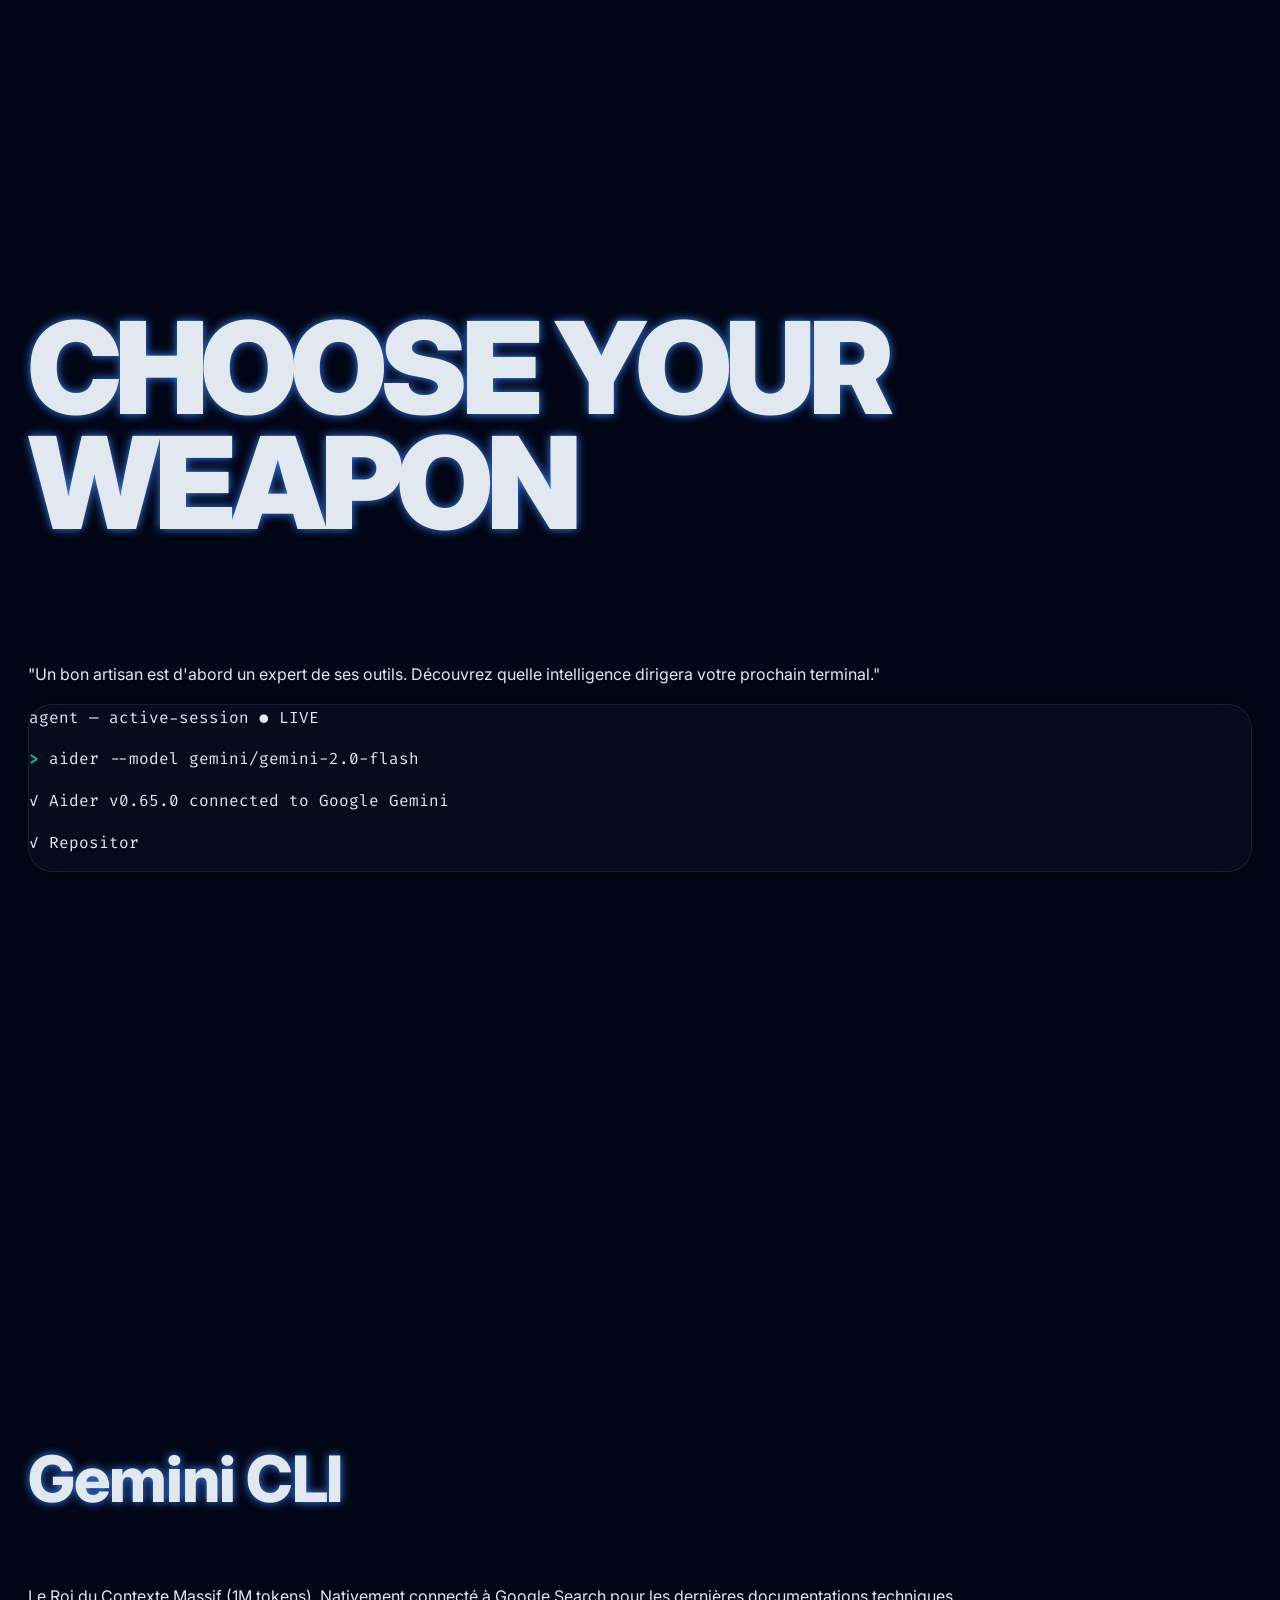
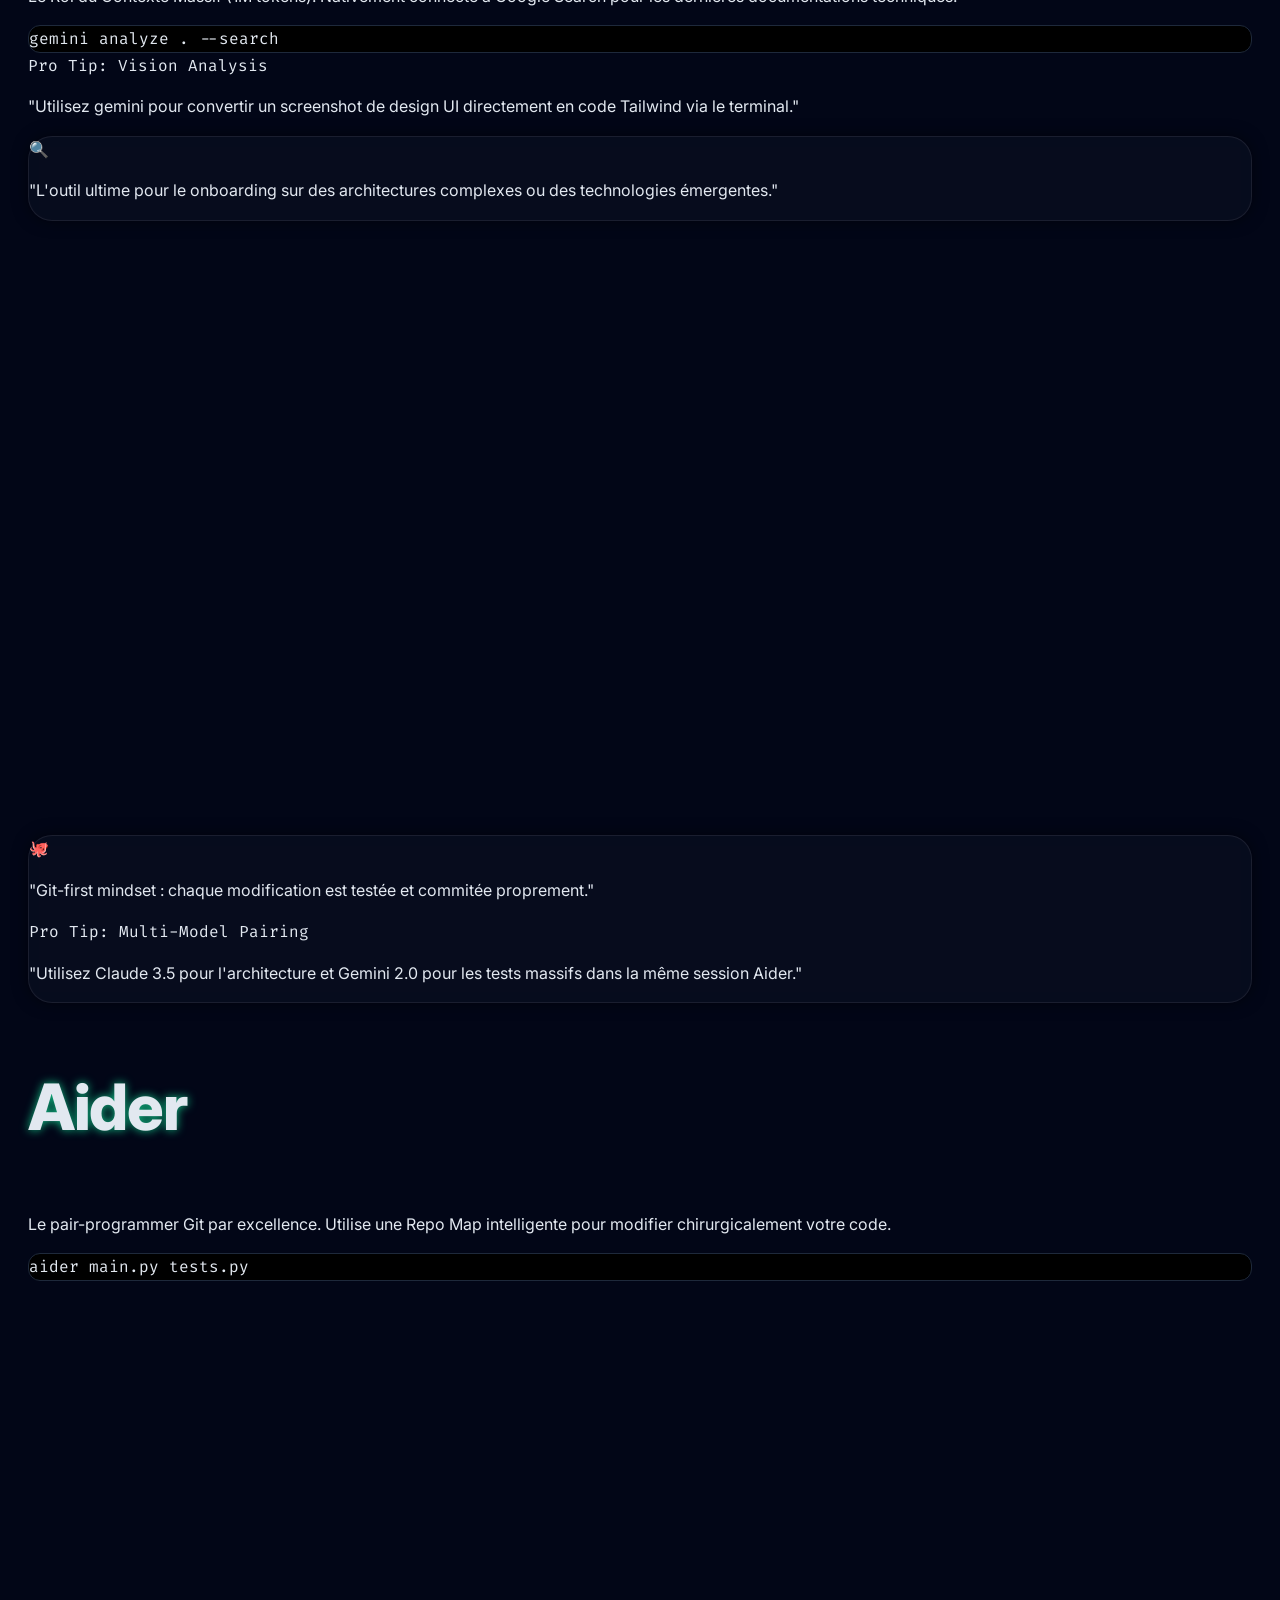
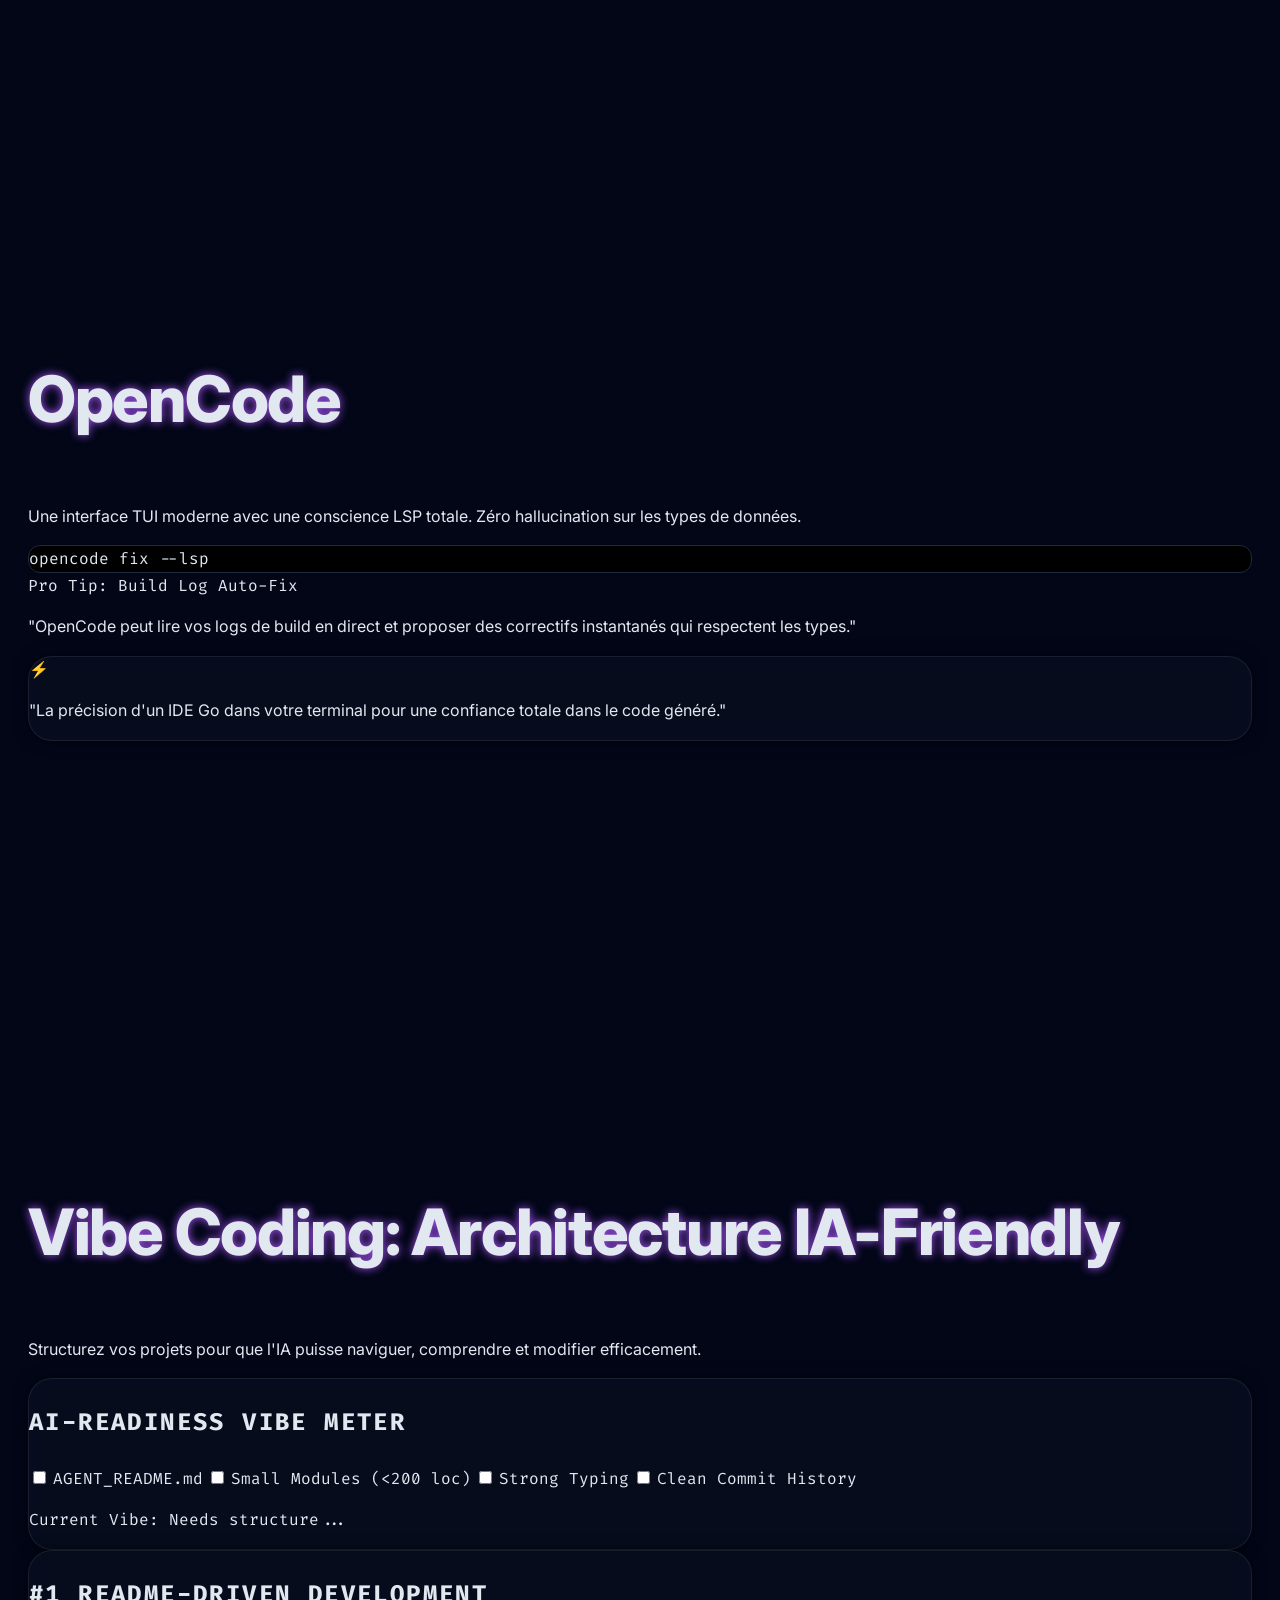
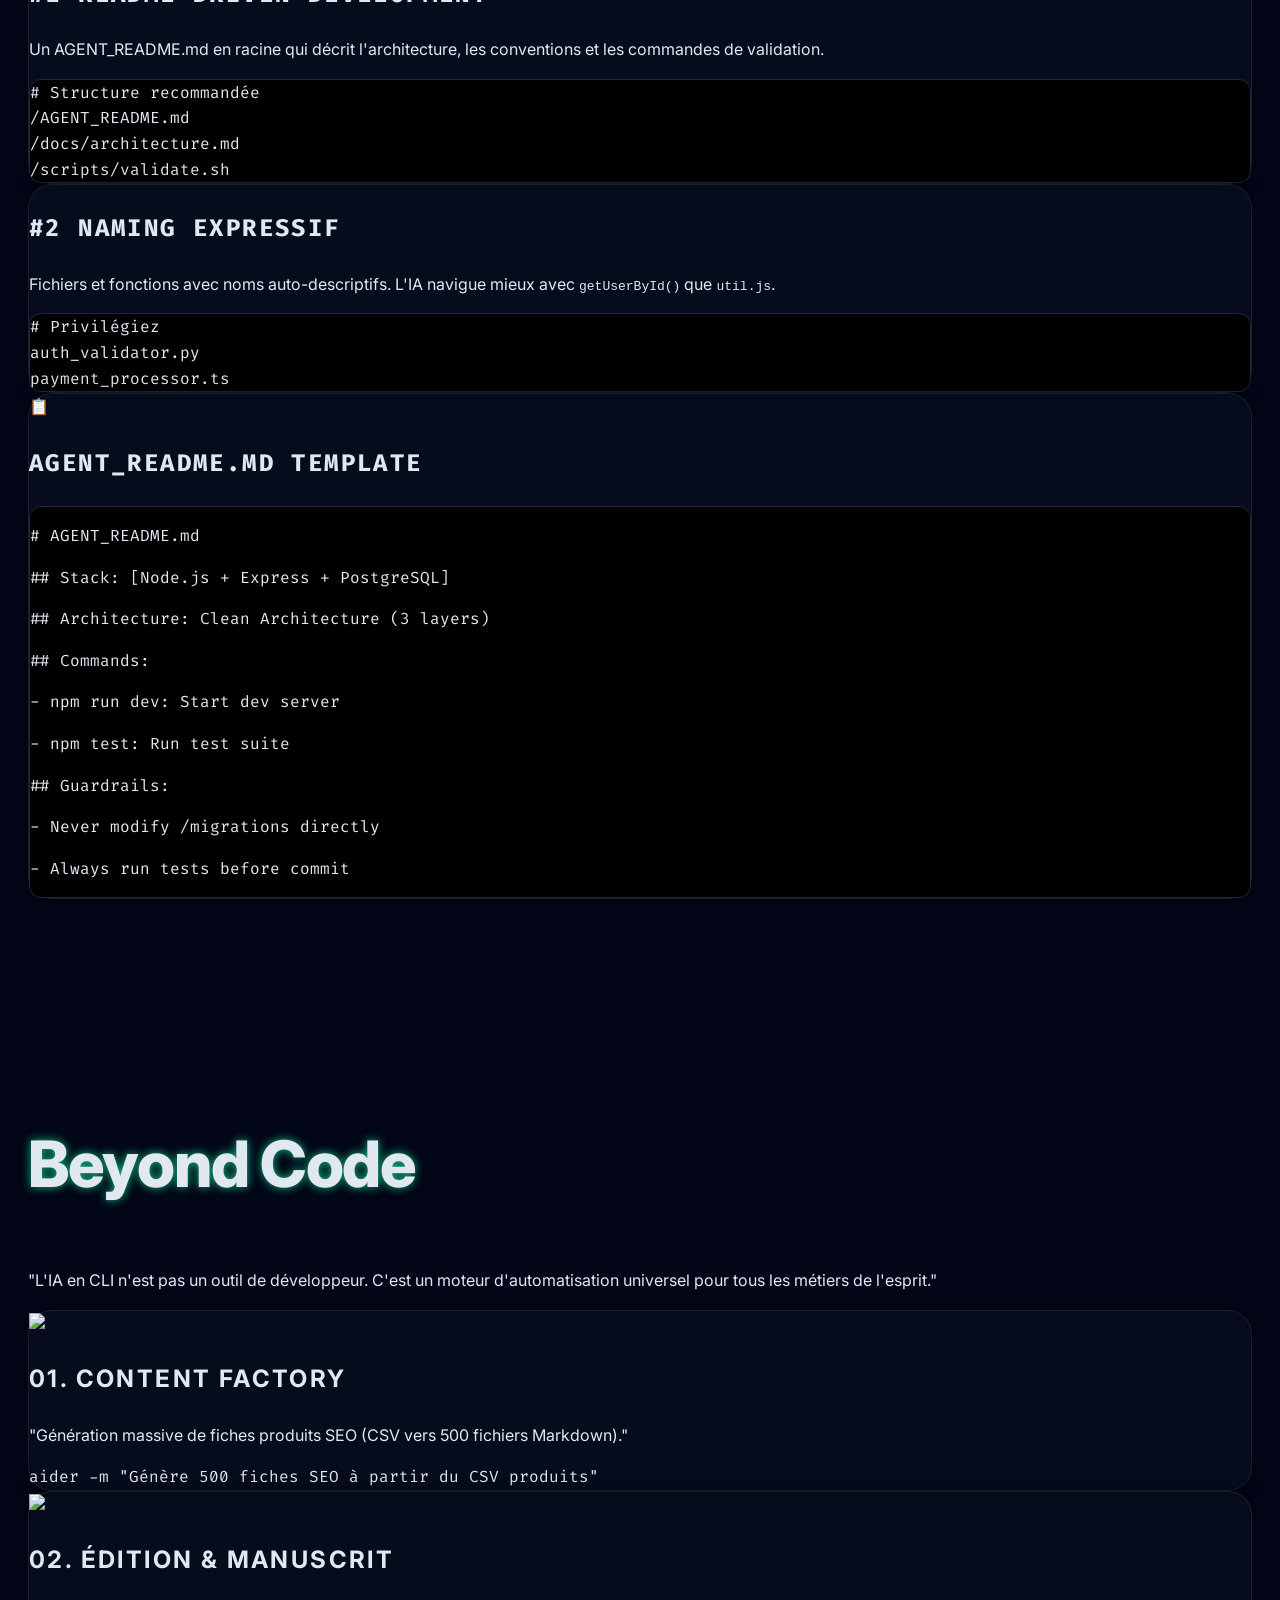
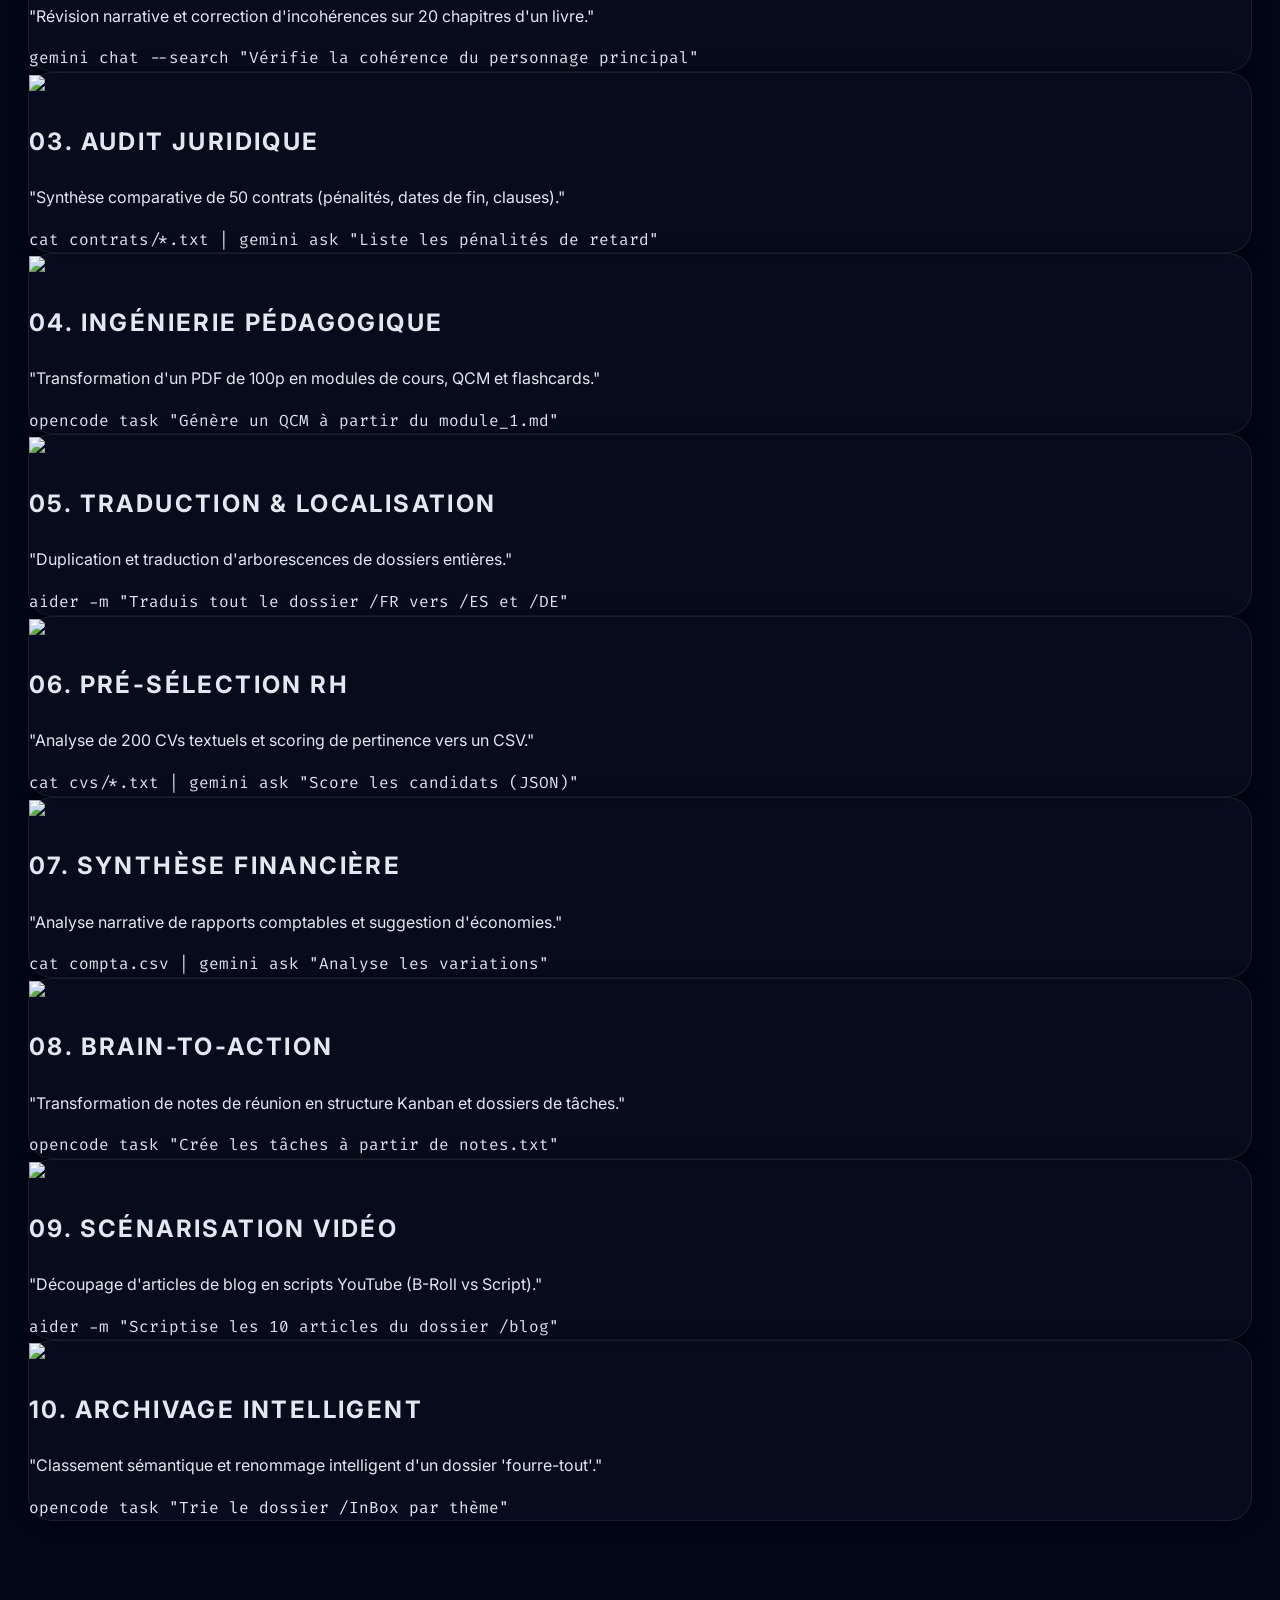
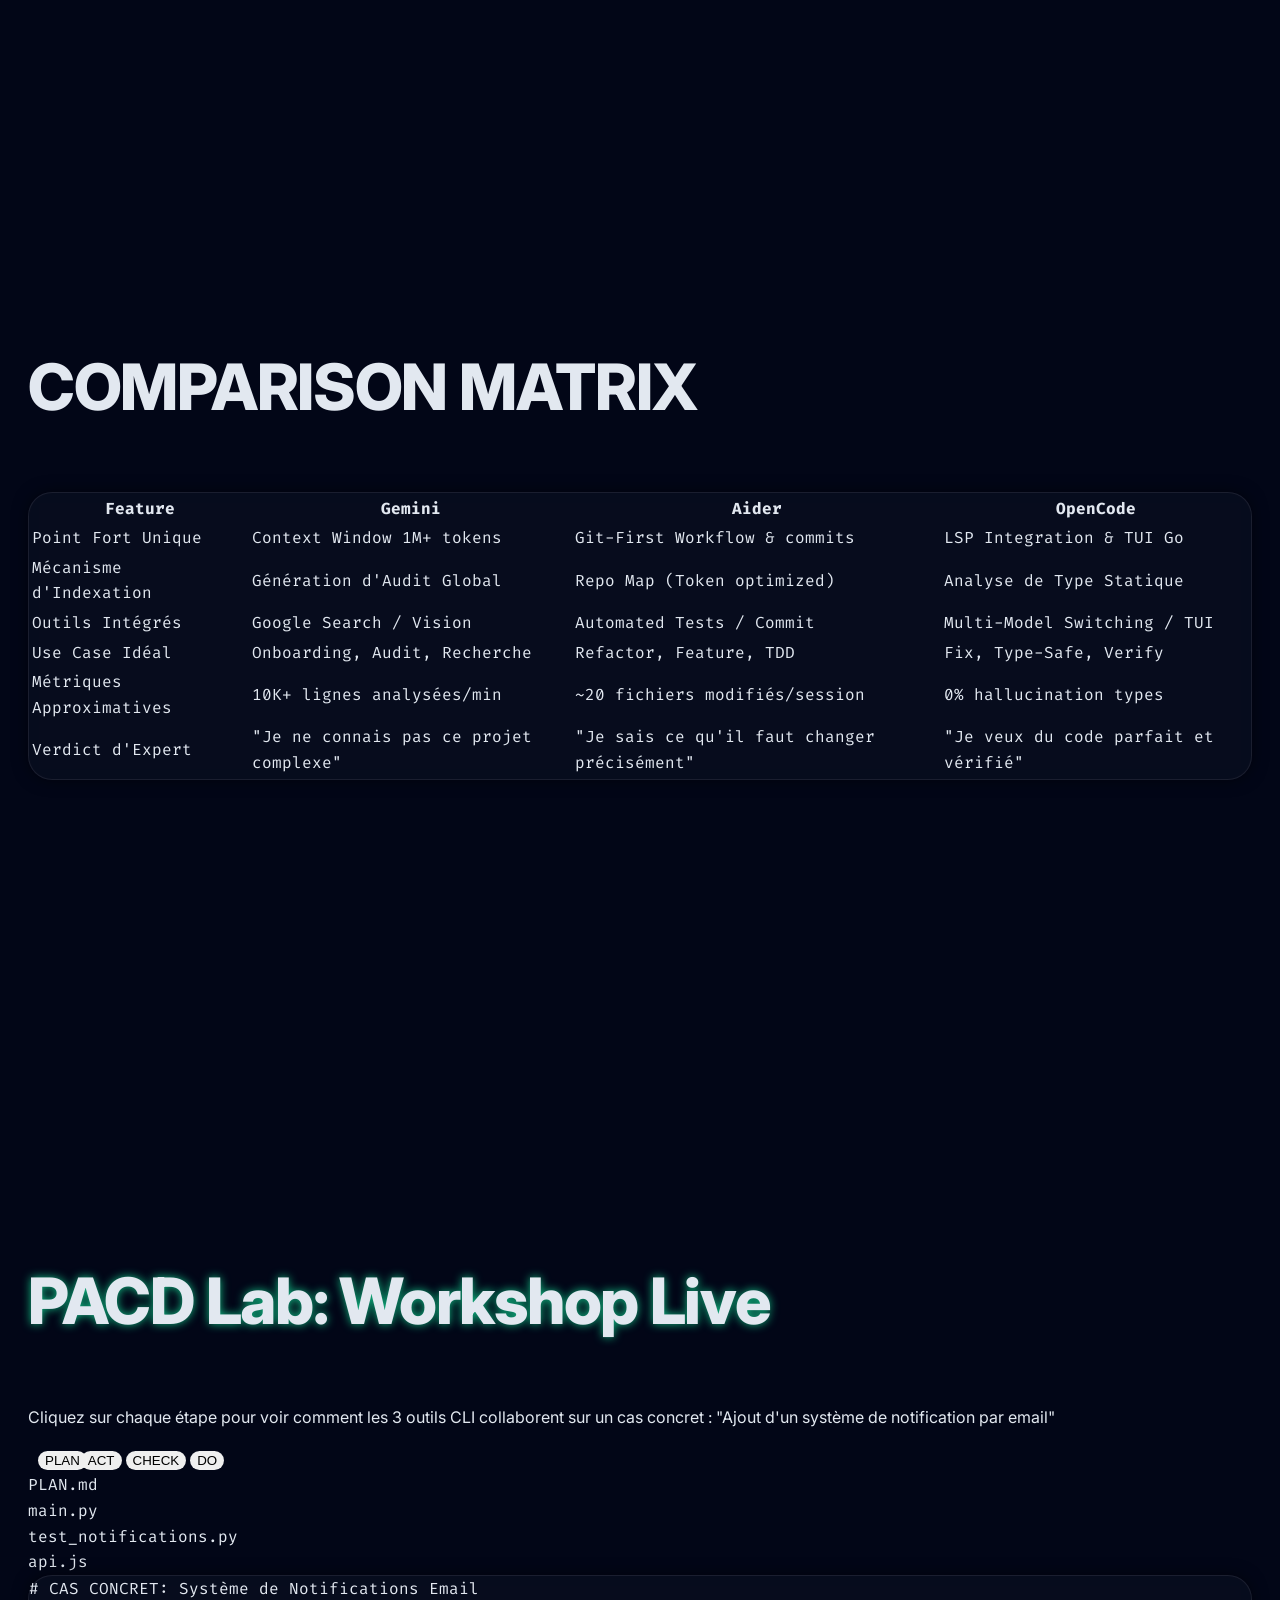
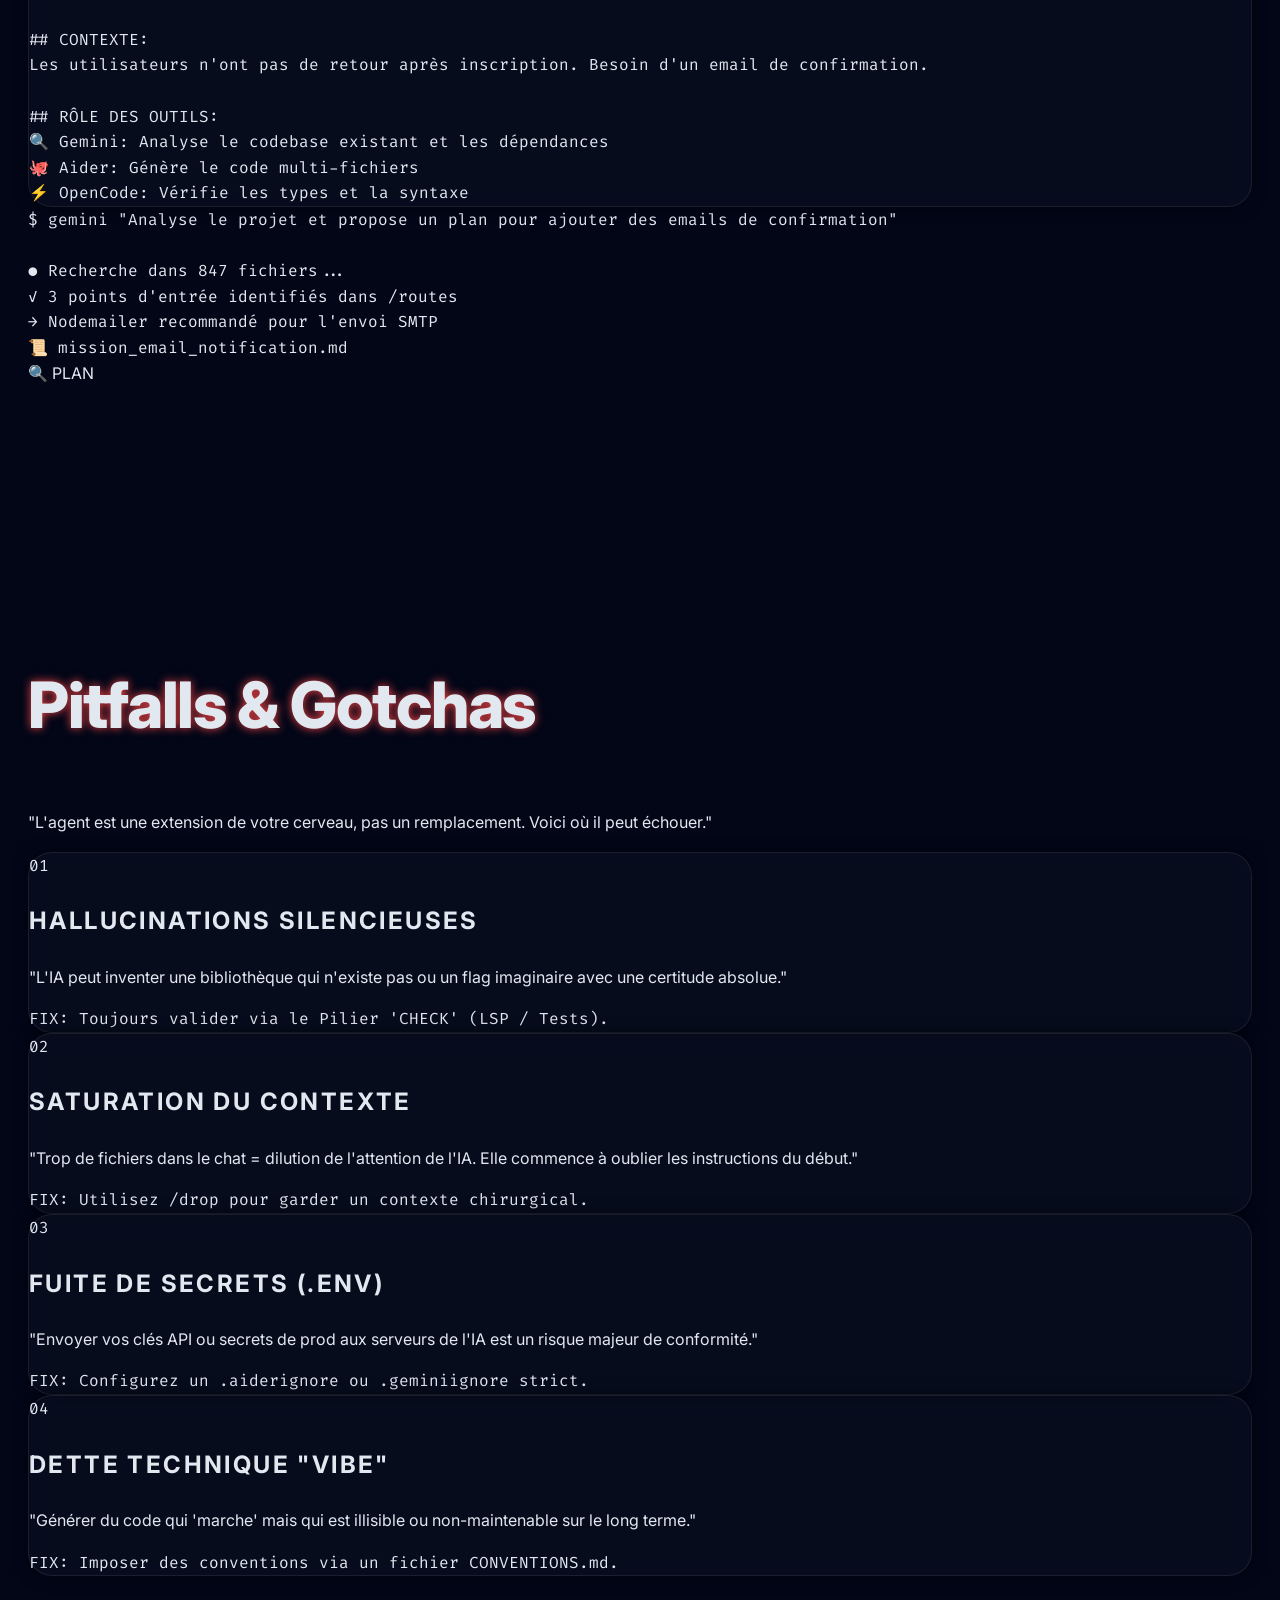
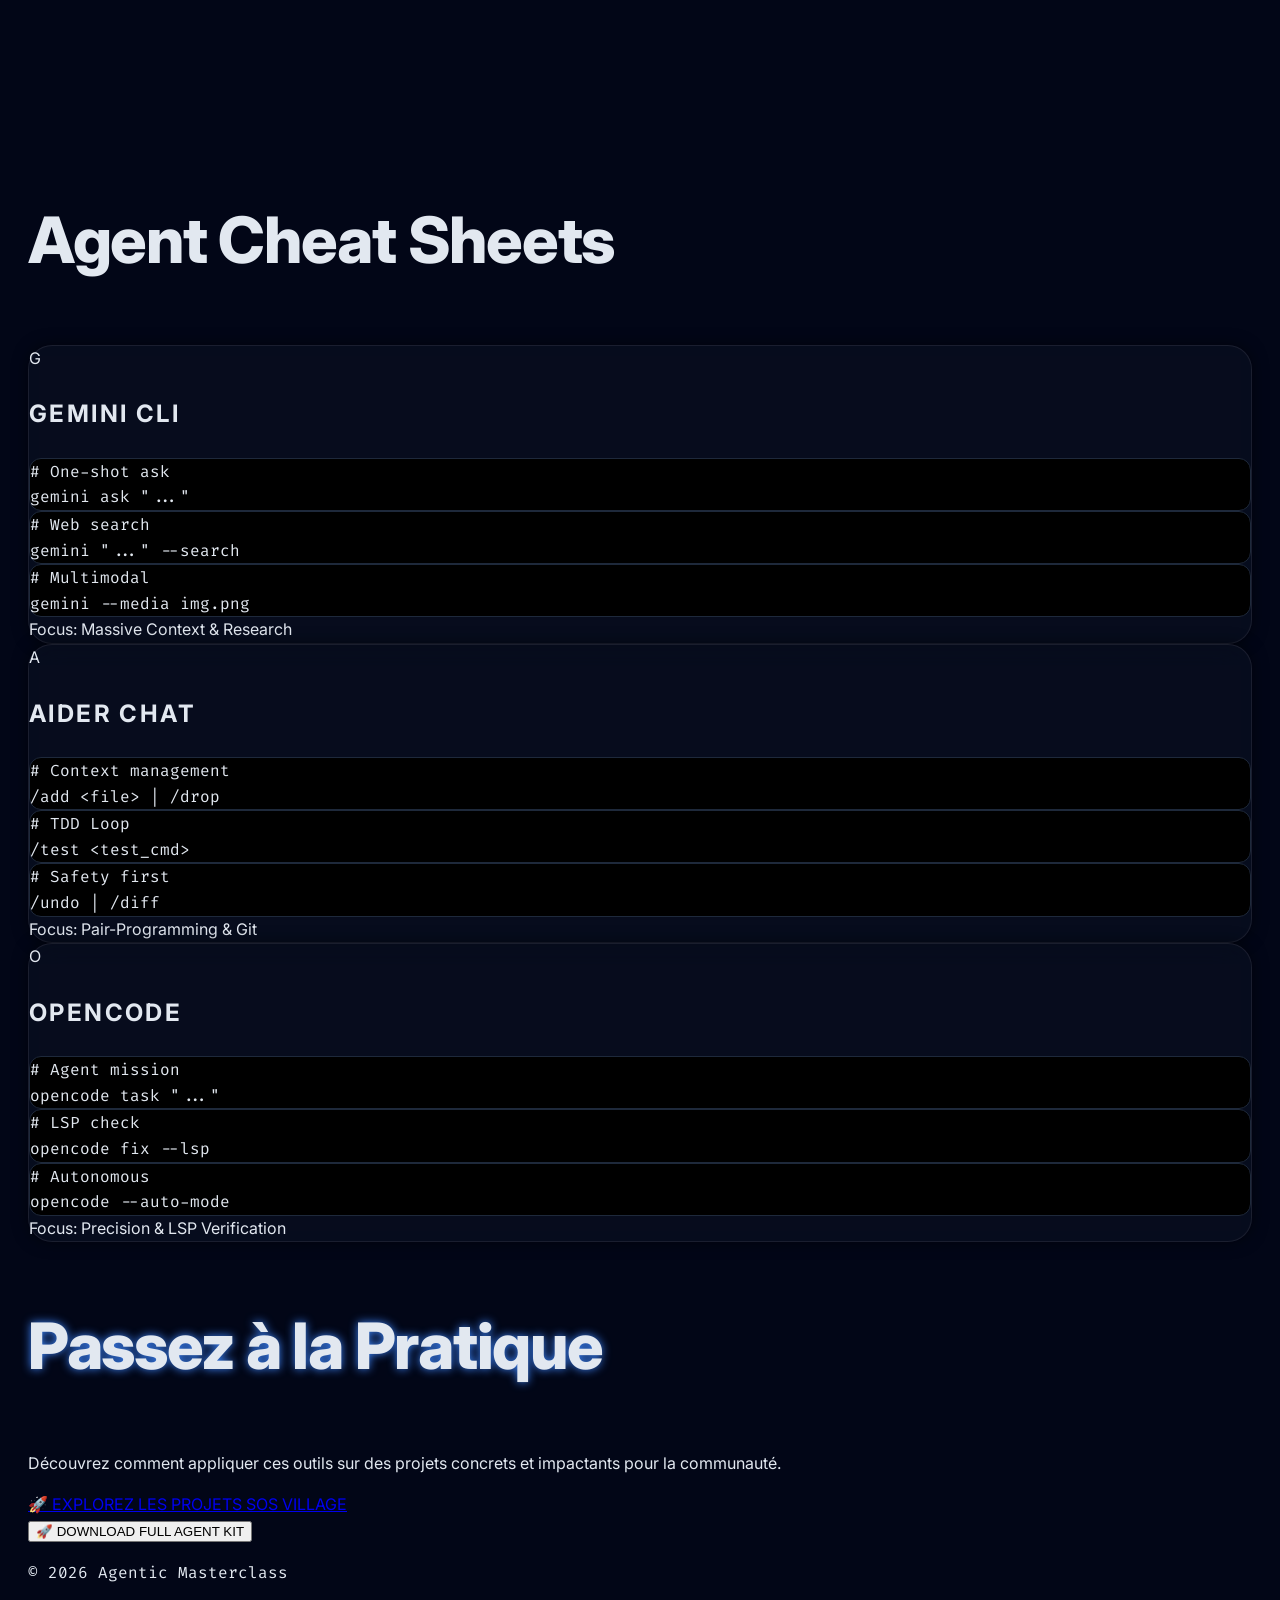
==== index.html @ cb0f8e9f "ai cli training init" ====
<!DOCTYPE html>
<html lang="fr">
<head>
    <meta charset="UTF-8">
    <meta name="viewport" content="width=device-width, initial-scale=1.0">
    <title>AI CLI Tools Masterclass</title>
    
    <!-- CSS Dependencies -->
    <script src="https://cdn.tailwindcss.com"></script>
    <link href="https://fonts.googleapis.com/css2?family=Fira+Code&family=Inter:wght@400;700;900&display=swap" rel="stylesheet">
    <link rel="stylesheet" href="presentation/css/theme.css">
    <link rel="stylesheet" href="presentation/css/layout.css">
    <link rel="stylesheet" href="presentation/css/components.css">
    <link rel="stylesheet" href="presentation/css/animations.css">
</head>
<body class="selection:bg-blue-500/30">

    <div id="progress-bar"></div>

    <!-- Side Navigation -->
    <div class="fixed right-6 top-1/2 -translate-y-1/2 z-50 flex flex-col gap-4">
        <a href="#intro" class="nav-dot active" title="Introduction"></a>
        <a href="#gemini-dive" class="nav-dot" title="Gemini CLI"></a>
        <a href="#aider-dive" class="nav-dot" title="Aider"></a>
        <a href="#opencode-dive" class="nav-dot" title="OpenCode"></a>
        <a href="#vibecoding" class="nav-dot" title="Vibe Coding"></a>
        <a href="#non-it-cases" class="nav-dot" title="Beyond Code"></a>
        <a href="#comparison" class="nav-dot" title="Comparaison"></a>
        <a href="#methodology" class="nav-dot" title="PACD Lab"></a>
        <a href="#pitfalls" class="nav-dot" title="Pitfalls"></a>
        <a href="#cheatsheet" class="nav-dot" title="Cheat Sheets"></a>
        <a href="presentation/pratique.html" class="nav-dot" title="Projets Pratiques"></a>
    </div>

    <!-- Hero Slide -->
    <section id="intro" class="relative items-center text-center">
        <h1 class="text-white text-glow-blue uppercase text-6xl md:text-8xl font-black tracking-tighter">
            CHOOSE YOUR <span class="text-transparent bg-clip-text bg-gradient-to-r from-blue-400 to-emerald-500">WEAPON</span>
        </h1>
        <p class="max-w-3xl text-slate-400 mt-10 mb-16 mx-auto italic font-medium text-lg md:text-2xl leading-relaxed">
            "Un bon artisan est d'abord un expert de ses outils. Découvrez quelle intelligence dirigera votre prochain terminal."
        </p>
        <div class="w-full max-w-3xl glass-card overflow-hidden shadow-2xl mx-auto border-blue-500/20">
            <div class="bg-slate-800/50 px-4 py-3 border-b border-white/5 text-left text-[10px] mono text-slate-500 flex justify-between">
                <span>agent — active-session</span>
                <span class="text-emerald-500 animate-pulse">● LIVE</span>
            </div>
            <div class="p-8 text-left mono text-sm min-h-[220px]" id="hero-terminal"></div>
        </div>
    </section>

    <!-- Gemini Slide -->
    <section id="gemini-dive" class="max-w-6xl mx-auto">
        <div class="grid md:grid-cols-2 gap-12 items-center">
            <div class="space-y-8">
                <h2 class="text-white text-glow-blue uppercase text-4xl md:text-6xl font-black">Gemini CLI</h2>
                <p class="text-slate-300 text-lg md:text-xl leading-relaxed">Le Roi du Contexte Massif (1M tokens). Nativement connecté à Google Search pour les dernières documentations techniques.</p>
                <div class="code-block p-6 mono text-sm md:text-base border-blue-500/30">gemini analyze . --search</div>
                
                <!-- NEW PRO TIP -->
                <div class="bg-blue-500/10 border-l-4 border-blue-500 p-6 mt-10">
                    <span class="text-xs mono text-blue-400 uppercase font-bold tracking-widest">Pro Tip: Vision Analysis</span>
                    <p class="text-sm md:text-base text-slate-300 mt-2 italic">"Utilisez gemini pour convertir un screenshot de design UI directement en code Tailwind via le terminal."</p>
                </div>
            </div>
            <div class="glass-card card-blue p-10 bg-blue-500/5">
                <div class="text-5xl mb-6">🔍</div>
                <p class="text-lg md:text-xl text-blue-300 italic leading-snug">"L'outil ultime pour le onboarding sur des architectures complexes ou des technologies émergentes."</p>
            </div>
        </div>
    </section>

    <!-- Aider Slide -->
    <section id="aider-dive" class="max-w-6xl mx-auto">
        <div class="grid md:grid-cols-2 gap-12 items-center">
            <div class="glass-card card-emerald p-10 bg-emerald-500/5 order-2 md:order-1">
                <div class="text-5xl mb-6">🐙</div>
                <p class="text-lg md:text-xl text-emerald-300 italic leading-snug">"Git-first mindset : chaque modification est testée et commitée proprement."</p>
                
                <!-- NEW PRO TIP -->
                <div class="bg-emerald-500/10 border-l-4 border-emerald-500 p-6 mt-10 text-left">
                    <span class="text-xs mono text-emerald-400 uppercase font-bold tracking-widest">Pro Tip: Multi-Model Pairing</span>
                    <p class="text-sm md:text-base text-slate-300 mt-2 italic">"Utilisez Claude 3.5 pour l'architecture et Gemini 2.0 pour les tests massifs dans la même session Aider."</p>
                </div>
            </div>
            <div class="space-y-8 order-1 md:order-2 text-right">
                <h2 class="text-white text-glow-emerald uppercase text-right text-4xl md:text-6xl font-black">Aider</h2>
                <p class="text-slate-300 text-lg md:text-xl leading-relaxed">Le pair-programmer Git par excellence. Utilise une Repo Map intelligente pour modifier chirurgicalement votre code.</p>
                <div class="code-block p-6 mono text-sm md:text-base border-emerald-500/30">aider main.py tests.py</div>
            </div>
        </div>
    </section>

    <!-- OpenCode Slide -->
    <section id="opencode-dive" class="max-w-6xl mx-auto">
        <div class="grid md:grid-cols-2 gap-12 items-center">
            <div class="space-y-8">
                <h2 class="text-white text-glow-purple uppercase text-4xl md:text-6xl font-black">OpenCode</h2>
                <p class="text-slate-300 text-lg md:text-xl leading-relaxed">Une interface TUI moderne avec une conscience LSP totale. Zéro hallucination sur les types de données.</p>
                <div class="code-block p-6 mono text-sm md:text-base border-purple-500/30">opencode fix --lsp</div>
                
                <!-- NEW PRO TIP -->
                <div class="bg-purple-500/10 border-l-4 border-purple-500 p-6 mt-10">
                    <span class="text-xs mono text-purple-400 uppercase font-bold tracking-widest">Pro Tip: Build Log Auto-Fix</span>
                    <p class="text-sm md:text-base text-slate-300 mt-2 italic">"OpenCode peut lire vos logs de build en direct et proposer des correctifs instantanés qui respectent les types."</p>
                </div>
            </div>
            <div class="glass-card card-purple p-10 bg-purple-500/5">
                <div class="text-5xl mb-6">⚡</div>
                <p class="text-lg md:text-xl text-purple-300 italic leading-snug">"La précision d'un IDE Go dans votre terminal pour une confiance totale dans le code généré."</p>
            </div>
        </div>
    </section>

    <!-- Vibe Coding Section -->
    <section id="vibecoding" class="max-w-6xl mx-auto">
        <div class="text-center mb-12">
            <h2 class="text-white text-glow-purple uppercase">Vibe Coding: <span class="text-transparent bg-clip-text bg-gradient-to-r from-purple-400 to-blue-500">Architecture IA-Friendly</span></h2>
            <p class="text-slate-400 text-sm mt-4 max-w-2xl mx-auto">Structurez vos projets pour que l'IA puisse naviguer, comprendre et modifier efficacement.</p>
        </div>

        <!-- Vibe Meter Interactive -->
        <div class="glass-card p-8 mb-8 border-blue-500/30 bg-blue-500/5 text-center">
            <h3 class="mono text-blue-400 text-sm mb-6 uppercase tracking-widest">AI-Readiness Vibe Meter</h3>
            <div class="flex flex-wrap justify-center gap-4 mb-8">
                <label class="flex items-center gap-2 cursor-pointer bg-slate-800 px-3 py-2 rounded-full border border-white/10 hover:border-blue-500/50 transition-all">
                    <input type="checkbox" class="vibe-check outline-none accent-blue-500" data-weight="25"> <span class="text-[10px] mono">AGENT_README.md</span>
                </label>
                <label class="flex items-center gap-2 cursor-pointer bg-slate-800 px-3 py-2 rounded-full border border-white/10 hover:border-blue-500/50 transition-all">
                    <input type="checkbox" class="vibe-check outline-none accent-blue-500" data-weight="25"> <span class="text-[10px] mono">Small Modules (&lt;200 loc)</span>
                </label>
                <label class="flex items-center gap-2 cursor-pointer bg-slate-800 px-3 py-2 rounded-full border border-white/10 hover:border-blue-500/50 transition-all">
                    <input type="checkbox" class="vibe-check outline-none accent-blue-500" data-weight="25"> <span class="text-[10px] mono">Strong Typing</span>
                </label>
                <label class="flex items-center gap-2 cursor-pointer bg-slate-800 px-3 py-2 rounded-full border border-white/10 hover:border-blue-500/50 transition-all">
                    <input type="checkbox" class="vibe-check outline-none accent-blue-500" data-weight="25"> <span class="text-[10px] mono">Clean Commit History</span>
                </label>
            </div>
            <div class="w-full bg-slate-900 h-2 rounded-full overflow-hidden border border-white/5 relative">
                <div id="vibe-bar" class="h-full bg-gradient-to-r from-blue-600 to-purple-500 transition-all duration-700 shadow-[0_0_15px_rgba(59,130,246,0.5)]" style="width: 0%"></div>
            </div>
            <p id="vibe-status" class="mt-4 mono text-[10px] text-slate-500 uppercase italic">Current Vibe: Needs structure...</p>
        </div>

        <div class="grid md:grid-cols-2 gap-6 mb-8">
            <div class="glass-card p-6 border-l-4 border-purple-500">
                <h3 class="font-bold mb-3 mono text-purple-400 text-sm">#1 README-Driven Development</h3>
                <p class="text-xs text-slate-400 mb-4">Un AGENT_README.md en racine qui décrit l'architecture, les conventions et les commandes de validation.</p>
                <div class="code-block p-3 rounded mono text-[10px]">
                    <span class="text-slate-500"># Structure recommandée</span><br/>
                    /AGENT_README.md<br/>
                    /docs/architecture.md<br/>
                    /scripts/validate.sh
                </div>
            </div>
            <div class="glass-card p-6 border-l-4 border-blue-500">
                <h3 class="font-bold mb-3 mono text-blue-400 text-sm">#2 Naming Expressif</h3>
                <p class="text-xs text-slate-400 mb-4">Fichiers et fonctions avec noms auto-descriptifs. L'IA navigue mieux avec <code>getUserById()</code> que <code>util.js</code>.</p>
                <div class="code-block p-3 rounded mono text-[10px]">
                    <span class="text-slate-500"># Privilégiez</span><br/>
                    auth_validator.py<br/>
                    payment_processor.ts
                </div>
            </div>
        </div>

        <div class="glass-card p-6 border-purple-500/30 bg-purple-500/5">
            <div class="flex items-center gap-3 mb-4">
                <span class="text-xl">📋</span>
                <h3 class="font-bold mono text-purple-400 text-sm">AGENT_README.md Template</h3>
            </div>
            <div class="code-block p-4 rounded mono text-xs max-h-[180px] overflow-y-auto">
                <p class="text-purple-400"># AGENT_README.md</p>
                <p class="text-blue-400">## Stack: [Node.js + Express + PostgreSQL]</p>
                <p class="text-emerald-400">## Architecture: Clean Architecture (3 layers)</p>
                <p class="text-slate-300">## Commands:</p>
                <p class="text-slate-400 ml-4">- npm run dev: Start dev server</p>
                <p class="text-slate-400 ml-4">- npm test: Run test suite</p>
                <p class="text-red-400">## Guardrails:</p>
                <p class="text-slate-400 ml-4">- Never modify /migrations directly</p>
                <p class="text-slate-400 ml-4">- Always run tests before commit</p>
            </div>
        </div>
    </section>

    <!-- Beyond Code: Non-IT Use Cases -->
    <section id="non-it-cases" class="max-w-7xl mx-auto overflow-y-auto py-20">
        <div class="text-center mb-16">
            <h2 class="text-5xl font-black text-white text-glow-emerald uppercase italic">Beyond <span class="text-emerald-500">Code</span></h2>
            <p class="text-slate-400 mt-4 max-w-2xl mx-auto font-mono text-sm">"L'IA en CLI n'est pas un outil de développeur. C'est un moteur d'automatisation universel pour tous les métiers de l'esprit."</p>
        </div>

        <div class="grid md:grid-cols-2 lg:grid-cols-3 gap-8">
            <!-- Case 1 -->
            <div class="glass-card card-emerald group overflow-hidden flex flex-col">
                <div class="h-40 overflow-hidden relative">
                    <img src="https://images.unsplash.com/photo-1478720568477-152d9b164e26?auto=format&fit=crop&w=600&q=80" class="w-full h-full object-cover grayscale brightness-50 contrast-125 group-hover:grayscale-0 group-hover:brightness-100 transition-all duration-700">
                    <div class="absolute inset-0 bg-emerald-500/10 mix-blend-color"></div>
                </div>
                <div class="p-6">
                    <h3 class="text-emerald-400 text-sm mb-2 uppercase font-bold tracking-widest">01. Content Factory</h3>
                    <p class="text-xs text-slate-400 leading-relaxed italic mb-4">"Génération massive de fiches produits SEO (CSV vers 500 fichiers Markdown)."</p>
                    <div class="bg-black/50 p-3 rounded mono text-[10px] text-emerald-500/80 border border-emerald-500/20">
                        aider -m "Génère 500 fiches SEO à partir du CSV produits"
                    </div>
                </div>
            </div>

            <!-- Case 2 -->
            <div class="glass-card card-blue group overflow-hidden flex flex-col">
                <div class="h-40 overflow-hidden relative">
                    <img src="https://images.unsplash.com/photo-1519682337058-a94d519337bc?auto=format&fit=crop&w=600&q=80" class="w-full h-full object-cover grayscale brightness-50 contrast-125 group-hover:grayscale-0 group-hover:brightness-100 transition-all duration-700">
                    <div class="absolute inset-0 bg-blue-500/10 mix-blend-color"></div>
                </div>
                <div class="p-6">
                    <h3 class="text-blue-400 text-sm mb-2 uppercase font-bold tracking-widest">02. Édition &amp; Manuscrit</h3>
                    <p class="text-xs text-slate-400 leading-relaxed italic mb-4">"Révision narrative et correction d'incohérences sur 20 chapitres d'un livre."</p>
                    <div class="bg-black/50 p-3 rounded mono text-[10px] text-blue-500/80 border border-blue-500/20">
                        gemini chat --search "Vérifie la cohérence du personnage principal"
                    </div>
                </div>
            </div>

            <!-- Case 3 -->
            <div class="glass-card card-purple group overflow-hidden flex flex-col">
                <div class="h-40 overflow-hidden relative">
                    <img src="https://images.unsplash.com/photo-1589829545856-d10d557cf95f?auto=format&fit=crop&w=600&q=80" class="w-full h-full object-cover grayscale brightness-50 contrast-125 group-hover:grayscale-0 group-hover:brightness-100 transition-all duration-700">
                    <div class="absolute inset-0 bg-purple-500/10 mix-blend-color"></div>
                </div>
                <div class="p-6">
                    <h3 class="text-purple-400 text-sm mb-2 uppercase font-bold tracking-widest">03. Audit Juridique</h3>
                    <p class="text-xs text-slate-400 leading-relaxed italic mb-4">"Synthèse comparative de 50 contrats (pénalités, dates de fin, clauses)."</p>
                    <div class="bg-black/50 p-3 rounded mono text-[10px] text-purple-500/80 border border-purple-500/20">
                        cat contrats/*.txt | gemini ask "Liste les pénalités de retard"
                    </div>
                </div>
            </div>

            <!-- Case 4 -->
            <div class="glass-card card-blue group overflow-hidden flex flex-col">
                <div class="h-40 overflow-hidden relative">
                    <img src="https://images.unsplash.com/photo-1501504905252-473c47e087f8?auto=format&fit=crop&w=600&q=80" class="w-full h-full object-cover grayscale brightness-50 contrast-125 group-hover:grayscale-0 group-hover:brightness-100 transition-all duration-700">
                    <div class="absolute inset-0 bg-blue-500/10 mix-blend-color"></div>
                </div>
                <div class="p-6">
                    <h3 class="text-blue-400 text-sm mb-2 uppercase font-bold tracking-widest">04. Ingénierie Pédagogique</h3>
                    <p class="text-xs text-slate-400 leading-relaxed italic mb-4">"Transformation d'un PDF de 100p en modules de cours, QCM et flashcards."</p>
                    <div class="bg-black/50 p-3 rounded mono text-[10px] text-blue-500/80 border border-blue-500/20">
                        opencode task "Génère un QCM à partir du module_1.md"
                    </div>
                </div>
            </div>

            <!-- Case 5 -->
            <div class="glass-card card-emerald group overflow-hidden flex flex-col">
                <div class="h-40 overflow-hidden relative">
                    <img src="https://images.unsplash.com/photo-1523726491678-bf852e717f6a?auto=format&fit=crop&w=600&q=80" class="w-full h-full object-cover grayscale brightness-50 contrast-125 group-hover:grayscale-0 group-hover:brightness-100 transition-all duration-700">
                    <div class="absolute inset-0 bg-emerald-500/10 mix-blend-color"></div>
                </div>
                <div class="p-6">
                    <h3 class="text-emerald-400 text-sm mb-2 uppercase font-bold tracking-widest">05. Traduction &amp; Localisation</h3>
                    <p class="text-xs text-slate-400 leading-relaxed italic mb-4">"Duplication et traduction d'arborescences de dossiers entières."</p>
                    <div class="bg-black/50 p-3 rounded mono text-[10px] text-emerald-500/80 border border-emerald-500/20">
                        aider -m "Traduis tout le dossier /FR vers /ES et /DE"
                    </div>
                </div>
            </div>

            <!-- Case 6 -->
            <div class="glass-card card-purple group overflow-hidden flex flex-col">
                <div class="h-40 overflow-hidden relative">
                    <img src="https://www.leguiderh.fr/sites/default/files/styles/page_article_vignette/public/2023-09/trier-cv-candidats.png?itok=SnYNGylx" class="w-full h-full object-cover grayscale brightness-50 contrast-125 group-hover:grayscale-0 group-hover:brightness-100 transition-all duration-700">
                    <div class="absolute inset-0 bg-purple-500/10 mix-blend-color"></div>
                </div>
                <div class="p-6">
                    <h3 class="text-purple-400 text-sm mb-2 uppercase font-bold tracking-widest">06. Pré-sélection RH</h3>
                    <p class="text-xs text-slate-400 leading-relaxed italic mb-4">"Analyse de 200 CVs textuels et scoring de pertinence vers un CSV."</p>
                    <div class="bg-black/50 p-3 rounded mono text-[10px] text-purple-500/80 border border-purple-500/20">
                        cat cvs/*.txt | gemini ask "Score les candidats (JSON)"
                    </div>
                </div>
            </div>

            <!-- Case 7 -->
            <div class="glass-card card-blue group overflow-hidden flex flex-col">
                <div class="h-40 overflow-hidden relative">
                    <img src="https://images.unsplash.com/photo-1460925895917-afdab827c52f?auto=format&fit=crop&w=600&q=80" class="w-full h-full object-cover grayscale brightness-50 contrast-125 group-hover:grayscale-0 group-hover:brightness-100 transition-all duration-700">
                    <div class="absolute inset-0 bg-blue-500/10 mix-blend-color"></div>
                </div>
                <div class="p-6">
                    <h3 class="text-blue-400 text-sm mb-2 uppercase font-bold tracking-widest">07. Synthèse Financière</h3>
                    <p class="text-xs text-slate-400 leading-relaxed italic mb-4">"Analyse narrative de rapports comptables et suggestion d'économies."</p>
                    <div class="bg-black/50 p-3 rounded mono text-[10px] text-blue-500/80 border border-blue-500/20">
                        cat compta.csv | gemini ask "Analyse les variations"
                    </div>
                </div>
            </div>

            <!-- Case 8 -->
            <div class="glass-card card-emerald group overflow-hidden flex flex-col">
                <div class="h-40 overflow-hidden relative">
                    <img src="https://images.unsplash.com/photo-1484480974693-6ca0a78fb36b?auto=format&fit=crop&w=600&q=80" class="w-full h-full object-cover grayscale brightness-50 contrast-125 group-hover:grayscale-0 group-hover:brightness-100 transition-all duration-700">
                    <div class="absolute inset-0 bg-emerald-500/10 mix-blend-color"></div>
                </div>
                <div class="p-6">
                    <h3 class="text-emerald-400 text-sm mb-2 uppercase font-bold tracking-widest">08. Brain-to-Action</h3>
                    <p class="text-xs text-slate-400 leading-relaxed italic mb-4">"Transformation de notes de réunion en structure Kanban et dossiers de tâches."</p>
                    <div class="bg-black/50 p-3 rounded mono text-[10px] text-emerald-500/80 border border-emerald-500/20">
                        opencode task "Crée les tâches à partir de notes.txt"
                    </div>
                </div>
            </div>

            <!-- Case 9 -->
            <div class="glass-card card-purple group overflow-hidden flex flex-col">
                <div class="h-40 overflow-hidden relative">
                    <img src="https://images.unsplash.com/photo-1492724441997-5dc865305da7?auto=format&fit=crop&w=600&q=80" class="w-full h-full object-cover grayscale brightness-50 contrast-125 group-hover:grayscale-0 group-hover:brightness-100 transition-all duration-700">
                    <div class="absolute inset-0 bg-purple-500/10 mix-blend-color"></div>
                </div>
                <div class="p-6">
                    <h3 class="text-purple-400 text-sm mb-2 uppercase font-bold tracking-widest">09. Scénarisation Vidéo</h3>
                    <p class="text-xs text-slate-400 leading-relaxed italic mb-4">"Découpage d'articles de blog en scripts YouTube (B-Roll vs Script)."</p>
                    <div class="bg-black/50 p-3 rounded mono text-[10px] text-purple-500/80 border border-purple-500/20">
                        aider -m "Scriptise les 10 articles du dossier /blog"
                    </div>
                </div>
            </div>

            <!-- Case 10 -->
            <div class="glass-card card-blue group overflow-hidden flex flex-col">
                <div class="h-40 overflow-hidden relative">
                    <img src="https://images.unsplash.com/photo-1516321318423-f06f85e504b3?auto=format&fit=crop&w=600&q=80" class="w-full h-full object-cover grayscale brightness-50 contrast-125 group-hover:grayscale-0 group-hover:brightness-100 transition-all duration-700">
                    <div class="absolute inset-0 bg-blue-500/10 mix-blend-color"></div>
                </div>
                <div class="p-6">
                    <h3 class="text-blue-400 text-sm mb-2 uppercase font-bold tracking-widest">10. Archivage Intelligent</h3>
                    <p class="text-xs text-slate-400 leading-relaxed italic mb-4">"Classement sémantique et renommage intelligent d'un dossier 'fourre-tout'."</p>
                    <div class="bg-black/50 p-3 rounded mono text-[10px] text-blue-500/80 border border-blue-500/20">
                        opencode task "Trie le dossier /InBox par thème"
                    </div>
                </div>
            </div>
        </div>
    </section>
        </div>
    </section>

    <!-- Comparison Table -->
    <section id="comparison" class="max-w-6xl mx-auto">
        <h2 class="text-3xl font-black text-center mb-12">COMPARISON MATRIX</h2>
        <div class="glass-card overflow-hidden">
            <table class="w-full text-left text-sm mono">
                <thead class="bg-white/5">
                    <tr><th class="p-6">Feature</th><th class="p-6">Gemini</th><th class="p-6">Aider</th><th class="p-6">OpenCode</th></tr>
                </thead>
                <tbody class="divide-y divide-white/5">
                    <tr>
                        <td class="p-6 font-bold text-slate-300">Point Fort Unique</td>
                        <td class="p-6 text-blue-400">Context Window 1M+ tokens</td>
                        <td class="p-6 text-emerald-400">Git-First Workflow &amp; commits</td>
                        <td class="p-6 text-purple-400">LSP Integration &amp; TUI Go</td>
                    </tr>
                    <tr>
                        <td class="p-6 font-bold text-slate-300">Mécanisme d'Indexation</td>
                        <td class="p-6 text-slate-400">Génération d'Audit Global</td>
                        <td class="p-6 text-slate-400">Repo Map (Token optimized)</td>
                        <td class="p-6 text-slate-400">Analyse de Type Statique</td>
                    </tr>
                    <tr>
                        <td class="p-6 font-bold text-slate-300">Outils Intégrés</td>
                        <td class="p-6 text-slate-400">Google Search / Vision</td>
                        <td class="p-6 text-slate-400">Automated Tests / Commit</td>
                        <td class="p-6 text-slate-400">Multi-Model Switching / TUI</td>
                    </tr>
                    <tr>
                        <td class="p-6 font-bold text-slate-300">Use Case Idéal</td>
                        <td class="p-6 text-slate-400">Onboarding, Audit, Recherche</td>
                        <td class="p-6 text-slate-400">Refactor, Feature, TDD</td>
                        <td class="p-6 text-slate-400">Fix, Type-Safe, Verify</td>
                    </tr>
                    <tr class="bg-slate-900/50">
                        <td class="p-6 font-bold text-slate-300">Métriques Approximatives</td>
                        <td class="p-6 text-slate-400">10K+ lignes analysées/min</td>
                        <td class="p-6 text-slate-400">~20 fichiers modifiés/session</td>
                        <td class="p-6 text-slate-400">0% hallucination types</td>
                    </tr>
                    <tr class="bg-blue-500/5">
                        <td class="p-6 font-bold text-white uppercase text-xs">Verdict d'Expert</td>
                        <td class="p-6 text-blue-300 italic">"Je ne connais pas ce projet complexe"</td>
                        <td class="p-6 text-emerald-300 italic">"Je sais ce qu'il faut changer précisément"</td>
                        <td class="p-6 text-purple-300 italic">"Je veux du code parfait et vérifié"</td>
                    </tr>
                </tbody>
            </table>
        </div>
    </section>

    <!-- PACD LAB -->
    <section id="methodology" class="max-w-6xl mx-auto">
        <div class="text-center mb-12">
            <h2 class="text-3xl font-black text-white text-glow-emerald uppercase italic">PACD Lab: <span class="text-transparent bg-clip-text bg-gradient-to-r from-blue-400 via-emerald-400 to-purple-500">Workshop Live</span></h2>
            <p class="text-slate-400 mt-4 max-w-2xl mx-auto font-mono text-sm">Cliquez sur chaque étape pour voir comment les 3 outils CLI collaborent sur un cas concret : <span class="text-emerald-400">"Ajout d'un système de notification par email"</span></p>
        </div>
        <div class="grid md:grid-cols-12 gap-6 min-h-[500px]">
            <div class="md:col-span-3 flex flex-col gap-4">
                <button onclick="setPACD('P')" id="btn-P" class="pacd-step-btn p-4 text-left border-l-4 border-blue-500 active bg-blue-500/10">PLAN</button>
                <button onclick="setPACD('A')" id="btn-A" class="pacd-step-btn p-4 text-left border-l-4 border-emerald-500">ACT</button>
                <button onclick="setPACD('C')" id="btn-C" class="pacd-step-btn p-4 text-left border-l-4 border-purple-500">CHECK</button>
                <button onclick="setPACD('D')" id="btn-D" class="pacd-step-btn p-4 text-left border-l-4 border-red-500">DO</button>
            </div>
            <div class="md:col-span-9 flex flex-col gap-4">
                <div id="file-explorer" class="flex gap-2 mb-1 overflow-x-auto pb-2 border-b border-white/5">
                    <!-- Dynamic file tabs generated by JS -->
                </div>
                <div class="glass-card flex-1 p-6 mono text-sm" id="md-content"></div>
                <div class="bg-black rounded-xl p-6 mono text-xs relative overflow-hidden" id="terminal-content">
                    <div id="pacd-animation"></div>
                </div>
                <div id="filename" class="text-[10px] text-slate-500 mono px-2"></div>
                <div id="terminal-status" class="hidden"></div>
            </div>
        </div>
    </section>

    <!-- Pitfalls & Gotchas -->
    <section id="pitfalls" class="max-w-6xl mx-auto py-20">
        <div class="text-center mb-16">
            <h2 class="text-5xl font-black text-red-500 text-glow-red uppercase italic">Pitfalls <span class="text-white">&amp;</span> Gotchas</h2>
            <p class="text-slate-400 mt-4 font-mono text-sm">"L'agent est une extension de votre cerveau, pas un remplacement. Voici où il peut échouer."</p>
        </div>

        <div class="grid md:grid-cols-2 gap-8">
            <!-- Pitfall 1: Hallucinations -->
            <div class="glass-card border-red-500/30 p-8 bg-red-500/5 relative overflow-hidden group">
                <div class="absolute top-0 right-0 p-4 opacity-20 group-hover:opacity-100 transition-opacity">
                    <span class="text-4xl text-red-500 mono">01</span>
                </div>
                <h3 class="text-red-400 mb-4 flex items-center gap-2">
                    <span class="w-2 h-2 bg-red-500 rounded-full animate-pulse"></span>
                    Hallucinations Silencieuses
                </h3>
                <p class="text-sm text-slate-400 leading-relaxed italic">
                    "L'IA peut inventer une bibliothèque qui n'existe pas ou un flag imaginaire avec une certitude absolue."
                </p>
                <div class="mt-6 p-3 bg-black/40 border-l-2 border-red-500 text-[10px] mono text-red-300">
                    FIX: Toujours valider via le Pilier 'CHECK' (LSP / Tests).
                </div>
            </div>

            <!-- Pitfall 2: Context Overflow -->
            <div class="glass-card border-red-500/30 p-8 bg-red-500/5 relative overflow-hidden group">
                <div class="absolute top-0 right-0 p-4 opacity-20 group-hover:opacity-100 transition-opacity">
                    <span class="text-4xl text-red-500 mono">02</span>
                </div>
                <h3 class="text-red-400 mb-4 flex items-center gap-2">
                    <span class="w-2 h-2 bg-red-500 rounded-full animate-pulse"></span>
                    Saturation du Contexte
                </h3>
                <p class="text-sm text-slate-400 leading-relaxed italic">
                    "Trop de fichiers dans le chat = dilution de l'attention de l'IA. Elle commence à oublier les instructions du début."
                </p>
                <div class="mt-6 p-3 bg-black/40 border-l-2 border-red-500 text-[10px] mono text-red-300">
                    FIX: Utilisez /drop pour garder un contexte chirurgical.
                </div>
            </div>

            <!-- Pitfall 3: Security & Secrets -->
            <div class="glass-card border-red-500/30 p-8 bg-red-500/5 relative overflow-hidden group">
                <div class="absolute top-0 right-0 p-4 opacity-20 group-hover:opacity-100 transition-opacity">
                    <span class="text-4xl text-red-500 mono">03</span>
                </div>
                <h3 class="text-red-400 mb-4 flex items-center gap-2">
                    <span class="w-2 h-2 bg-red-500 rounded-full animate-pulse"></span>
                    Fuite de Secrets (.env)
                </h3>
                <p class="text-sm text-slate-400 leading-relaxed italic">
                    "Envoyer vos clés API ou secrets de prod aux serveurs de l'IA est un risque majeur de conformité."
                </p>
                <div class="mt-6 p-3 bg-black/40 border-l-2 border-red-500 text-[10px] mono text-red-300">
                    FIX: Configurez un .aiderignore ou .geminiignore strict.
                </div>
            </div>

            <!-- Pitfall 4: Lazy Coding -->
            <div class="glass-card border-red-500/30 p-8 bg-red-500/5 relative overflow-hidden group">
                <div class="absolute top-0 right-0 p-4 opacity-20 group-hover:opacity-100 transition-opacity">
                    <span class="text-4xl text-red-500 mono">04</span>
                </div>
                <h3 class="text-red-400 mb-4 flex items-center gap-2">
                    <span class="w-2 h-2 bg-red-500 rounded-full animate-pulse"></span>
                    Dette Technique "Vibe"
                </h3>
                <p class="text-sm text-slate-400 leading-relaxed italic">
                    "Générer du code qui 'marche' mais qui est illisible ou non-maintenable sur le long terme."
                </p>
                <div class="mt-6 p-3 bg-black/40 border-l-2 border-red-500 text-[10px] mono text-red-300">
                    FIX: Imposer des conventions via un fichier CONVENTIONS.md.
                </div>
            </div>
        </div>
    </section>

    <!-- Cheat Sheets Section -->
    <section id="cheatsheet" class="max-w-7xl mx-auto overflow-y-auto">
        <h2 class="text-4xl font-black text-center mb-12 uppercase italic text-white">Agent <span class="text-blue-500">Cheat Sheets</span></h2>
        
        <div class="grid md:grid-cols-3 gap-6">
            <!-- Gemini Cheat -->
            <div class="glass-card p-6 border-blue-500/20 flex flex-col">
                <div class="flex items-center gap-3 mb-6">
                    <div class="w-8 h-8 bg-blue-600 rounded flex items-center justify-center font-bold text-xs">G</div>
                    <h3 class="text-sm font-bold text-blue-400">Gemini CLI</h3>
                </div>
                <div class="space-y-4 flex-1">
                    <div class="code-block p-3 text-[10px] mono">
                        <span class="text-slate-500"># One-shot ask</span><br/>
                        gemini ask "..."
                    </div>
                    <div class="code-block p-3 text-[10px] mono">
                        <span class="text-slate-500"># Web search</span><br/>
                        gemini "..." --search
                    </div>
                    <div class="code-block p-3 text-[10px] mono">
                        <span class="text-slate-500"># Multimodal</span><br/>
                        gemini --media img.png
                    </div>
                </div>
                <div class="mt-6 pt-4 border-t border-white/5 text-[9px] text-slate-500 italic">
                    Focus: Massive Context &amp; Research
                </div>
            </div>

            <!-- Aider Cheat -->
            <div class="glass-card p-6 border-emerald-500/20 flex flex-col">
                <div class="flex items-center gap-3 mb-6">
                    <div class="w-8 h-8 bg-emerald-600 rounded flex items-center justify-center font-bold text-xs">A</div>
                    <h3 class="text-sm font-bold text-emerald-400">Aider Chat</h3>
                </div>
                <div class="space-y-4 flex-1">
                    <div class="code-block p-3 text-[10px] mono">
                        <span class="text-slate-500"># Context management</span><br/>
                        /add &lt;file&gt; | /drop
                    </div>
                    <div class="code-block p-3 text-[10px] mono">
                        <span class="text-slate-500"># TDD Loop</span><br/>
                        /test &lt;test_cmd&gt;
                    </div>
                    <div class="code-block p-3 text-[10px] mono">
                        <span class="text-slate-500"># Safety first</span><br/>
                        /undo | /diff
                    </div>
                </div>
                <div class="mt-6 pt-4 border-t border-white/5 text-[9px] text-slate-500 italic">
                    Focus: Pair-Programming &amp; Git
                </div>
            </div>

            <!-- OpenCode Cheat -->
            <div class="glass-card p-6 border-purple-500/20 flex flex-col">
                <div class="flex items-center gap-3 mb-6">
                    <div class="w-8 h-8 bg-purple-600 rounded flex items-center justify-center font-bold text-xs">O</div>
                    <h3 class="text-sm font-bold text-purple-400">OpenCode</h3>
                </div>
                <div class="space-y-4 flex-1">
                    <div class="code-block p-3 text-[10px] mono">
                        <span class="text-slate-500"># Agent mission</span><br/>
                        opencode task "..."
                    </div>
                    <div class="code-block p-3 text-[10px] mono">
                        <span class="text-slate-500"># LSP check</span><br/>
                        opencode fix --lsp
                    </div>
                    <div class="code-block p-3 text-[10px] mono">
                        <span class="text-slate-500"># Autonomous</span><br/>
                        opencode --auto-mode
                    </div>
                </div>
                <div class="mt-6 pt-4 border-t border-white/5 text-[9px] text-slate-500 italic">
                    Focus: Precision &amp; LSP Verification
                </div>
            </div>
        </div>

        <!-- Call to Action for Pratique.html -->
        <div id="pratique-link" class="mt-20 text-center">
            <h2 class="text-3xl font-black text-white text-glow-blue uppercase">Passez à la <span class="text-transparent bg-clip-text bg-gradient-to-r from-blue-400 to-emerald-500">Pratique</span></h2>
            <p class="text-slate-400 mt-4 mb-8 max-w-2xl mx-auto font-mono text-sm">
                Découvrez comment appliquer ces outils sur des projets concrets et impactants pour la communauté.
            </p>
            <a href="pratique.html" class="bg-gradient-to-r from-emerald-600 to-blue-600 px-10 py-4 rounded-xl font-bold text-lg hover:scale-105 transition-all shadow-[0_0_40px_rgba(59,130,246,0.2)]">
                🚀 EXPLOREZ LES PROJETS SOS VILLAGE
            </a>
        </div>

        <div class="mt-16 text-center">
            <button class="bg-gradient-to-r from-blue-600 to-emerald-600 px-10 py-4 rounded-xl font-bold text-lg hover:scale-105 transition-all shadow-[0_0_40px_rgba(59,130,246,0.2)]">
                🚀 DOWNLOAD FULL AGENT KIT
            </button>
            <p class="mt-6 text-slate-600 text-[10px] mono uppercase tracking-widest">© 2026 Agentic Masterclass</p>
        </div>
    </section>

    <!-- JS Logic -->
    <script src="presentation/js/constants.js"></script>
    <script src="presentation/js/utils.js"></script>
    <script src="presentation/js/navigation.js"></script>
    <script src="presentation/js/terminal.js"></script>
    <script src="presentation/js/pacd-lab.js"></script>
</body>
</html>
---- presentation/css/theme.css ----
/* -------------------------------------------------------------------------- */
/* THEME & VARIABLES: Neon High-Fidelity System                              */
/* -------------------------------------------------------------------------- */
:root {
    --neon-blue: #3b82f6;
    --neon-emerald: #10b981;
    --neon-purple: #a855f7;
    --neon-red: #ef4444;
    --terminal-black: #0a0a0c;
    --bg-dark: #020617;
    
    /* Glow Strengths */
    --glow-soft: 0 0 15px rgba(0, 0, 0, 0.5);
    --glow-blue: 0 0 20px rgba(59, 130, 246, 0.4);
    --glow-emerald: 0 0 20px rgba(16, 185, 129, 0.4);
    --glow-purple: 0 0 20px rgba(168, 85, 247, 0.4);
    --glow-red: 0 0 20px rgba(239, 68, 68, 0.4);
}

body {
    background-color: var(--bg-dark);
    color: #e2e8f0;
    font-family: 'Inter', sans-serif;
    line-height: 1.6;
}

/* Typographic Scale */
h1 { font-size: clamp(3rem, 10vw, 8rem); font-weight: 900; letter-spacing: -0.05em; line-height: 0.9; }
h2 { font-size: clamp(2rem, 5vw, 4rem); font-weight: 800; letter-spacing: -0.02em; }
h3 { font-size: 1.5rem; font-weight: 700; text-transform: uppercase; letter-spacing: 0.1em; }

.mono { font-family: 'Fira Code', monospace; }

/* Utility Glows */
.text-glow-blue { text-shadow: 0 0 10px var(--neon-blue); }
.text-glow-emerald { text-shadow: 0 0 10px var(--neon-emerald); }
.text-glow-purple { text-shadow: 0 0 10px var(--neon-purple); }
.text-glow-red { text-shadow: 0 0 10px var(--neon-red); }
---- presentation/css/layout.css ----
/* -------------------------------------------------------------------------- */
/* LAYOUT: Scroll-Snap & Barre de Navigation                                 */
/* -------------------------------------------------------------------------- */
html { 
    scroll-behavior: smooth; 
    scroll-snap-type: y mandatory; 
}

section { 
    scroll-snap-align: start; 
    min-height: 100vh; 
    display: flex; 
    flex-direction: column; 
    justify-content: center;
    padding: 80px 20px;
}

#progress-bar {
    position: fixed;
    top: 0; left: 0; height: 4px;
    background: linear-gradient(90deg, var(--neon-blue), var(--neon-emerald), var(--neon-purple));
    z-index: 100; transition: width 0.2s;
}

.nav-dot {
    width: 12px; height: 12px;
    border-radius: 50%;
    background: rgba(255,255,255,0.2);
    transition: all 0.3s;
}
.nav-dot.active { 
    background: var(--neon-blue); 
    box-shadow: 0 0 10px var(--neon-blue); 
    transform: scale(1.3); 
}
---- presentation/css/components.css ----
/* -------------------------------------------------------------------------- */
/* COMPONENTS: High-Fidelity Glassmorphism & UI                              */
/* -------------------------------------------------------------------------- */
.glass-card {
    background: rgba(15, 23, 42, 0.4);
    backdrop-filter: blur(16px);
    border: 1px solid rgba(255, 255, 255, 0.08);
    border-radius: 1.5rem;
    transition: all 0.4s cubic-bezier(0.16, 1, 0.3, 1);
    box-shadow: var(--glow-soft);
}

.glass-card:hover {
    background: rgba(15, 23, 42, 0.6);
    border-color: rgba(255, 255, 255, 0.2);
    transform: translateY(-5px) scale(1.01);
}

/* Card Glow Variants */
.card-blue:hover { box-shadow: var(--glow-blue); border-color: var(--neon-blue); }
.card-emerald:hover { box-shadow: var(--glow-emerald); border-color: var(--neon-emerald); }
.card-purple:hover { box-shadow: var(--glow-purple); border-color: var(--neon-purple); }

/* Code Blocks & Terminal */
.code-block { 
    background: #000; 
    border: 1px solid #1e293b; 
    position: relative; 
    border-radius: 0.75rem;
    box-shadow: inset 0 0 20px rgba(0,0,0,0.8);
}

.copy-btn {
    position: absolute; top: 12px; right: 12px;
    background: rgba(30, 41, 59, 0.8); color: #94a3b8;
    padding: 6px 12px; border-radius: 6px; font-size: 10px;
    opacity: 0; transition: all 0.3s;
    backdrop-filter: blur(4px);
    border: 1px solid rgba(255,255,255,0.1);
}
.code-block:hover .copy-btn { opacity: 1; }
.copy-btn:hover { background: var(--neon-emerald); color: white; border-color: transparent; }

.command-line::before { content: "> "; color: var(--neon-emerald); font-weight: bold; }

.pacd-step-btn {
    border-radius: 0.75rem;
    border: 1px solid transparent;
}
.pacd-step-btn.active { 
    transform: translateX(10px); 
    border-color: rgba(255,255,255,0.15);
}
---- presentation/css/animations.css ----
/* -------------------------------------------------------------------------- */
/* ANIMATIONS: Reveal Effects & Custom Cursor                                */
/* -------------------------------------------------------------------------- */

/* Section Reveal Effect */
section {
    opacity: 0;
    transform: translateY(30px) scale(0.98);
    transition: all 0.8s cubic-bezier(0.16, 1, 0.3, 1);
}

section.is-visible {
    opacity: 1;
    transform: translateY(0) scale(1);
}

/* Custom Cursor */
#custom-cursor {
    position: fixed;
    width: 15px;
    height: 15px;
    background: var(--neon-emerald);
    pointer-events: none;
    z-index: 9999;
    mix-blend-mode: difference;
    display: none;
}

#custom-cursor.active {
    display: block;
    box-shadow: 0 0 15px var(--neon-emerald);
}

/* Particles & Flux */
.pipe-flow { 
    height: 4px; background: rgba(59, 130, 246, 0.1); 
    overflow: hidden; position: relative; border-radius: 2px; 
}

.pipe-particle {
    position: absolute; width: 60px; height: 100%;
    background: linear-gradient(90deg, transparent, var(--neon-blue), transparent);
    animation: move 2s infinite linear;
}

@keyframes move { 0% { left: -60px; } 100% { left: 100%; } }
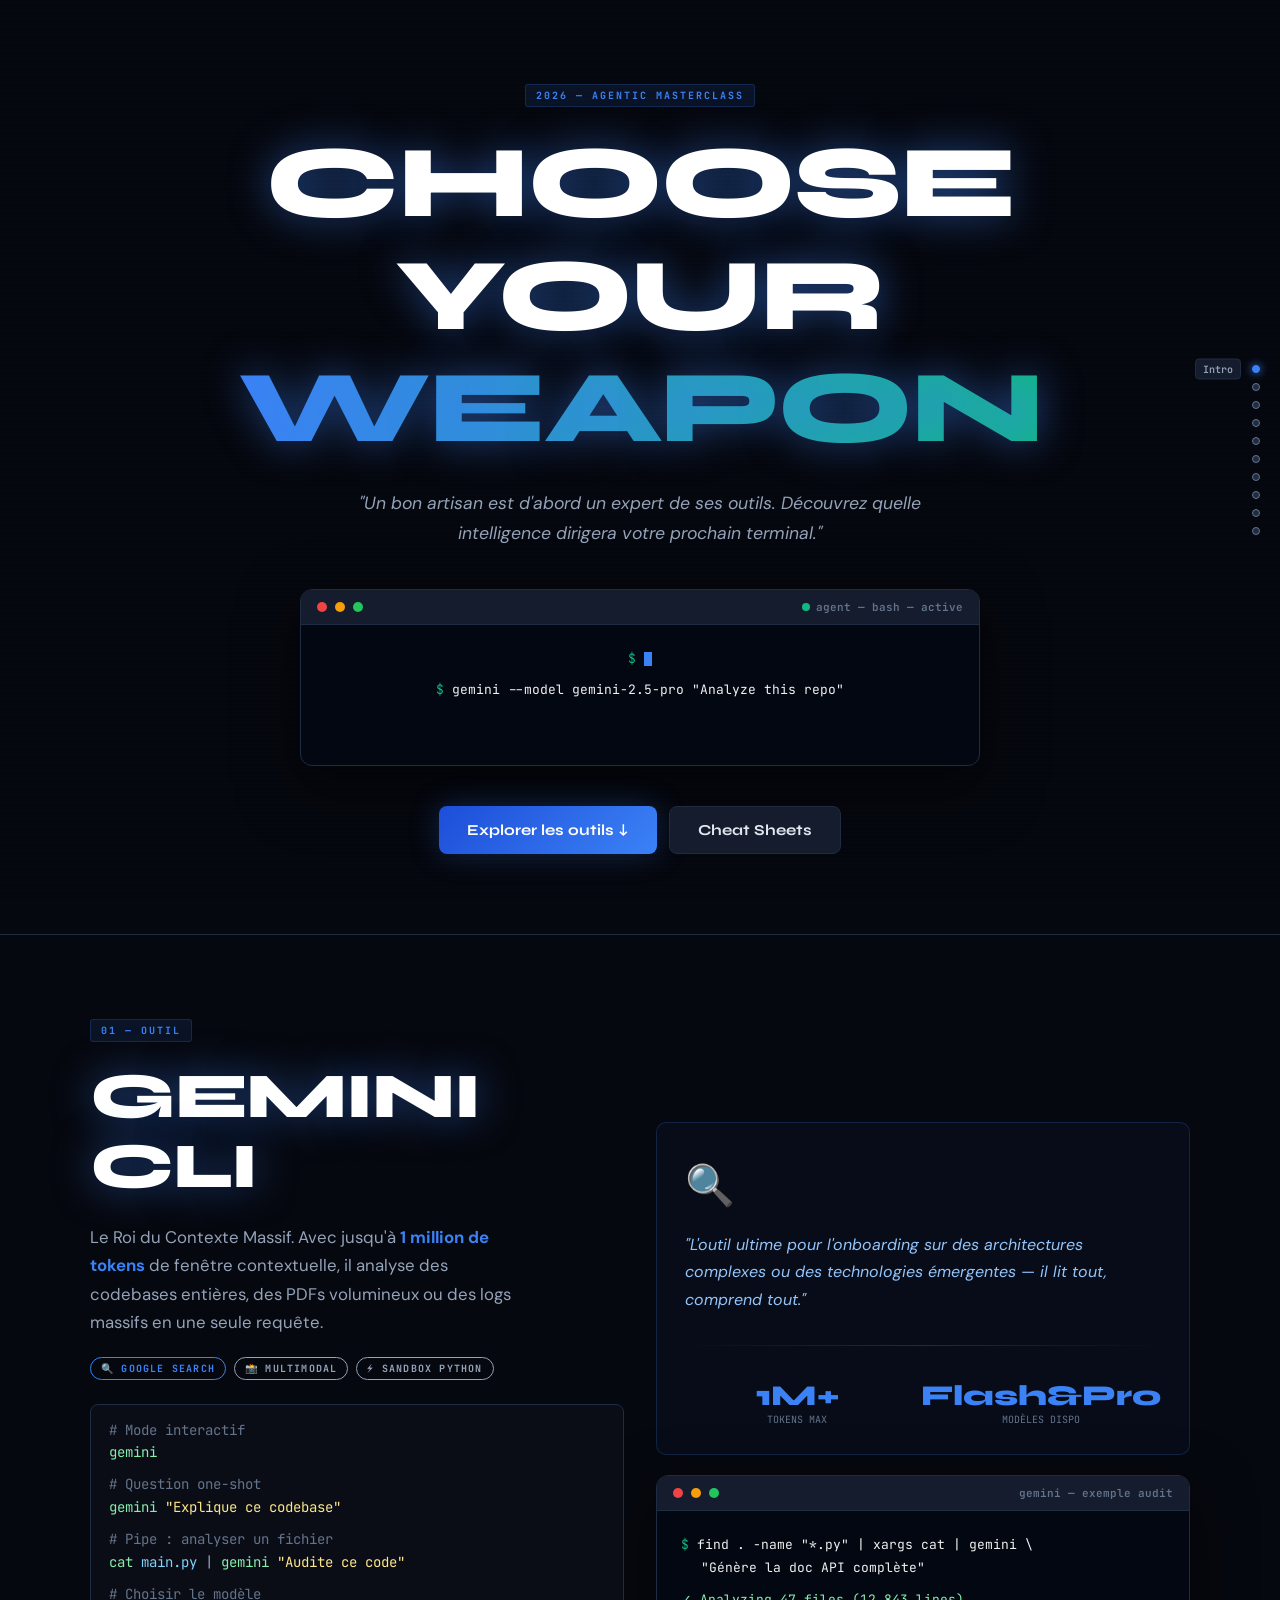
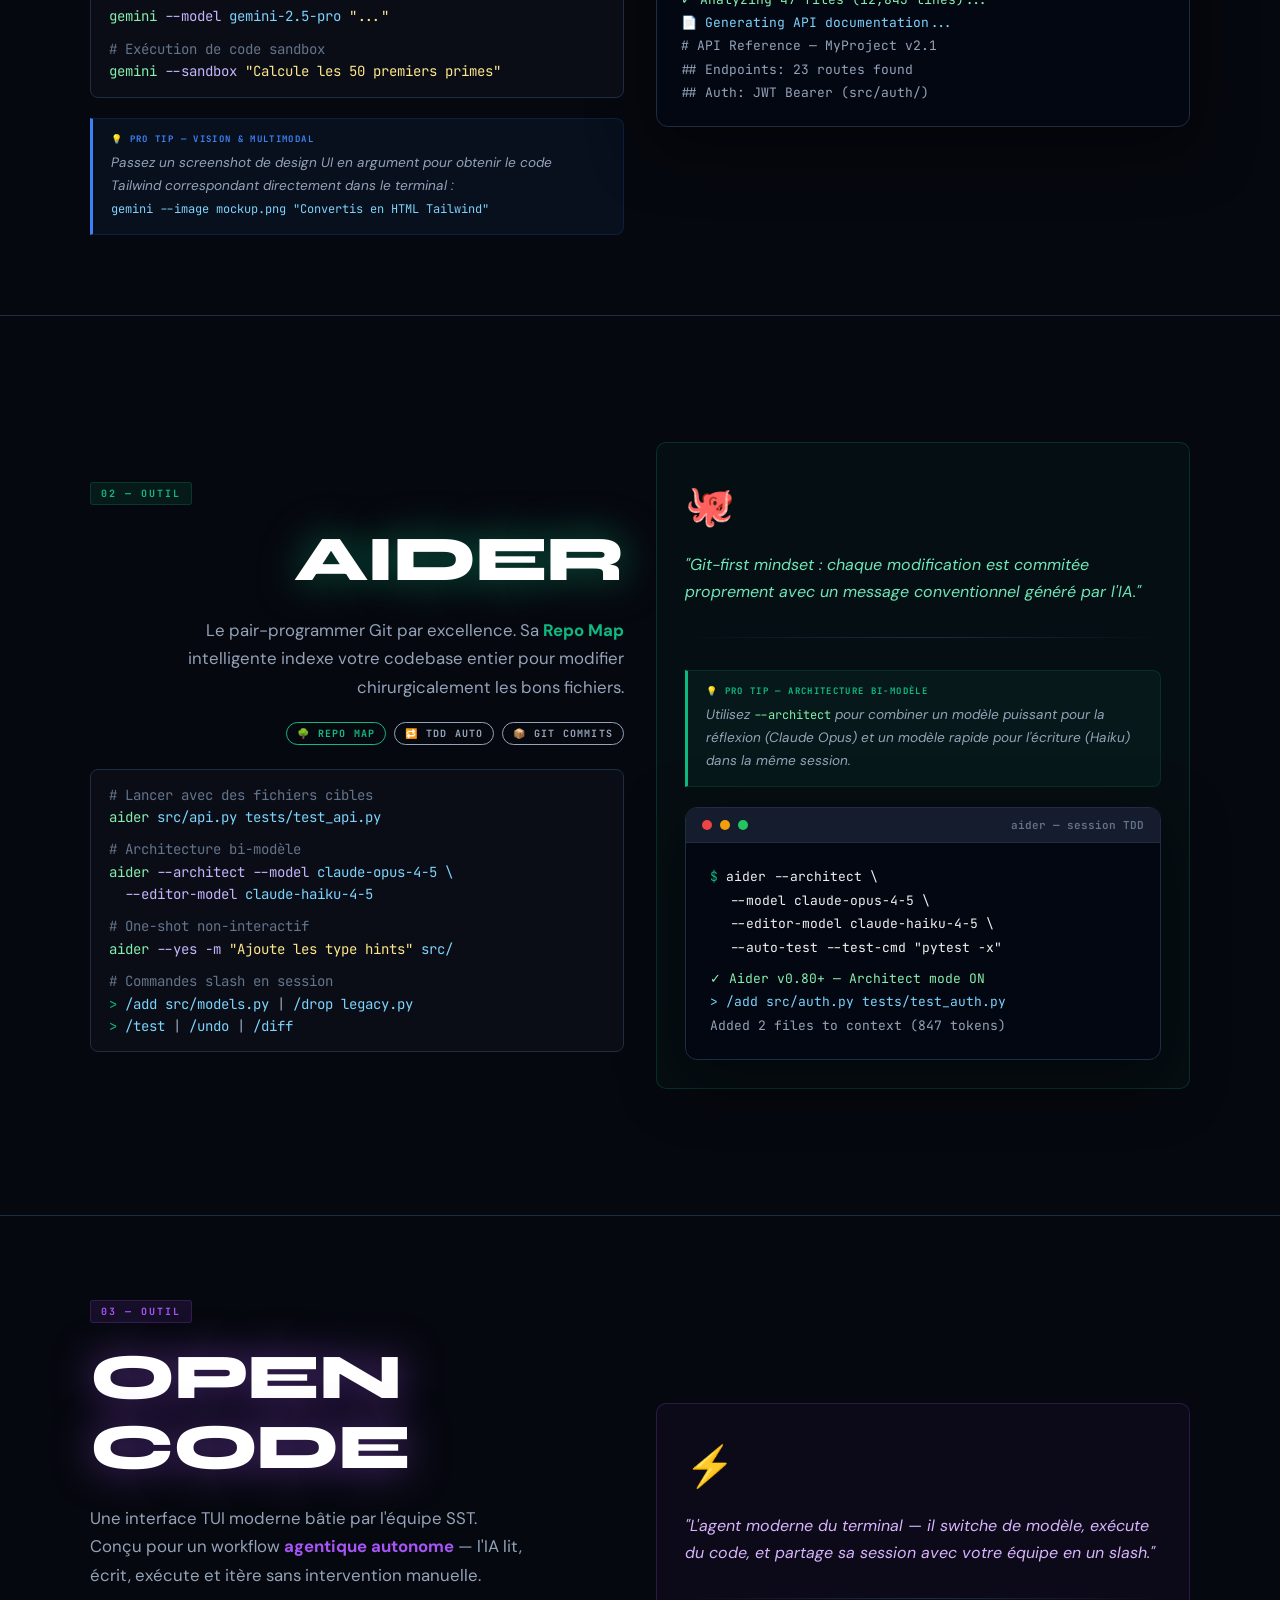
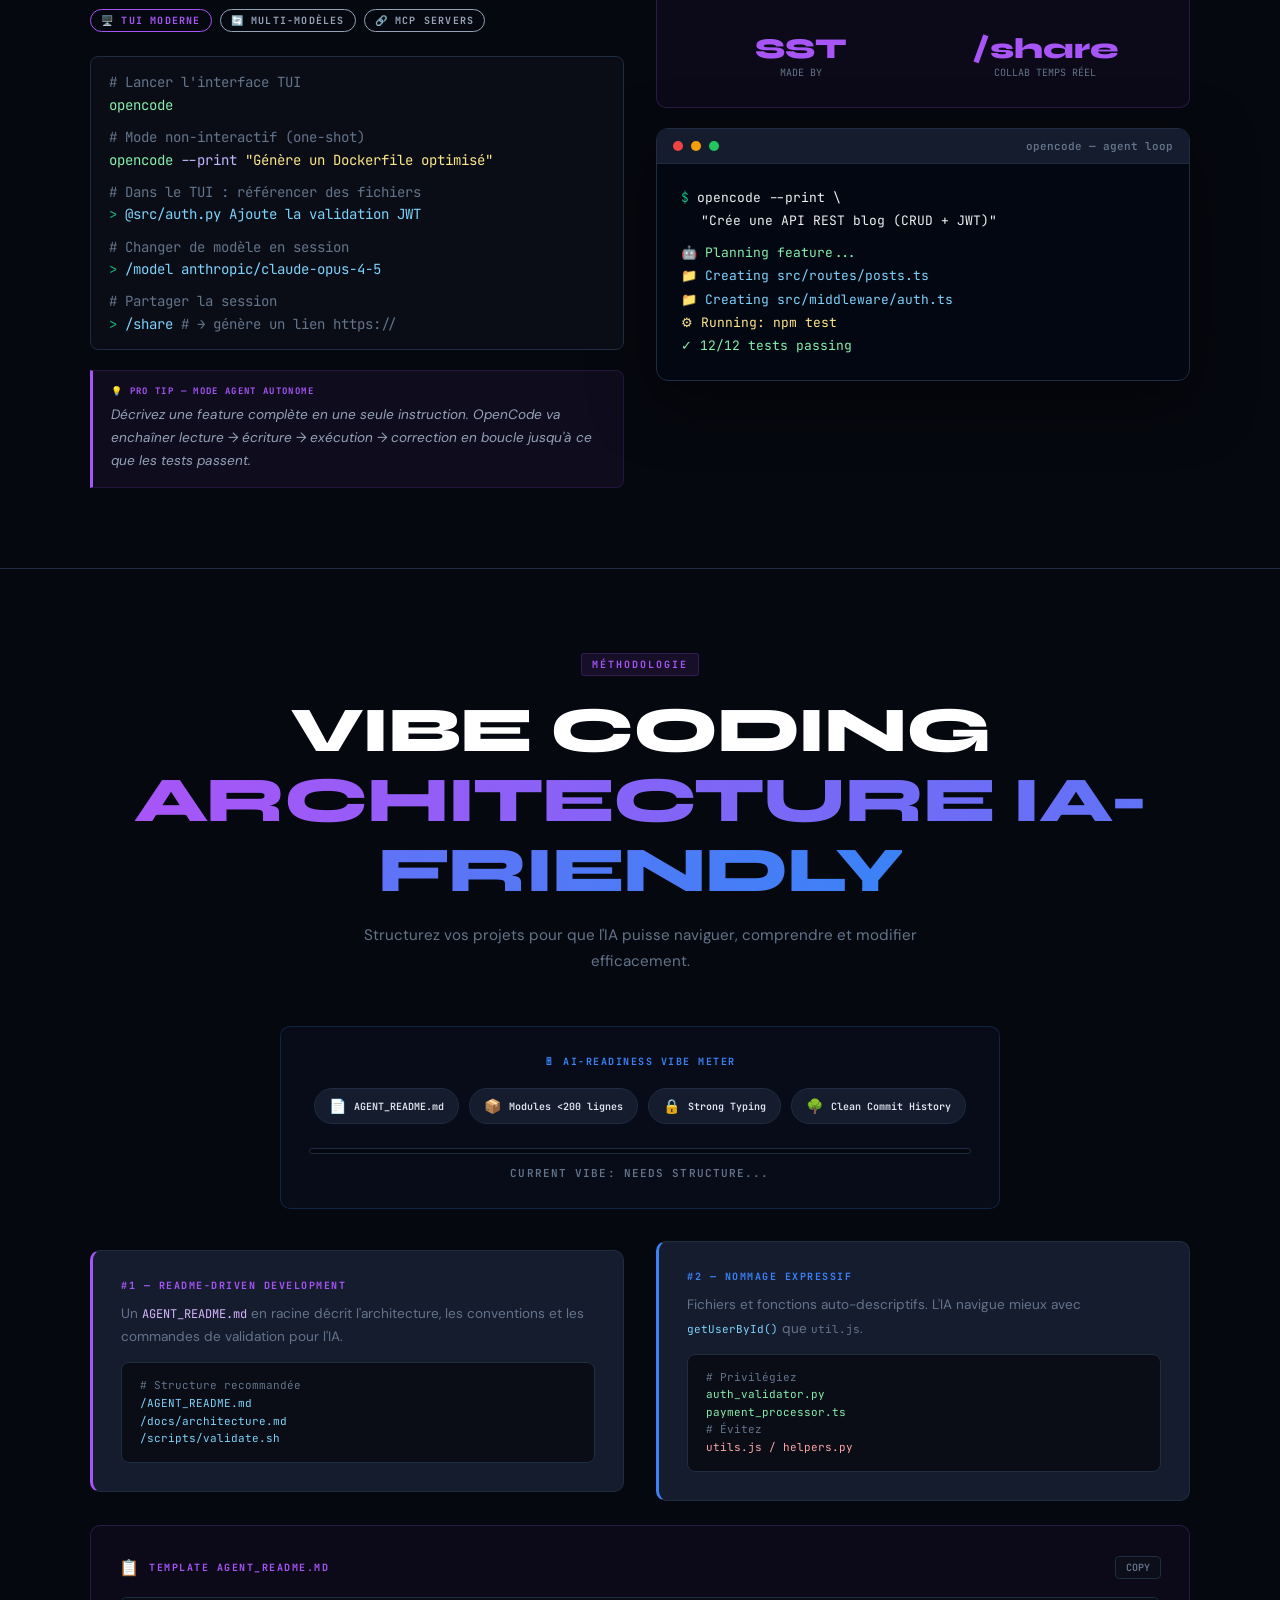
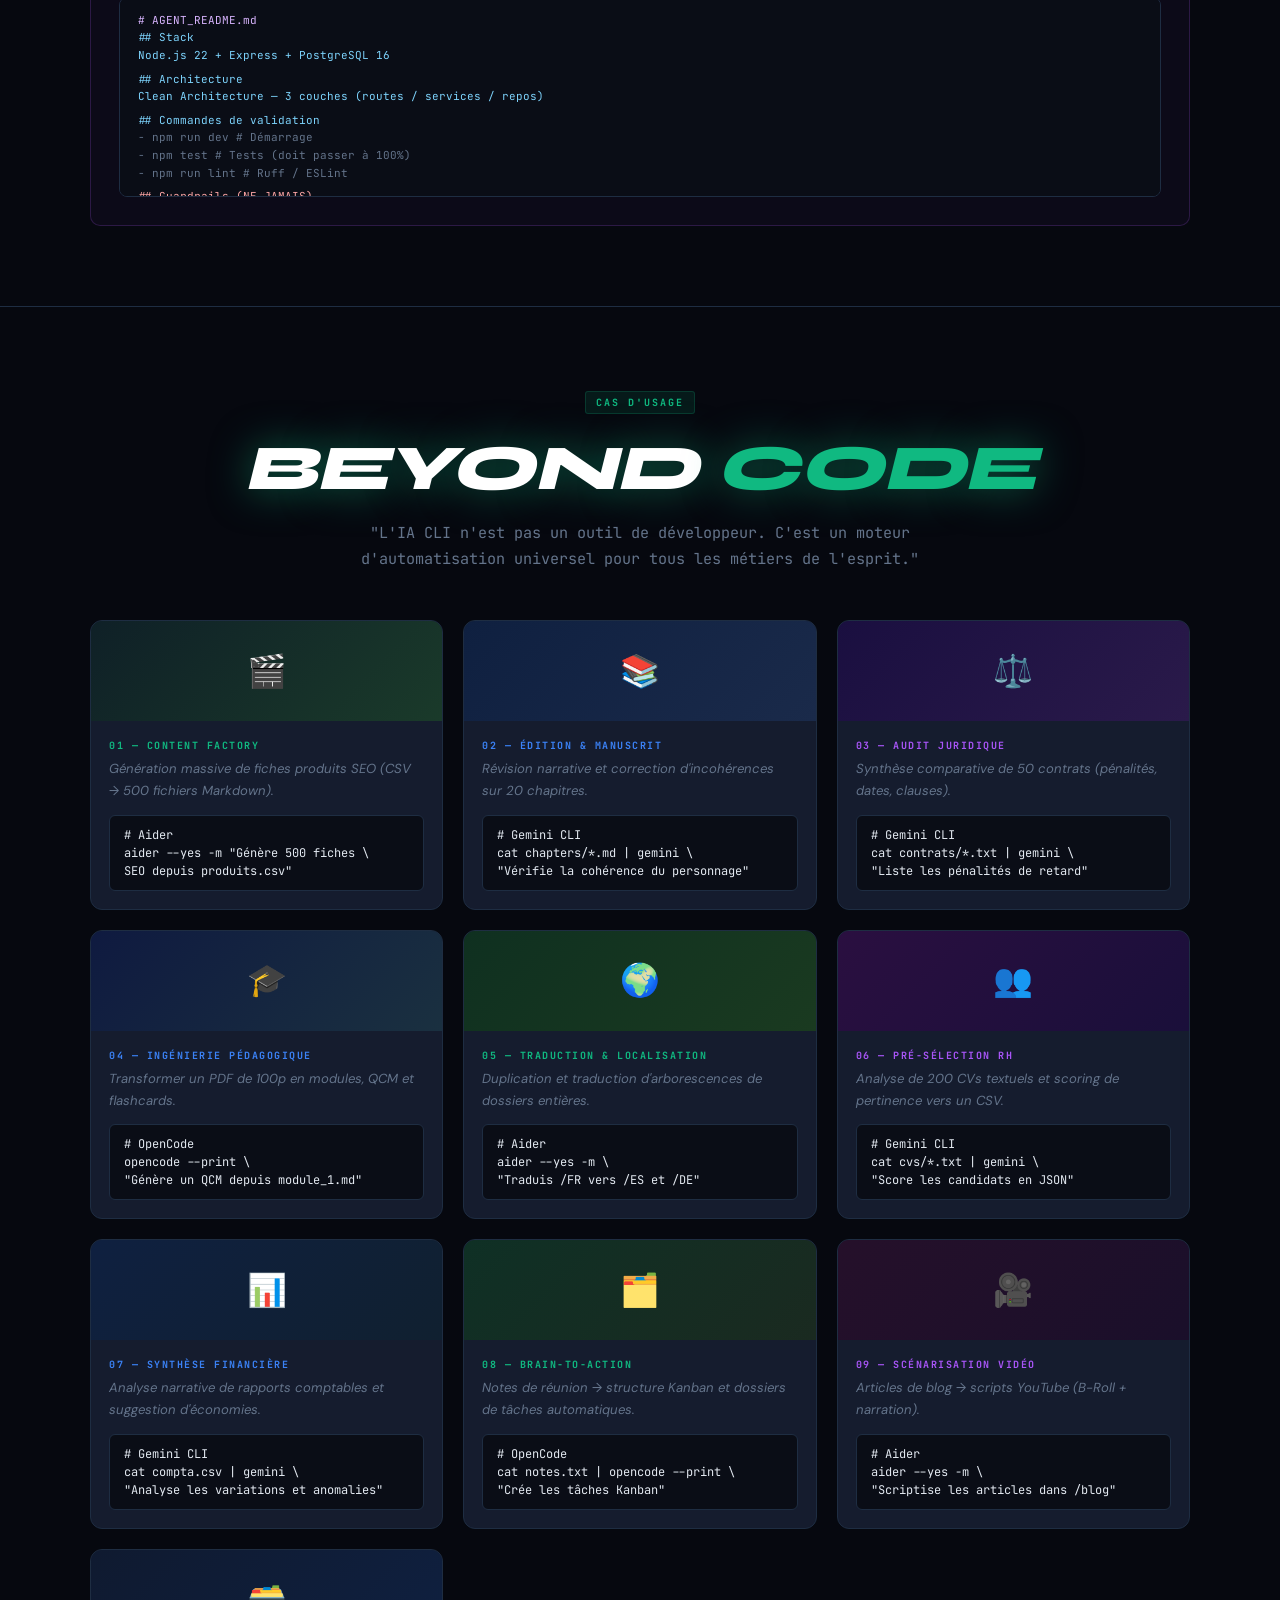
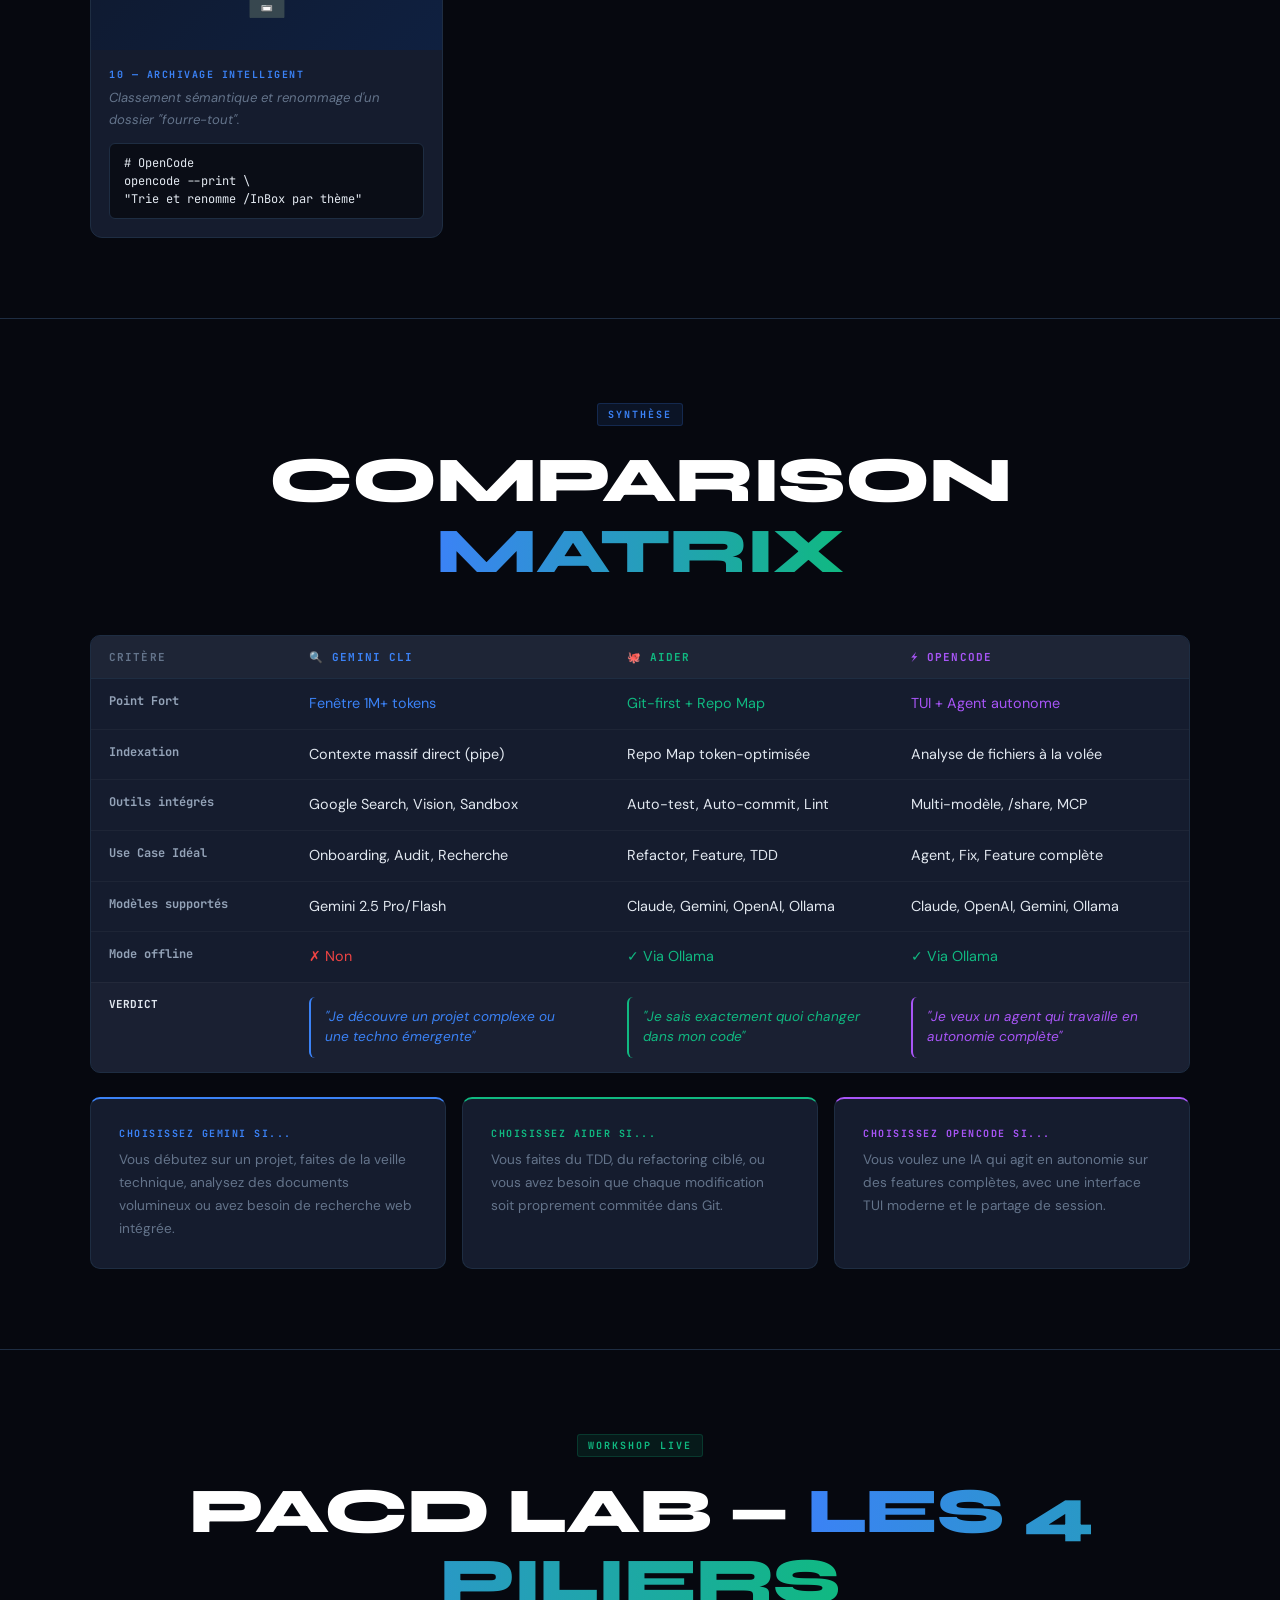
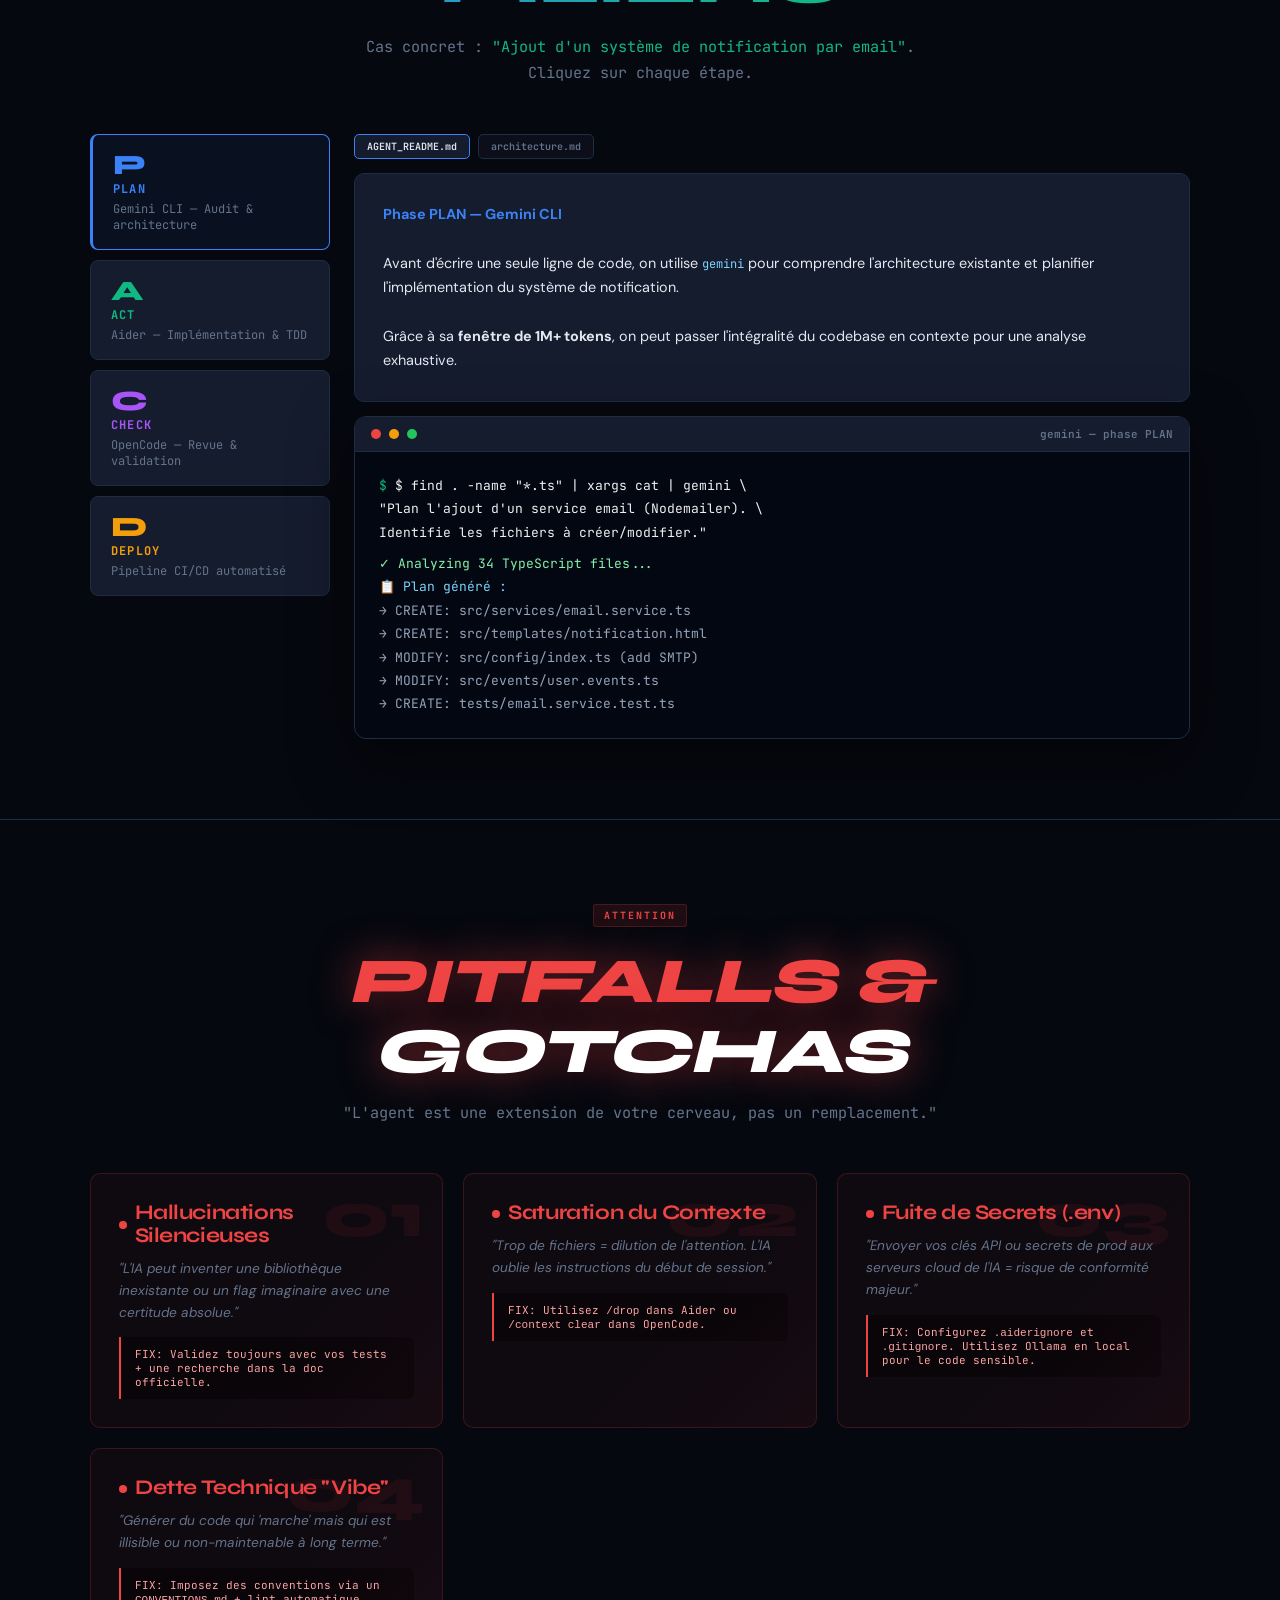
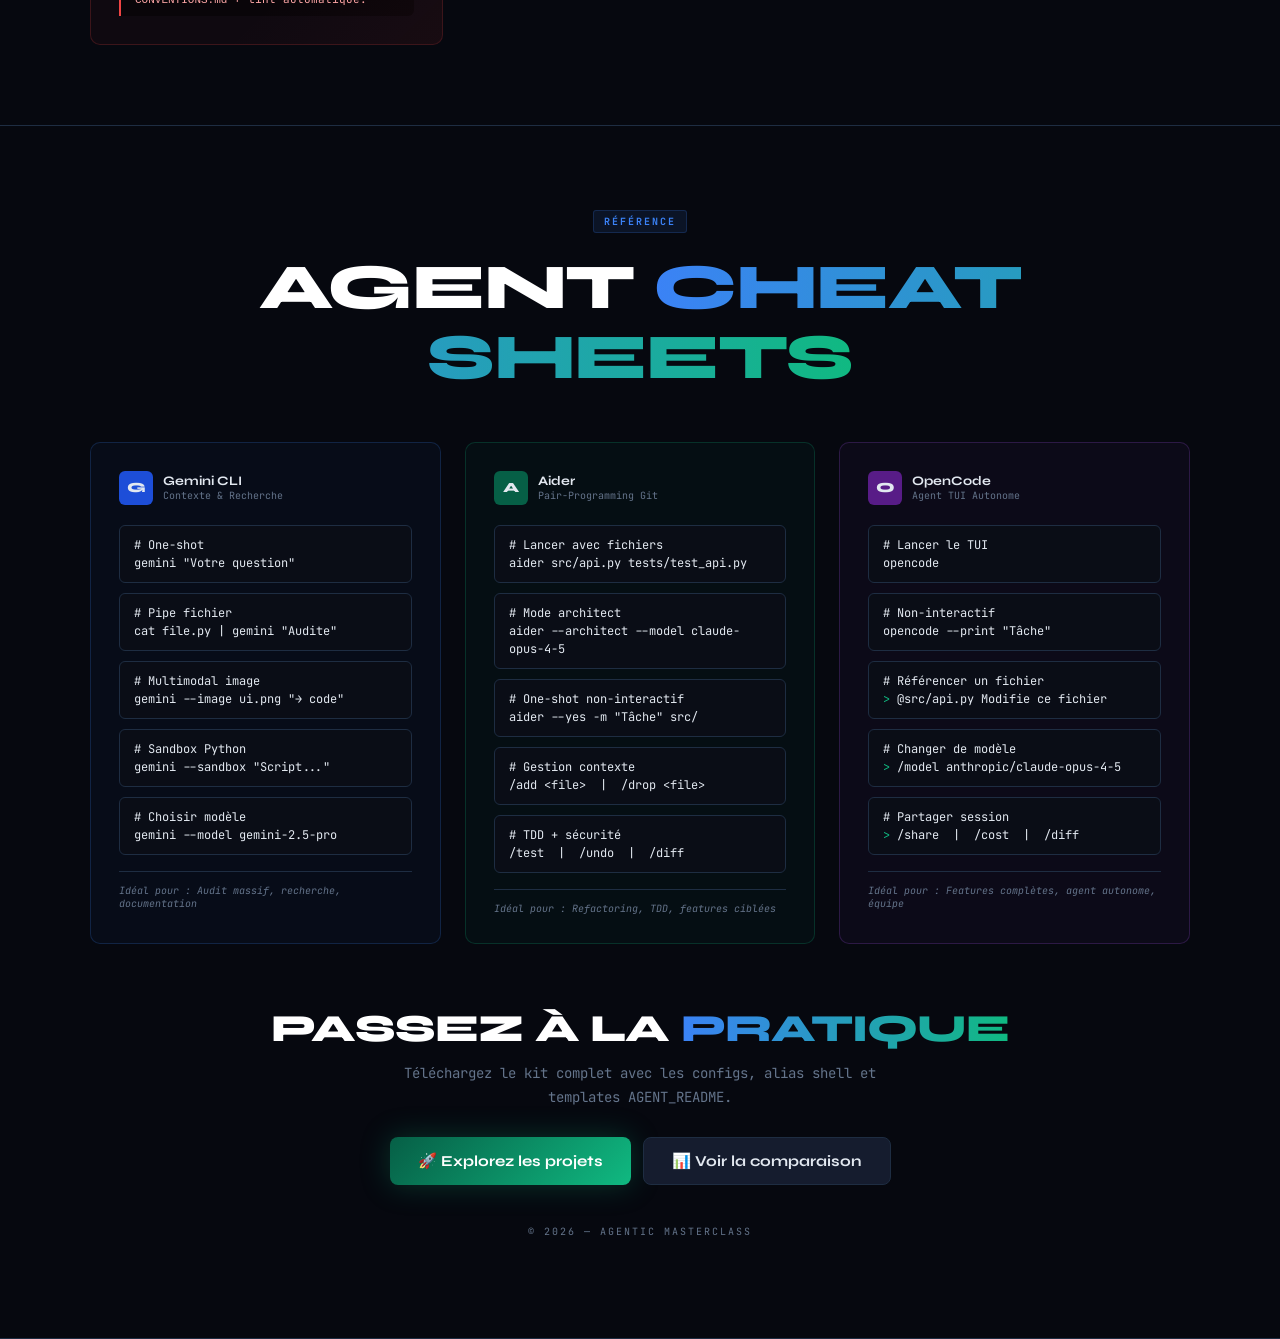
==== commit 394cd01b: "refactor: Revamp masterclass presentation UI and content" ====
--- a/index.html
+++ b/index.html
@@ -1,610 +1,1384 @@
 <!DOCTYPE html>
 <html lang="fr">
 <head>
-    <meta charset="UTF-8">
-    <meta name="viewport" content="width=device-width, initial-scale=1.0">
-    <title>AI CLI Tools Masterclass</title>
-    
-    <!-- CSS Dependencies -->
-    <script src="https://cdn.tailwindcss.com"></script>
-    <link href="https://fonts.googleapis.com/css2?family=Fira+Code&family=Inter:wght@400;700;900&display=swap" rel="stylesheet">
-    <link rel="stylesheet" href="presentation/css/theme.css">
-    <link rel="stylesheet" href="presentation/css/layout.css">
-    <link rel="stylesheet" href="presentation/css/components.css">
-    <link rel="stylesheet" href="presentation/css/animations.css">
+<meta charset="UTF-8">
+<meta name="viewport" content="width=device-width, initial-scale=1.0">
+<title>AI CLI Tools Masterclass — Choose Your Weapon</title>
+<link href="https://fonts.googleapis.com/css2?family=JetBrains+Mono:wght@400;700&family=Syne:wght@700;800;900&family=DM+Sans:ital,wght@0,400;0,500;1,400&display=swap" rel="stylesheet">
+<style>
+/* ========== RESET & BASE ========== */
+*,*::before,*::after{box-sizing:border-box;margin:0;padding:0}
+:root{
+  --bg:#06080f;
+  --bg2:#0c0f1a;
+  --bg3:#111827;
+  --surface:#151c2e;
+  --border:#1e2d42;
+  --blue:#3b82f6;
+  --blue-dim:#1d4ed8;
+  --emerald:#10b981;
+  --emerald-dim:#065f46;
+  --purple:#a855f7;
+  --purple-dim:#581c87;
+  --red:#ef4444;
+  --amber:#f59e0b;
+  --text:#e2e8f0;
+  --muted:#64748b;
+  --muted2:#94a3b8;
+  --code-bg:#0a0d16;
+  --radius:10px;
+  --font-head:'Syne',sans-serif;
+  --font-body:'DM Sans',sans-serif;
+  --font-mono:'JetBrains Mono',monospace;
+}
+html{scroll-behavior:smooth;scroll-snap-type:y proximity}
+body{
+  background:var(--bg);
+  color:var(--text);
+  font-family:var(--font-body);
+  font-size:16px;
+  line-height:1.7;
+  overflow-x:hidden;
+}
+::selection{background:rgba(59,130,246,0.35);color:#fff}
+
+/* ========== SCROLLBAR ========== */
+::-webkit-scrollbar{width:4px}
+::-webkit-scrollbar-track{background:var(--bg)}
+::-webkit-scrollbar-thumb{background:var(--border);border-radius:4px}
+
+/* ========== PROGRESS BAR ========== */
+#progress{position:fixed;top:0;left:0;height:2px;background:linear-gradient(90deg,var(--blue),var(--emerald));z-index:1000;transition:width .1s linear;box-shadow:0 0 8px var(--blue)}
+
+/* ========== SIDE NAV ========== */
+#sidenav{
+  position:fixed;right:20px;top:50%;transform:translateY(-50%);
+  z-index:200;display:flex;flex-direction:column;gap:10px;
+}
+.nav-dot{
+  width:8px;height:8px;border-radius:50%;
+  background:var(--border);border:1px solid var(--muted);
+  cursor:pointer;transition:all .3s;display:block;
+  position:relative;
+}
+.nav-dot::before{
+  content:attr(data-label);
+  position:absolute;right:18px;top:50%;transform:translateY(-50%);
+  font:600 10px var(--font-mono);color:var(--muted2);
+  white-space:nowrap;opacity:0;transition:opacity .2s;
+  background:var(--surface);padding:3px 7px;border-radius:4px;
+  border:1px solid var(--border);
+}
+.nav-dot:hover::before,.nav-dot.active::before{opacity:1}
+.nav-dot.active,.nav-dot:hover{background:var(--blue);border-color:var(--blue);box-shadow:0 0 8px var(--blue)}
+.nav-dot.emerald.active,.nav-dot.emerald:hover{background:var(--emerald);border-color:var(--emerald);box-shadow:0 0 8px var(--emerald)}
+.nav-dot.purple.active,.nav-dot.purple:hover{background:var(--purple);border-color:var(--purple);box-shadow:0 0 8px var(--purple)}
+
+/* ========== SECTIONS ========== */
+section{
+  min-height:100vh;padding:80px 40px;
+  display:flex;flex-direction:column;justify-content:center;
+  position:relative;border-bottom:1px solid var(--border);
+}
+.container{max-width:1100px;margin:0 auto;width:100%}
+
+/* ========== TYPOGRAPHY ========== */
+h1,h2,h3{font-family:var(--font-head);line-height:1.1;letter-spacing:-0.02em}
+h1{font-size:clamp(3rem,8vw,7rem);font-weight:900}
+h2{font-size:clamp(2rem,5vw,4rem);font-weight:800}
+h3{font-size:clamp(1rem,2vw,1.3rem);font-weight:700}
+.mono{font-family:var(--font-mono)}
+.label{font:700 10px var(--font-mono);letter-spacing:.15em;text-transform:uppercase}
+
+/* ========== GLOW ========== */
+.glow-blue{text-shadow:0 0 40px rgba(59,130,246,.5)}
+.glow-emerald{text-shadow:0 0 40px rgba(16,185,129,.5)}
+.glow-purple{text-shadow:0 0 40px rgba(168,85,247,.5)}
+.glow-red{text-shadow:0 0 40px rgba(239,68,68,.5)}
+
+/* ========== CARDS ========== */
+.card{
+  background:var(--surface);border:1px solid var(--border);
+  border-radius:var(--radius);padding:28px;
+  transition:border-color .3s,transform .3s,box-shadow .3s;
+}
+.card:hover{transform:translateY(-2px)}
+.card-blue{border-color:rgba(59,130,246,.2);background:rgba(59,130,246,.04)}
+.card-blue:hover{border-color:rgba(59,130,246,.5);box-shadow:0 0 30px rgba(59,130,246,.1)}
+.card-emerald{border-color:rgba(16,185,129,.2);background:rgba(16,185,129,.04)}
+.card-emerald:hover{border-color:rgba(16,185,129,.5);box-shadow:0 0 30px rgba(16,185,129,.1)}
+.card-purple{border-color:rgba(168,85,247,.2);background:rgba(168,85,247,.04)}
+.card-purple:hover{border-color:rgba(168,85,247,.5);box-shadow:0 0 30px rgba(168,85,247,.1)}
+.card-red{border-color:rgba(239,68,68,.2);background:rgba(239,68,68,.04)}
+
+/* ========== CODE BLOCKS ========== */
+.code{
+  background:var(--code-bg);border:1px solid var(--border);
+  border-radius:8px;padding:14px 18px;
+  font:14px/1.6 var(--font-mono);color:#7dd3fc;
+  position:relative;overflow:hidden;
+}
+.code .comment{color:var(--muted)}
+.code .cmd{color:#86efac}
+.code .flag{color:#c4b5fd}
+.code .str{color:#fde68a}
+.code .pipe{color:var(--muted2)}
+
+/* Terminal window */
+.terminal{
+  background:#030712;border:1px solid var(--border);border-radius:12px;
+  overflow:hidden;box-shadow:0 20px 60px rgba(0,0,0,.5);
+}
+.terminal-bar{
+  background:var(--surface);padding:10px 16px;
+  display:flex;align-items:center;gap:8px;border-bottom:1px solid var(--border);
+}
+.dot{width:10px;height:10px;border-radius:50%}
+.dot-r{background:#ef4444}.dot-y{background:#f59e0b}.dot-g{background:#22c55e}
+.terminal-title{font:600 11px var(--font-mono);color:var(--muted);margin-left:auto}
+.terminal-body{padding:22px 24px;font:13px/1.8 var(--font-mono);min-height:140px}
+.t-prompt{color:var(--emerald)}
+.t-cmd{color:#f0f0f0}
+.t-out{color:var(--muted2)}
+.t-blue{color:#7dd3fc}
+.t-yellow{color:#fde68a}
+.t-green{color:#86efac}
+.t-red{color:#fca5a5}
+.t-cursor{display:inline-block;width:8px;height:14px;background:var(--blue);vertical-align:middle;animation:blink 1s step-end infinite}
+@keyframes blink{0%,100%{opacity:1}50%{opacity:0}}
+
+/* ========== BADGE ========== */
+.badge{
+  display:inline-flex;align-items:center;gap:6px;
+  font:700 10px var(--font-mono);letter-spacing:.12em;text-transform:uppercase;
+  padding:4px 10px;border-radius:20px;border:1px solid currentColor;
+}
+
+/* ========== PRO TIP ========== */
+.pro-tip{
+  border-left:3px solid currentColor;padding:14px 18px;
+  border-radius:0 8px 8px 0;margin-top:16px;
+}
+.pro-tip .pt-label{font:700 9px var(--font-mono);letter-spacing:.15em;text-transform:uppercase;margin-bottom:6px}
+.pro-tip p{font-size:.85rem;color:var(--muted2);font-style:italic}
+
+/* ========== TABLE ========== */
+table{width:100%;border-collapse:collapse;font-size:.9rem}
+thead tr{background:rgba(255,255,255,.04)}
+th{padding:14px 18px;font:700 11px var(--font-mono);text-transform:uppercase;letter-spacing:.1em;color:var(--muted);text-align:left;border-bottom:1px solid var(--border)}
+td{padding:14px 18px;border-bottom:1px solid rgba(255,255,255,.04);vertical-align:top;line-height:1.5}
+tr:last-child td{border-bottom:none}
+tr:hover td{background:rgba(255,255,255,.02)}
+
+/* ========== VIBE METER ========== */
+.vibe-bar-track{background:var(--bg);height:6px;border-radius:3px;overflow:hidden;border:1px solid var(--border)}
+.vibe-bar-fill{height:100%;border-radius:3px;transition:width .6s cubic-bezier(.34,1.56,.64,1);box-shadow:0 0 12px rgba(59,130,246,.6)}
+.check-pill{
+  display:flex;align-items:center;gap:8px;cursor:pointer;
+  background:var(--surface);padding:8px 14px;border-radius:20px;
+  border:1px solid var(--border);transition:all .2s;font:600 10px var(--font-mono);
+  user-select:none;
+}
+.check-pill:hover{border-color:var(--blue);background:rgba(59,130,246,.06)}
+.check-pill.checked{border-color:var(--blue);background:rgba(59,130,246,.1);color:var(--blue)}
+.check-pill input{display:none}
+.check-pill .pill-icon{font-size:14px}
+
+/* ========== PACD LAB ========== */
+.pacd-btn{
+  padding:16px 20px;text-align:left;background:var(--surface);
+  border:1px solid var(--border);border-radius:8px;cursor:pointer;
+  transition:all .25s;font-family:var(--font-mono);width:100%;
+}
+.pacd-btn:hover{border-color:var(--blue);background:rgba(59,130,246,.06)}
+.pacd-btn.active-P{border-left:3px solid var(--blue);background:rgba(59,130,246,.08);border-color:var(--blue)}
+.pacd-btn.active-A{border-left:3px solid var(--emerald);background:rgba(16,185,129,.08);border-color:var(--emerald)}
+.pacd-btn.active-C{border-left:3px solid var(--purple);background:rgba(168,85,247,.08);border-color:var(--purple)}
+.pacd-btn.active-D{border-left:3px solid var(--amber);background:rgba(245,158,11,.08);border-color:var(--amber)}
+.pacd-letter{font:900 28px var(--font-head);line-height:1}
+.pacd-title{font:700 12px var(--font-mono);text-transform:uppercase;letter-spacing:.1em;margin-top:2px}
+.pacd-desc{font-size:.75rem;color:var(--muted);margin-top:4px}
+.file-tab{
+  font:600 10px var(--font-mono);padding:5px 12px;border-radius:5px;
+  background:var(--bg2);border:1px solid var(--border);cursor:pointer;
+  transition:all .2s;color:var(--muted);white-space:nowrap;
+}
+.file-tab.active{background:var(--surface);border-color:var(--blue);color:var(--text)}
+
+/* ========== PITFALLS ========== */
+.pitfall{position:relative;overflow:hidden}
+.pitfall::before{
+  content:'';position:absolute;inset:0;
+  background:linear-gradient(135deg,transparent 60%,rgba(239,68,68,.04));
+  pointer-events:none;
+}
+.pitfall-num{
+  font:900 64px var(--font-head);
+  position:absolute;right:18px;top:10px;
+  color:rgba(239,68,68,.07);line-height:1;
+  transition:color .3s;
+}
+.pitfall:hover .pitfall-num{color:rgba(239,68,68,.15)}
+
+/* ========== BEYOND CODE CARDS ========== */
+.case-card{
+  background:var(--surface);border:1px solid var(--border);
+  border-radius:12px;overflow:hidden;transition:all .3s;
+}
+.case-card:hover{transform:translateY(-4px);box-shadow:0 20px 40px rgba(0,0,0,.3)}
+.case-img{height:120px;object-fit:cover;width:100%;filter:grayscale(1) brightness(.4) contrast(1.2);transition:all .5s}
+.case-card:hover .case-img{filter:grayscale(0) brightness(.8) contrast(1.1)}
+
+/* ========== CHEAT SHEET ========== */
+.cheat-cmd{
+  background:var(--code-bg);border:1px solid var(--border);
+  border-radius:6px;padding:10px 14px;
+  font:12px/1.5 var(--font-mono);
+  transition:border-color .2s;
+}
+.cheat-cmd:hover{border-color:var(--blue)}
+
+/* ========== ANIMATIONS ========== */
+@keyframes fadeUp{from{opacity:0;transform:translateY(24px)}to{opacity:1;transform:translateY(0)}}
+@keyframes scanline{from{transform:translateY(-100%)}to{transform:translateY(100vh)}}
+@keyframes pulse-dot{0%,100%{box-shadow:0 0 0 0 rgba(16,185,129,.4)}50%{box-shadow:0 0 0 6px rgba(16,185,129,0)}}
+.fade-up{animation:fadeUp .7s ease both}
+.fade-up-2{animation:fadeUp .7s .15s ease both}
+.fade-up-3{animation:fadeUp .7s .3s ease both}
+
+.live-dot{
+  width:8px;height:8px;border-radius:50%;background:var(--emerald);
+  display:inline-block;margin-right:6px;
+  animation:pulse-dot 2s infinite;
+}
+
+/* Scanline overlay */
+.scanline{
+  position:fixed;inset:0;pointer-events:none;z-index:0;
+  background:repeating-linear-gradient(0deg,transparent,transparent 2px,rgba(0,0,0,.03) 2px,rgba(0,0,0,.03) 4px);
+}
+
+/* Gradient text */
+.grad-blue-emerald{background:linear-gradient(90deg,var(--blue),var(--emerald));-webkit-background-clip:text;-webkit-text-fill-color:transparent;background-clip:text}
+.grad-purple-blue{background:linear-gradient(90deg,var(--purple),var(--blue));-webkit-background-clip:text;-webkit-text-fill-color:transparent;background-clip:text}
+
+/* ========== GRID LAYOUTS ========== */
+.grid-2{display:grid;grid-template-columns:1fr 1fr;gap:32px;align-items:center}
+.grid-3{display:grid;grid-template-columns:1fr 1fr 1fr;gap:24px}
+@media(max-width:900px){
+  .grid-2,.grid-3{grid-template-columns:1fr}
+  section{padding:60px 20px}
+  h1{font-size:3rem}
+  #sidenav{display:none}
+  .pitfall-num{font-size:40px}
+}
+
+/* ========== SECTION LABEL ========== */
+.section-label{
+  font:700 10px var(--font-mono);letter-spacing:.2em;text-transform:uppercase;
+  padding:4px 10px;border-radius:3px;display:inline-block;margin-bottom:20px;
+}
+
+/* ========== CTA BUTTON ========== */
+.btn{
+  display:inline-flex;align-items:center;gap:8px;
+  padding:14px 28px;border-radius:8px;font:700 .95rem var(--font-head);
+  cursor:pointer;border:none;transition:all .25s;text-decoration:none;
+}
+.btn-primary{
+  background:linear-gradient(135deg,var(--blue-dim),var(--blue));
+  color:#fff;box-shadow:0 0 30px rgba(59,130,246,.25);
+}
+.btn-primary:hover{box-shadow:0 0 50px rgba(59,130,246,.45);transform:translateY(-2px)}
+.btn-emerald{
+  background:linear-gradient(135deg,var(--emerald-dim),var(--emerald));
+  color:#fff;box-shadow:0 0 30px rgba(16,185,129,.25);
+}
+.btn-emerald:hover{box-shadow:0 0 50px rgba(16,185,129,.45);transform:translateY(-2px)}
+
+/* ========== DIVIDER ========== */
+.divider{height:1px;background:linear-gradient(90deg,transparent,var(--border),transparent);margin:32px 0}
+
+/* ========== TOOL INDICATOR ========== */
+.tool-badge{
+  display:inline-flex;align-items:center;gap:6px;
+  font:700 11px var(--font-mono);padding:4px 10px;
+  border-radius:4px;margin-bottom:8px;
+}
+
+/* ========== COMPARISON VERDICT ========== */
+.verdict{
+  font-style:italic;font-size:.85rem;line-height:1.5;
+  padding:10px 14px;border-radius:6px;border-left:2px solid currentColor;
+}
+
+</style>
 </head>
-<body class="selection:bg-blue-500/30">
-
-    <div id="progress-bar"></div>
-
-    <!-- Side Navigation -->
-    <div class="fixed right-6 top-1/2 -translate-y-1/2 z-50 flex flex-col gap-4">
-        <a href="#intro" class="nav-dot active" title="Introduction"></a>
-        <a href="#gemini-dive" class="nav-dot" title="Gemini CLI"></a>
-        <a href="#aider-dive" class="nav-dot" title="Aider"></a>
-        <a href="#opencode-dive" class="nav-dot" title="OpenCode"></a>
-        <a href="#vibecoding" class="nav-dot" title="Vibe Coding"></a>
-        <a href="#non-it-cases" class="nav-dot" title="Beyond Code"></a>
-        <a href="#comparison" class="nav-dot" title="Comparaison"></a>
-        <a href="#methodology" class="nav-dot" title="PACD Lab"></a>
-        <a href="#pitfalls" class="nav-dot" title="Pitfalls"></a>
-        <a href="#cheatsheet" class="nav-dot" title="Cheat Sheets"></a>
-        <a href="presentation/pratique.html" class="nav-dot" title="Projets Pratiques"></a>
-    </div>
-
-    <!-- Hero Slide -->
-    <section id="intro" class="relative items-center text-center">
-        <h1 class="text-white text-glow-blue uppercase text-6xl md:text-8xl font-black tracking-tighter">
-            CHOOSE YOUR <span class="text-transparent bg-clip-text bg-gradient-to-r from-blue-400 to-emerald-500">WEAPON</span>
-        </h1>
-        <p class="max-w-3xl text-slate-400 mt-10 mb-16 mx-auto italic font-medium text-lg md:text-2xl leading-relaxed">
-            "Un bon artisan est d'abord un expert de ses outils. Découvrez quelle intelligence dirigera votre prochain terminal."
+<body>
+<div class="scanline"></div>
+<div id="progress"></div>
+
+<!-- SIDE NAV -->
+<nav id="sidenav">
+  <a class="nav-dot active" data-target="intro" data-label="Intro" href="#intro"></a>
+  <a class="nav-dot" data-target="gemini-dive" data-label="Gemini CLI" href="#gemini-dive"></a>
+  <a class="nav-dot emerald" data-target="aider-dive" data-label="Aider" href="#aider-dive"></a>
+  <a class="nav-dot purple" data-target="opencode-dive" data-label="OpenCode" href="#opencode-dive"></a>
+  <a class="nav-dot" data-target="vibecoding" data-label="Vibe Coding" href="#vibecoding"></a>
+  <a class="nav-dot emerald" data-target="non-it-cases" data-label="Beyond Code" href="#non-it-cases"></a>
+  <a class="nav-dot purple" data-target="comparison" data-label="Comparaison" href="#comparison"></a>
+  <a class="nav-dot" data-target="methodology" data-label="PACD Lab" href="#methodology"></a>
+  <a class="nav-dot" data-target="pitfalls" data-label="Pitfalls" href="#pitfalls"></a>
+  <a class="nav-dot emerald" data-target="cheatsheet" data-label="Cheat Sheets" href="#cheatsheet"></a>
+</nav>
+
+<!-- ======================================================== -->
+<!-- HERO -->
+<!-- ======================================================== -->
+<section id="intro" style="text-align:center;justify-content:center;align-items:center">
+  <div class="container" style="max-width:900px">
+    <div class="section-label fade-up" style="background:rgba(59,130,246,.1);color:var(--blue);border:1px solid rgba(59,130,246,.2)">
+      2026 — Agentic Masterclass
+    </div>
+    <h1 class="glow-blue fade-up-2" style="color:#fff;text-transform:uppercase">
+      CHOOSE YOUR<br><span class="grad-blue-emerald">WEAPON</span>
+    </h1>
+    <p class="fade-up-3" style="color:var(--muted2);font-style:italic;font-size:1.1rem;max-width:600px;margin:24px auto 40px">
+      "Un bon artisan est d'abord un expert de ses outils. Découvrez quelle intelligence dirigera votre prochain terminal."
+    </p>
+
+    <div class="terminal fade-up-3" style="max-width:680px;margin:0 auto">
+      <div class="terminal-bar">
+        <span class="dot dot-r"></span><span class="dot dot-y"></span><span class="dot dot-g"></span>
+        <span class="terminal-title"><span class="live-dot"></span>agent — bash — active</span>
+      </div>
+      <div class="terminal-body" id="hero-term">
+        <span class="t-prompt">$ </span><span class="t-cmd" id="hero-typing"></span><span class="t-cursor" id="hero-cursor"></span>
+        <div id="hero-output" style="margin-top:8px"></div>
+      </div>
+    </div>
+
+    <div style="display:flex;gap:12px;justify-content:center;margin-top:40px;flex-wrap:wrap" class="fade-up-3">
+      <a href="#gemini-dive" class="btn btn-primary">Explorer les outils ↓</a>
+      <a href="#cheatsheet" class="btn" style="background:var(--surface);color:var(--text);border:1px solid var(--border)">Cheat Sheets</a>
+    </div>
+  </div>
+</section>
+
+<!-- ======================================================== -->
+<!-- GEMINI CLI -->
+<!-- ======================================================== -->
+<section id="gemini-dive">
+  <div class="container">
+    <div class="grid-2">
+      <div>
+        <div class="section-label" style="background:rgba(59,130,246,.1);color:var(--blue);border:1px solid rgba(59,130,246,.2)">01 — Outil</div>
+        <h2 class="glow-blue" style="color:#fff;text-transform:uppercase">Gemini<br>CLI</h2>
+        <p style="color:var(--muted2);font-size:1.05rem;margin:20px 0;max-width:440px">
+          Le Roi du Contexte Massif. Avec jusqu'à <strong style="color:var(--blue)">1 million de tokens</strong> de fenêtre contextuelle, il analyse des codebases entières, des PDFs volumineux ou des logs massifs en une seule requête.
         </p>
-        <div class="w-full max-w-3xl glass-card overflow-hidden shadow-2xl mx-auto border-blue-500/20">
-            <div class="bg-slate-800/50 px-4 py-3 border-b border-white/5 text-left text-[10px] mono text-slate-500 flex justify-between">
-                <span>agent — active-session</span>
-                <span class="text-emerald-500 animate-pulse">● LIVE</span>
+
+        <div style="display:flex;gap:8px;flex-wrap:wrap;margin-bottom:24px">
+          <span class="badge" style="color:var(--blue)">🔍 Google Search</span>
+          <span class="badge" style="color:var(--muted2)">📸 Multimodal</span>
+          <span class="badge" style="color:var(--muted2)">⚡ Sandbox Python</span>
+        </div>
+
+        <div class="code">
+          <div><span class="comment"># Mode interactif</span></div>
+          <div><span class="cmd">gemini</span></div>
+          <div style="margin-top:10px"><span class="comment"># Question one-shot</span></div>
+          <div><span class="cmd">gemini</span> <span class="str">"Explique ce codebase"</span></div>
+          <div style="margin-top:10px"><span class="comment"># Pipe : analyser un fichier</span></div>
+          <div><span class="cmd">cat</span> main.py <span class="pipe">|</span> <span class="cmd">gemini</span> <span class="str">"Audite ce code"</span></div>
+          <div style="margin-top:10px"><span class="comment"># Choisir le modèle</span></div>
+          <div><span class="cmd">gemini</span> <span class="flag">--model</span> gemini-2.5-pro <span class="str">"..."</span></div>
+          <div style="margin-top:10px"><span class="comment"># Exécution de code sandbox</span></div>
+          <div><span class="cmd">gemini</span> <span class="flag">--sandbox</span> <span class="str">"Calcule les 50 premiers primes"</span></div>
+        </div>
+
+        <div class="pro-tip" style="color:var(--blue);background:rgba(59,130,246,.06);border:1px solid rgba(59,130,246,.15);border-left:3px solid var(--blue);margin-top:20px">
+          <div class="pt-label" style="color:var(--blue)">💡 Pro Tip — Vision & Multimodal</div>
+          <p>Passez un screenshot de design UI en argument pour obtenir le code Tailwind correspondant directement dans le terminal :<br>
+          <code style="font:12px var(--font-mono);color:#7dd3fc">gemini --image mockup.png "Convertis en HTML Tailwind"</code></p>
+        </div>
+      </div>
+
+      <div>
+        <div class="card card-blue" style="margin-bottom:20px">
+          <div style="font-size:2.5rem;margin-bottom:12px">🔍</div>
+          <p style="color:#93c5fd;font-style:italic;font-size:1rem;line-height:1.7">
+            "L'outil ultime pour l'onboarding sur des architectures complexes ou des technologies émergentes — il lit tout, comprend tout."
+          </p>
+          <div class="divider"></div>
+          <div style="display:grid;grid-template-columns:1fr 1fr;gap:12px">
+            <div style="text-align:center">
+              <div style="font:900 1.8rem var(--font-head);color:var(--blue)">1M+</div>
+              <div style="font:10px var(--font-mono);color:var(--muted);text-transform:uppercase">tokens max</div>
             </div>
-            <div class="p-8 text-left mono text-sm min-h-[220px]" id="hero-terminal"></div>
-        </div>
-    </section>
-
-    <!-- Gemini Slide -->
-    <section id="gemini-dive" class="max-w-6xl mx-auto">
-        <div class="grid md:grid-cols-2 gap-12 items-center">
-            <div class="space-y-8">
-                <h2 class="text-white text-glow-blue uppercase text-4xl md:text-6xl font-black">Gemini CLI</h2>
-                <p class="text-slate-300 text-lg md:text-xl leading-relaxed">Le Roi du Contexte Massif (1M tokens). Nativement connecté à Google Search pour les dernières documentations techniques.</p>
-                <div class="code-block p-6 mono text-sm md:text-base border-blue-500/30">gemini analyze . --search</div>
-                
-                <!-- NEW PRO TIP -->
-                <div class="bg-blue-500/10 border-l-4 border-blue-500 p-6 mt-10">
-                    <span class="text-xs mono text-blue-400 uppercase font-bold tracking-widest">Pro Tip: Vision Analysis</span>
-                    <p class="text-sm md:text-base text-slate-300 mt-2 italic">"Utilisez gemini pour convertir un screenshot de design UI directement en code Tailwind via le terminal."</p>
-                </div>
+            <div style="text-align:center">
+              <div style="font:900 1.8rem var(--font-head);color:var(--blue)">Flash&Pro</div>
+              <div style="font:10px var(--font-mono);color:var(--muted);text-transform:uppercase">modèles dispo</div>
             </div>
-            <div class="glass-card card-blue p-10 bg-blue-500/5">
-                <div class="text-5xl mb-6">🔍</div>
-                <p class="text-lg md:text-xl text-blue-300 italic leading-snug">"L'outil ultime pour le onboarding sur des architectures complexes ou des technologies émergentes."</p>
+          </div>
+        </div>
+
+        <div class="terminal">
+          <div class="terminal-bar">
+            <span class="dot dot-r"></span><span class="dot dot-y"></span><span class="dot dot-g"></span>
+            <span class="terminal-title">gemini — exemple audit</span>
+          </div>
+          <div class="terminal-body">
+            <div><span class="t-prompt">$ </span><span class="t-cmd">find . -name "*.py" | xargs cat | gemini \</span></div>
+            <div style="padding-left:20px"><span class="t-cmd">"Génère la doc API complète"</span></div>
+            <div style="margin-top:8px"><span class="t-green">✓ Analyzing 47 files (12,843 lines)...</span></div>
+            <div><span class="t-blue">📄 Generating API documentation...</span></div>
+            <div><span class="t-out"># API Reference — MyProject v2.1</span></div>
+            <div><span class="t-out">## Endpoints: 23 routes found</span></div>
+            <div><span class="t-out">## Auth: JWT Bearer (src/auth/)</span></div>
+          </div>
+        </div>
+      </div>
+    </div>
+  </div>
+</section>
+
+<!-- ======================================================== -->
+<!-- AIDER -->
+<!-- ======================================================== -->
+<section id="aider-dive">
+  <div class="container">
+    <div class="grid-2">
+      <div class="card card-emerald" style="order:2">
+        <div style="font-size:2.5rem;margin-bottom:12px">🐙</div>
+        <p style="color:#6ee7b7;font-style:italic;font-size:1rem;line-height:1.7">
+          "Git-first mindset : chaque modification est commitée proprement avec un message conventionnel généré par l'IA."
+        </p>
+        <div class="divider"></div>
+
+        <div class="pro-tip" style="color:var(--emerald);background:rgba(16,185,129,.06);border:1px solid rgba(16,185,129,.15);border-left:3px solid var(--emerald)">
+          <div class="pt-label" style="color:var(--emerald)">💡 Pro Tip — Architecture bi-modèle</div>
+          <p>Utilisez <code style="font:12px var(--font-mono);color:#86efac">--architect</code> pour combiner un modèle puissant pour la réflexion (Claude Opus) et un modèle rapide pour l'écriture (Haiku) dans la même session.</p>
+        </div>
+
+        <div class="terminal" style="margin-top:20px">
+          <div class="terminal-bar">
+            <span class="dot dot-r"></span><span class="dot dot-y"></span><span class="dot dot-g"></span>
+            <span class="terminal-title">aider — session TDD</span>
+          </div>
+          <div class="terminal-body">
+            <div><span class="t-prompt">$ </span><span class="t-cmd">aider --architect \</span></div>
+            <div style="padding-left:20px"><span class="t-cmd">--model claude-opus-4-5 \</span></div>
+            <div style="padding-left:20px"><span class="t-cmd">--editor-model claude-haiku-4-5 \</span></div>
+            <div style="padding-left:20px"><span class="t-cmd">--auto-test --test-cmd "pytest -x"</span></div>
+            <div style="margin-top:8px"><span class="t-green">✓ Aider v0.80+ — Architect mode ON</span></div>
+            <div><span class="t-blue">&gt; /add src/auth.py tests/test_auth.py</span></div>
+            <div><span class="t-out">Added 2 files to context (847 tokens)</span></div>
+          </div>
+        </div>
+      </div>
+
+      <div style="order:1">
+        <div class="section-label" style="background:rgba(16,185,129,.1);color:var(--emerald);border:1px solid rgba(16,185,129,.2)">02 — Outil</div>
+        <h2 class="glow-emerald" style="color:#fff;text-transform:uppercase;text-align:right">Aider</h2>
+        <p style="color:var(--muted2);font-size:1.05rem;margin:20px 0;max-width:440px;margin-left:auto;text-align:right">
+          Le pair-programmer Git par excellence. Sa <strong style="color:var(--emerald)">Repo Map</strong> intelligente indexe votre codebase entier pour modifier chirurgicalement les bons fichiers.
+        </p>
+
+        <div style="display:flex;gap:8px;flex-wrap:wrap;margin-bottom:24px;justify-content:flex-end">
+          <span class="badge" style="color:var(--emerald)">🌳 Repo Map</span>
+          <span class="badge" style="color:var(--muted2)">🔁 TDD Auto</span>
+          <span class="badge" style="color:var(--muted2)">📦 Git Commits</span>
+        </div>
+
+        <div class="code">
+          <div><span class="comment"># Lancer avec des fichiers cibles</span></div>
+          <div><span class="cmd">aider</span> src/api.py tests/test_api.py</div>
+          <div style="margin-top:10px"><span class="comment"># Architecture bi-modèle</span></div>
+          <div><span class="cmd">aider</span> <span class="flag">--architect</span> <span class="flag">--model</span> claude-opus-4-5 \</div>
+          <div style="padding-left:16px"><span class="flag">--editor-model</span> claude-haiku-4-5</div>
+          <div style="margin-top:10px"><span class="comment"># One-shot non-interactif</span></div>
+          <div><span class="cmd">aider</span> <span class="flag">--yes</span> <span class="flag">-m</span> <span class="str">"Ajoute les type hints"</span> src/</div>
+          <div style="margin-top:10px"><span class="comment"># Commandes slash en session</span></div>
+          <div><span class="t-prompt">&gt; </span>/add src/models.py <span class="pipe">|</span> /drop legacy.py</div>
+          <div><span class="t-prompt">&gt; </span>/test <span class="pipe">|</span> /undo <span class="pipe">|</span> /diff</div>
+        </div>
+      </div>
+    </div>
+  </div>
+</section>
+
+<!-- ======================================================== -->
+<!-- OPENCODE -->
+<!-- ======================================================== -->
+<section id="opencode-dive">
+  <div class="container">
+    <div class="grid-2">
+      <div>
+        <div class="section-label" style="background:rgba(168,85,247,.1);color:var(--purple);border:1px solid rgba(168,85,247,.2)">03 — Outil</div>
+        <h2 class="glow-purple" style="color:#fff;text-transform:uppercase">Open<br>Code</h2>
+        <p style="color:var(--muted2);font-size:1.05rem;margin:20px 0;max-width:440px">
+          Une interface TUI moderne bâtie par l'équipe SST. Conçu pour un workflow <strong style="color:var(--purple)">agentique autonome</strong> — l'IA lit, écrit, exécute et itère sans intervention manuelle.
+        </p>
+
+        <div style="display:flex;gap:8px;flex-wrap:wrap;margin-bottom:24px">
+          <span class="badge" style="color:var(--purple)">🖥️ TUI Moderne</span>
+          <span class="badge" style="color:var(--muted2)">🔄 Multi-modèles</span>
+          <span class="badge" style="color:var(--muted2)">🔗 MCP Servers</span>
+        </div>
+
+        <div class="code">
+          <div><span class="comment"># Lancer l'interface TUI</span></div>
+          <div><span class="cmd">opencode</span></div>
+          <div style="margin-top:10px"><span class="comment"># Mode non-interactif (one-shot)</span></div>
+          <div><span class="cmd">opencode</span> <span class="flag">--print</span> <span class="str">"Génère un Dockerfile optimisé"</span></div>
+          <div style="margin-top:10px"><span class="comment"># Dans le TUI : référencer des fichiers</span></div>
+          <div><span class="t-prompt">&gt; </span>@src/auth.py Ajoute la validation JWT</div>
+          <div style="margin-top:10px"><span class="comment"># Changer de modèle en session</span></div>
+          <div><span class="t-prompt">&gt; </span>/model anthropic/claude-opus-4-5</div>
+          <div style="margin-top:10px"><span class="comment"># Partager la session</span></div>
+          <div><span class="t-prompt">&gt; </span>/share <span class="comment"># → génère un lien https://</span></div>
+        </div>
+
+        <div class="pro-tip" style="color:var(--purple);background:rgba(168,85,247,.06);border:1px solid rgba(168,85,247,.15);border-left:3px solid var(--purple);margin-top:20px">
+          <div class="pt-label" style="color:var(--purple)">💡 Pro Tip — Mode Agent Autonome</div>
+          <p>Décrivez une feature complète en une seule instruction. OpenCode va enchaîner lecture → écriture → exécution → correction en boucle jusqu'à ce que les tests passent.</p>
+        </div>
+      </div>
+
+      <div>
+        <div class="card card-purple" style="margin-bottom:20px">
+          <div style="font-size:2.5rem;margin-bottom:12px">⚡</div>
+          <p style="color:#d8b4fe;font-style:italic;font-size:1rem;line-height:1.7">
+            "L'agent moderne du terminal — il switche de modèle, exécute du code, et partage sa session avec votre équipe en un slash."
+          </p>
+          <div class="divider"></div>
+          <div style="display:grid;grid-template-columns:1fr 1fr;gap:12px">
+            <div style="text-align:center">
+              <div style="font:900 1.8rem var(--font-head);color:var(--purple)">SST</div>
+              <div style="font:10px var(--font-mono);color:var(--muted);text-transform:uppercase">made by</div>
             </div>
-        </div>
-    </section>
-
-    <!-- Aider Slide -->
-    <section id="aider-dive" class="max-w-6xl mx-auto">
-        <div class="grid md:grid-cols-2 gap-12 items-center">
-            <div class="glass-card card-emerald p-10 bg-emerald-500/5 order-2 md:order-1">
-                <div class="text-5xl mb-6">🐙</div>
-                <p class="text-lg md:text-xl text-emerald-300 italic leading-snug">"Git-first mindset : chaque modification est testée et commitée proprement."</p>
-                
-                <!-- NEW PRO TIP -->
-                <div class="bg-emerald-500/10 border-l-4 border-emerald-500 p-6 mt-10 text-left">
-                    <span class="text-xs mono text-emerald-400 uppercase font-bold tracking-widest">Pro Tip: Multi-Model Pairing</span>
-                    <p class="text-sm md:text-base text-slate-300 mt-2 italic">"Utilisez Claude 3.5 pour l'architecture et Gemini 2.0 pour les tests massifs dans la même session Aider."</p>
-                </div>
+            <div style="text-align:center">
+              <div style="font:900 1.8rem var(--font-head);color:var(--purple)">/share</div>
+              <div style="font:10px var(--font-mono);color:var(--muted);text-transform:uppercase">collab temps réel</div>
             </div>
-            <div class="space-y-8 order-1 md:order-2 text-right">
-                <h2 class="text-white text-glow-emerald uppercase text-right text-4xl md:text-6xl font-black">Aider</h2>
-                <p class="text-slate-300 text-lg md:text-xl leading-relaxed">Le pair-programmer Git par excellence. Utilise une Repo Map intelligente pour modifier chirurgicalement votre code.</p>
-                <div class="code-block p-6 mono text-sm md:text-base border-emerald-500/30">aider main.py tests.py</div>
-            </div>
-        </div>
-    </section>
-
-    <!-- OpenCode Slide -->
-    <section id="opencode-dive" class="max-w-6xl mx-auto">
-        <div class="grid md:grid-cols-2 gap-12 items-center">
-            <div class="space-y-8">
-                <h2 class="text-white text-glow-purple uppercase text-4xl md:text-6xl font-black">OpenCode</h2>
-                <p class="text-slate-300 text-lg md:text-xl leading-relaxed">Une interface TUI moderne avec une conscience LSP totale. Zéro hallucination sur les types de données.</p>
-                <div class="code-block p-6 mono text-sm md:text-base border-purple-500/30">opencode fix --lsp</div>
-                
-                <!-- NEW PRO TIP -->
-                <div class="bg-purple-500/10 border-l-4 border-purple-500 p-6 mt-10">
-                    <span class="text-xs mono text-purple-400 uppercase font-bold tracking-widest">Pro Tip: Build Log Auto-Fix</span>
-                    <p class="text-sm md:text-base text-slate-300 mt-2 italic">"OpenCode peut lire vos logs de build en direct et proposer des correctifs instantanés qui respectent les types."</p>
-                </div>
-            </div>
-            <div class="glass-card card-purple p-10 bg-purple-500/5">
-                <div class="text-5xl mb-6">⚡</div>
-                <p class="text-lg md:text-xl text-purple-300 italic leading-snug">"La précision d'un IDE Go dans votre terminal pour une confiance totale dans le code généré."</p>
-            </div>
-        </div>
-    </section>
-
-    <!-- Vibe Coding Section -->
-    <section id="vibecoding" class="max-w-6xl mx-auto">
-        <div class="text-center mb-12">
-            <h2 class="text-white text-glow-purple uppercase">Vibe Coding: <span class="text-transparent bg-clip-text bg-gradient-to-r from-purple-400 to-blue-500">Architecture IA-Friendly</span></h2>
-            <p class="text-slate-400 text-sm mt-4 max-w-2xl mx-auto">Structurez vos projets pour que l'IA puisse naviguer, comprendre et modifier efficacement.</p>
-        </div>
-
-        <!-- Vibe Meter Interactive -->
-        <div class="glass-card p-8 mb-8 border-blue-500/30 bg-blue-500/5 text-center">
-            <h3 class="mono text-blue-400 text-sm mb-6 uppercase tracking-widest">AI-Readiness Vibe Meter</h3>
-            <div class="flex flex-wrap justify-center gap-4 mb-8">
-                <label class="flex items-center gap-2 cursor-pointer bg-slate-800 px-3 py-2 rounded-full border border-white/10 hover:border-blue-500/50 transition-all">
-                    <input type="checkbox" class="vibe-check outline-none accent-blue-500" data-weight="25"> <span class="text-[10px] mono">AGENT_README.md</span>
-                </label>
-                <label class="flex items-center gap-2 cursor-pointer bg-slate-800 px-3 py-2 rounded-full border border-white/10 hover:border-blue-500/50 transition-all">
-                    <input type="checkbox" class="vibe-check outline-none accent-blue-500" data-weight="25"> <span class="text-[10px] mono">Small Modules (&lt;200 loc)</span>
-                </label>
-                <label class="flex items-center gap-2 cursor-pointer bg-slate-800 px-3 py-2 rounded-full border border-white/10 hover:border-blue-500/50 transition-all">
-                    <input type="checkbox" class="vibe-check outline-none accent-blue-500" data-weight="25"> <span class="text-[10px] mono">Strong Typing</span>
-                </label>
-                <label class="flex items-center gap-2 cursor-pointer bg-slate-800 px-3 py-2 rounded-full border border-white/10 hover:border-blue-500/50 transition-all">
-                    <input type="checkbox" class="vibe-check outline-none accent-blue-500" data-weight="25"> <span class="text-[10px] mono">Clean Commit History</span>
-                </label>
-            </div>
-            <div class="w-full bg-slate-900 h-2 rounded-full overflow-hidden border border-white/5 relative">
-                <div id="vibe-bar" class="h-full bg-gradient-to-r from-blue-600 to-purple-500 transition-all duration-700 shadow-[0_0_15px_rgba(59,130,246,0.5)]" style="width: 0%"></div>
-            </div>
-            <p id="vibe-status" class="mt-4 mono text-[10px] text-slate-500 uppercase italic">Current Vibe: Needs structure...</p>
-        </div>
-
-        <div class="grid md:grid-cols-2 gap-6 mb-8">
-            <div class="glass-card p-6 border-l-4 border-purple-500">
-                <h3 class="font-bold mb-3 mono text-purple-400 text-sm">#1 README-Driven Development</h3>
-                <p class="text-xs text-slate-400 mb-4">Un AGENT_README.md en racine qui décrit l'architecture, les conventions et les commandes de validation.</p>
-                <div class="code-block p-3 rounded mono text-[10px]">
-                    <span class="text-slate-500"># Structure recommandée</span><br/>
-                    /AGENT_README.md<br/>
-                    /docs/architecture.md<br/>
-                    /scripts/validate.sh
-                </div>
-            </div>
-            <div class="glass-card p-6 border-l-4 border-blue-500">
-                <h3 class="font-bold mb-3 mono text-blue-400 text-sm">#2 Naming Expressif</h3>
-                <p class="text-xs text-slate-400 mb-4">Fichiers et fonctions avec noms auto-descriptifs. L'IA navigue mieux avec <code>getUserById()</code> que <code>util.js</code>.</p>
-                <div class="code-block p-3 rounded mono text-[10px]">
-                    <span class="text-slate-500"># Privilégiez</span><br/>
-                    auth_validator.py<br/>
-                    payment_processor.ts
-                </div>
-            </div>
-        </div>
-
-        <div class="glass-card p-6 border-purple-500/30 bg-purple-500/5">
-            <div class="flex items-center gap-3 mb-4">
-                <span class="text-xl">📋</span>
-                <h3 class="font-bold mono text-purple-400 text-sm">AGENT_README.md Template</h3>
-            </div>
-            <div class="code-block p-4 rounded mono text-xs max-h-[180px] overflow-y-auto">
-                <p class="text-purple-400"># AGENT_README.md</p>
-                <p class="text-blue-400">## Stack: [Node.js + Express + PostgreSQL]</p>
-                <p class="text-emerald-400">## Architecture: Clean Architecture (3 layers)</p>
-                <p class="text-slate-300">## Commands:</p>
-                <p class="text-slate-400 ml-4">- npm run dev: Start dev server</p>
-                <p class="text-slate-400 ml-4">- npm test: Run test suite</p>
-                <p class="text-red-400">## Guardrails:</p>
-                <p class="text-slate-400 ml-4">- Never modify /migrations directly</p>
-                <p class="text-slate-400 ml-4">- Always run tests before commit</p>
-            </div>
-        </div>
-    </section>
-
-    <!-- Beyond Code: Non-IT Use Cases -->
-    <section id="non-it-cases" class="max-w-7xl mx-auto overflow-y-auto py-20">
-        <div class="text-center mb-16">
-            <h2 class="text-5xl font-black text-white text-glow-emerald uppercase italic">Beyond <span class="text-emerald-500">Code</span></h2>
-            <p class="text-slate-400 mt-4 max-w-2xl mx-auto font-mono text-sm">"L'IA en CLI n'est pas un outil de développeur. C'est un moteur d'automatisation universel pour tous les métiers de l'esprit."</p>
-        </div>
-
-        <div class="grid md:grid-cols-2 lg:grid-cols-3 gap-8">
-            <!-- Case 1 -->
-            <div class="glass-card card-emerald group overflow-hidden flex flex-col">
-                <div class="h-40 overflow-hidden relative">
-                    <img src="https://images.unsplash.com/photo-1478720568477-152d9b164e26?auto=format&fit=crop&w=600&q=80" class="w-full h-full object-cover grayscale brightness-50 contrast-125 group-hover:grayscale-0 group-hover:brightness-100 transition-all duration-700">
-                    <div class="absolute inset-0 bg-emerald-500/10 mix-blend-color"></div>
-                </div>
-                <div class="p-6">
-                    <h3 class="text-emerald-400 text-sm mb-2 uppercase font-bold tracking-widest">01. Content Factory</h3>
-                    <p class="text-xs text-slate-400 leading-relaxed italic mb-4">"Génération massive de fiches produits SEO (CSV vers 500 fichiers Markdown)."</p>
-                    <div class="bg-black/50 p-3 rounded mono text-[10px] text-emerald-500/80 border border-emerald-500/20">
-                        aider -m "Génère 500 fiches SEO à partir du CSV produits"
-                    </div>
-                </div>
-            </div>
-
-            <!-- Case 2 -->
-            <div class="glass-card card-blue group overflow-hidden flex flex-col">
-                <div class="h-40 overflow-hidden relative">
-                    <img src="https://images.unsplash.com/photo-1519682337058-a94d519337bc?auto=format&fit=crop&w=600&q=80" class="w-full h-full object-cover grayscale brightness-50 contrast-125 group-hover:grayscale-0 group-hover:brightness-100 transition-all duration-700">
-                    <div class="absolute inset-0 bg-blue-500/10 mix-blend-color"></div>
-                </div>
-                <div class="p-6">
-                    <h3 class="text-blue-400 text-sm mb-2 uppercase font-bold tracking-widest">02. Édition &amp; Manuscrit</h3>
-                    <p class="text-xs text-slate-400 leading-relaxed italic mb-4">"Révision narrative et correction d'incohérences sur 20 chapitres d'un livre."</p>
-                    <div class="bg-black/50 p-3 rounded mono text-[10px] text-blue-500/80 border border-blue-500/20">
-                        gemini chat --search "Vérifie la cohérence du personnage principal"
-                    </div>
-                </div>
-            </div>
-
-            <!-- Case 3 -->
-            <div class="glass-card card-purple group overflow-hidden flex flex-col">
-                <div class="h-40 overflow-hidden relative">
-                    <img src="https://images.unsplash.com/photo-1589829545856-d10d557cf95f?auto=format&fit=crop&w=600&q=80" class="w-full h-full object-cover grayscale brightness-50 contrast-125 group-hover:grayscale-0 group-hover:brightness-100 transition-all duration-700">
-                    <div class="absolute inset-0 bg-purple-500/10 mix-blend-color"></div>
-                </div>
-                <div class="p-6">
-                    <h3 class="text-purple-400 text-sm mb-2 uppercase font-bold tracking-widest">03. Audit Juridique</h3>
-                    <p class="text-xs text-slate-400 leading-relaxed italic mb-4">"Synthèse comparative de 50 contrats (pénalités, dates de fin, clauses)."</p>
-                    <div class="bg-black/50 p-3 rounded mono text-[10px] text-purple-500/80 border border-purple-500/20">
-                        cat contrats/*.txt | gemini ask "Liste les pénalités de retard"
-                    </div>
-                </div>
-            </div>
-
-            <!-- Case 4 -->
-            <div class="glass-card card-blue group overflow-hidden flex flex-col">
-                <div class="h-40 overflow-hidden relative">
-                    <img src="https://images.unsplash.com/photo-1501504905252-473c47e087f8?auto=format&fit=crop&w=600&q=80" class="w-full h-full object-cover grayscale brightness-50 contrast-125 group-hover:grayscale-0 group-hover:brightness-100 transition-all duration-700">
-                    <div class="absolute inset-0 bg-blue-500/10 mix-blend-color"></div>
-                </div>
-                <div class="p-6">
-                    <h3 class="text-blue-400 text-sm mb-2 uppercase font-bold tracking-widest">04. Ingénierie Pédagogique</h3>
-                    <p class="text-xs text-slate-400 leading-relaxed italic mb-4">"Transformation d'un PDF de 100p en modules de cours, QCM et flashcards."</p>
-                    <div class="bg-black/50 p-3 rounded mono text-[10px] text-blue-500/80 border border-blue-500/20">
-                        opencode task "Génère un QCM à partir du module_1.md"
-                    </div>
-                </div>
-            </div>
-
-            <!-- Case 5 -->
-            <div class="glass-card card-emerald group overflow-hidden flex flex-col">
-                <div class="h-40 overflow-hidden relative">
-                    <img src="https://images.unsplash.com/photo-1523726491678-bf852e717f6a?auto=format&fit=crop&w=600&q=80" class="w-full h-full object-cover grayscale brightness-50 contrast-125 group-hover:grayscale-0 group-hover:brightness-100 transition-all duration-700">
-                    <div class="absolute inset-0 bg-emerald-500/10 mix-blend-color"></div>
-                </div>
-                <div class="p-6">
-                    <h3 class="text-emerald-400 text-sm mb-2 uppercase font-bold tracking-widest">05. Traduction &amp; Localisation</h3>
-                    <p class="text-xs text-slate-400 leading-relaxed italic mb-4">"Duplication et traduction d'arborescences de dossiers entières."</p>
-                    <div class="bg-black/50 p-3 rounded mono text-[10px] text-emerald-500/80 border border-emerald-500/20">
-                        aider -m "Traduis tout le dossier /FR vers /ES et /DE"
-                    </div>
-                </div>
-            </div>
-
-            <!-- Case 6 -->
-            <div class="glass-card card-purple group overflow-hidden flex flex-col">
-                <div class="h-40 overflow-hidden relative">
-                    <img src="https://www.leguiderh.fr/sites/default/files/styles/page_article_vignette/public/2023-09/trier-cv-candidats.png?itok=SnYNGylx" class="w-full h-full object-cover grayscale brightness-50 contrast-125 group-hover:grayscale-0 group-hover:brightness-100 transition-all duration-700">
-                    <div class="absolute inset-0 bg-purple-500/10 mix-blend-color"></div>
-                </div>
-                <div class="p-6">
-                    <h3 class="text-purple-400 text-sm mb-2 uppercase font-bold tracking-widest">06. Pré-sélection RH</h3>
-                    <p class="text-xs text-slate-400 leading-relaxed italic mb-4">"Analyse de 200 CVs textuels et scoring de pertinence vers un CSV."</p>
-                    <div class="bg-black/50 p-3 rounded mono text-[10px] text-purple-500/80 border border-purple-500/20">
-                        cat cvs/*.txt | gemini ask "Score les candidats (JSON)"
-                    </div>
-                </div>
-            </div>
-
-            <!-- Case 7 -->
-            <div class="glass-card card-blue group overflow-hidden flex flex-col">
-                <div class="h-40 overflow-hidden relative">
-                    <img src="https://images.unsplash.com/photo-1460925895917-afdab827c52f?auto=format&fit=crop&w=600&q=80" class="w-full h-full object-cover grayscale brightness-50 contrast-125 group-hover:grayscale-0 group-hover:brightness-100 transition-all duration-700">
-                    <div class="absolute inset-0 bg-blue-500/10 mix-blend-color"></div>
-                </div>
-                <div class="p-6">
-                    <h3 class="text-blue-400 text-sm mb-2 uppercase font-bold tracking-widest">07. Synthèse Financière</h3>
-                    <p class="text-xs text-slate-400 leading-relaxed italic mb-4">"Analyse narrative de rapports comptables et suggestion d'économies."</p>
-                    <div class="bg-black/50 p-3 rounded mono text-[10px] text-blue-500/80 border border-blue-500/20">
-                        cat compta.csv | gemini ask "Analyse les variations"
-                    </div>
-                </div>
-            </div>
-
-            <!-- Case 8 -->
-            <div class="glass-card card-emerald group overflow-hidden flex flex-col">
-                <div class="h-40 overflow-hidden relative">
-                    <img src="https://images.unsplash.com/photo-1484480974693-6ca0a78fb36b?auto=format&fit=crop&w=600&q=80" class="w-full h-full object-cover grayscale brightness-50 contrast-125 group-hover:grayscale-0 group-hover:brightness-100 transition-all duration-700">
-                    <div class="absolute inset-0 bg-emerald-500/10 mix-blend-color"></div>
-                </div>
-                <div class="p-6">
-                    <h3 class="text-emerald-400 text-sm mb-2 uppercase font-bold tracking-widest">08. Brain-to-Action</h3>
-                    <p class="text-xs text-slate-400 leading-relaxed italic mb-4">"Transformation de notes de réunion en structure Kanban et dossiers de tâches."</p>
-                    <div class="bg-black/50 p-3 rounded mono text-[10px] text-emerald-500/80 border border-emerald-500/20">
-                        opencode task "Crée les tâches à partir de notes.txt"
-                    </div>
-                </div>
-            </div>
-
-            <!-- Case 9 -->
-            <div class="glass-card card-purple group overflow-hidden flex flex-col">
-                <div class="h-40 overflow-hidden relative">
-                    <img src="https://images.unsplash.com/photo-1492724441997-5dc865305da7?auto=format&fit=crop&w=600&q=80" class="w-full h-full object-cover grayscale brightness-50 contrast-125 group-hover:grayscale-0 group-hover:brightness-100 transition-all duration-700">
-                    <div class="absolute inset-0 bg-purple-500/10 mix-blend-color"></div>
-                </div>
-                <div class="p-6">
-                    <h3 class="text-purple-400 text-sm mb-2 uppercase font-bold tracking-widest">09. Scénarisation Vidéo</h3>
-                    <p class="text-xs text-slate-400 leading-relaxed italic mb-4">"Découpage d'articles de blog en scripts YouTube (B-Roll vs Script)."</p>
-                    <div class="bg-black/50 p-3 rounded mono text-[10px] text-purple-500/80 border border-purple-500/20">
-                        aider -m "Scriptise les 10 articles du dossier /blog"
-                    </div>
-                </div>
-            </div>
-
-            <!-- Case 10 -->
-            <div class="glass-card card-blue group overflow-hidden flex flex-col">
-                <div class="h-40 overflow-hidden relative">
-                    <img src="https://images.unsplash.com/photo-1516321318423-f06f85e504b3?auto=format&fit=crop&w=600&q=80" class="w-full h-full object-cover grayscale brightness-50 contrast-125 group-hover:grayscale-0 group-hover:brightness-100 transition-all duration-700">
-                    <div class="absolute inset-0 bg-blue-500/10 mix-blend-color"></div>
-                </div>
-                <div class="p-6">
-                    <h3 class="text-blue-400 text-sm mb-2 uppercase font-bold tracking-widest">10. Archivage Intelligent</h3>
-                    <p class="text-xs text-slate-400 leading-relaxed italic mb-4">"Classement sémantique et renommage intelligent d'un dossier 'fourre-tout'."</p>
-                    <div class="bg-black/50 p-3 rounded mono text-[10px] text-blue-500/80 border border-blue-500/20">
-                        opencode task "Trie le dossier /InBox par thème"
-                    </div>
-                </div>
-            </div>
-        </div>
-    </section>
-        </div>
-    </section>
-
-    <!-- Comparison Table -->
-    <section id="comparison" class="max-w-6xl mx-auto">
-        <h2 class="text-3xl font-black text-center mb-12">COMPARISON MATRIX</h2>
-        <div class="glass-card overflow-hidden">
-            <table class="w-full text-left text-sm mono">
-                <thead class="bg-white/5">
-                    <tr><th class="p-6">Feature</th><th class="p-6">Gemini</th><th class="p-6">Aider</th><th class="p-6">OpenCode</th></tr>
-                </thead>
-                <tbody class="divide-y divide-white/5">
-                    <tr>
-                        <td class="p-6 font-bold text-slate-300">Point Fort Unique</td>
-                        <td class="p-6 text-blue-400">Context Window 1M+ tokens</td>
-                        <td class="p-6 text-emerald-400">Git-First Workflow &amp; commits</td>
-                        <td class="p-6 text-purple-400">LSP Integration &amp; TUI Go</td>
-                    </tr>
-                    <tr>
-                        <td class="p-6 font-bold text-slate-300">Mécanisme d'Indexation</td>
-                        <td class="p-6 text-slate-400">Génération d'Audit Global</td>
-                        <td class="p-6 text-slate-400">Repo Map (Token optimized)</td>
-                        <td class="p-6 text-slate-400">Analyse de Type Statique</td>
-                    </tr>
-                    <tr>
-                        <td class="p-6 font-bold text-slate-300">Outils Intégrés</td>
-                        <td class="p-6 text-slate-400">Google Search / Vision</td>
-                        <td class="p-6 text-slate-400">Automated Tests / Commit</td>
-                        <td class="p-6 text-slate-400">Multi-Model Switching / TUI</td>
-                    </tr>
-                    <tr>
-                        <td class="p-6 font-bold text-slate-300">Use Case Idéal</td>
-                        <td class="p-6 text-slate-400">Onboarding, Audit, Recherche</td>
-                        <td class="p-6 text-slate-400">Refactor, Feature, TDD</td>
-                        <td class="p-6 text-slate-400">Fix, Type-Safe, Verify</td>
-                    </tr>
-                    <tr class="bg-slate-900/50">
-                        <td class="p-6 font-bold text-slate-300">Métriques Approximatives</td>
-                        <td class="p-6 text-slate-400">10K+ lignes analysées/min</td>
-                        <td class="p-6 text-slate-400">~20 fichiers modifiés/session</td>
-                        <td class="p-6 text-slate-400">0% hallucination types</td>
-                    </tr>
-                    <tr class="bg-blue-500/5">
-                        <td class="p-6 font-bold text-white uppercase text-xs">Verdict d'Expert</td>
-                        <td class="p-6 text-blue-300 italic">"Je ne connais pas ce projet complexe"</td>
-                        <td class="p-6 text-emerald-300 italic">"Je sais ce qu'il faut changer précisément"</td>
-                        <td class="p-6 text-purple-300 italic">"Je veux du code parfait et vérifié"</td>
-                    </tr>
-                </tbody>
-            </table>
-        </div>
-    </section>
-
-    <!-- PACD LAB -->
-    <section id="methodology" class="max-w-6xl mx-auto">
-        <div class="text-center mb-12">
-            <h2 class="text-3xl font-black text-white text-glow-emerald uppercase italic">PACD Lab: <span class="text-transparent bg-clip-text bg-gradient-to-r from-blue-400 via-emerald-400 to-purple-500">Workshop Live</span></h2>
-            <p class="text-slate-400 mt-4 max-w-2xl mx-auto font-mono text-sm">Cliquez sur chaque étape pour voir comment les 3 outils CLI collaborent sur un cas concret : <span class="text-emerald-400">"Ajout d'un système de notification par email"</span></p>
-        </div>
-        <div class="grid md:grid-cols-12 gap-6 min-h-[500px]">
-            <div class="md:col-span-3 flex flex-col gap-4">
-                <button onclick="setPACD('P')" id="btn-P" class="pacd-step-btn p-4 text-left border-l-4 border-blue-500 active bg-blue-500/10">PLAN</button>
-                <button onclick="setPACD('A')" id="btn-A" class="pacd-step-btn p-4 text-left border-l-4 border-emerald-500">ACT</button>
-                <button onclick="setPACD('C')" id="btn-C" class="pacd-step-btn p-4 text-left border-l-4 border-purple-500">CHECK</button>
-                <button onclick="setPACD('D')" id="btn-D" class="pacd-step-btn p-4 text-left border-l-4 border-red-500">DO</button>
-            </div>
-            <div class="md:col-span-9 flex flex-col gap-4">
-                <div id="file-explorer" class="flex gap-2 mb-1 overflow-x-auto pb-2 border-b border-white/5">
-                    <!-- Dynamic file tabs generated by JS -->
-                </div>
-                <div class="glass-card flex-1 p-6 mono text-sm" id="md-content"></div>
-                <div class="bg-black rounded-xl p-6 mono text-xs relative overflow-hidden" id="terminal-content">
-                    <div id="pacd-animation"></div>
-                </div>
-                <div id="filename" class="text-[10px] text-slate-500 mono px-2"></div>
-                <div id="terminal-status" class="hidden"></div>
-            </div>
-        </div>
-    </section>
-
-    <!-- Pitfalls & Gotchas -->
-    <section id="pitfalls" class="max-w-6xl mx-auto py-20">
-        <div class="text-center mb-16">
-            <h2 class="text-5xl font-black text-red-500 text-glow-red uppercase italic">Pitfalls <span class="text-white">&amp;</span> Gotchas</h2>
-            <p class="text-slate-400 mt-4 font-mono text-sm">"L'agent est une extension de votre cerveau, pas un remplacement. Voici où il peut échouer."</p>
-        </div>
-
-        <div class="grid md:grid-cols-2 gap-8">
-            <!-- Pitfall 1: Hallucinations -->
-            <div class="glass-card border-red-500/30 p-8 bg-red-500/5 relative overflow-hidden group">
-                <div class="absolute top-0 right-0 p-4 opacity-20 group-hover:opacity-100 transition-opacity">
-                    <span class="text-4xl text-red-500 mono">01</span>
-                </div>
-                <h3 class="text-red-400 mb-4 flex items-center gap-2">
-                    <span class="w-2 h-2 bg-red-500 rounded-full animate-pulse"></span>
-                    Hallucinations Silencieuses
-                </h3>
-                <p class="text-sm text-slate-400 leading-relaxed italic">
-                    "L'IA peut inventer une bibliothèque qui n'existe pas ou un flag imaginaire avec une certitude absolue."
-                </p>
-                <div class="mt-6 p-3 bg-black/40 border-l-2 border-red-500 text-[10px] mono text-red-300">
-                    FIX: Toujours valider via le Pilier 'CHECK' (LSP / Tests).
-                </div>
-            </div>
-
-            <!-- Pitfall 2: Context Overflow -->
-            <div class="glass-card border-red-500/30 p-8 bg-red-500/5 relative overflow-hidden group">
-                <div class="absolute top-0 right-0 p-4 opacity-20 group-hover:opacity-100 transition-opacity">
-                    <span class="text-4xl text-red-500 mono">02</span>
-                </div>
-                <h3 class="text-red-400 mb-4 flex items-center gap-2">
-                    <span class="w-2 h-2 bg-red-500 rounded-full animate-pulse"></span>
-                    Saturation du Contexte
-                </h3>
-                <p class="text-sm text-slate-400 leading-relaxed italic">
-                    "Trop de fichiers dans le chat = dilution de l'attention de l'IA. Elle commence à oublier les instructions du début."
-                </p>
-                <div class="mt-6 p-3 bg-black/40 border-l-2 border-red-500 text-[10px] mono text-red-300">
-                    FIX: Utilisez /drop pour garder un contexte chirurgical.
-                </div>
-            </div>
-
-            <!-- Pitfall 3: Security & Secrets -->
-            <div class="glass-card border-red-500/30 p-8 bg-red-500/5 relative overflow-hidden group">
-                <div class="absolute top-0 right-0 p-4 opacity-20 group-hover:opacity-100 transition-opacity">
-                    <span class="text-4xl text-red-500 mono">03</span>
-                </div>
-                <h3 class="text-red-400 mb-4 flex items-center gap-2">
-                    <span class="w-2 h-2 bg-red-500 rounded-full animate-pulse"></span>
-                    Fuite de Secrets (.env)
-                </h3>
-                <p class="text-sm text-slate-400 leading-relaxed italic">
-                    "Envoyer vos clés API ou secrets de prod aux serveurs de l'IA est un risque majeur de conformité."
-                </p>
-                <div class="mt-6 p-3 bg-black/40 border-l-2 border-red-500 text-[10px] mono text-red-300">
-                    FIX: Configurez un .aiderignore ou .geminiignore strict.
-                </div>
-            </div>
-
-            <!-- Pitfall 4: Lazy Coding -->
-            <div class="glass-card border-red-500/30 p-8 bg-red-500/5 relative overflow-hidden group">
-                <div class="absolute top-0 right-0 p-4 opacity-20 group-hover:opacity-100 transition-opacity">
-                    <span class="text-4xl text-red-500 mono">04</span>
-                </div>
-                <h3 class="text-red-400 mb-4 flex items-center gap-2">
-                    <span class="w-2 h-2 bg-red-500 rounded-full animate-pulse"></span>
-                    Dette Technique "Vibe"
-                </h3>
-                <p class="text-sm text-slate-400 leading-relaxed italic">
-                    "Générer du code qui 'marche' mais qui est illisible ou non-maintenable sur le long terme."
-                </p>
-                <div class="mt-6 p-3 bg-black/40 border-l-2 border-red-500 text-[10px] mono text-red-300">
-                    FIX: Imposer des conventions via un fichier CONVENTIONS.md.
-                </div>
-            </div>
-        </div>
-    </section>
-
-    <!-- Cheat Sheets Section -->
-    <section id="cheatsheet" class="max-w-7xl mx-auto overflow-y-auto">
-        <h2 class="text-4xl font-black text-center mb-12 uppercase italic text-white">Agent <span class="text-blue-500">Cheat Sheets</span></h2>
-        
-        <div class="grid md:grid-cols-3 gap-6">
-            <!-- Gemini Cheat -->
-            <div class="glass-card p-6 border-blue-500/20 flex flex-col">
-                <div class="flex items-center gap-3 mb-6">
-                    <div class="w-8 h-8 bg-blue-600 rounded flex items-center justify-center font-bold text-xs">G</div>
-                    <h3 class="text-sm font-bold text-blue-400">Gemini CLI</h3>
-                </div>
-                <div class="space-y-4 flex-1">
-                    <div class="code-block p-3 text-[10px] mono">
-                        <span class="text-slate-500"># One-shot ask</span><br/>
-                        gemini ask "..."
-                    </div>
-                    <div class="code-block p-3 text-[10px] mono">
-                        <span class="text-slate-500"># Web search</span><br/>
-                        gemini "..." --search
-                    </div>
-                    <div class="code-block p-3 text-[10px] mono">
-                        <span class="text-slate-500"># Multimodal</span><br/>
-                        gemini --media img.png
-                    </div>
-                </div>
-                <div class="mt-6 pt-4 border-t border-white/5 text-[9px] text-slate-500 italic">
-                    Focus: Massive Context &amp; Research
-                </div>
-            </div>
-
-            <!-- Aider Cheat -->
-            <div class="glass-card p-6 border-emerald-500/20 flex flex-col">
-                <div class="flex items-center gap-3 mb-6">
-                    <div class="w-8 h-8 bg-emerald-600 rounded flex items-center justify-center font-bold text-xs">A</div>
-                    <h3 class="text-sm font-bold text-emerald-400">Aider Chat</h3>
-                </div>
-                <div class="space-y-4 flex-1">
-                    <div class="code-block p-3 text-[10px] mono">
-                        <span class="text-slate-500"># Context management</span><br/>
-                        /add &lt;file&gt; | /drop
-                    </div>
-                    <div class="code-block p-3 text-[10px] mono">
-                        <span class="text-slate-500"># TDD Loop</span><br/>
-                        /test &lt;test_cmd&gt;
-                    </div>
-                    <div class="code-block p-3 text-[10px] mono">
-                        <span class="text-slate-500"># Safety first</span><br/>
-                        /undo | /diff
-                    </div>
-                </div>
-                <div class="mt-6 pt-4 border-t border-white/5 text-[9px] text-slate-500 italic">
-                    Focus: Pair-Programming &amp; Git
-                </div>
-            </div>
-
-            <!-- OpenCode Cheat -->
-            <div class="glass-card p-6 border-purple-500/20 flex flex-col">
-                <div class="flex items-center gap-3 mb-6">
-                    <div class="w-8 h-8 bg-purple-600 rounded flex items-center justify-center font-bold text-xs">O</div>
-                    <h3 class="text-sm font-bold text-purple-400">OpenCode</h3>
-                </div>
-                <div class="space-y-4 flex-1">
-                    <div class="code-block p-3 text-[10px] mono">
-                        <span class="text-slate-500"># Agent mission</span><br/>
-                        opencode task "..."
-                    </div>
-                    <div class="code-block p-3 text-[10px] mono">
-                        <span class="text-slate-500"># LSP check</span><br/>
-                        opencode fix --lsp
-                    </div>
-                    <div class="code-block p-3 text-[10px] mono">
-                        <span class="text-slate-500"># Autonomous</span><br/>
-                        opencode --auto-mode
-                    </div>
-                </div>
-                <div class="mt-6 pt-4 border-t border-white/5 text-[9px] text-slate-500 italic">
-                    Focus: Precision &amp; LSP Verification
-                </div>
-            </div>
-        </div>
-
-        <!-- Call to Action for Pratique.html -->
-        <div id="pratique-link" class="mt-20 text-center">
-            <h2 class="text-3xl font-black text-white text-glow-blue uppercase">Passez à la <span class="text-transparent bg-clip-text bg-gradient-to-r from-blue-400 to-emerald-500">Pratique</span></h2>
-            <p class="text-slate-400 mt-4 mb-8 max-w-2xl mx-auto font-mono text-sm">
-                Découvrez comment appliquer ces outils sur des projets concrets et impactants pour la communauté.
-            </p>
-            <a href="pratique.html" class="bg-gradient-to-r from-emerald-600 to-blue-600 px-10 py-4 rounded-xl font-bold text-lg hover:scale-105 transition-all shadow-[0_0_40px_rgba(59,130,246,0.2)]">
-                🚀 EXPLOREZ LES PROJETS SOS VILLAGE
-            </a>
-        </div>
-
-        <div class="mt-16 text-center">
-            <button class="bg-gradient-to-r from-blue-600 to-emerald-600 px-10 py-4 rounded-xl font-bold text-lg hover:scale-105 transition-all shadow-[0_0_40px_rgba(59,130,246,0.2)]">
-                🚀 DOWNLOAD FULL AGENT KIT
-            </button>
-            <p class="mt-6 text-slate-600 text-[10px] mono uppercase tracking-widest">© 2026 Agentic Masterclass</p>
-        </div>
-    </section>
-
-    <!-- JS Logic -->
-    <script src="presentation/js/constants.js"></script>
-    <script src="presentation/js/utils.js"></script>
-    <script src="presentation/js/navigation.js"></script>
-    <script src="presentation/js/terminal.js"></script>
-    <script src="presentation/js/pacd-lab.js"></script>
+          </div>
+        </div>
+
+        <div class="terminal">
+          <div class="terminal-bar">
+            <span class="dot dot-r"></span><span class="dot dot-y"></span><span class="dot dot-g"></span>
+            <span class="terminal-title">opencode — agent loop</span>
+          </div>
+          <div class="terminal-body">
+            <div><span class="t-prompt">$ </span><span class="t-cmd">opencode --print \</span></div>
+            <div style="padding-left:20px"><span class="t-cmd">"Crée une API REST blog (CRUD + JWT)"</span></div>
+            <div style="margin-top:8px"><span class="t-green">🤖 Planning feature...</span></div>
+            <div><span class="t-blue">📁 Creating src/routes/posts.ts</span></div>
+            <div><span class="t-blue">📁 Creating src/middleware/auth.ts</span></div>
+            <div><span class="t-yellow">⚙ Running: npm test</span></div>
+            <div><span class="t-green">✓ 12/12 tests passing</span></div>
+          </div>
+        </div>
+      </div>
+    </div>
+  </div>
+</section>
+
+<!-- ======================================================== -->
+<!-- VIBE CODING -->
+<!-- ======================================================== -->
+<section id="vibecoding">
+  <div class="container">
+    <div style="text-align:center;margin-bottom:52px">
+      <div class="section-label" style="background:rgba(168,85,247,.1);color:var(--purple);border:1px solid rgba(168,85,247,.2)">Méthodologie</div>
+      <h2 style="color:#fff;text-transform:uppercase">Vibe Coding<br><span class="grad-purple-blue">Architecture IA-Friendly</span></h2>
+      <p style="color:var(--muted);font-size:.95rem;max-width:560px;margin:16px auto 0">
+        Structurez vos projets pour que l'IA puisse naviguer, comprendre et modifier efficacement.
+      </p>
+    </div>
+
+    <!-- Vibe Meter -->
+    <div class="card card-blue" style="text-align:center;margin-bottom:32px;max-width:720px;margin-left:auto;margin-right:auto">
+      <div class="label" style="color:var(--blue);margin-bottom:20px">🎚 AI-Readiness Vibe Meter</div>
+      <div style="display:flex;flex-wrap:wrap;justify-content:center;gap:10px;margin-bottom:24px" id="vibe-pills">
+        <label class="check-pill" data-weight="25"><input type="checkbox" class="vibe-check" data-weight="25"><span class="pill-icon">📄</span>AGENT_README.md</label>
+        <label class="check-pill" data-weight="25"><input type="checkbox" class="vibe-check" data-weight="25"><span class="pill-icon">📦</span>Modules &lt;200 lignes</label>
+        <label class="check-pill" data-weight="25"><input type="checkbox" class="vibe-check" data-weight="25"><span class="pill-icon">🔒</span>Strong Typing</label>
+        <label class="check-pill" data-weight="25"><input type="checkbox" class="vibe-check" data-weight="25"><span class="pill-icon">🌳</span>Clean Commit History</label>
+      </div>
+      <div class="vibe-bar-track">
+        <div id="vibe-bar" class="vibe-bar-fill" style="width:0%;background:linear-gradient(90deg,var(--blue),var(--purple))"></div>
+      </div>
+      <div id="vibe-status" style="font:600 11px var(--font-mono);color:var(--muted);text-transform:uppercase;margin-top:12px;letter-spacing:.1em">
+        Current Vibe: Needs structure...
+      </div>
+    </div>
+
+    <div class="grid-2" style="margin-bottom:24px">
+      <div class="card" style="border-left:3px solid var(--purple)">
+        <div class="label" style="color:var(--purple);margin-bottom:10px">#1 — README-Driven Development</div>
+        <p style="font-size:.85rem;color:var(--muted);margin-bottom:14px">Un <code style="font:12px var(--font-mono);color:#d8b4fe">AGENT_README.md</code> en racine décrit l'architecture, les conventions et les commandes de validation pour l'IA.</p>
+        <div class="code" style="font-size:11px">
+          <div><span class="comment"># Structure recommandée</span></div>
+          <div>/AGENT_README.md</div>
+          <div>/docs/architecture.md</div>
+          <div>/scripts/validate.sh</div>
+        </div>
+      </div>
+      <div class="card" style="border-left:3px solid var(--blue)">
+        <div class="label" style="color:var(--blue);margin-bottom:10px">#2 — Nommage Expressif</div>
+        <p style="font-size:.85rem;color:var(--muted);margin-bottom:14px">Fichiers et fonctions auto-descriptifs. L'IA navigue mieux avec <code style="font:11px var(--font-mono);color:#7dd3fc">getUserById()</code> que <code style="font:11px var(--font-mono)">util.js</code>.</p>
+        <div class="code" style="font-size:11px">
+          <div><span class="comment"># Privilégiez</span></div>
+          <div><span class="t-green">auth_validator.py</span></div>
+          <div><span class="t-green">payment_processor.ts</span></div>
+          <div><span class="comment"># Évitez</span></div>
+          <div><span class="t-red">utils.js / helpers.py</span></div>
+        </div>
+      </div>
+    </div>
+
+    <div class="card" style="border-color:rgba(168,85,247,.2);background:rgba(168,85,247,.04)">
+      <div style="display:flex;align-items:center;gap:10px;margin-bottom:16px">
+        <span>📋</span>
+        <div class="label" style="color:var(--purple)">Template AGENT_README.md</div>
+        <button onclick="copyAgentReadme()" style="margin-left:auto;font:600 10px var(--font-mono);padding:4px 10px;background:var(--bg2);border:1px solid var(--border);border-radius:4px;color:var(--muted);cursor:pointer" id="copy-btn">COPY</button>
+      </div>
+      <div class="code" style="font-size:11px;max-height:200px;overflow-y:auto" id="agent-readme-code">
+        <div style="color:#d8b4fe"># AGENT_README.md</div>
+        <div style="color:#7dd3fc">## Stack</div>
+        <div>Node.js 22 + Express + PostgreSQL 16</div>
+        <div style="color:#7dd3fc;margin-top:6px">## Architecture</div>
+        <div>Clean Architecture — 3 couches (routes / services / repos)</div>
+        <div style="color:#7dd3fc;margin-top:6px">## Commandes de validation</div>
+        <div><span class="comment">- npm run dev   # Démarrage</span></div>
+        <div><span class="comment">- npm test      # Tests (doit passer à 100%)</span></div>
+        <div><span class="comment">- npm run lint  # Ruff / ESLint</span></div>
+        <div style="color:#fca5a5;margin-top:6px">## Guardrails (NE JAMAIS)</div>
+        <div><span class="t-red">- Modifier /migrations directement</span></div>
+        <div><span class="t-red">- Commit sans tests au vert</span></div>
+        <div><span class="t-red">- Hardcoder des secrets</span></div>
+      </div>
+    </div>
+  </div>
+</section>
+
+<!-- ======================================================== -->
+<!-- BEYOND CODE -->
+<!-- ======================================================== -->
+<section id="non-it-cases" style="min-height:auto;padding-top:80px;padding-bottom:80px">
+  <div class="container">
+    <div style="text-align:center;margin-bottom:48px">
+      <div class="section-label" style="background:rgba(16,185,129,.1);color:var(--emerald);border:1px solid rgba(16,185,129,.2)">Cas d'usage</div>
+      <h2 class="glow-emerald" style="color:#fff;text-transform:uppercase;font-style:italic">Beyond <span style="color:var(--emerald)">Code</span></h2>
+      <p style="color:var(--muted);font-size:.95rem;max-width:560px;margin:16px auto 0;font-family:var(--font-mono)">
+        "L'IA CLI n'est pas un outil de développeur. C'est un moteur d'automatisation universel pour tous les métiers de l'esprit."
+      </p>
+    </div>
+
+    <div style="display:grid;grid-template-columns:repeat(auto-fill,minmax(280px,1fr));gap:20px">
+
+      <!-- Cases -->
+      <div class="case-card">
+        <div style="height:100px;background:linear-gradient(135deg,#0f2027,#1a3a2a);display:flex;align-items:center;justify-content:center;font-size:2rem">🎬</div>
+        <div style="padding:18px">
+          <div class="label" style="color:var(--emerald);margin-bottom:6px">01 — Content Factory</div>
+          <p style="font-size:.82rem;color:var(--muted);font-style:italic;margin-bottom:12px">Génération massive de fiches produits SEO (CSV → 500 fichiers Markdown).</p>
+          <div class="cheat-cmd"><span class="comment"># Aider</span><br>aider --yes -m <span class="str">"Génère 500 fiches \<br>  SEO depuis produits.csv"</span></div>
+        </div>
+      </div>
+
+      <div class="case-card">
+        <div style="height:100px;background:linear-gradient(135deg,#0f2040,#1a2a4a);display:flex;align-items:center;justify-content:center;font-size:2rem">📚</div>
+        <div style="padding:18px">
+          <div class="label" style="color:var(--blue);margin-bottom:6px">02 — Édition & Manuscrit</div>
+          <p style="font-size:.82rem;color:var(--muted);font-style:italic;margin-bottom:12px">Révision narrative et correction d'incohérences sur 20 chapitres.</p>
+          <div class="cheat-cmd"><span class="comment"># Gemini CLI</span><br>cat chapters/*.md <span class="pipe">|</span> gemini \<br><span class="str">"Vérifie la cohérence du personnage"</span></div>
+        </div>
+      </div>
+
+      <div class="case-card">
+        <div style="height:100px;background:linear-gradient(135deg,#1a0f40,#2a1a4a);display:flex;align-items:center;justify-content:center;font-size:2rem">⚖️</div>
+        <div style="padding:18px">
+          <div class="label" style="color:var(--purple);margin-bottom:6px">03 — Audit Juridique</div>
+          <p style="font-size:.82rem;color:var(--muted);font-style:italic;margin-bottom:12px">Synthèse comparative de 50 contrats (pénalités, dates, clauses).</p>
+          <div class="cheat-cmd"><span class="comment"># Gemini CLI</span><br>cat contrats/*.txt <span class="pipe">|</span> gemini \<br><span class="str">"Liste les pénalités de retard"</span></div>
+        </div>
+      </div>
+
+      <div class="case-card">
+        <div style="height:100px;background:linear-gradient(135deg,#0f1a40,#1a3040);display:flex;align-items:center;justify-content:center;font-size:2rem">🎓</div>
+        <div style="padding:18px">
+          <div class="label" style="color:var(--blue);margin-bottom:6px">04 — Ingénierie Pédagogique</div>
+          <p style="font-size:.82rem;color:var(--muted);font-style:italic;margin-bottom:12px">Transformer un PDF de 100p en modules, QCM et flashcards.</p>
+          <div class="cheat-cmd"><span class="comment"># OpenCode</span><br>opencode --print \<br><span class="str">"Génère un QCM depuis module_1.md"</span></div>
+        </div>
+      </div>
+
+      <div class="case-card">
+        <div style="height:100px;background:linear-gradient(135deg,#0f3020,#1a3a20);display:flex;align-items:center;justify-content:center;font-size:2rem">🌍</div>
+        <div style="padding:18px">
+          <div class="label" style="color:var(--emerald);margin-bottom:6px">05 — Traduction & Localisation</div>
+          <p style="font-size:.82rem;color:var(--muted);font-style:italic;margin-bottom:12px">Duplication et traduction d'arborescences de dossiers entières.</p>
+          <div class="cheat-cmd"><span class="comment"># Aider</span><br>aider --yes -m \<br><span class="str">"Traduis /FR vers /ES et /DE"</span></div>
+        </div>
+      </div>
+
+      <div class="case-card">
+        <div style="height:100px;background:linear-gradient(135deg,#2a0f40,#1a0f3a);display:flex;align-items:center;justify-content:center;font-size:2rem">👥</div>
+        <div style="padding:18px">
+          <div class="label" style="color:var(--purple);margin-bottom:6px">06 — Pré-sélection RH</div>
+          <p style="font-size:.82rem;color:var(--muted);font-style:italic;margin-bottom:12px">Analyse de 200 CVs textuels et scoring de pertinence vers un CSV.</p>
+          <div class="cheat-cmd"><span class="comment"># Gemini CLI</span><br>cat cvs/*.txt <span class="pipe">|</span> gemini \<br><span class="str">"Score les candidats en JSON"</span></div>
+        </div>
+      </div>
+
+      <div class="case-card">
+        <div style="height:100px;background:linear-gradient(135deg,#0f2040,#102030);display:flex;align-items:center;justify-content:center;font-size:2rem">📊</div>
+        <div style="padding:18px">
+          <div class="label" style="color:var(--blue);margin-bottom:6px">07 — Synthèse Financière</div>
+          <p style="font-size:.82rem;color:var(--muted);font-style:italic;margin-bottom:12px">Analyse narrative de rapports comptables et suggestion d'économies.</p>
+          <div class="cheat-cmd"><span class="comment"># Gemini CLI</span><br>cat compta.csv <span class="pipe">|</span> gemini \<br><span class="str">"Analyse les variations et anomalies"</span></div>
+        </div>
+      </div>
+
+      <div class="case-card">
+        <div style="height:100px;background:linear-gradient(135deg,#0f3025,#1a2a20);display:flex;align-items:center;justify-content:center;font-size:2rem">🗂️</div>
+        <div style="padding:18px">
+          <div class="label" style="color:var(--emerald);margin-bottom:6px">08 — Brain-to-Action</div>
+          <p style="font-size:.82rem;color:var(--muted);font-style:italic;margin-bottom:12px">Notes de réunion → structure Kanban et dossiers de tâches automatiques.</p>
+          <div class="cheat-cmd"><span class="comment"># OpenCode</span><br>cat notes.txt <span class="pipe">|</span> opencode --print \<br><span class="str">"Crée les tâches Kanban"</span></div>
+        </div>
+      </div>
+
+      <div class="case-card">
+        <div style="height:100px;background:linear-gradient(135deg,#25102a,#1a0f2a);display:flex;align-items:center;justify-content:center;font-size:2rem">🎥</div>
+        <div style="padding:18px">
+          <div class="label" style="color:var(--purple);margin-bottom:6px">09 — Scénarisation Vidéo</div>
+          <p style="font-size:.82rem;color:var(--muted);font-style:italic;margin-bottom:12px">Articles de blog → scripts YouTube (B-Roll + narration).</p>
+          <div class="cheat-cmd"><span class="comment"># Aider</span><br>aider --yes -m \<br><span class="str">"Scriptise les articles dans /blog"</span></div>
+        </div>
+      </div>
+
+      <div class="case-card">
+        <div style="height:100px;background:linear-gradient(135deg,#0f1a30,#0f2040);display:flex;align-items:center;justify-content:center;font-size:2rem">🗃️</div>
+        <div style="padding:18px">
+          <div class="label" style="color:var(--blue);margin-bottom:6px">10 — Archivage Intelligent</div>
+          <p style="font-size:.82rem;color:var(--muted);font-style:italic;margin-bottom:12px">Classement sémantique et renommage d'un dossier "fourre-tout".</p>
+          <div class="cheat-cmd"><span class="comment"># OpenCode</span><br>opencode --print \<br><span class="str">"Trie et renomme /InBox par thème"</span></div>
+        </div>
+      </div>
+
+    </div>
+  </div>
+</section>
+
+<!-- ======================================================== -->
+<!-- COMPARISON -->
+<!-- ======================================================== -->
+<section id="comparison">
+  <div class="container">
+    <div style="text-align:center;margin-bottom:48px">
+      <div class="section-label" style="background:rgba(59,130,246,.1);color:var(--blue);border:1px solid rgba(59,130,246,.2)">Synthèse</div>
+      <h2 style="color:#fff;text-transform:uppercase">Comparison<br><span class="grad-blue-emerald">Matrix</span></h2>
+    </div>
+
+    <div class="card" style="overflow:hidden;padding:0">
+      <div style="overflow-x:auto">
+        <table>
+          <thead>
+            <tr>
+              <th style="width:200px">Critère</th>
+              <th style="color:var(--blue)">🔍 Gemini CLI</th>
+              <th style="color:var(--emerald)">🐙 Aider</th>
+              <th style="color:var(--purple)">⚡ OpenCode</th>
+            </tr>
+          </thead>
+          <tbody>
+            <tr>
+              <td style="color:var(--muted2);font:700 12px var(--font-mono)">Point Fort</td>
+              <td><span style="color:var(--blue)">Fenêtre 1M+ tokens</span></td>
+              <td><span style="color:var(--emerald)">Git-first + Repo Map</span></td>
+              <td><span style="color:var(--purple)">TUI + Agent autonome</span></td>
+            </tr>
+            <tr>
+              <td style="color:var(--muted2);font:700 12px var(--font-mono)">Indexation</td>
+              <td>Contexte massif direct (pipe)</td>
+              <td>Repo Map token-optimisée</td>
+              <td>Analyse de fichiers à la volée</td>
+            </tr>
+            <tr>
+              <td style="color:var(--muted2);font:700 12px var(--font-mono)">Outils intégrés</td>
+              <td>Google Search, Vision, Sandbox</td>
+              <td>Auto-test, Auto-commit, Lint</td>
+              <td>Multi-modèle, /share, MCP</td>
+            </tr>
+            <tr>
+              <td style="color:var(--muted2);font:700 12px var(--font-mono)">Use Case Idéal</td>
+              <td>Onboarding, Audit, Recherche</td>
+              <td>Refactor, Feature, TDD</td>
+              <td>Agent, Fix, Feature complète</td>
+            </tr>
+            <tr>
+              <td style="color:var(--muted2);font:700 12px var(--font-mono)">Modèles supportés</td>
+              <td>Gemini 2.5 Pro/Flash</td>
+              <td>Claude, Gemini, OpenAI, Ollama</td>
+              <td>Claude, OpenAI, Gemini, Ollama</td>
+            </tr>
+            <tr>
+              <td style="color:var(--muted2);font:700 12px var(--font-mono)">Mode offline</td>
+              <td><span style="color:var(--red)">✗ Non</span></td>
+              <td><span style="color:var(--emerald)">✓ Via Ollama</span></td>
+              <td><span style="color:var(--emerald)">✓ Via Ollama</span></td>
+            </tr>
+            <tr style="background:rgba(255,255,255,.02)">
+              <td style="font:700 11px var(--font-mono);text-transform:uppercase;color:var(--text)">Verdict</td>
+              <td><div class="verdict" style="color:var(--blue);border-color:var(--blue)">"Je découvre un projet complexe ou une techno émergente"</div></td>
+              <td><div class="verdict" style="color:var(--emerald);border-color:var(--emerald)">"Je sais exactement quoi changer dans mon code"</div></td>
+              <td><div class="verdict" style="color:var(--purple);border-color:var(--purple)">"Je veux un agent qui travaille en autonomie complète"</div></td>
+            </tr>
+          </tbody>
+        </table>
+      </div>
+    </div>
+
+    <div style="display:flex;gap:16px;margin-top:24px;flex-wrap:wrap">
+      <div class="card" style="flex:1;min-width:200px;border-top:2px solid var(--blue)">
+        <div class="label" style="color:var(--blue);margin-bottom:8px">Choisissez Gemini si...</div>
+        <p style="font-size:.85rem;color:var(--muted)">Vous débutez sur un projet, faites de la veille technique, analysez des documents volumineux ou avez besoin de recherche web intégrée.</p>
+      </div>
+      <div class="card" style="flex:1;min-width:200px;border-top:2px solid var(--emerald)">
+        <div class="label" style="color:var(--emerald);margin-bottom:8px">Choisissez Aider si...</div>
+        <p style="font-size:.85rem;color:var(--muted)">Vous faites du TDD, du refactoring ciblé, ou vous avez besoin que chaque modification soit proprement commitée dans Git.</p>
+      </div>
+      <div class="card" style="flex:1;min-width:200px;border-top:2px solid var(--purple)">
+        <div class="label" style="color:var(--purple);margin-bottom:8px">Choisissez OpenCode si...</div>
+        <p style="font-size:.85rem;color:var(--muted)">Vous voulez une IA qui agit en autonomie sur des features complètes, avec une interface TUI moderne et le partage de session.</p>
+      </div>
+    </div>
+  </div>
+</section>
+
+<!-- ======================================================== -->
+<!-- PACD LAB -->
+<!-- ======================================================== -->
+<section id="methodology">
+  <div class="container">
+    <div style="text-align:center;margin-bottom:48px">
+      <div class="section-label" style="background:rgba(16,185,129,.1);color:var(--emerald);border:1px solid rgba(16,185,129,.2)">Workshop Live</div>
+      <h2 style="color:#fff;text-transform:uppercase">PACD Lab — <span class="grad-blue-emerald">Les 4 Piliers</span></h2>
+      <p style="color:var(--muted);font-size:.95rem;max-width:600px;margin:16px auto 0;font-family:var(--font-mono)">
+        Cas concret : <span style="color:var(--emerald)">"Ajout d'un système de notification par email"</span>.<br>Cliquez sur chaque étape.
+      </p>
+    </div>
+
+    <div style="display:grid;grid-template-columns:240px 1fr;gap:24px;align-items:start">
+
+      <!-- Buttons -->
+      <div style="display:flex;flex-direction:column;gap:10px">
+        <button class="pacd-btn active-P" id="btn-P" onclick="setPACD('P')">
+          <div class="pacd-letter" style="color:var(--blue)">P</div>
+          <div class="pacd-title" style="color:var(--blue)">Plan</div>
+          <div class="pacd-desc">Gemini CLI — Audit & architecture</div>
+        </button>
+        <button class="pacd-btn" id="btn-A" onclick="setPACD('A')">
+          <div class="pacd-letter" style="color:var(--emerald)">A</div>
+          <div class="pacd-title" style="color:var(--emerald)">Act</div>
+          <div class="pacd-desc">Aider — Implémentation & TDD</div>
+        </button>
+        <button class="pacd-btn" id="btn-C" onclick="setPACD('C')">
+          <div class="pacd-letter" style="color:var(--purple)">C</div>
+          <div class="pacd-title" style="color:var(--purple)">Check</div>
+          <div class="pacd-desc">OpenCode — Revue & validation</div>
+        </button>
+        <button class="pacd-btn" id="btn-D" onclick="setPACD('D')">
+          <div class="pacd-letter" style="color:var(--amber)">D</div>
+          <div class="pacd-title" style="color:var(--amber)">Deploy</div>
+          <div class="pacd-desc">Pipeline CI/CD automatisé</div>
+        </button>
+      </div>
+
+      <!-- Content -->
+      <div style="display:flex;flex-direction:column;gap:14px">
+        <div style="display:flex;gap:8px;flex-wrap:wrap" id="pacd-tabs"></div>
+        <div class="card" id="pacd-content" style="min-height:160px;font-size:.9rem;line-height:1.7"></div>
+        <div class="terminal" id="pacd-terminal">
+          <div class="terminal-bar">
+            <span class="dot dot-r"></span><span class="dot dot-y"></span><span class="dot dot-g"></span>
+            <span class="terminal-title" id="pacd-term-title">gemini — plan phase</span>
+          </div>
+          <div class="terminal-body" id="pacd-term-body"></div>
+        </div>
+      </div>
+    </div>
+  </div>
+</section>
+
+<!-- ======================================================== -->
+<!-- PITFALLS -->
+<!-- ======================================================== -->
+<section id="pitfalls">
+  <div class="container">
+    <div style="text-align:center;margin-bottom:48px">
+      <div class="section-label" style="background:rgba(239,68,68,.1);color:var(--red);border:1px solid rgba(239,68,68,.2)">Attention</div>
+      <h2 class="glow-red" style="color:var(--red);text-transform:uppercase;font-style:italic">Pitfalls &amp;<br><span style="color:#fff">Gotchas</span></h2>
+      <p style="color:var(--muted);font-size:.95rem;font-family:var(--font-mono);margin-top:12px">
+        "L'agent est une extension de votre cerveau, pas un remplacement."
+      </p>
+    </div>
+
+    <div style="display:grid;grid-template-columns:repeat(auto-fill,minmax(280px,1fr));gap:20px">
+
+      <div class="card card-red pitfall">
+        <div class="pitfall-num">01</div>
+        <h3 style="color:var(--red);margin-bottom:10px;display:flex;align-items:center;gap:8px">
+          <span style="width:8px;height:8px;border-radius:50%;background:var(--red);display:inline-block;animation:pulse-dot 2s infinite"></span>
+          Hallucinations Silencieuses
+        </h3>
+        <p style="font-size:.85rem;color:var(--muted);font-style:italic;line-height:1.6">
+          "L'IA peut inventer une bibliothèque inexistante ou un flag imaginaire avec une certitude absolue."
+        </p>
+        <div style="margin-top:14px;padding:10px 14px;background:rgba(0,0,0,.4);border-left:2px solid var(--red);font:11px var(--font-mono);color:#fca5a5;border-radius:0 6px 6px 0">
+          FIX: Validez toujours avec vos tests + une recherche dans la doc officielle.
+        </div>
+      </div>
+
+      <div class="card card-red pitfall">
+        <div class="pitfall-num">02</div>
+        <h3 style="color:var(--red);margin-bottom:10px;display:flex;align-items:center;gap:8px">
+          <span style="width:8px;height:8px;border-radius:50%;background:var(--red);display:inline-block;animation:pulse-dot 2s infinite;animation-delay:.3s"></span>
+          Saturation du Contexte
+        </h3>
+        <p style="font-size:.85rem;color:var(--muted);font-style:italic;line-height:1.6">
+          "Trop de fichiers = dilution de l'attention. L'IA oublie les instructions du début de session."
+        </p>
+        <div style="margin-top:14px;padding:10px 14px;background:rgba(0,0,0,.4);border-left:2px solid var(--red);font:11px var(--font-mono);color:#fca5a5;border-radius:0 6px 6px 0">
+          FIX: Utilisez <code>/drop</code> dans Aider ou <code>/context clear</code> dans OpenCode.
+        </div>
+      </div>
+
+      <div class="card card-red pitfall">
+        <div class="pitfall-num">03</div>
+        <h3 style="color:var(--red);margin-bottom:10px;display:flex;align-items:center;gap:8px">
+          <span style="width:8px;height:8px;border-radius:50%;background:var(--red);display:inline-block;animation:pulse-dot 2s infinite;animation-delay:.6s"></span>
+          Fuite de Secrets (.env)
+        </h3>
+        <p style="font-size:.85rem;color:var(--muted);font-style:italic;line-height:1.6">
+          "Envoyer vos clés API ou secrets de prod aux serveurs cloud de l'IA = risque de conformité majeur."
+        </p>
+        <div style="margin-top:14px;padding:10px 14px;background:rgba(0,0,0,.4);border-left:2px solid var(--red);font:11px var(--font-mono);color:#fca5a5;border-radius:0 6px 6px 0">
+          FIX: Configurez <code>.aiderignore</code> et <code>.gitignore</code>. Utilisez Ollama en local pour le code sensible.
+        </div>
+      </div>
+
+      <div class="card card-red pitfall">
+        <div class="pitfall-num">04</div>
+        <h3 style="color:var(--red);margin-bottom:10px;display:flex;align-items:center;gap:8px">
+          <span style="width:8px;height:8px;border-radius:50%;background:var(--red);display:inline-block;animation:pulse-dot 2s infinite;animation-delay:.9s"></span>
+          Dette Technique "Vibe"
+        </h3>
+        <p style="font-size:.85rem;color:var(--muted);font-style:italic;line-height:1.6">
+          "Générer du code qui 'marche' mais qui est illisible ou non-maintenable à long terme."
+        </p>
+        <div style="margin-top:14px;padding:10px 14px;background:rgba(0,0,0,.4);border-left:2px solid var(--red);font:11px var(--font-mono);color:#fca5a5;border-radius:0 6px 6px 0">
+          FIX: Imposez des conventions via un <code>CONVENTIONS.md</code> + lint automatique.
+        </div>
+      </div>
+
+    </div>
+  </div>
+</section>
+
+<!-- ======================================================== -->
+<!-- CHEAT SHEETS -->
+<!-- ======================================================== -->
+<section id="cheatsheet" style="min-height:auto;padding-bottom:100px">
+  <div class="container">
+    <div style="text-align:center;margin-bottom:48px">
+      <div class="section-label" style="background:rgba(59,130,246,.1);color:var(--blue);border:1px solid rgba(59,130,246,.2)">Référence</div>
+      <h2 style="color:#fff;text-transform:uppercase">Agent <span class="grad-blue-emerald">Cheat Sheets</span></h2>
+    </div>
+
+    <div class="grid-3">
+      <!-- Gemini -->
+      <div class="card card-blue">
+        <div style="display:flex;align-items:center;gap:10px;margin-bottom:20px">
+          <div style="width:34px;height:34px;background:var(--blue-dim);border-radius:6px;display:flex;align-items:center;justify-content:center;font:900 14px var(--font-head)">G</div>
+          <div>
+            <div style="font:700 13px var(--font-head)">Gemini CLI</div>
+            <div style="font:10px var(--font-mono);color:var(--muted)">Contexte & Recherche</div>
+          </div>
+        </div>
+        <div style="display:flex;flex-direction:column;gap:10px">
+          <div class="cheat-cmd">
+            <span class="comment"># One-shot</span><br>
+            <span class="cmd">gemini</span> <span class="str">"Votre question"</span>
+          </div>
+          <div class="cheat-cmd">
+            <span class="comment"># Pipe fichier</span><br>
+            cat file.py <span class="pipe">|</span> <span class="cmd">gemini</span> <span class="str">"Audite"</span>
+          </div>
+          <div class="cheat-cmd">
+            <span class="comment"># Multimodal image</span><br>
+            <span class="cmd">gemini</span> <span class="flag">--image</span> ui.png <span class="str">"→ code"</span>
+          </div>
+          <div class="cheat-cmd">
+            <span class="comment"># Sandbox Python</span><br>
+            <span class="cmd">gemini</span> <span class="flag">--sandbox</span> <span class="str">"Script..."</span>
+          </div>
+          <div class="cheat-cmd">
+            <span class="comment"># Choisir modèle</span><br>
+            <span class="cmd">gemini</span> <span class="flag">--model</span> gemini-2.5-pro
+          </div>
+        </div>
+        <div style="margin-top:16px;padding-top:12px;border-top:1px solid var(--border);font:10px var(--font-mono);color:var(--muted);font-style:italic">
+          Idéal pour : Audit massif, recherche, documentation
+        </div>
+      </div>
+
+      <!-- Aider -->
+      <div class="card card-emerald">
+        <div style="display:flex;align-items:center;gap:10px;margin-bottom:20px">
+          <div style="width:34px;height:34px;background:var(--emerald-dim);border-radius:6px;display:flex;align-items:center;justify-content:center;font:900 14px var(--font-head)">A</div>
+          <div>
+            <div style="font:700 13px var(--font-head)">Aider</div>
+            <div style="font:10px var(--font-mono);color:var(--muted)">Pair-Programming Git</div>
+          </div>
+        </div>
+        <div style="display:flex;flex-direction:column;gap:10px">
+          <div class="cheat-cmd">
+            <span class="comment"># Lancer avec fichiers</span><br>
+            <span class="cmd">aider</span> src/api.py tests/test_api.py
+          </div>
+          <div class="cheat-cmd">
+            <span class="comment"># Mode architect</span><br>
+            <span class="cmd">aider</span> <span class="flag">--architect</span> <span class="flag">--model</span> claude-opus-4-5
+          </div>
+          <div class="cheat-cmd">
+            <span class="comment"># One-shot non-interactif</span><br>
+            <span class="cmd">aider</span> <span class="flag">--yes -m</span> <span class="str">"Tâche"</span> src/
+          </div>
+          <div class="cheat-cmd">
+            <span class="comment"># Gestion contexte</span><br>
+            /add &lt;file&gt; &nbsp;<span class="pipe">|</span>&nbsp; /drop &lt;file&gt;
+          </div>
+          <div class="cheat-cmd">
+            <span class="comment"># TDD + sécurité</span><br>
+            /test &nbsp;<span class="pipe">|</span>&nbsp; /undo &nbsp;<span class="pipe">|</span>&nbsp; /diff
+          </div>
+        </div>
+        <div style="margin-top:16px;padding-top:12px;border-top:1px solid var(--border);font:10px var(--font-mono);color:var(--muted);font-style:italic">
+          Idéal pour : Refactoring, TDD, features ciblées
+        </div>
+      </div>
+
+      <!-- OpenCode -->
+      <div class="card card-purple">
+        <div style="display:flex;align-items:center;gap:10px;margin-bottom:20px">
+          <div style="width:34px;height:34px;background:var(--purple-dim);border-radius:6px;display:flex;align-items:center;justify-content:center;font:900 14px var(--font-head)">O</div>
+          <div>
+            <div style="font:700 13px var(--font-head)">OpenCode</div>
+            <div style="font:10px var(--font-mono);color:var(--muted)">Agent TUI Autonome</div>
+          </div>
+        </div>
+        <div style="display:flex;flex-direction:column;gap:10px">
+          <div class="cheat-cmd">
+            <span class="comment"># Lancer le TUI</span><br>
+            <span class="cmd">opencode</span>
+          </div>
+          <div class="cheat-cmd">
+            <span class="comment"># Non-interactif</span><br>
+            <span class="cmd">opencode</span> <span class="flag">--print</span> <span class="str">"Tâche"</span>
+          </div>
+          <div class="cheat-cmd">
+            <span class="comment"># Référencer un fichier</span><br>
+            <span class="t-prompt">&gt; </span>@src/api.py Modifie ce fichier
+          </div>
+          <div class="cheat-cmd">
+            <span class="comment"># Changer de modèle</span><br>
+            <span class="t-prompt">&gt; </span>/model anthropic/claude-opus-4-5
+          </div>
+          <div class="cheat-cmd">
+            <span class="comment"># Partager session</span><br>
+            <span class="t-prompt">&gt; </span>/share &nbsp;<span class="pipe">|</span>&nbsp; /cost &nbsp;<span class="pipe">|</span>&nbsp; /diff
+          </div>
+        </div>
+        <div style="margin-top:16px;padding-top:12px;border-top:1px solid var(--border);font:10px var(--font-mono);color:var(--muted);font-style:italic">
+          Idéal pour : Features complètes, agent autonome, équipe
+        </div>
+      </div>
+    </div>
+
+    <!-- CTA -->
+    <div style="text-align:center;margin-top:64px">
+      <h2 style="color:#fff;font-size:clamp(1.5rem,3vw,2.5rem);text-transform:uppercase">Passez à la <span class="grad-blue-emerald">Pratique</span></h2>
+      <p style="color:var(--muted);margin:12px auto 28px;max-width:480px;font-family:var(--font-mono);font-size:.875rem">
+        Téléchargez le kit complet avec les configs, alias shell et templates AGENT_README.
+      </p>
+      <div style="display:flex;gap:12px;justify-content:center;flex-wrap:wrap">
+        <a href="#intro" class="btn btn-emerald">🚀 Explorez les projets</a>
+        <a href="#comparison" class="btn" style="background:var(--surface);color:var(--text);border:1px solid var(--border)">📊 Voir la comparaison</a>
+      </div>
+      <p style="margin-top:40px;font:10px var(--font-mono);color:var(--muted);text-transform:uppercase;letter-spacing:.2em">© 2026 — Agentic Masterclass</p>
+    </div>
+  </div>
+</section>
+
+<!-- ======================================================== -->
+<!-- SCRIPTS -->
+<!-- ======================================================== -->
+<script>
+// ===== PROGRESS BAR =====
+window.addEventListener('scroll', () => {
+  const doc = document.documentElement;
+  const total = doc.scrollHeight - doc.clientHeight;
+  const pct = (window.scrollY / total) * 100;
+  document.getElementById('progress').style.width = pct + '%';
+});
+
+// ===== SIDE NAV ACTIVE =====
+const sections = document.querySelectorAll('section[id]');
+const dots = document.querySelectorAll('.nav-dot');
+const observer = new IntersectionObserver(entries => {
+  entries.forEach(e => {
+    if (e.isIntersecting) {
+      const id = e.target.id;
+      dots.forEach(d => d.classList.remove('active'));
+      const active = document.querySelector(`.nav-dot[data-target="${id}"]`);
+      if (active) active.classList.add('active');
+    }
+  });
+}, { threshold: 0.4 });
+sections.forEach(s => observer.observe(s));
+
+// ===== HERO TERMINAL TYPEWRITER =====
+const heroLines = [
+  { type: 'cmd',   text: 'gemini --model gemini-2.5-pro "Analyze this repo"' },
+  { type: 'out',   text: '✓ Context: 847 files loaded (1.2M tokens)' },
+  { type: 'out',   text: '📊 Architecture: Clean, 3-layer, 94% coverage' },
+  { type: 'out',   text: '⚠  Found 3 bottlenecks in src/auth/' },
+  { type: 'blank', text: '' },
+  { type: 'cmd',   text: 'aider --architect --model claude-opus-4-5 src/auth/' },
+  { type: 'out',   text: '🐙 Repo map: 12 relevant files indexed' },
+  { type: 'out',   text: '> Refactor session started — /add | /test | /undo' },
+  { type: 'blank', text: '' },
+  { type: 'cmd',   text: 'opencode --print "Create JWT refresh flow with tests"' },
+  { type: 'out',   text: '⚡ Planning → Writing → Testing → ✓ 8/8 pass' },
+];
+
+let lineIdx = 0, charIdx = 0;
+const typingEl = document.getElementById('hero-typing');
+const outputEl = document.getElementById('hero-output');
+const cursorEl = document.getElementById('hero-cursor');
+
+function typeHero() {
+  if (lineIdx >= heroLines.length) { lineIdx = 0; outputEl.innerHTML = ''; }
+  const line = heroLines[lineIdx];
+  if (line.type === 'cmd') {
+    if (charIdx < line.text.length) {
+      typingEl.textContent += line.text[charIdx++];
+      setTimeout(typeHero, 40);
+    } else {
+      setTimeout(() => {
+        const div = document.createElement('div');
+        div.innerHTML = `<span class="t-prompt">$ </span><span class="t-cmd">${line.text}</span>`;
+        outputEl.appendChild(div);
+        typingEl.textContent = '';
+        charIdx = 0; lineIdx++;
+        setTimeout(typeHero, 200);
+      }, 400);
+    }
+  } else if (line.type === 'out') {
+    const div = document.createElement('div');
+    div.style.cssText = 'color:var(--muted2);animation:fadeUp .3s ease both';
+    div.textContent = line.text;
+    outputEl.appendChild(div);
+    lineIdx++; charIdx = 0;
+    setTimeout(typeHero, 120);
+  } else {
+    outputEl.appendChild(document.createElement('br'));
+    lineIdx++; charIdx = 0;
+    setTimeout(typeHero, 80);
+  }
+}
+setTimeout(typeHero, 900);
+
+// ===== VIBE METER =====
+document.querySelectorAll('.check-pill').forEach(pill => {
+  pill.addEventListener('click', () => {
+    pill.classList.toggle('checked');
+    const total = [...document.querySelectorAll('.vibe-check')].reduce((sum, cb) => {
+      return sum + (cb.closest('.check-pill').classList.contains('checked') ? parseInt(cb.dataset.weight) : 0);
+    }, 0);
+    document.getElementById('vibe-bar').style.width = total + '%';
+    const msgs = {0:'Needs structure...', 25:'Getting somewhere... 🌱', 50:'Looking solid! 🔥', 75:'Almost agent-ready 🚀', 100:'FULLY AGENT-READY ⚡'};
+    document.getElementById('vibe-status').textContent = `Current Vibe: ${msgs[total] || msgs[100]}`;
+    document.getElementById('vibe-bar').style.background = total < 50
+      ? 'linear-gradient(90deg,#ef4444,#f59e0b)'
+      : total < 100
+        ? 'linear-gradient(90deg,var(--blue),var(--emerald))'
+        : 'linear-gradient(90deg,var(--emerald),#a7f3d0)';
+  });
+});
+
+// ===== COPY AGENT README =====
+function copyAgentReadme() {
+  const text = `# AGENT_README.md
+## Stack
+Node.js 22 + Express + PostgreSQL 16
+
+## Architecture
+Clean Architecture — 3 couches (routes / services / repos)
+
+## Commandes de validation
+- npm run dev   # Démarrage
+- npm test      # Tests (doit passer à 100%)
+- npm run lint  # Ruff / ESLint
+
+## Guardrails (NE JAMAIS)
+- Modifier /migrations directement
+- Commit sans tests au vert
+- Hardcoder des secrets`;
+  navigator.clipboard.writeText(text).then(() => {
+    const btn = document.getElementById('copy-btn');
+    btn.textContent = 'COPIED ✓';
+    btn.style.color = 'var(--emerald)';
+    setTimeout(() => { btn.textContent = 'COPY'; btn.style.color = ''; }, 2000);
+  });
+}
+
+// ===== PACD LAB =====
+const pacdData = {
+  P: {
+    color: 'var(--blue)',
+    termTitle: 'gemini — phase PLAN',
+    tabs: ['AGENT_README.md', 'architecture.md'],
+    content: `<strong style="color:var(--blue)">Phase PLAN — Gemini CLI</strong><br><br>
+Avant d'écrire une seule ligne de code, on utilise <code style="font:12px var(--font-mono);color:#7dd3fc">gemini</code> pour comprendre l'architecture existante et planifier l'implémentation du système de notification.<br><br>
+Grâce à sa <strong>fenêtre de 1M+ tokens</strong>, on peut passer l'intégralité du codebase en contexte pour une analyse exhaustive.`,
+    terminal: [
+      ['prompt', '$ find . -name "*.ts" | xargs cat | gemini \\'],
+      ['cmd',    '  "Plan l\'ajout d\'un service email (Nodemailer). \\'],
+      ['cmd',    '   Identifie les fichiers à créer/modifier."'],
+      ['gap'],
+      ['green',  '✓ Analyzing 34 TypeScript files...'],
+      ['blue',   '📋 Plan généré :'],
+      ['out',    '  → CREATE: src/services/email.service.ts'],
+      ['out',    '  → CREATE: src/templates/notification.html'],
+      ['out',    '  → MODIFY: src/config/index.ts (add SMTP)'],
+      ['out',    '  → MODIFY: src/events/user.events.ts'],
+      ['out',    '  → CREATE: tests/email.service.test.ts'],
+    ]
+  },
+  A: {
+    color: 'var(--emerald)',
+    termTitle: 'aider — phase ACT',
+    tabs: ['src/services/email.service.ts', 'tests/email.service.test.ts'],
+    content: `<strong style="color:var(--emerald)">Phase ACT — Aider</strong><br><br>
+Le plan validé, on passe à l'implémentation avec <code style="font:12px var(--font-mono);color:#86efac">aider --architect</code>. Sa Repo Map assure que les modifications sont cohérentes avec le reste du projet.<br><br>
+Le flag <strong>--auto-test</strong> lance les tests après chaque modification — TDD automatique.`,
+    terminal: [
+      ['prompt', '$ aider --architect \\'],
+      ['cmd',    '  --model claude-opus-4-5 \\'],
+      ['cmd',    '  --auto-test --test-cmd "npm test" \\'],
+      ['cmd',    '  src/services/ tests/'],
+      ['gap'],
+      ['green',  '✓ Architect mode — Repo Map: 34 files indexed'],
+      ['blue',   '> Implémente EmailService avec Nodemailer + retry'],
+      ['yellow', '⚙  Writing src/services/email.service.ts...'],
+      ['yellow', '⚙  Running: npm test'],
+      ['out',    '  FAIL: EmailService › should retry on failure'],
+      ['blue',   '> Fixing retry logic...'],
+      ['green',  '✓ PASS: 12/12 tests — committing...'],
+      ['out',    '  feat(email): add EmailService with retry logic'],
+    ]
+  },
+  C: {
+    color: 'var(--purple)',
+    termTitle: 'opencode — phase CHECK',
+    tabs: ['src/services/email.service.ts', 'REVIEW.md'],
+    content: `<strong style="color:var(--purple)">Phase CHECK — OpenCode</strong><br><br>
+L'implémentation terminée, on utilise <code style="font:12px var(--font-mono);color:#d8b4fe">opencode --print</code> pour une revue de sécurité et de qualité. L'IA analyse le diff complet et propose des améliorations.<br><br>
+On vérifie notamment : fuites de secrets, erreurs de typage, et cohérence avec les patterns existants.`,
+    terminal: [
+      ['prompt', '$ git diff HEAD~1 | opencode --print \\'],
+      ['cmd',    '  "Revue sécurité + qualité de ce diff"'],
+      ['gap'],
+      ['green',  '🔍 Analyzing 247 lines changed...'],
+      ['red',    '⚠  WARN: SMTP password en dur ligne 23'],
+      ['yellow', '💡 SUGGEST: Utiliser process.env.SMTP_PASS'],
+      ['yellow', '💡 SUGGEST: Ajouter rate limiting (max 100/h)'],
+      ['out',    '✓ Types: OK'],
+      ['out',    '✓ Tests: 12/12 passing'],
+      ['out',    '✓ No SQL injections detected'],
+      ['blue',   '→ 2 corrections requises avant merge'],
+    ]
+  },
+  D: {
+    color: 'var(--amber)',
+    termTitle: 'CI/CD — phase DEPLOY',
+    tabs: ['.github/workflows/deploy.yml', 'Dockerfile'],
+    content: `<strong style="color:var(--amber)">Phase DEPLOY — Pipeline automatisé</strong><br><br>
+Les corrections appliquées, le pipeline CI/CD prend le relai. On peut aussi utiliser <code style="font:12px var(--font-mono);color:#fde68a">gemini</code> pour générer ou adapter les fichiers de configuration.<br><br>
+Cette étape clôture le cycle PACD — prêt pour la prochaine feature.`,
+    terminal: [
+      ['prompt', '$ git push origin feat/email-service'],
+      ['gap'],
+      ['blue',   '🚀 GitHub Actions triggered'],
+      ['out',    '  [1/4] Lint + Type check... ✓'],
+      ['out',    '  [2/4] Unit tests (12/12)... ✓'],
+      ['out',    '  [3/4] Integration tests... ✓'],
+      ['out',    '  [4/4] Docker build + push... ✓'],
+      ['gap'],
+      ['green',  '✅ Deployed to staging — https://app-staging.io'],
+      ['blue',   '📣 Notification email: système opérationnel'],
+    ]
+  }
+};
+
+function setPACD(key) {
+  const data = pacdData[key];
+  ['P','A','C','D'].forEach(k => {
+    const btn = document.getElementById('btn-' + k);
+    btn.className = 'pacd-btn' + (k === key ? ` active-${k}` : '');
+  });
+  // Tabs
+  const tabsEl = document.getElementById('pacd-tabs');
+  tabsEl.innerHTML = data.tabs.map((t,i) =>
+    `<div class="file-tab ${i===0?'active':''}" onclick="switchTab(this,${i},'${key}')">${t}</div>`
+  ).join('');
+  // Content
+  document.getElementById('pacd-content').innerHTML = data.content;
+  // Terminal
+  document.getElementById('pacd-term-title').textContent = data.termTitle;
+  renderPACDTerminal(key);
+}
+
+function renderPACDTerminal(key) {
+  const data = pacdData[key];
+  const body = document.getElementById('pacd-term-body');
+  body.innerHTML = '';
+  data.terminal.forEach(line => {
+    const div = document.createElement('div');
+    if (line[0] === 'prompt') div.innerHTML = `<span class="t-prompt">$ </span><span class="t-cmd">${line[1]}</span>`;
+    else if (line[0] === 'cmd')    div.innerHTML = `<span class="t-cmd">${line[1]}</span>`;
+    else if (line[0] === 'out')    div.innerHTML = `<span class="t-out">${line[1]}</span>`;
+    else if (line[0] === 'green')  div.innerHTML = `<span class="t-green">${line[1]}</span>`;
+    else if (line[0] === 'blue')   div.innerHTML = `<span class="t-blue">${line[1]}</span>`;
+    else if (line[0] === 'yellow') div.innerHTML = `<span class="t-yellow">${line[1]}</span>`;
+    else if (line[0] === 'red')    div.innerHTML = `<span class="t-red">${line[1]}</span>`;
+    else if (line[0] === 'gap')    div.style.marginTop = '8px';
+    body.appendChild(div);
+  });
+}
+
+function switchTab(el, idx, key) {
+  document.querySelectorAll('.file-tab').forEach(t => t.classList.remove('active'));
+  el.classList.add('active');
+}
+
+setPACD('P');
+</script>
 </body>
-</html>
+</html>
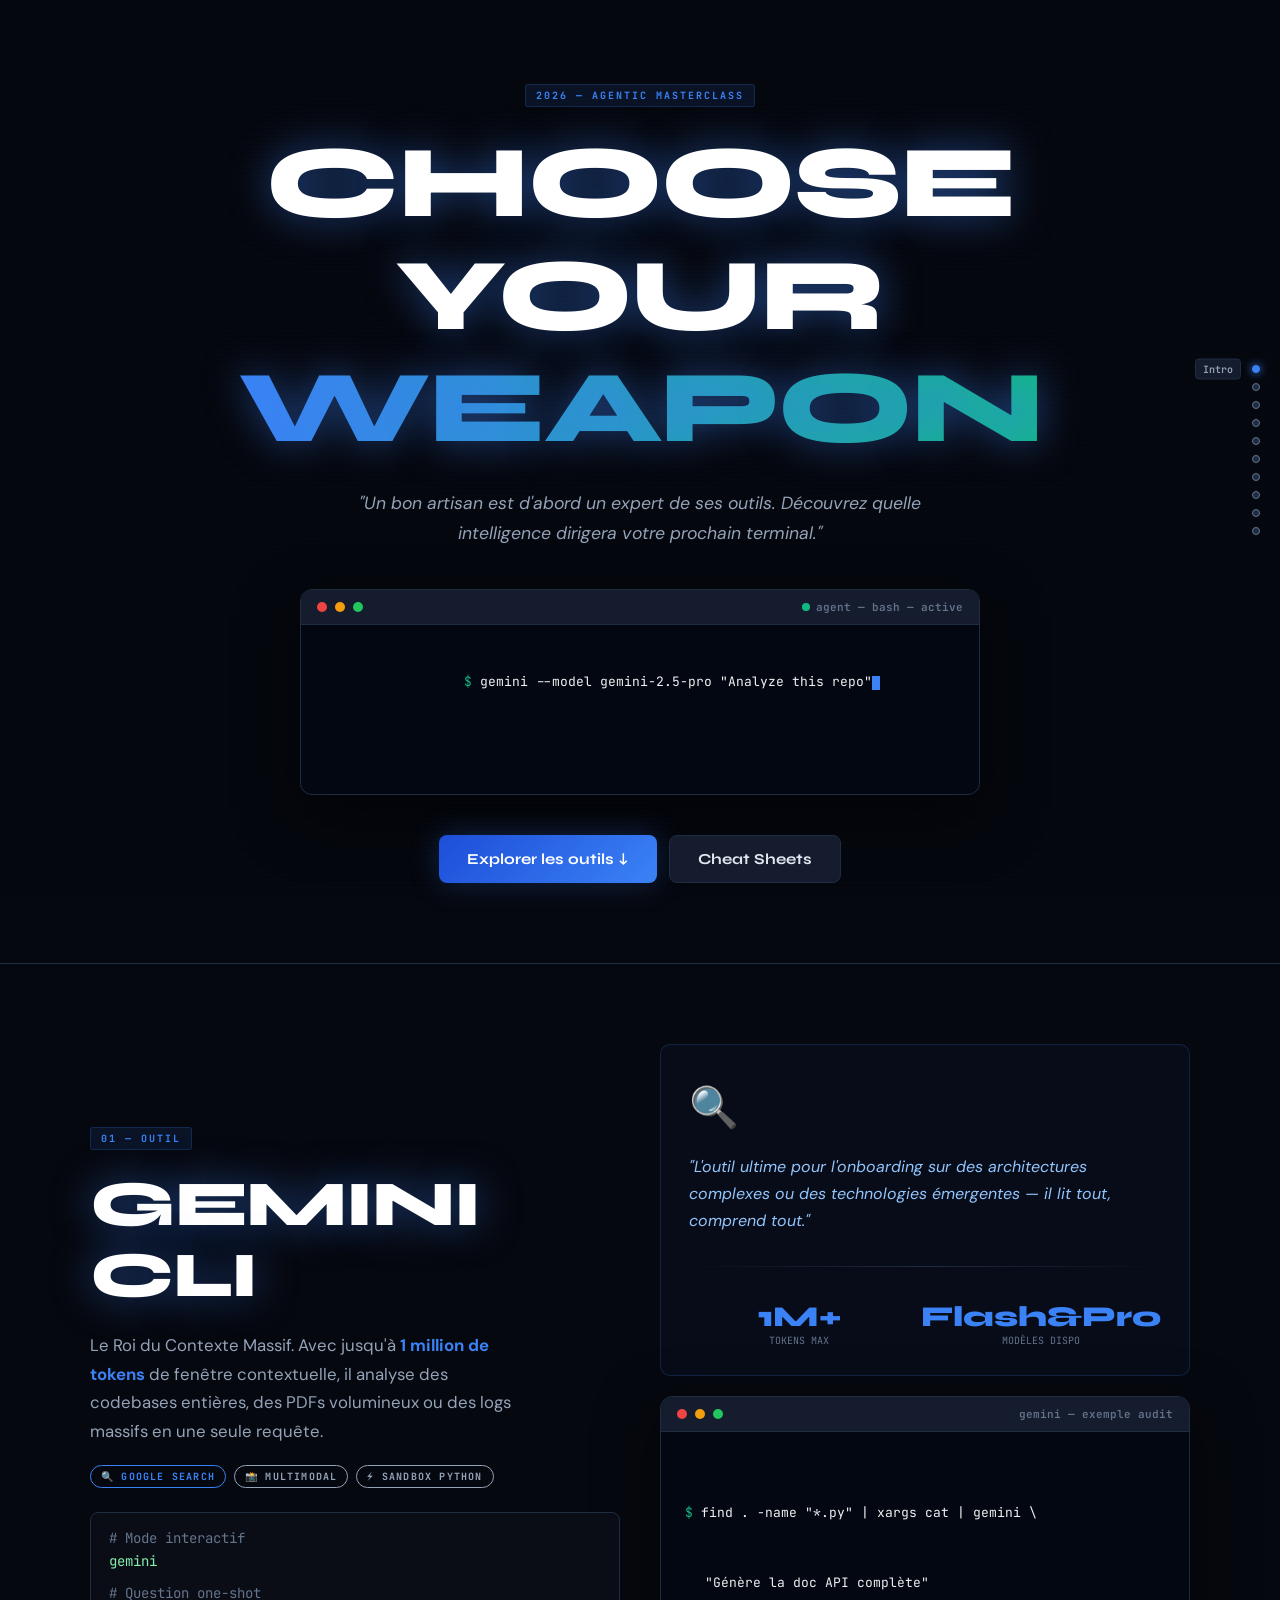
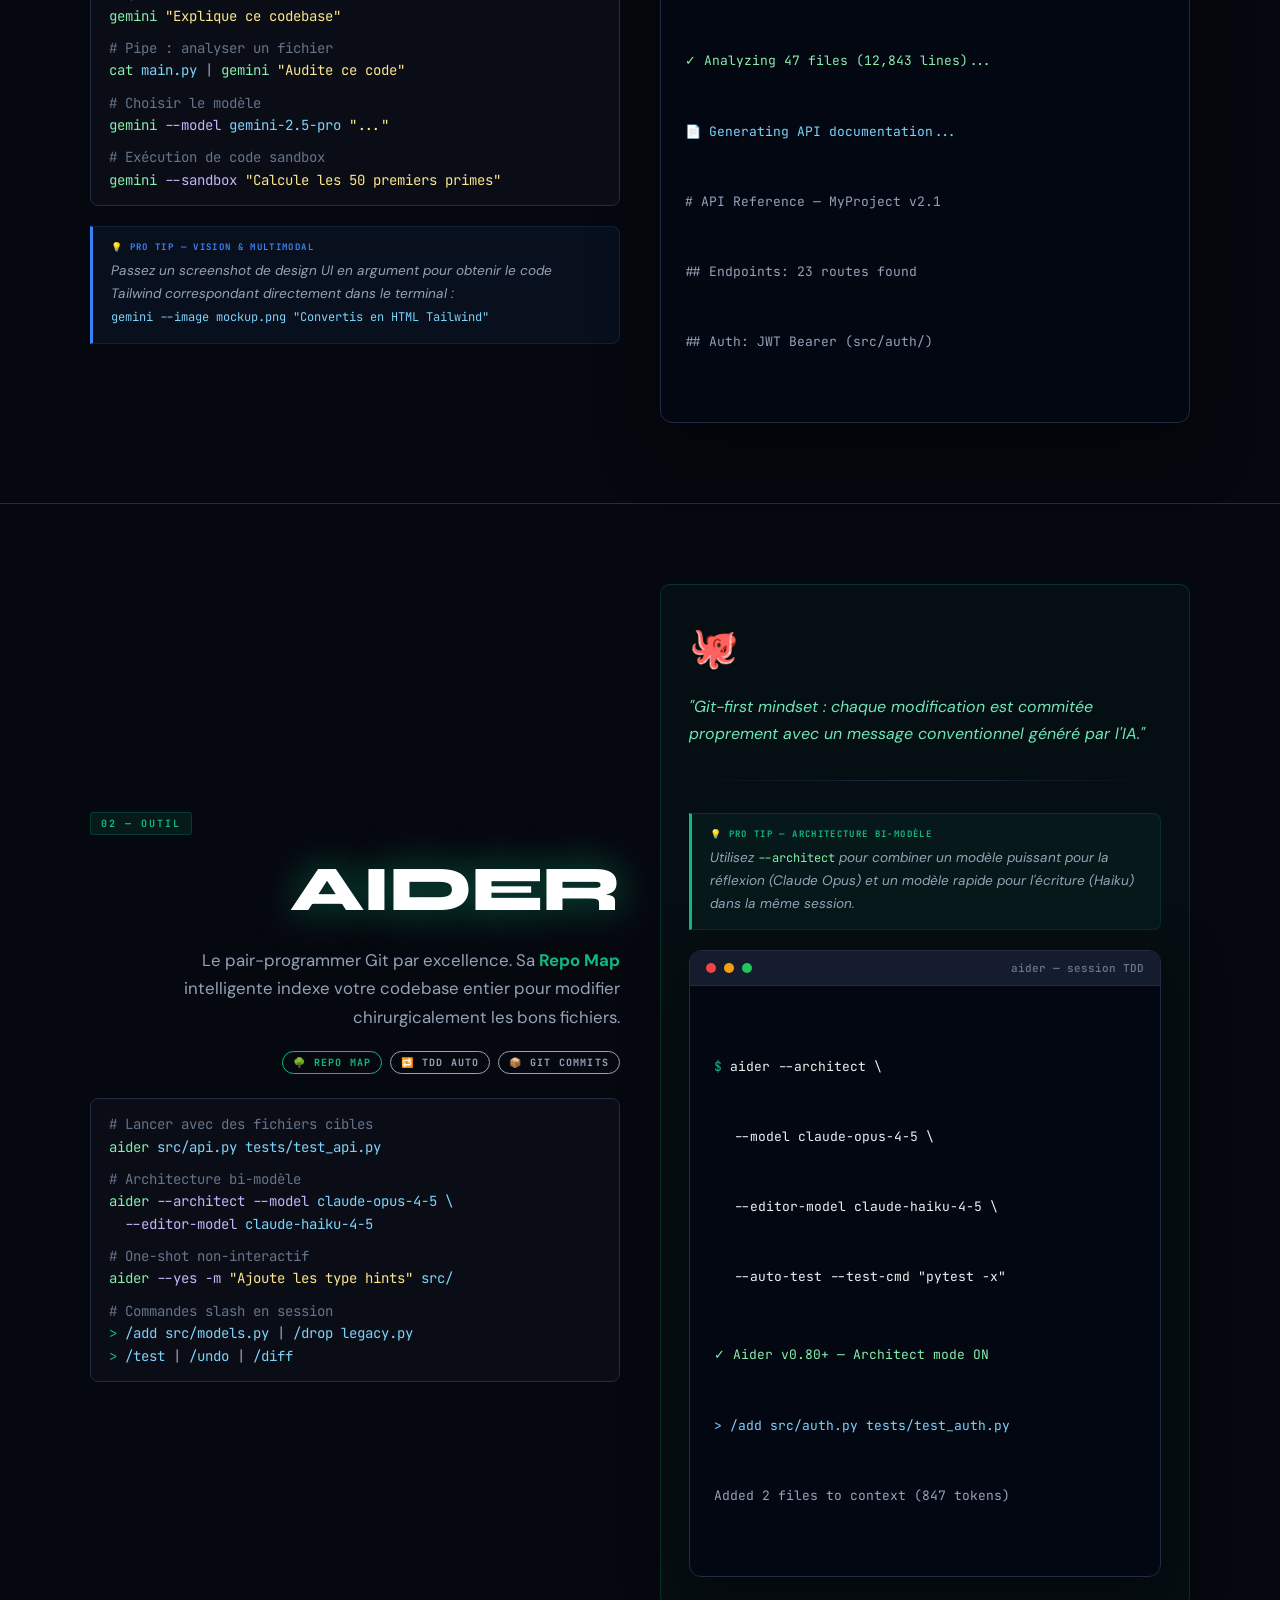
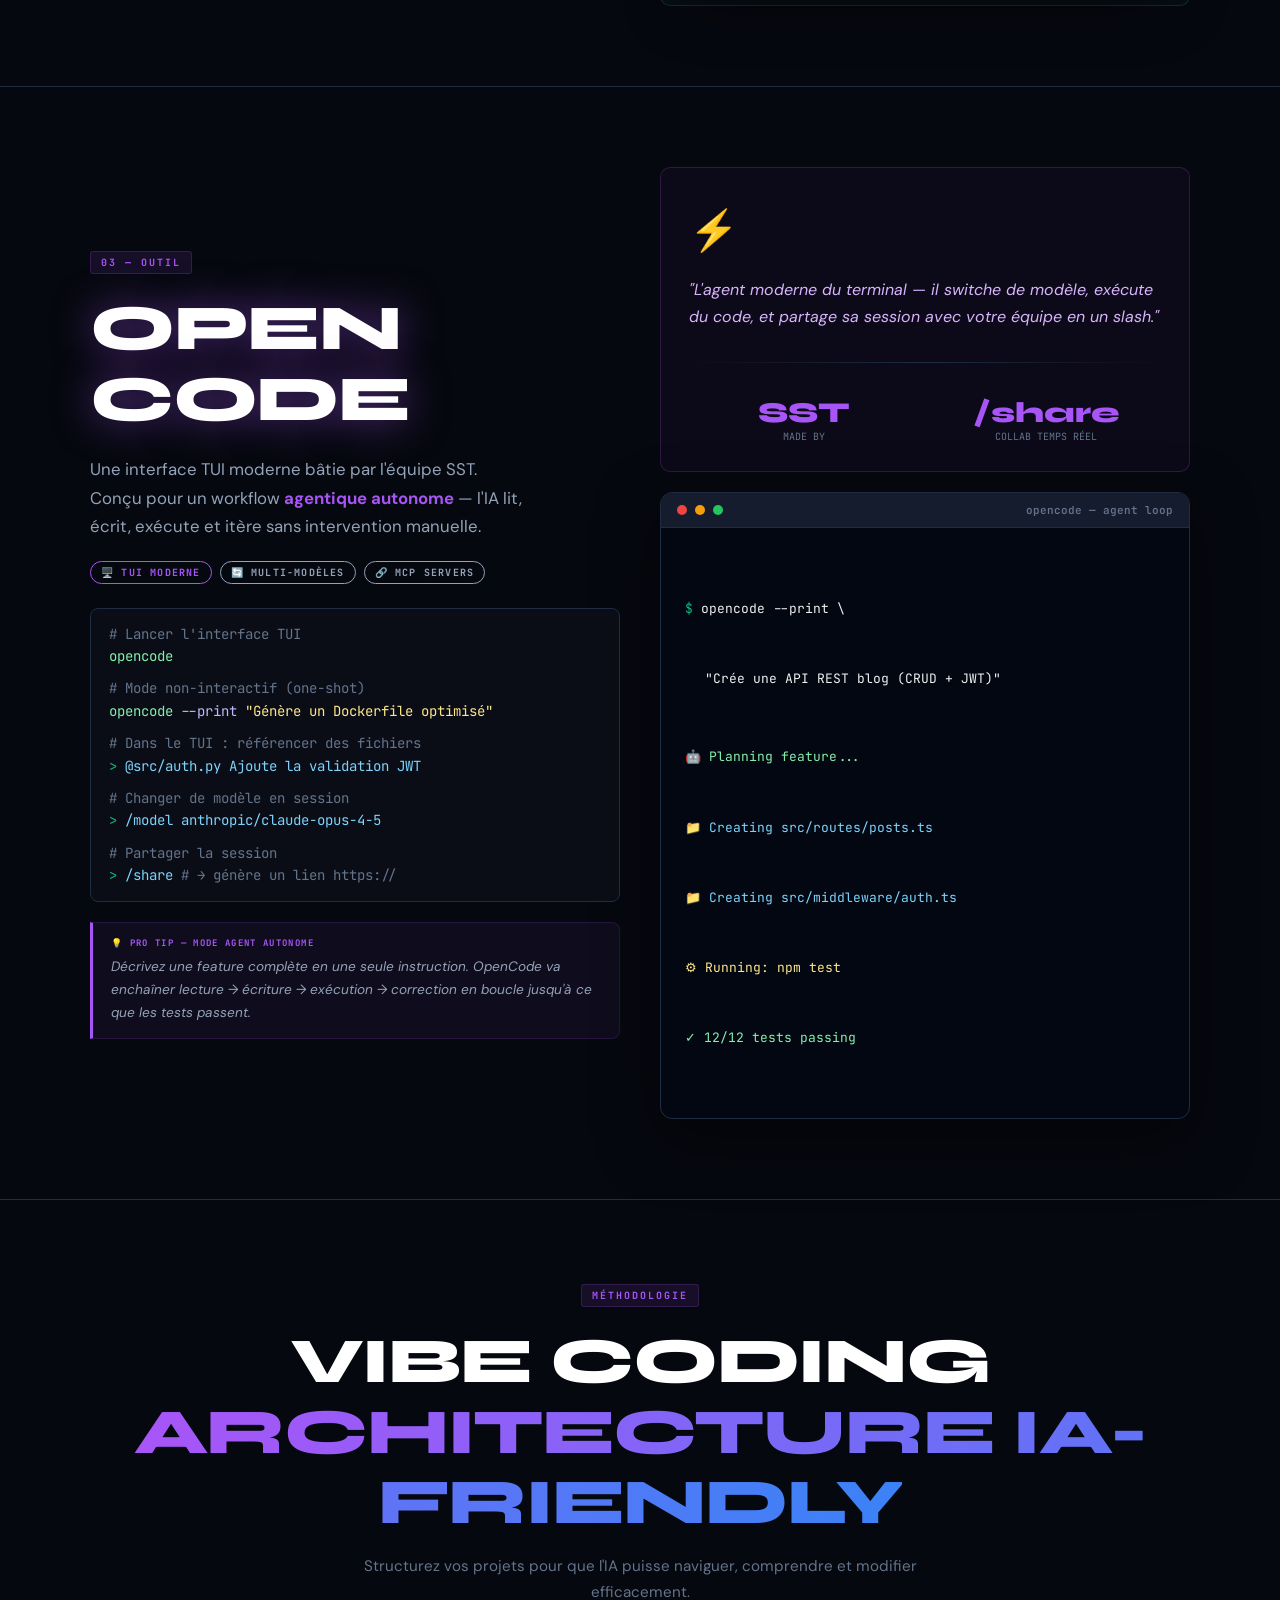
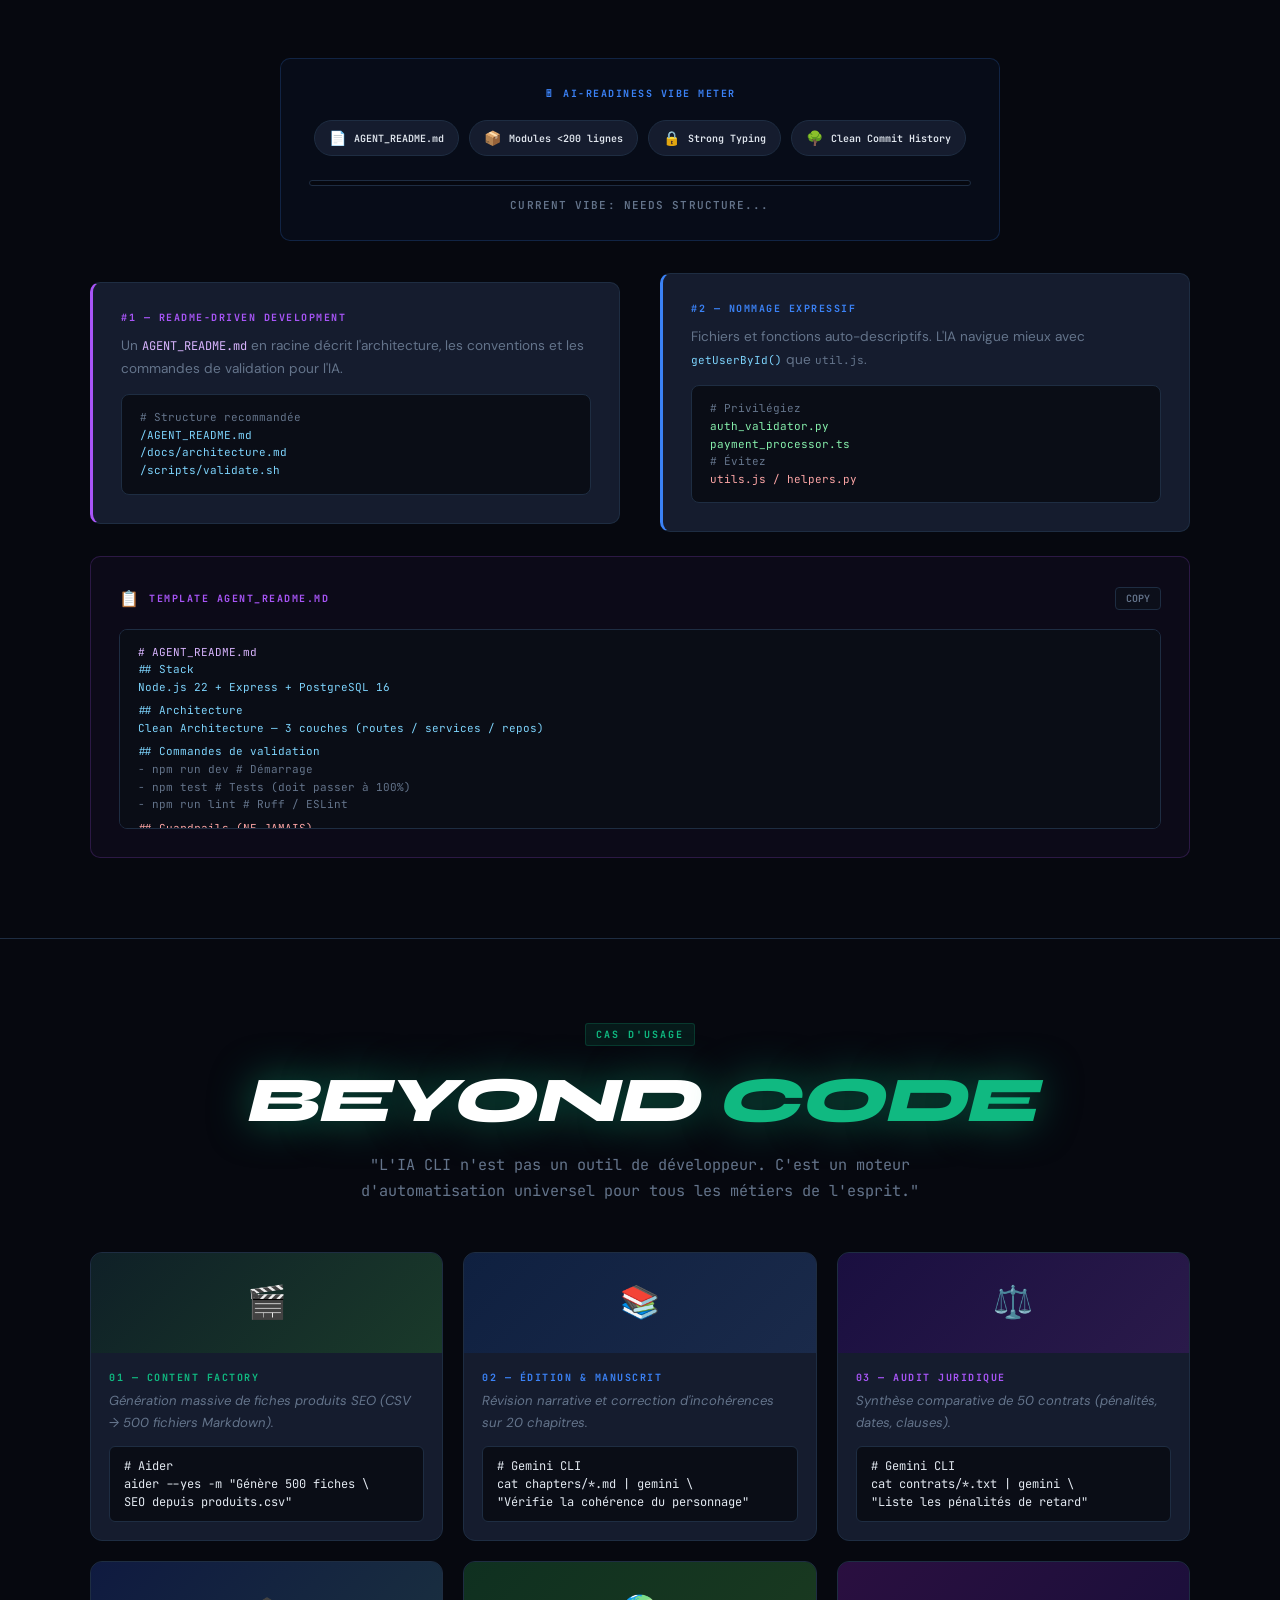
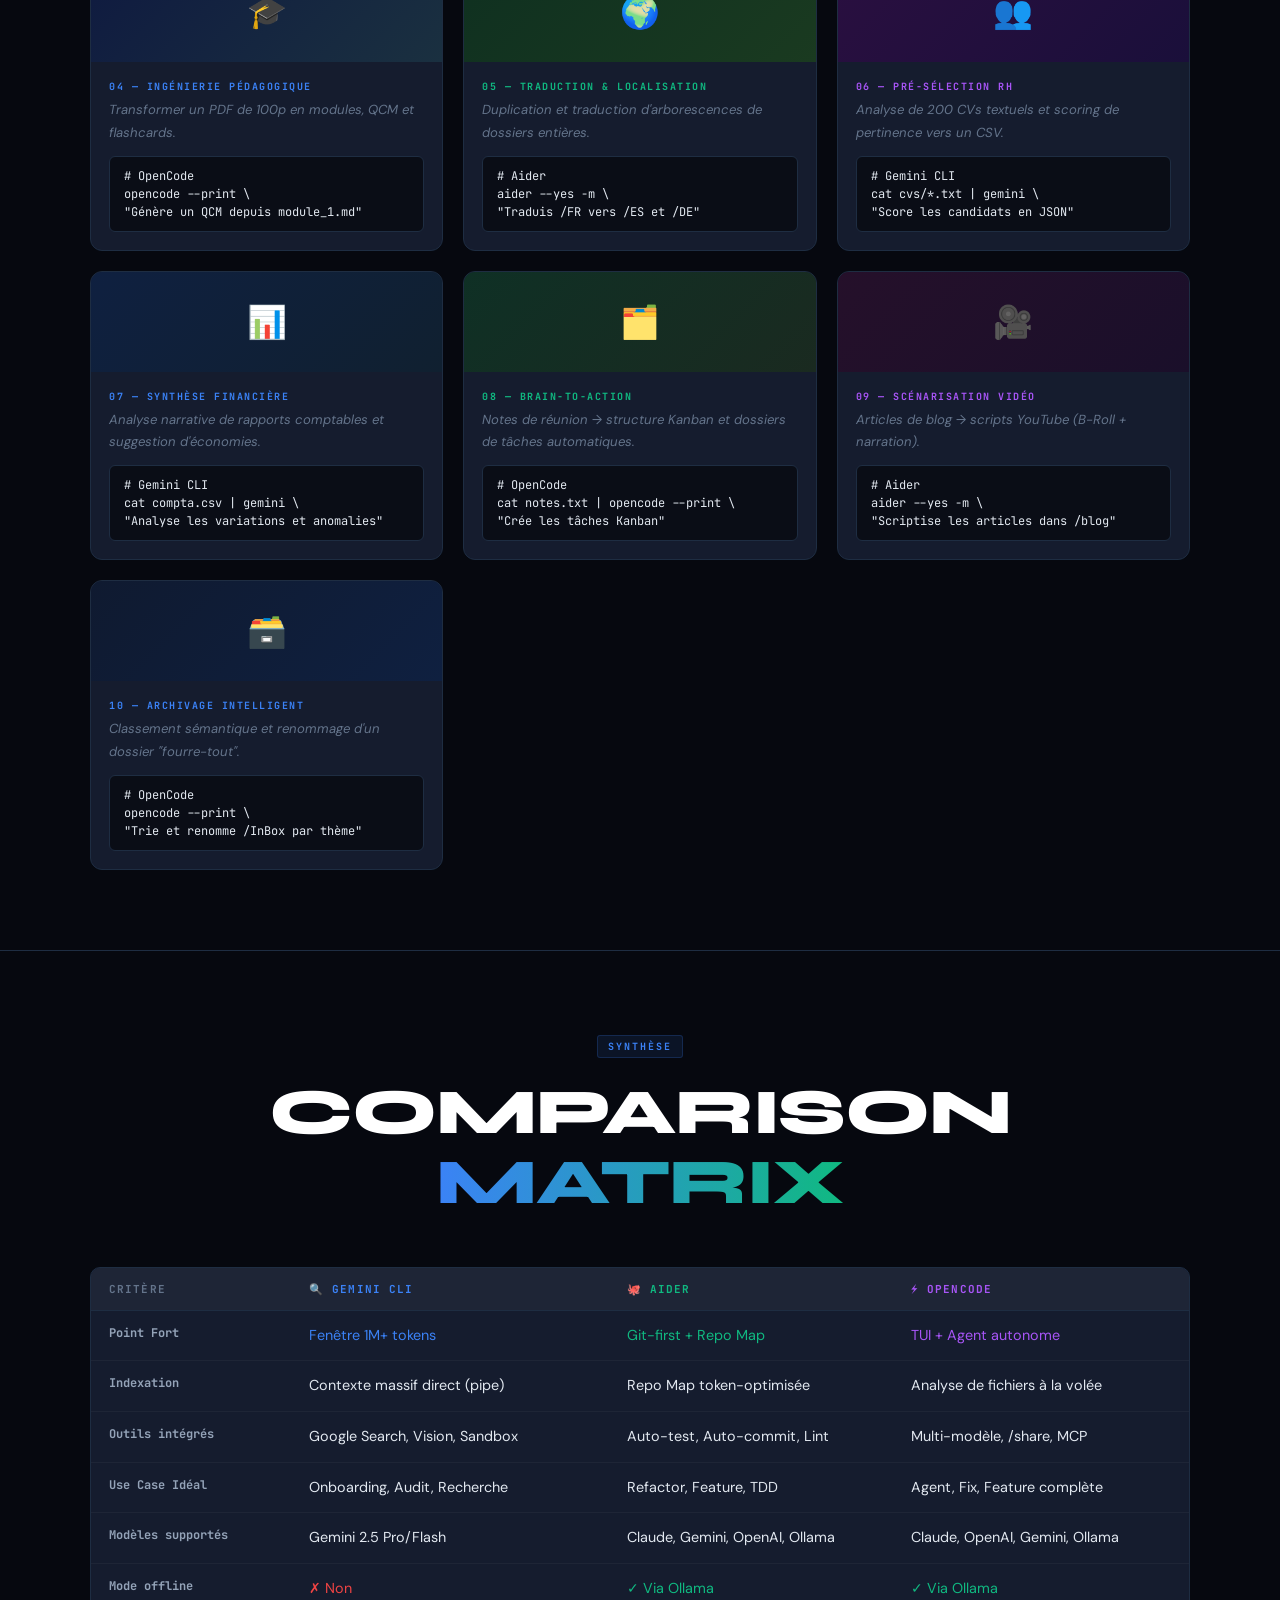
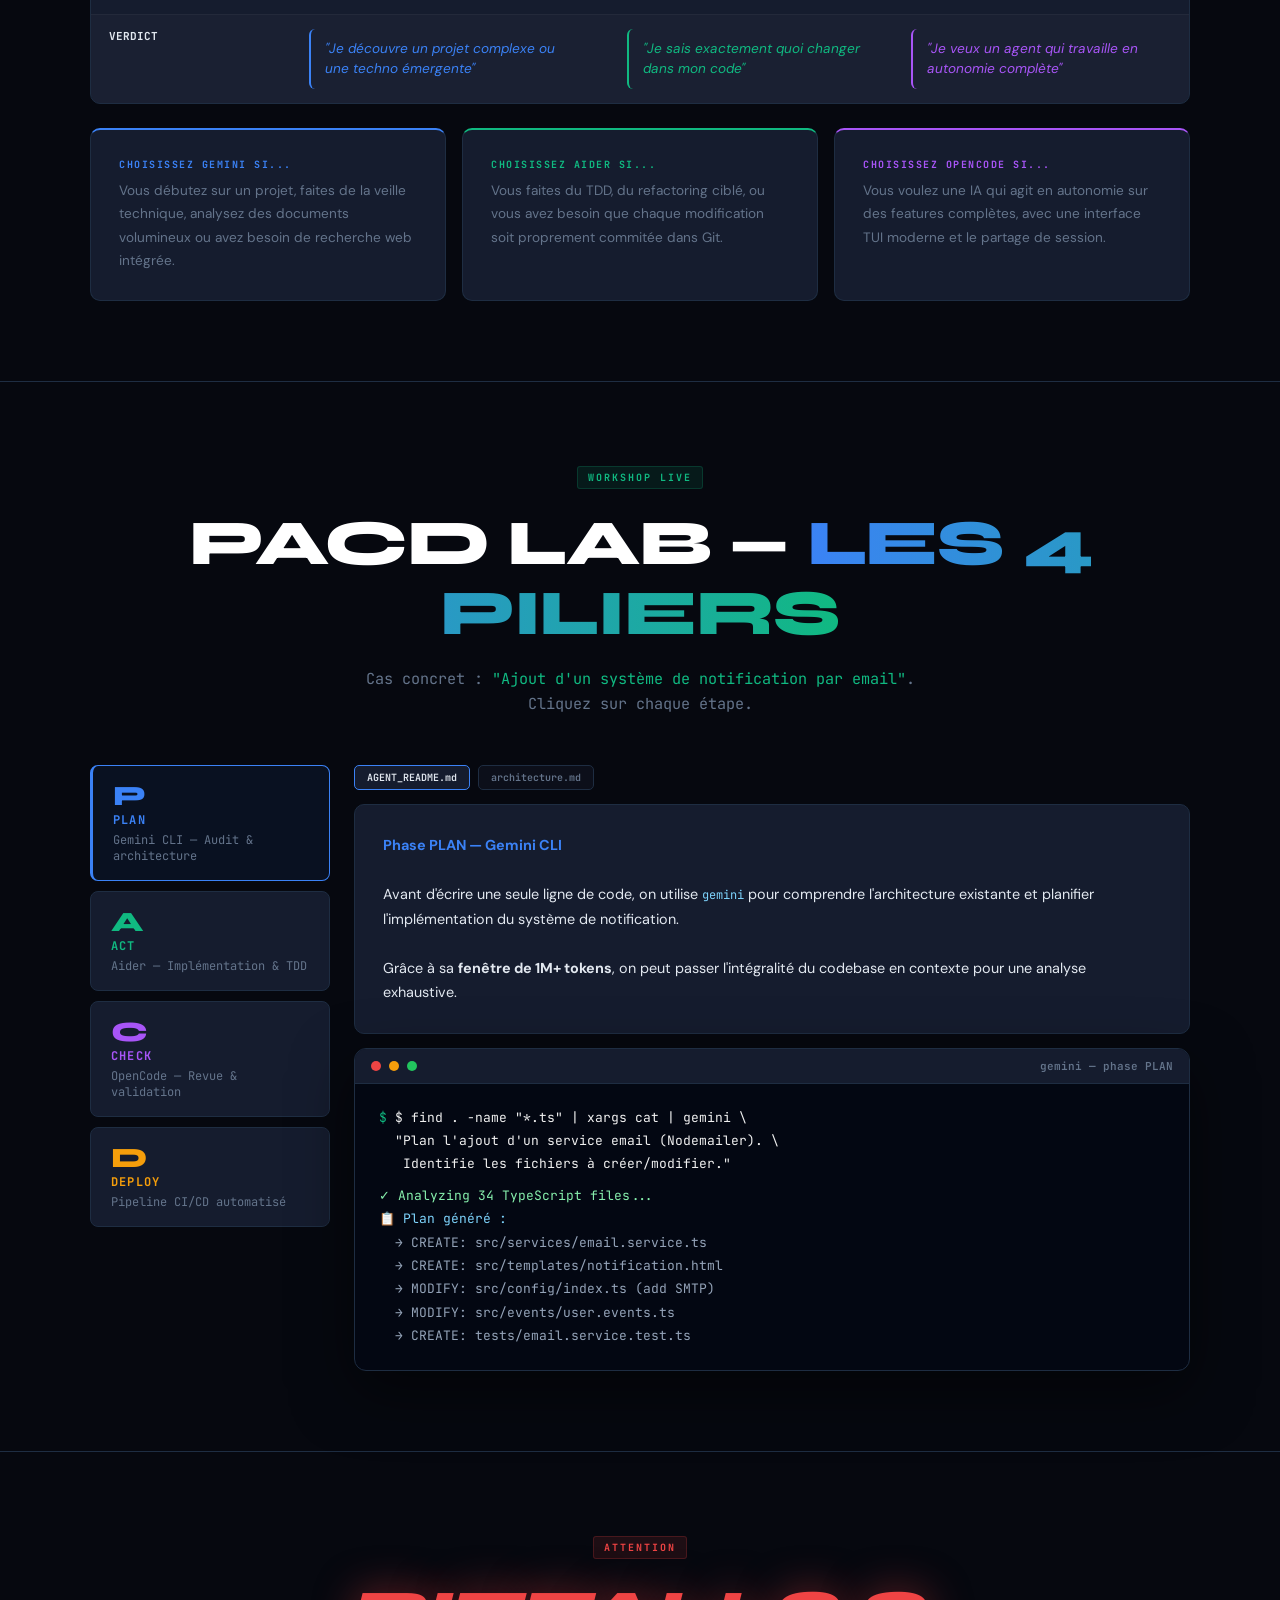
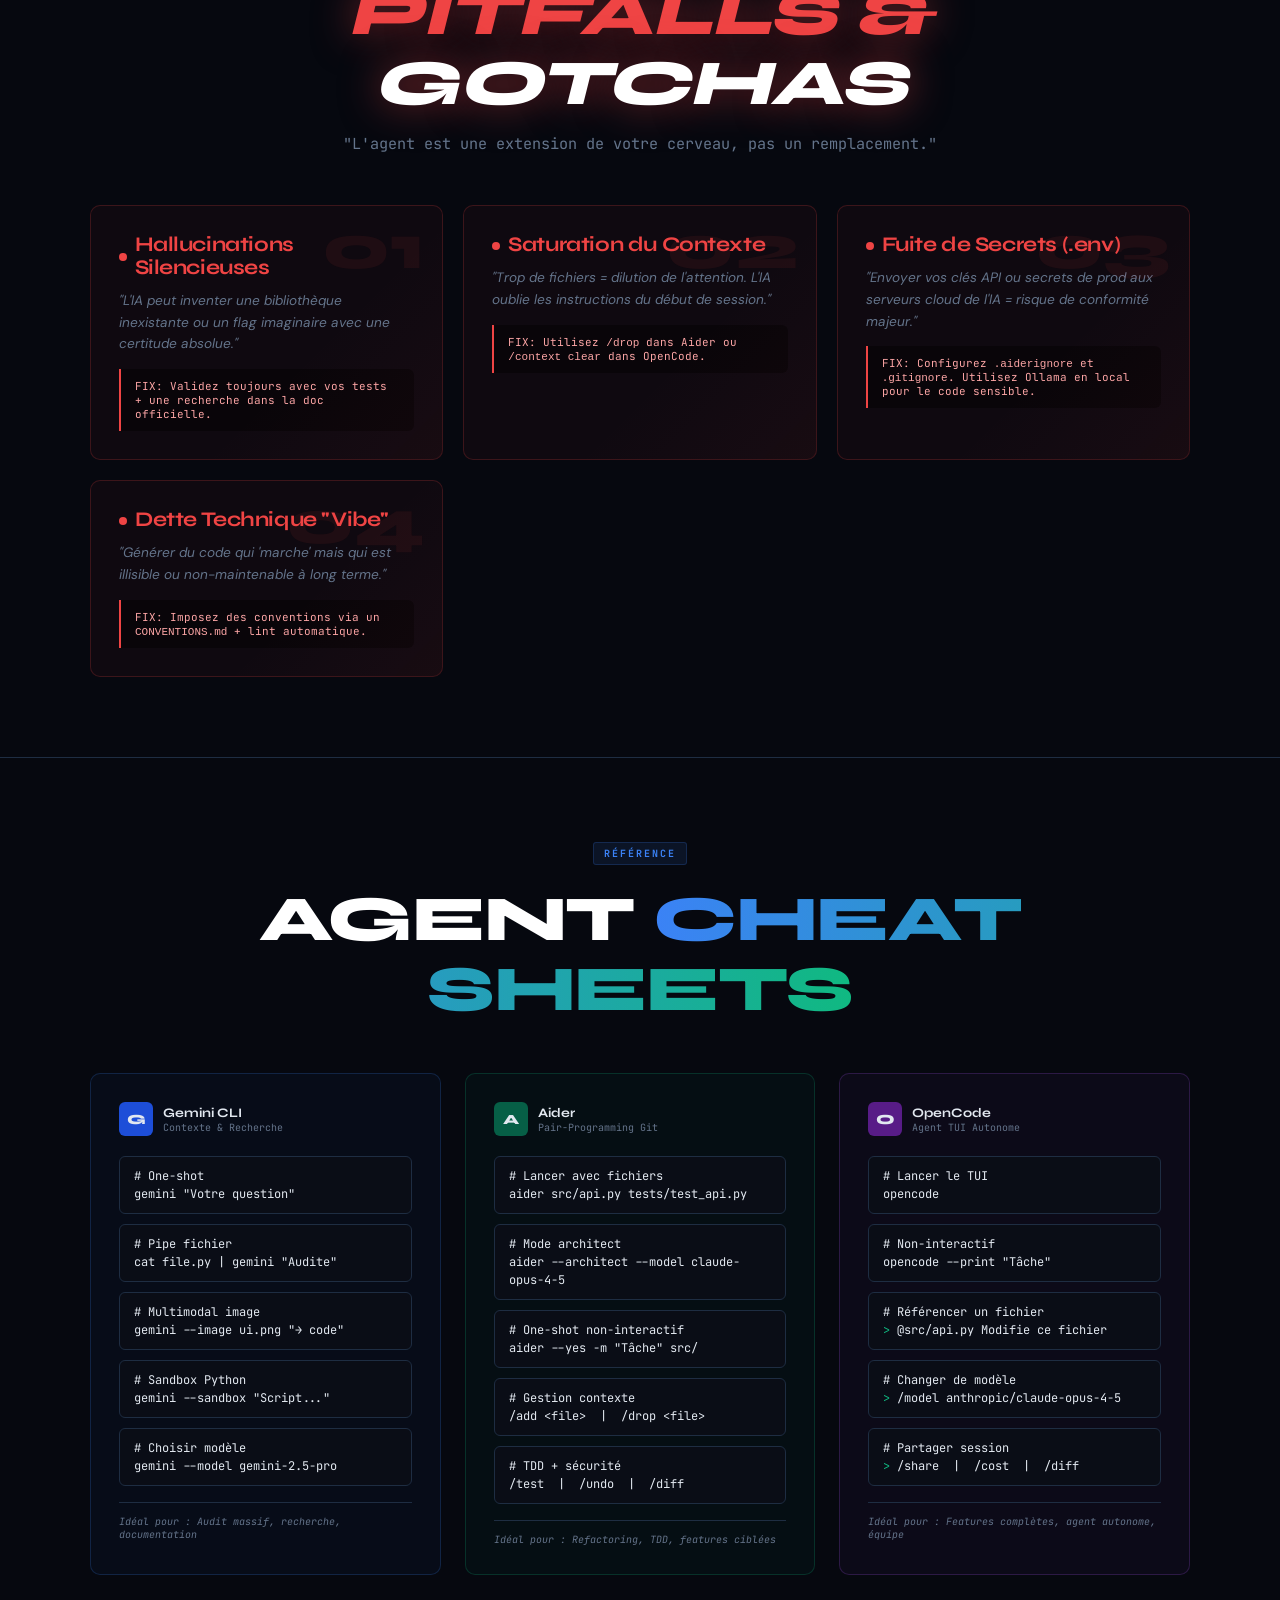
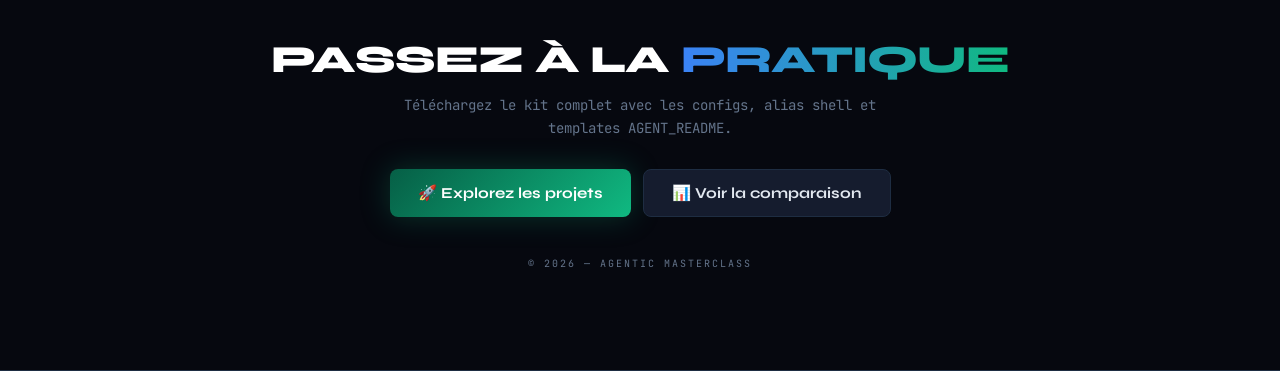
==== commit 23726b15: "style: Adjust responsive grids, terminal text wrap, and navigation dot colors Co-authored-by: aider " ====
--- a/index.html
+++ b/index.html
@@ -136,7 +136,7 @@
 .dot{width:10px;height:10px;border-radius:50%}
 .dot-r{background:#ef4444}.dot-y{background:#f59e0b}.dot-g{background:#22c55e}
 .terminal-title{font:600 11px var(--font-mono);color:var(--muted);margin-left:auto}
-.terminal-body{padding:22px 24px;font:13px/1.8 var(--font-mono);min-height:140px}
+.terminal-body{padding:22px 24px;font:13px/1.8 var(--font-mono);min-height:160px;overflow-x:auto;white-space:pre-wrap;word-break:break-all}
 .t-prompt{color:var(--emerald)}
 .t-cmd{color:#f0f0f0}
 .t-out{color:var(--muted2)}
@@ -263,14 +263,14 @@
 .grad-purple-blue{background:linear-gradient(90deg,var(--purple),var(--blue));-webkit-background-clip:text;-webkit-text-fill-color:transparent;background-clip:text}
 
 /* ========== GRID LAYOUTS ========== */
-.grid-2{display:grid;grid-template-columns:1fr 1fr;gap:32px;align-items:center}
-.grid-3{display:grid;grid-template-columns:1fr 1fr 1fr;gap:24px}
+.grid-2{display:grid;grid-template-columns:repeat(auto-fit, minmax(320px, 1fr));gap:40px;align-items:center}
+.grid-3{display:grid;grid-template-columns:repeat(auto-fit, minmax(280px, 1fr));gap:24px}
 @media(max-width:900px){
-  .grid-2,.grid-3{grid-template-columns:1fr}
-  section{padding:60px 20px}
-  h1{font-size:3rem}
+  .grid-2,.grid-3{grid-template-columns:1fr;gap:32px}
+  section{padding:80px 24px}
+  h1{font-size:3.5rem}
   #sidenav{display:none}
-  .pitfall-num{font-size:40px}
+  .pitfall-num{font-size:48px}
 }
 
 /* ========== SECTION LABEL ========== */
@@ -327,9 +327,9 @@
   <a class="nav-dot" data-target="vibecoding" data-label="Vibe Coding" href="#vibecoding"></a>
   <a class="nav-dot emerald" data-target="non-it-cases" data-label="Beyond Code" href="#non-it-cases"></a>
   <a class="nav-dot purple" data-target="comparison" data-label="Comparaison" href="#comparison"></a>
-  <a class="nav-dot" data-target="methodology" data-label="PACD Lab" href="#methodology"></a>
-  <a class="nav-dot" data-target="pitfalls" data-label="Pitfalls" href="#pitfalls"></a>
-  <a class="nav-dot emerald" data-target="cheatsheet" data-label="Cheat Sheets" href="#cheatsheet"></a>
+  <a class="nav-dot emerald" data-target="methodology" data-label="PACD Lab" href="#methodology"></a>
+  <a class="nav-dot red" data-target="pitfalls" data-label="Pitfalls" href="#pitfalls"></a>
+  <a class="nav-dot" data-target="cheatsheet" data-label="Cheat Sheets" href="#cheatsheet"></a>
 </nav>
 
 <!-- ======================================================== -->
@@ -1381,4 +1381,4 @@
 setPACD('P');
 </script>
 </body>
-</html>+</html>
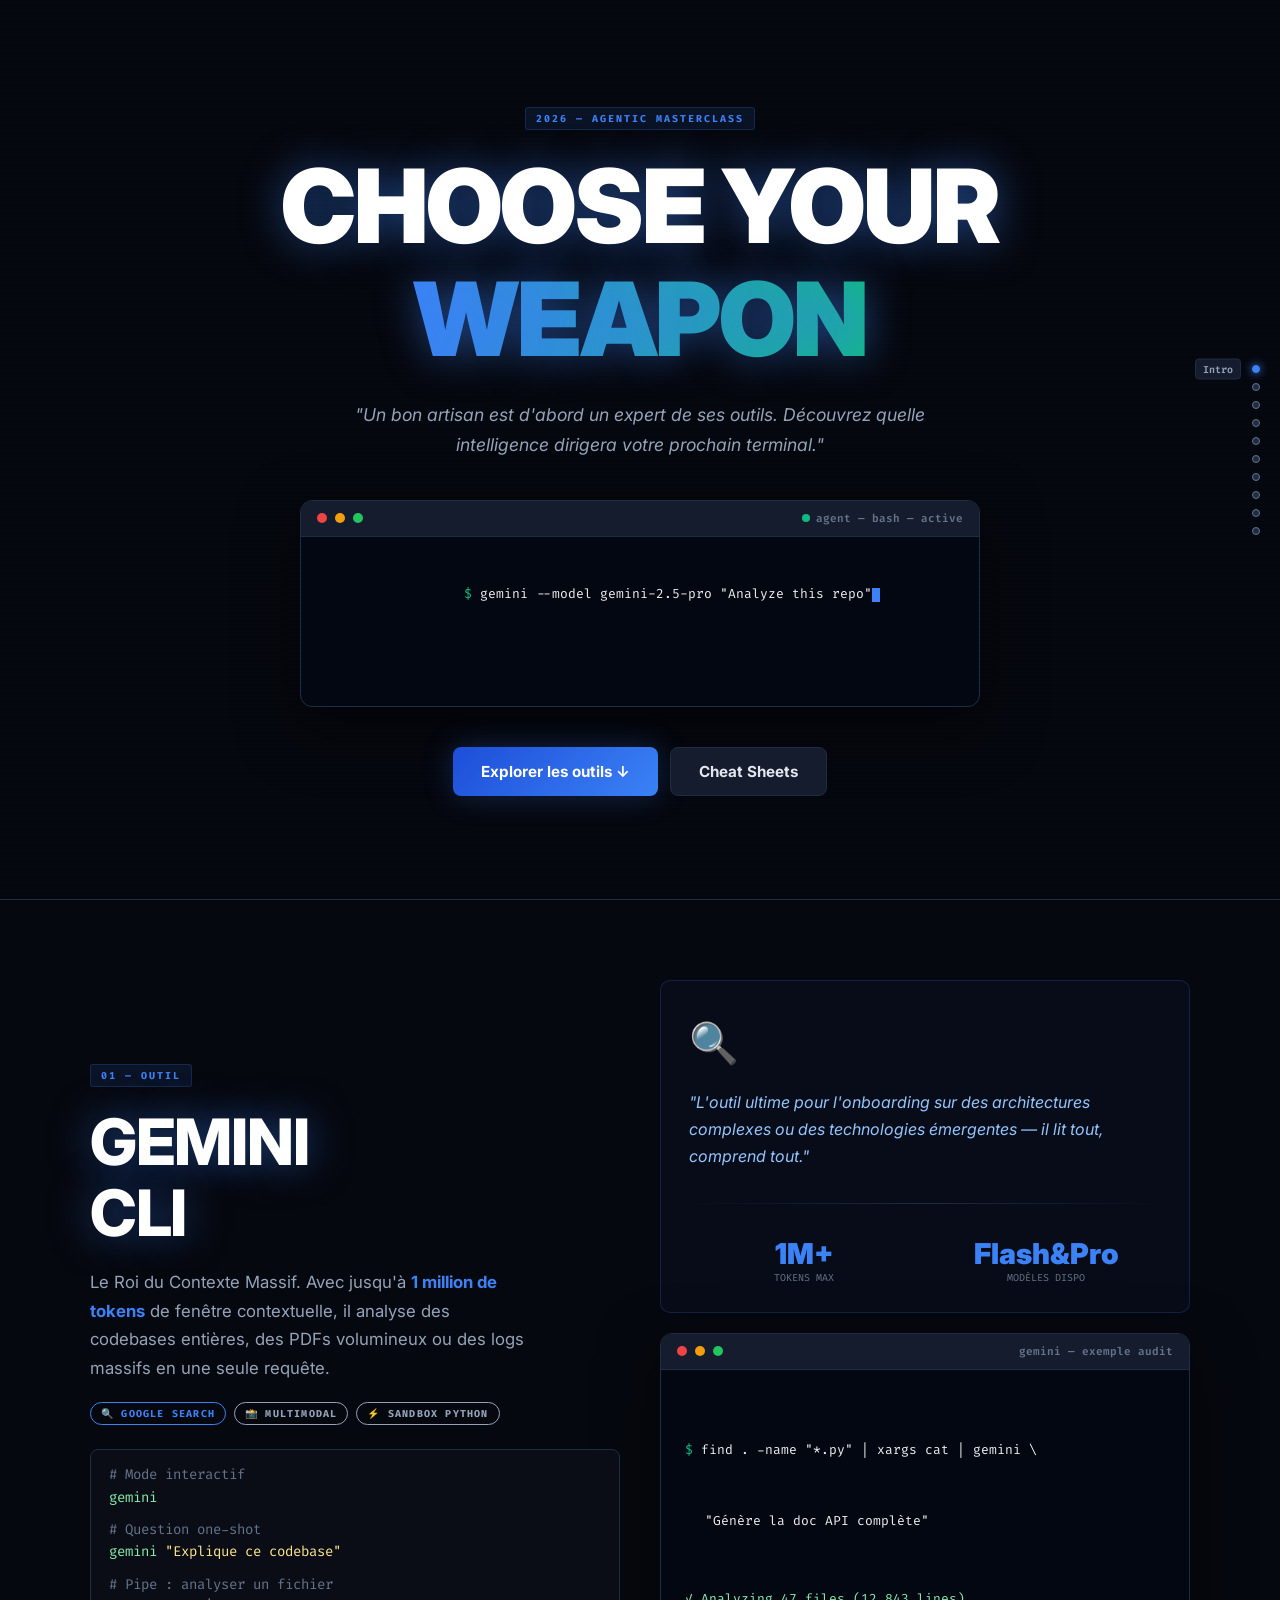
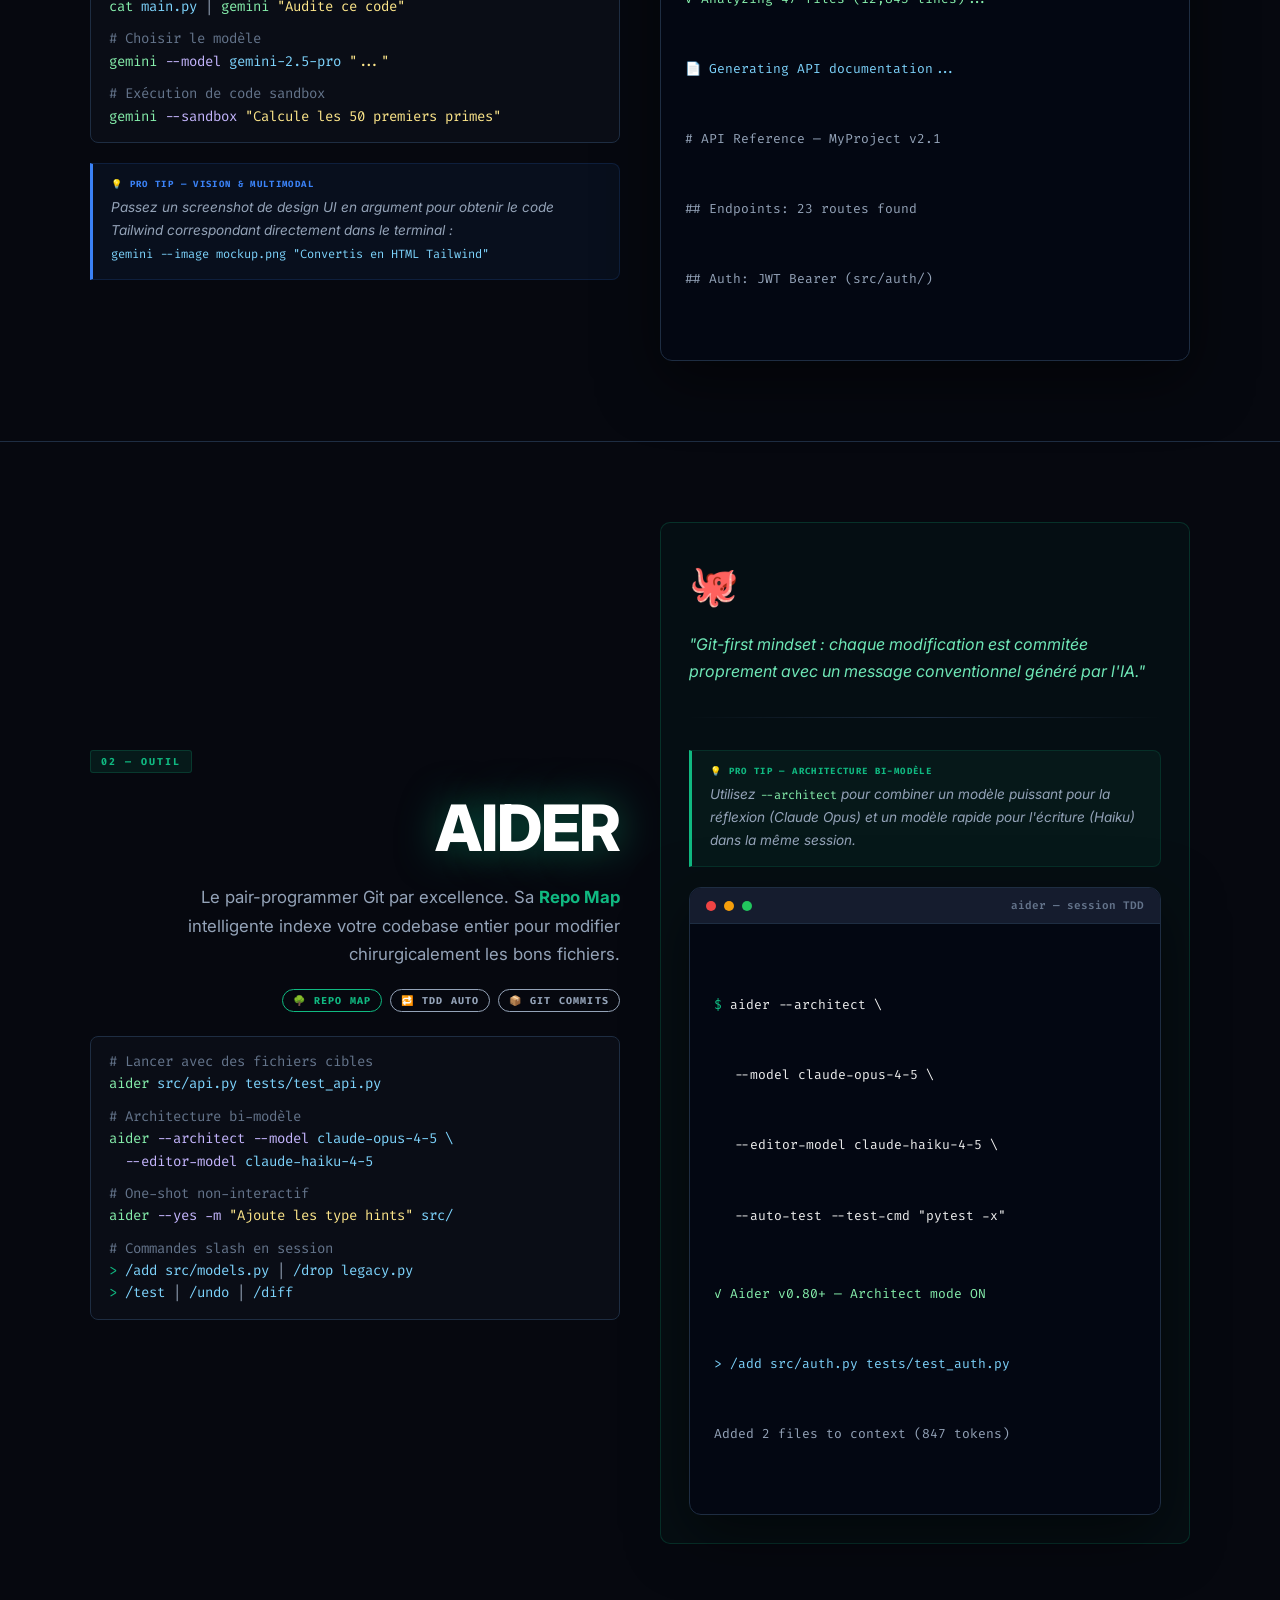
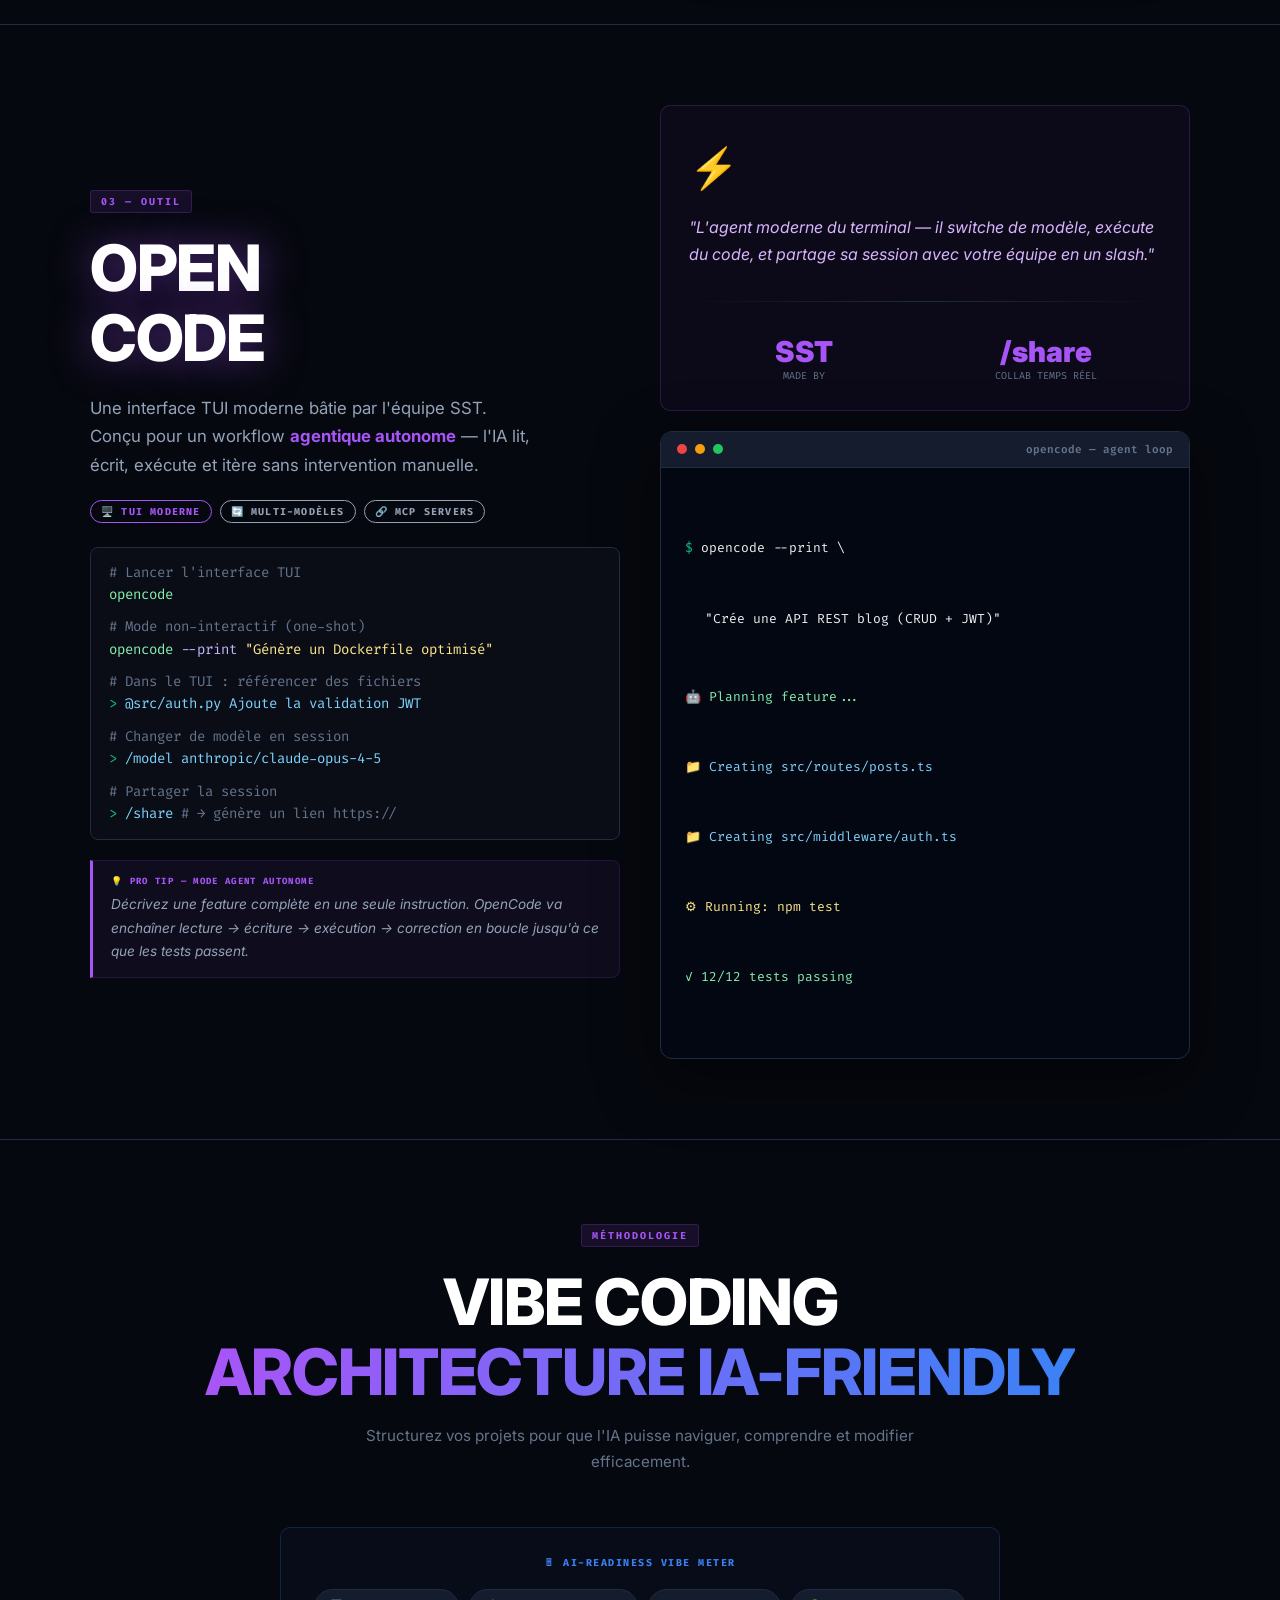
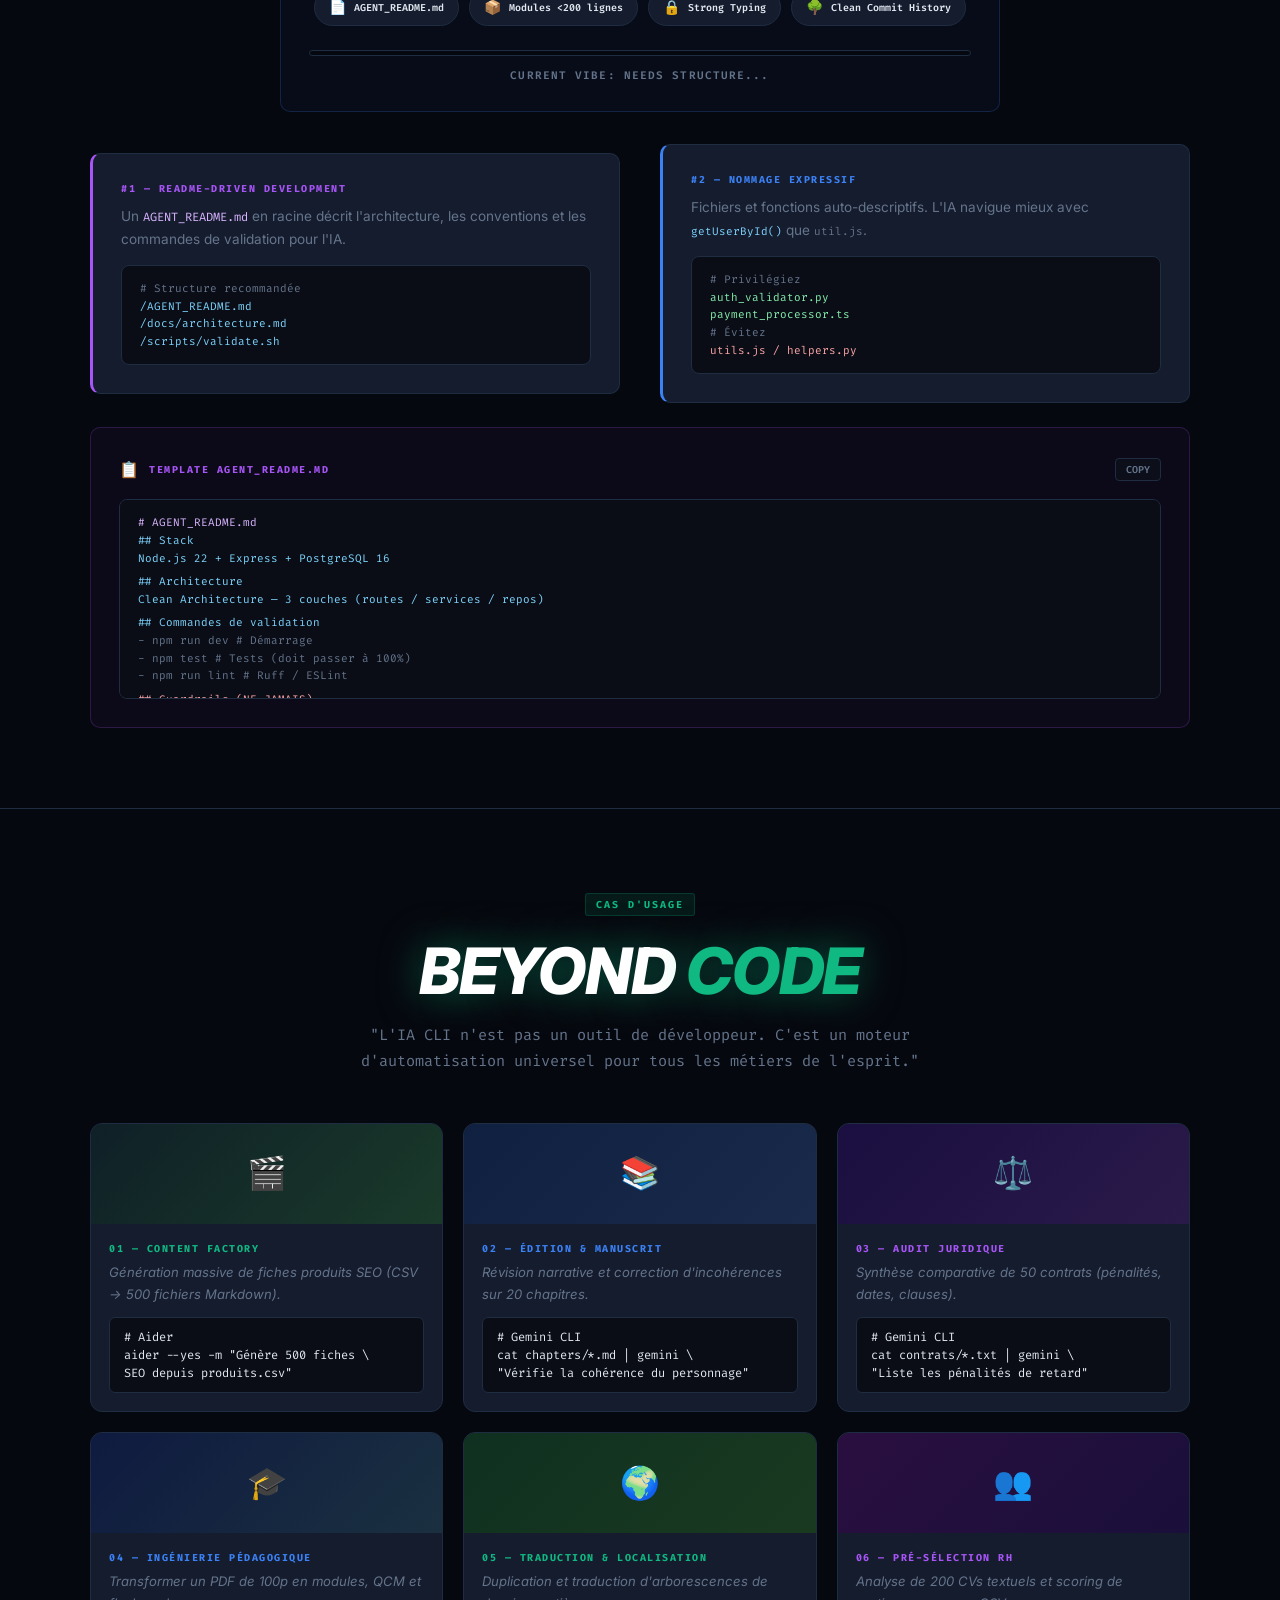
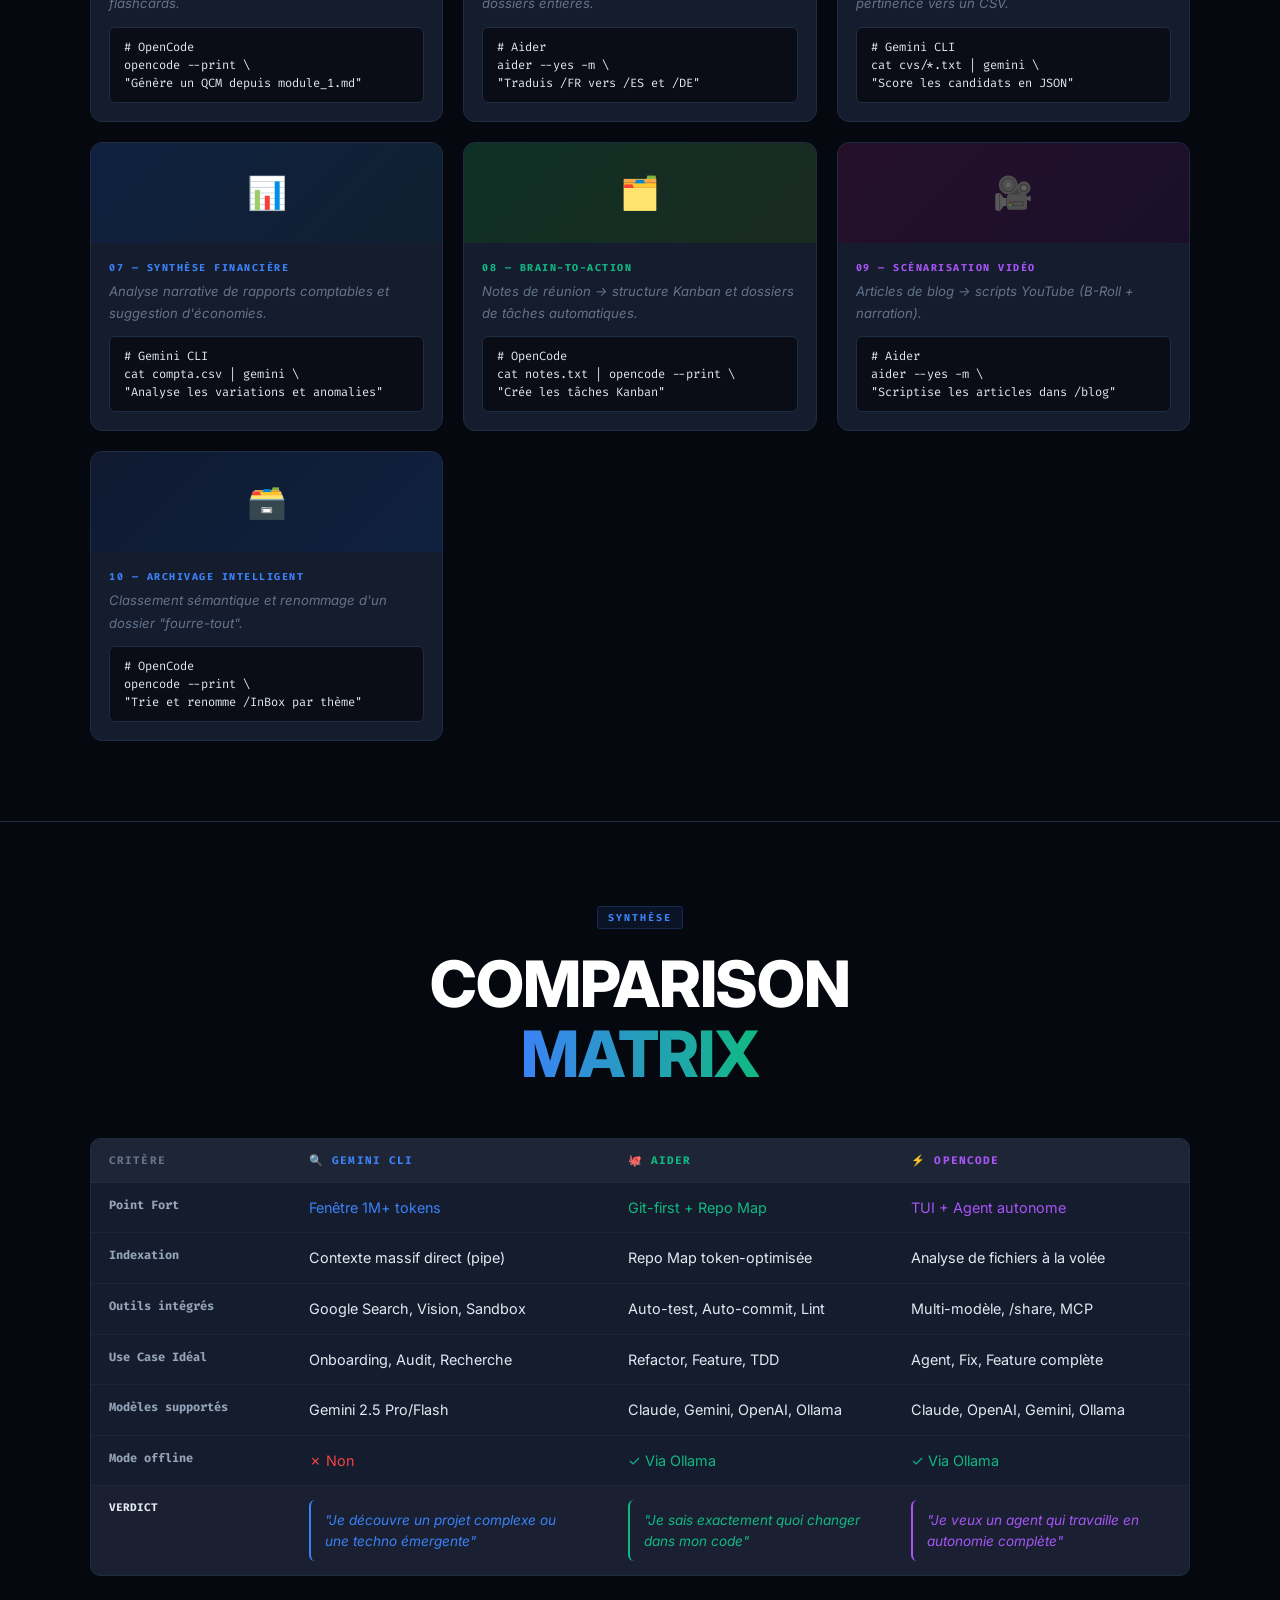
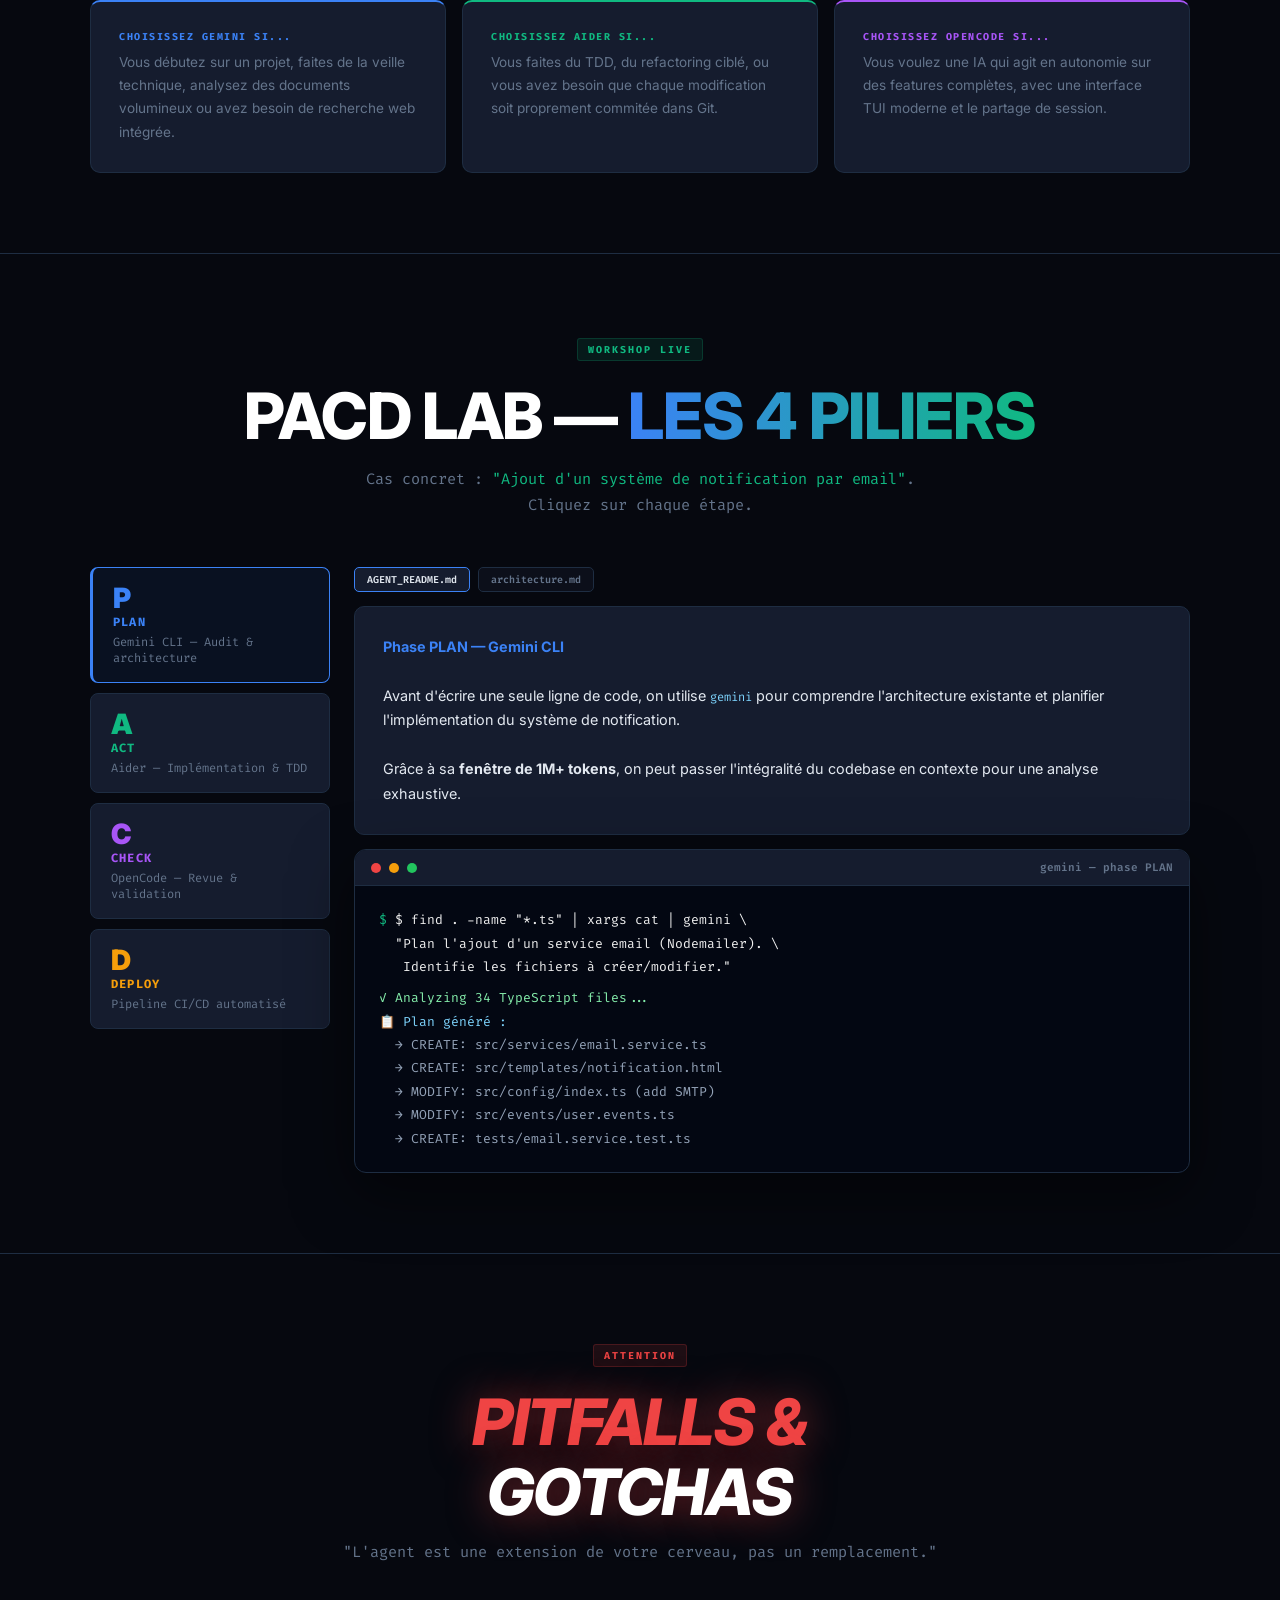
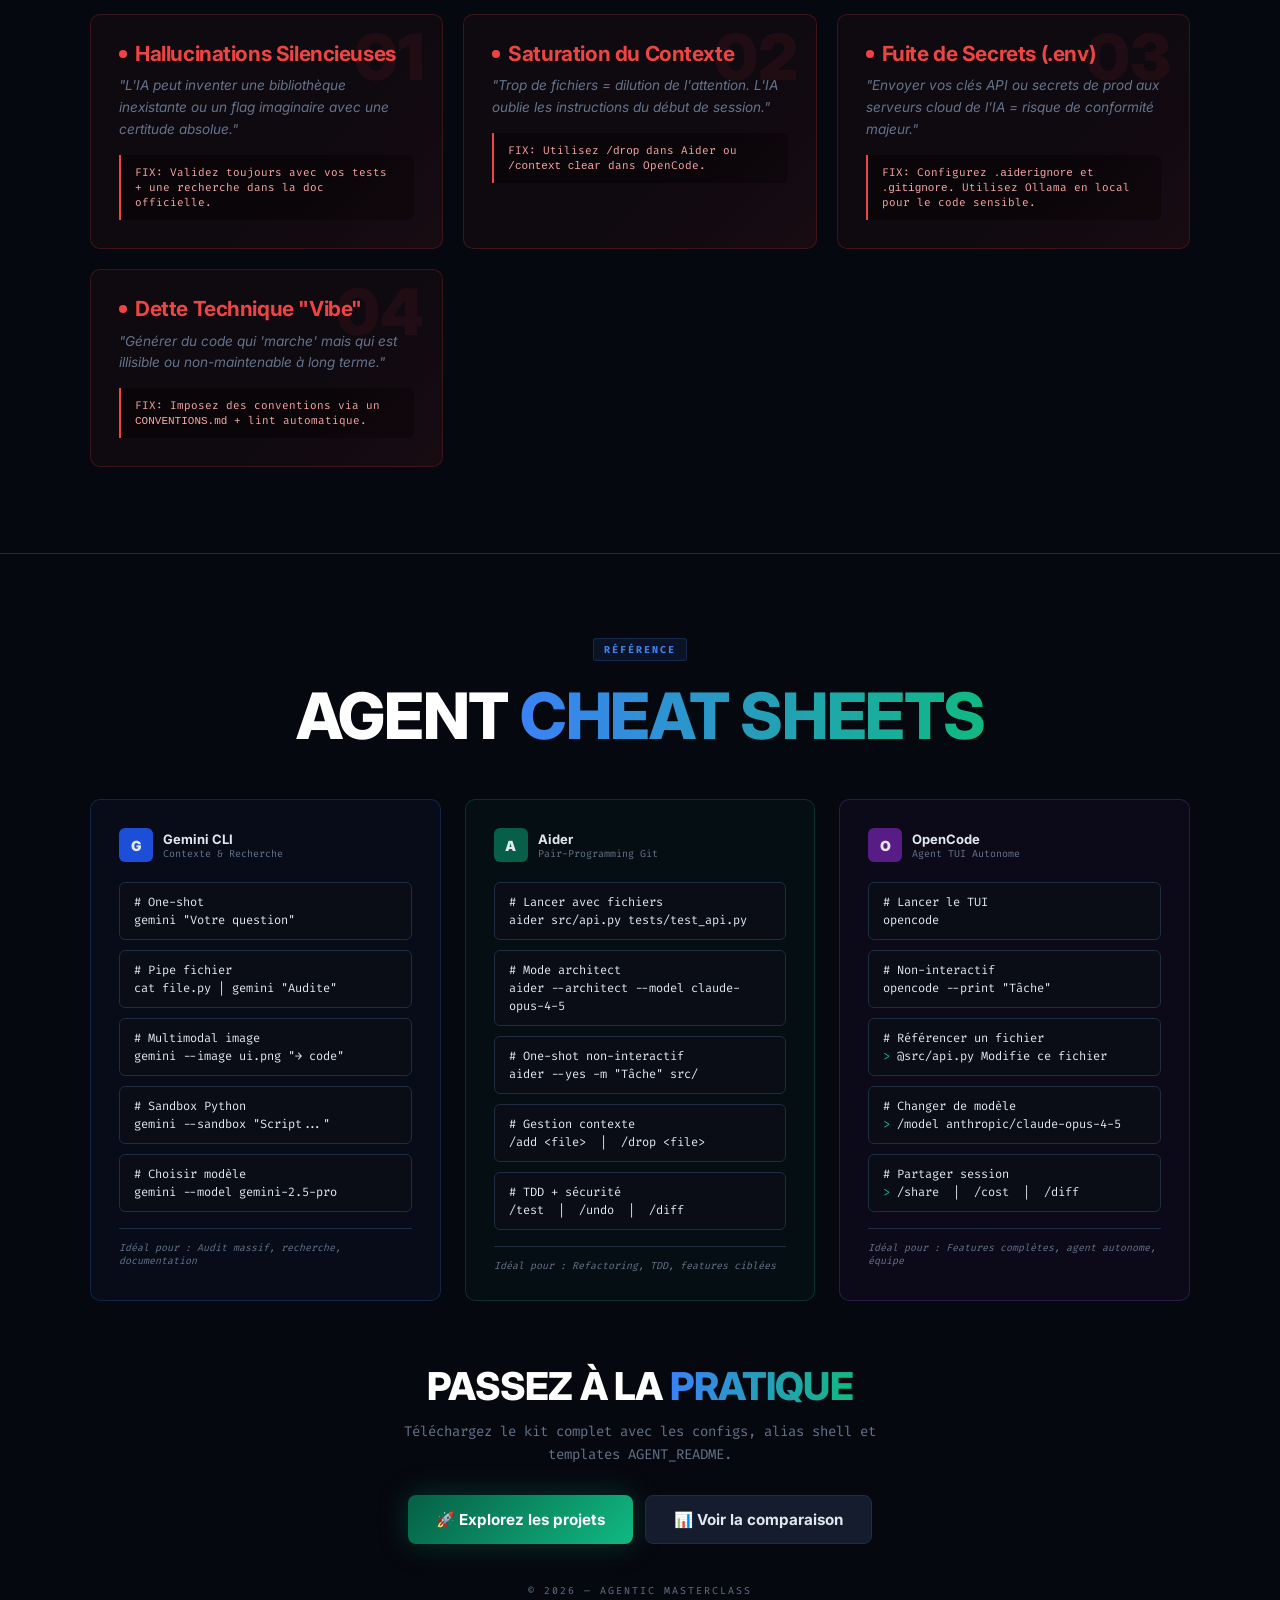
==== commit b3a030c8: "docs: Add project audit report and update presentation fonts" ====
--- a/index.html
+++ b/index.html
@@ -4,7 +4,7 @@
 <meta charset="UTF-8">
 <meta name="viewport" content="width=device-width, initial-scale=1.0">
 <title>AI CLI Tools Masterclass — Choose Your Weapon</title>
-<link href="https://fonts.googleapis.com/css2?family=JetBrains+Mono:wght@400;700&family=Syne:wght@700;800;900&family=DM+Sans:ital,wght@0,400;0,500;1,400&display=swap" rel="stylesheet">
+<link href="https://fonts.googleapis.com/css2?family=Fira+Code&family=Inter:wght@400;700;900&display=swap" rel="stylesheet">
 <style>
 /* ========== RESET & BASE ========== */
 *,*::before,*::after{box-sizing:border-box;margin:0;padding:0}
@@ -27,9 +27,9 @@
   --muted2:#94a3b8;
   --code-bg:#0a0d16;
   --radius:10px;
-  --font-head:'Syne',sans-serif;
-  --font-body:'DM Sans',sans-serif;
-  --font-mono:'JetBrains Mono',monospace;
+  --font-head:'Inter',sans-serif;
+  --font-body:'Inter',sans-serif;
+  --font-mono:'Fira Code',monospace;
 }
 html{scroll-behavior:smooth;scroll-snap-type:y proximity}
 body{
@@ -398,7 +398,7 @@
         </div>
 
         <div class="pro-tip" style="color:var(--blue);background:rgba(59,130,246,.06);border:1px solid rgba(59,130,246,.15);border-left:3px solid var(--blue);margin-top:20px">
-          <div class="pt-label" style="color:var(--blue)">💡 Pro Tip — Vision & Multimodal</div>
+          <div class="pt-label">💡 Pro Tip — Vision & Multimodal</div>
           <p>Passez un screenshot de design UI en argument pour obtenir le code Tailwind correspondant directement dans le terminal :<br>
           <code style="font:12px var(--font-mono);color:#7dd3fc">gemini --image mockup.png "Convertis en HTML Tailwind"</code></p>
         </div>
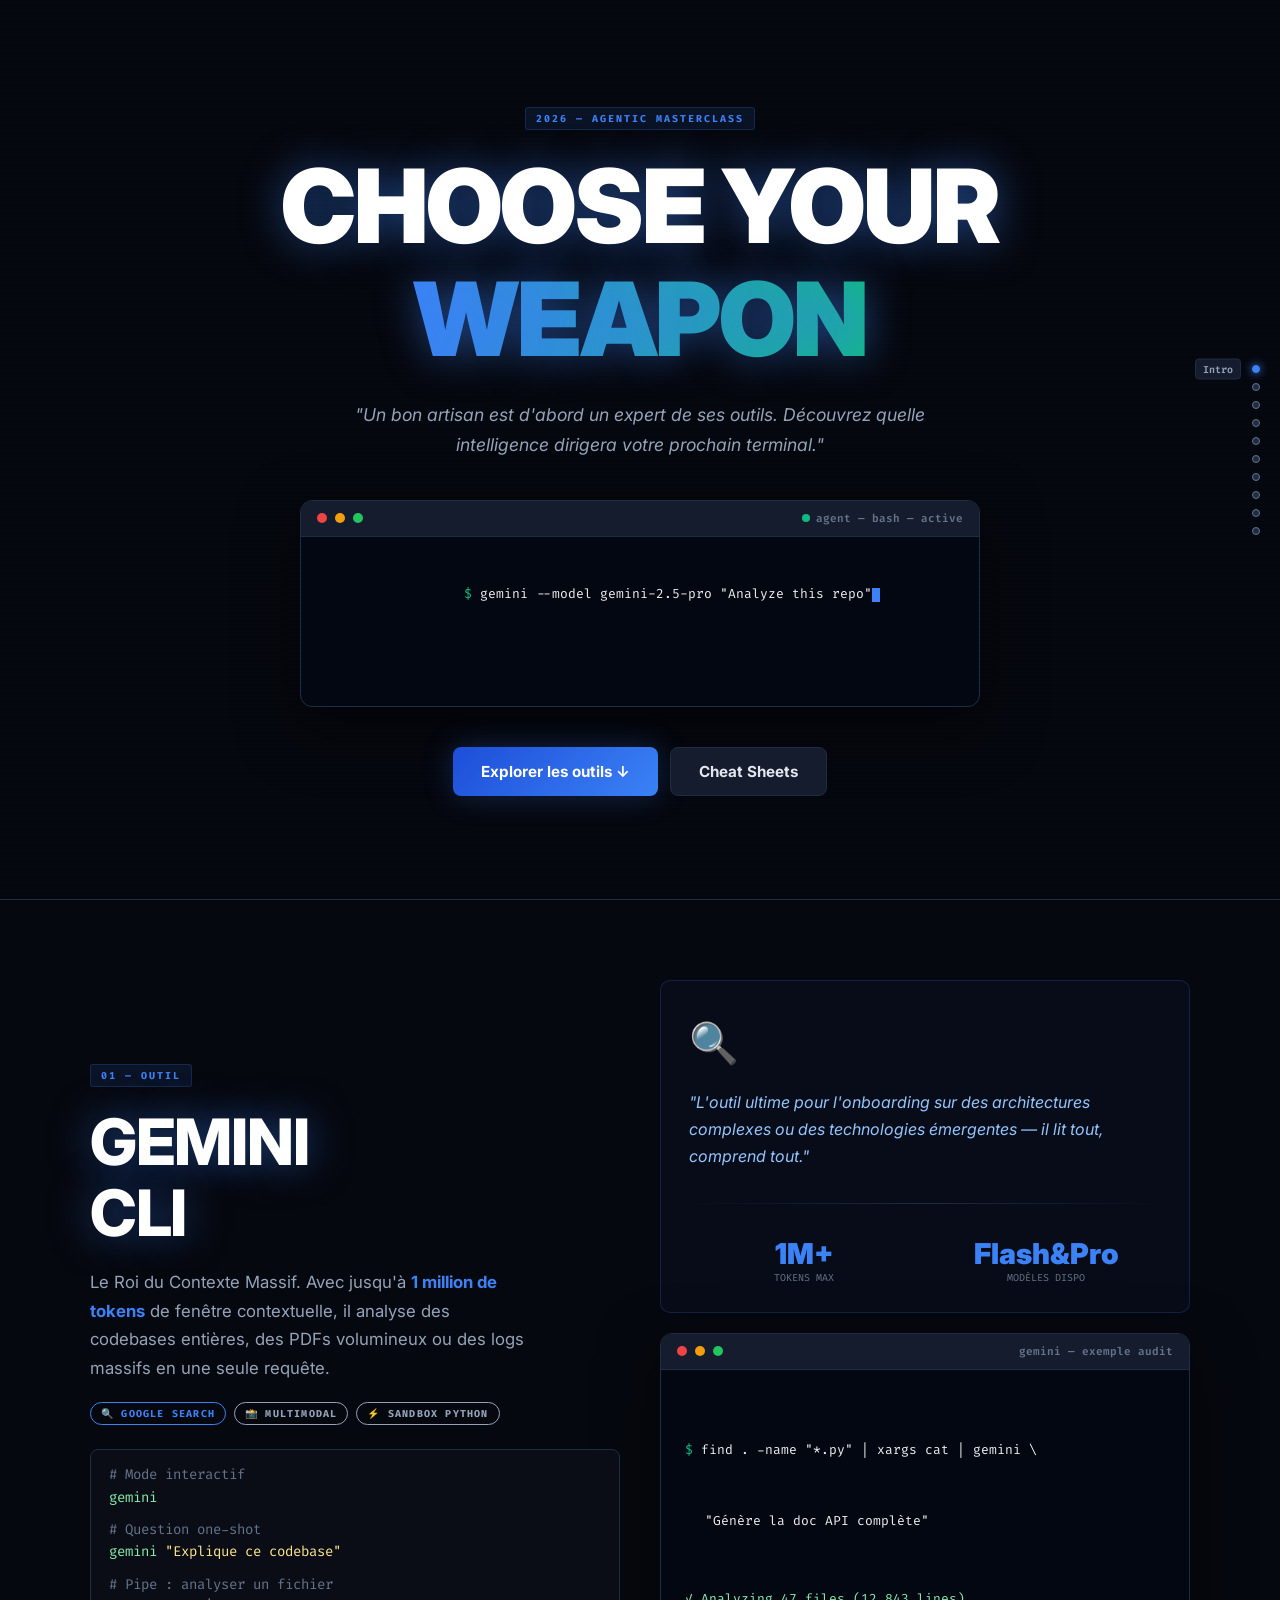
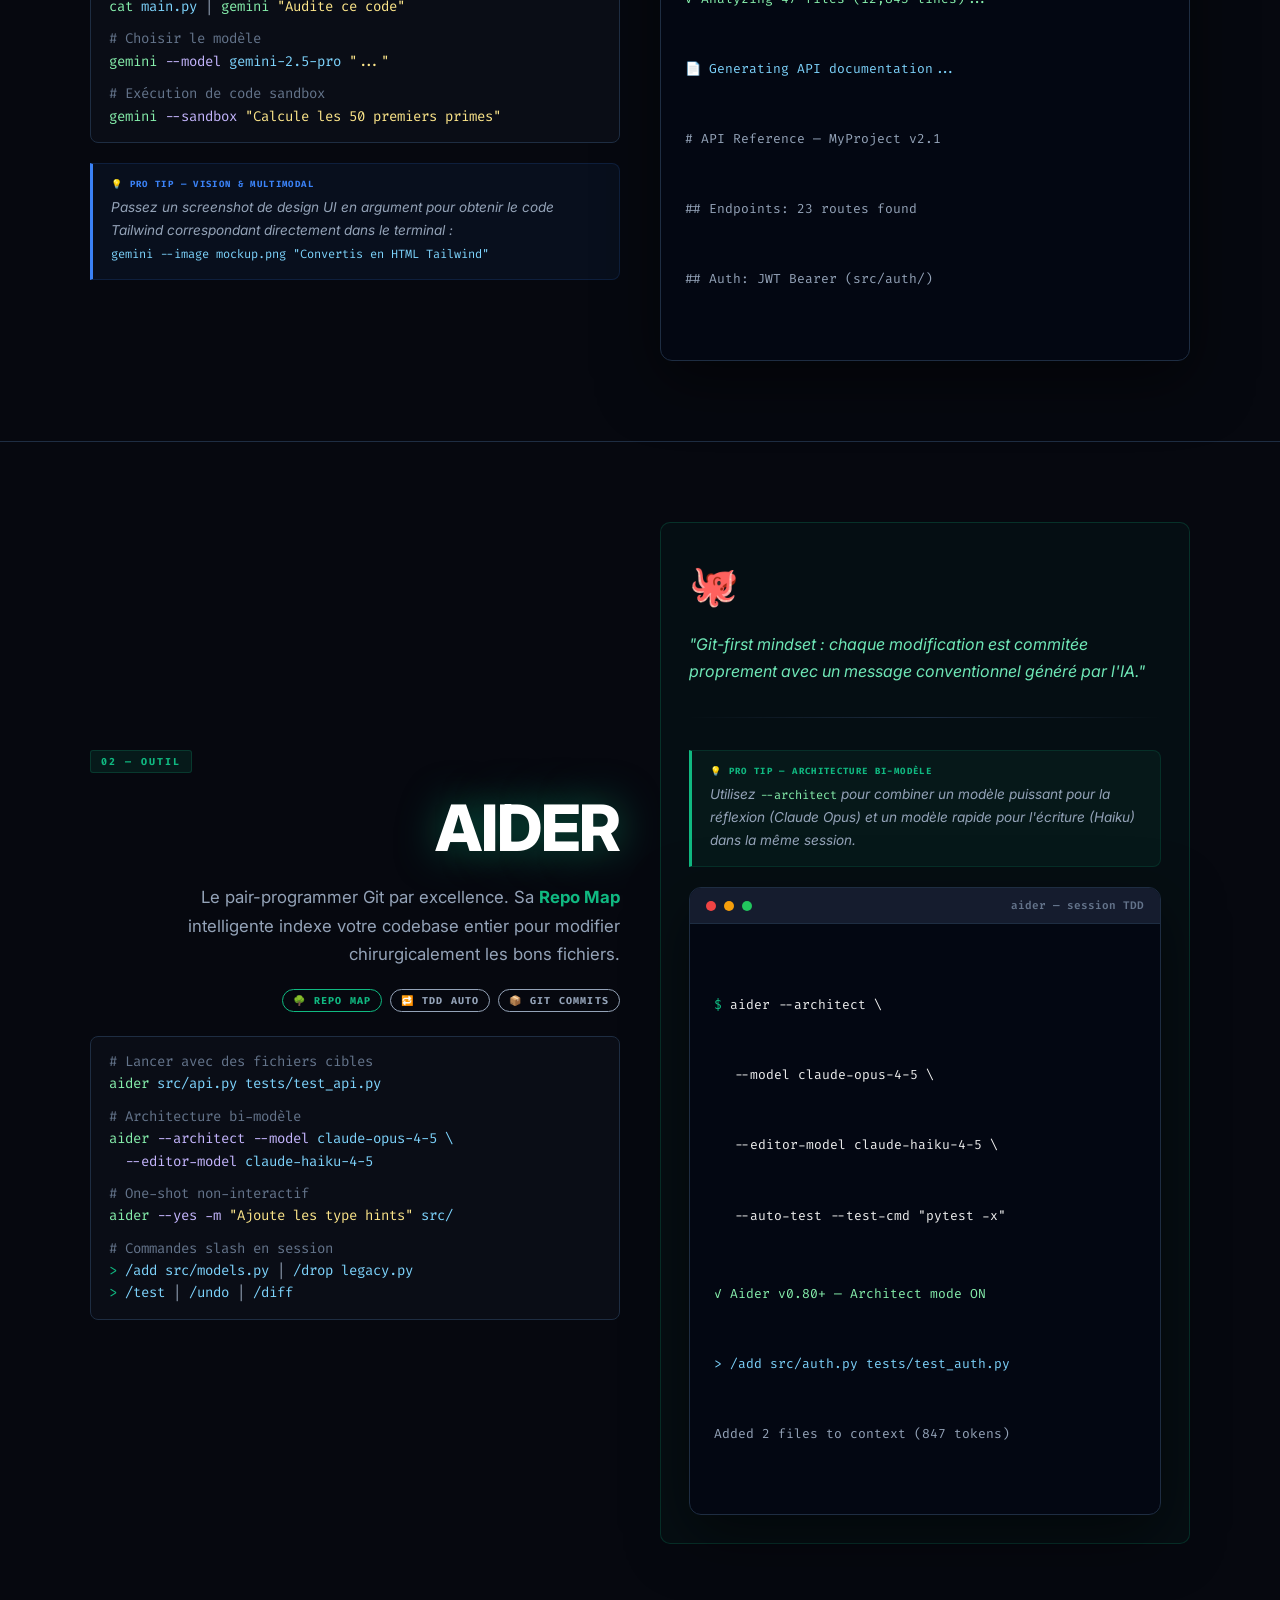
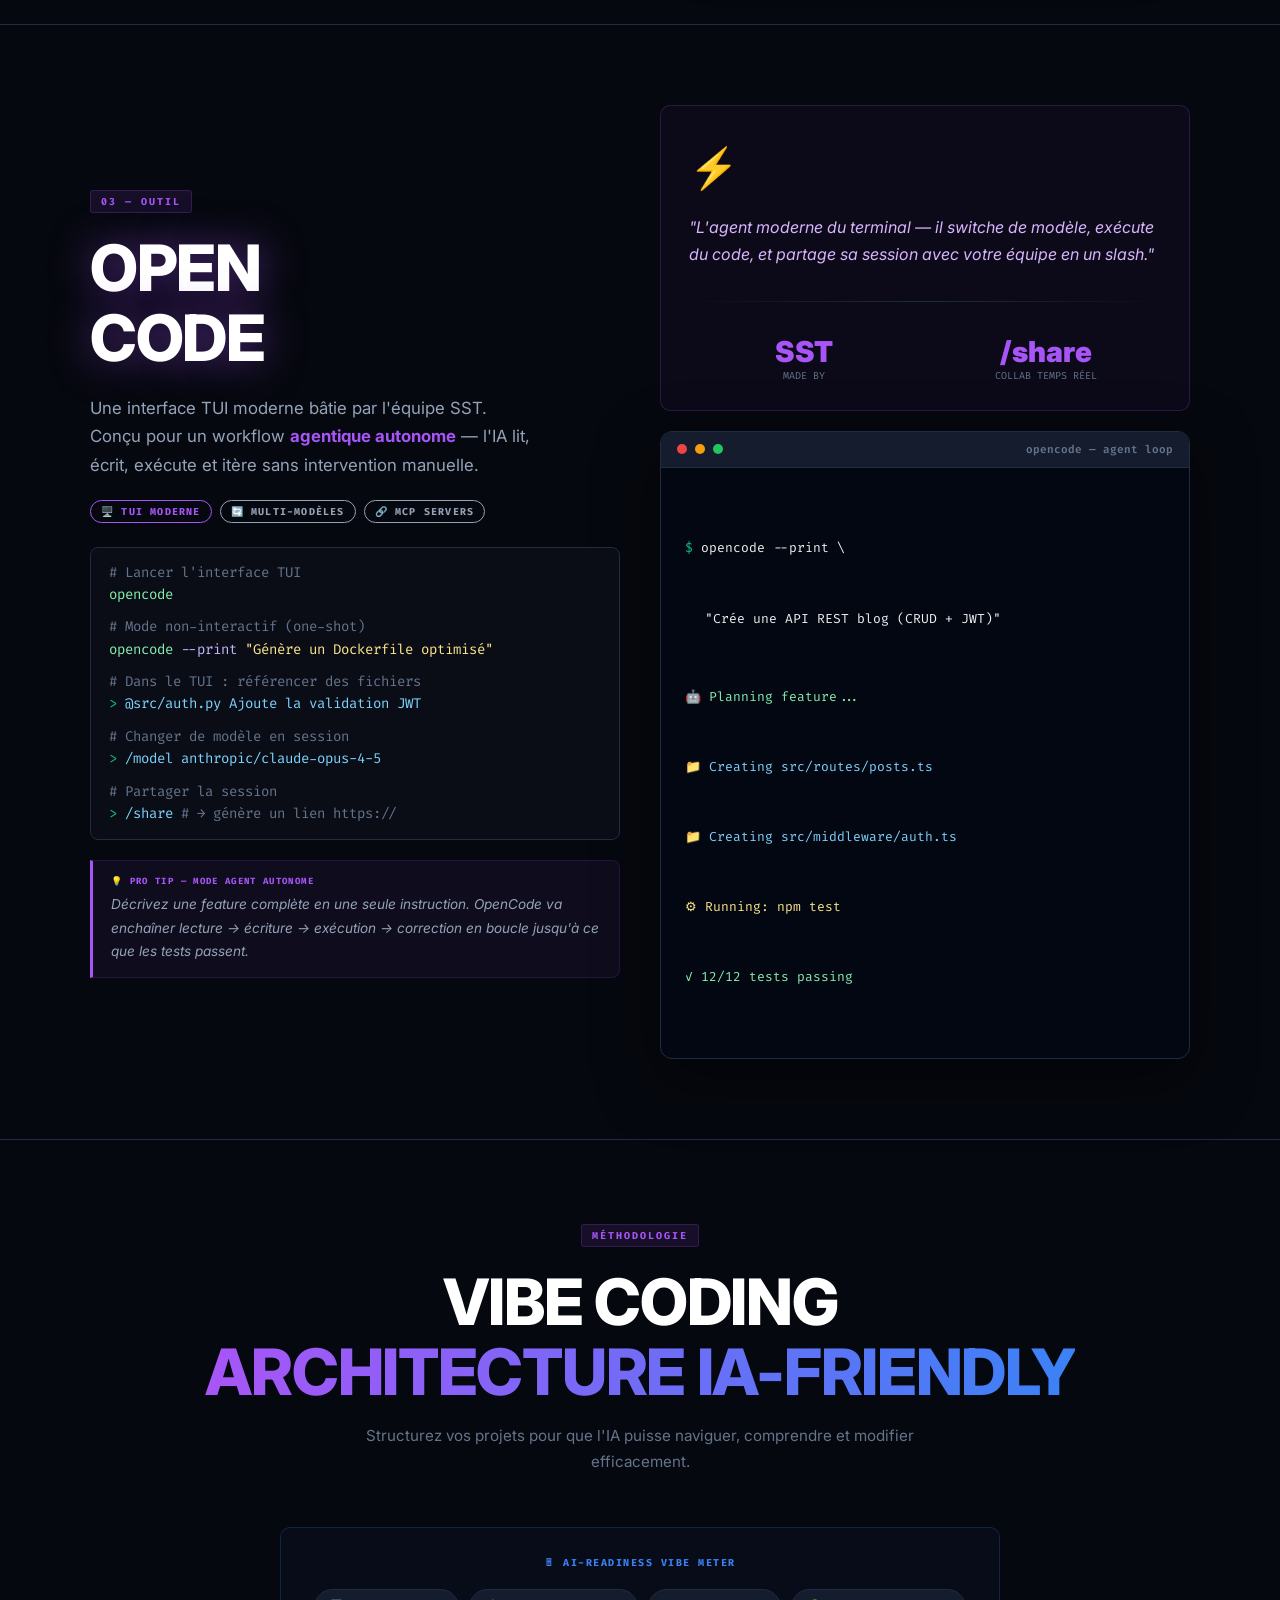
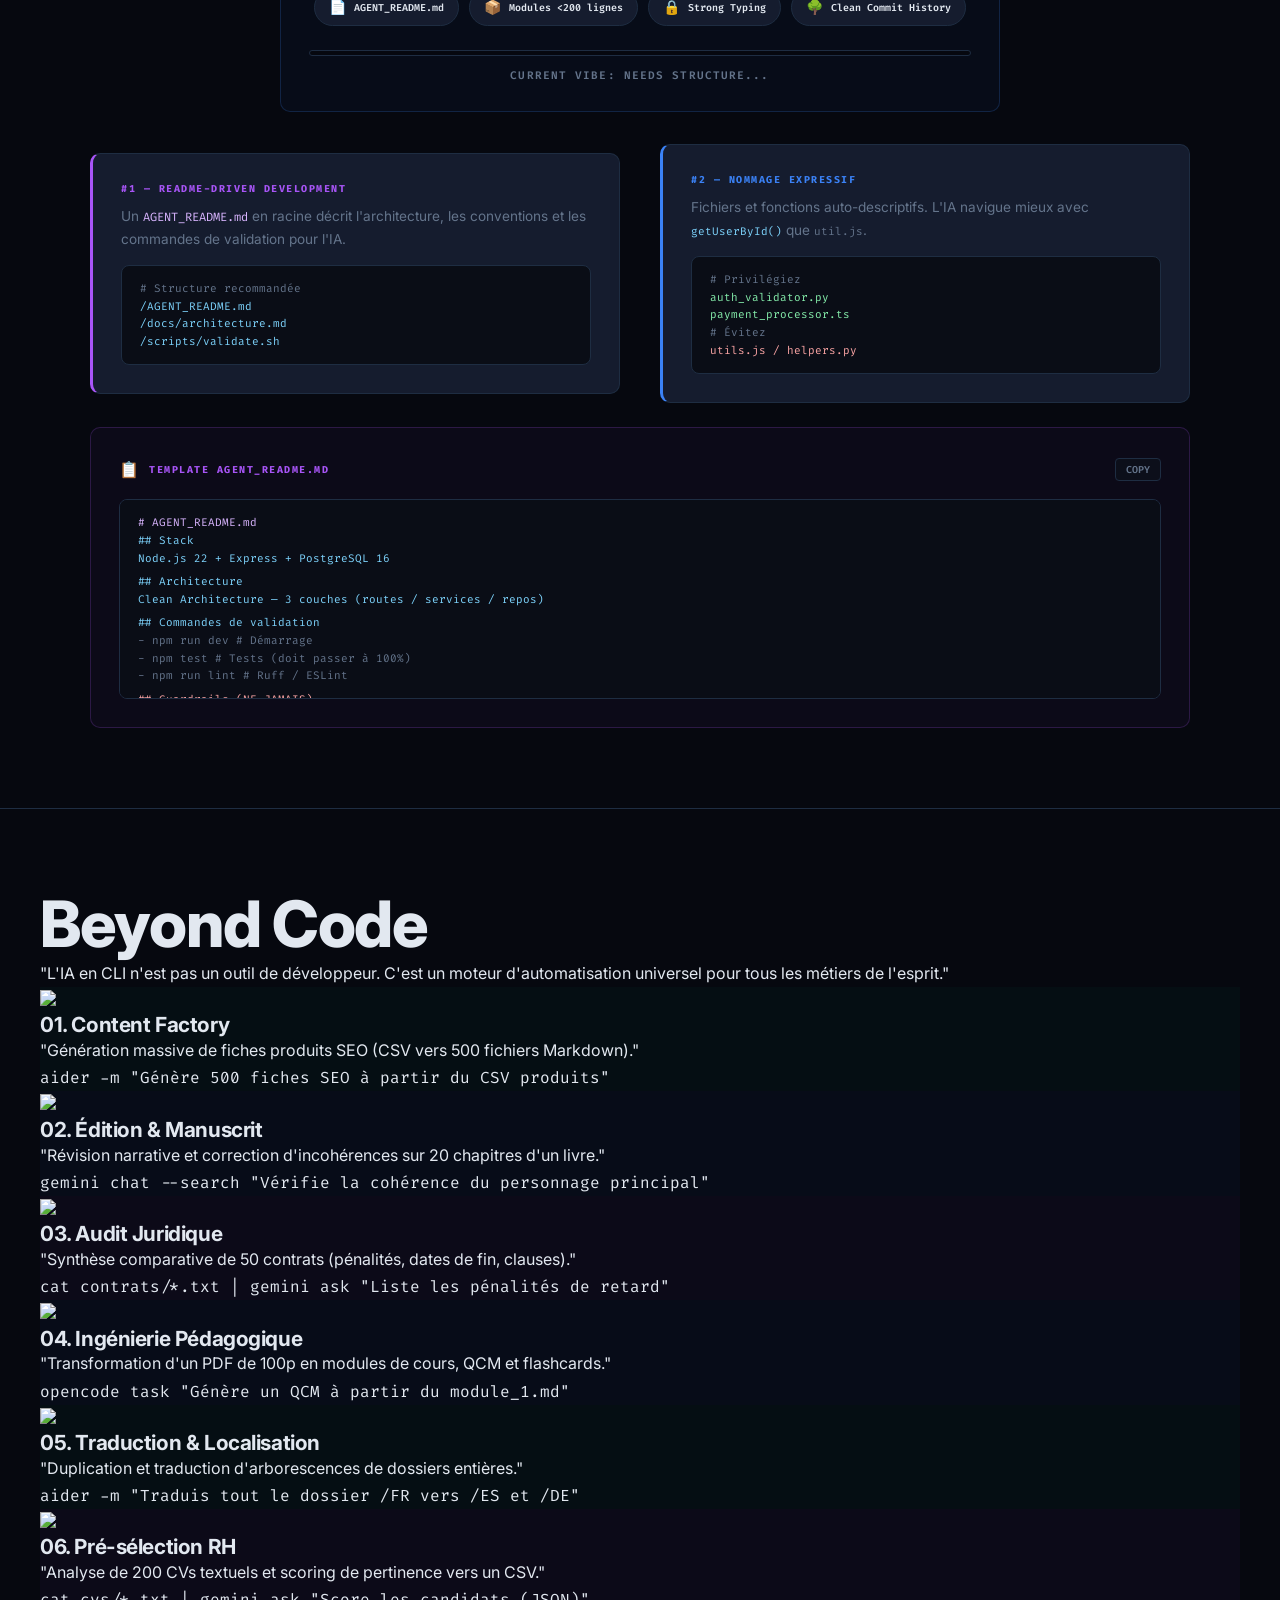
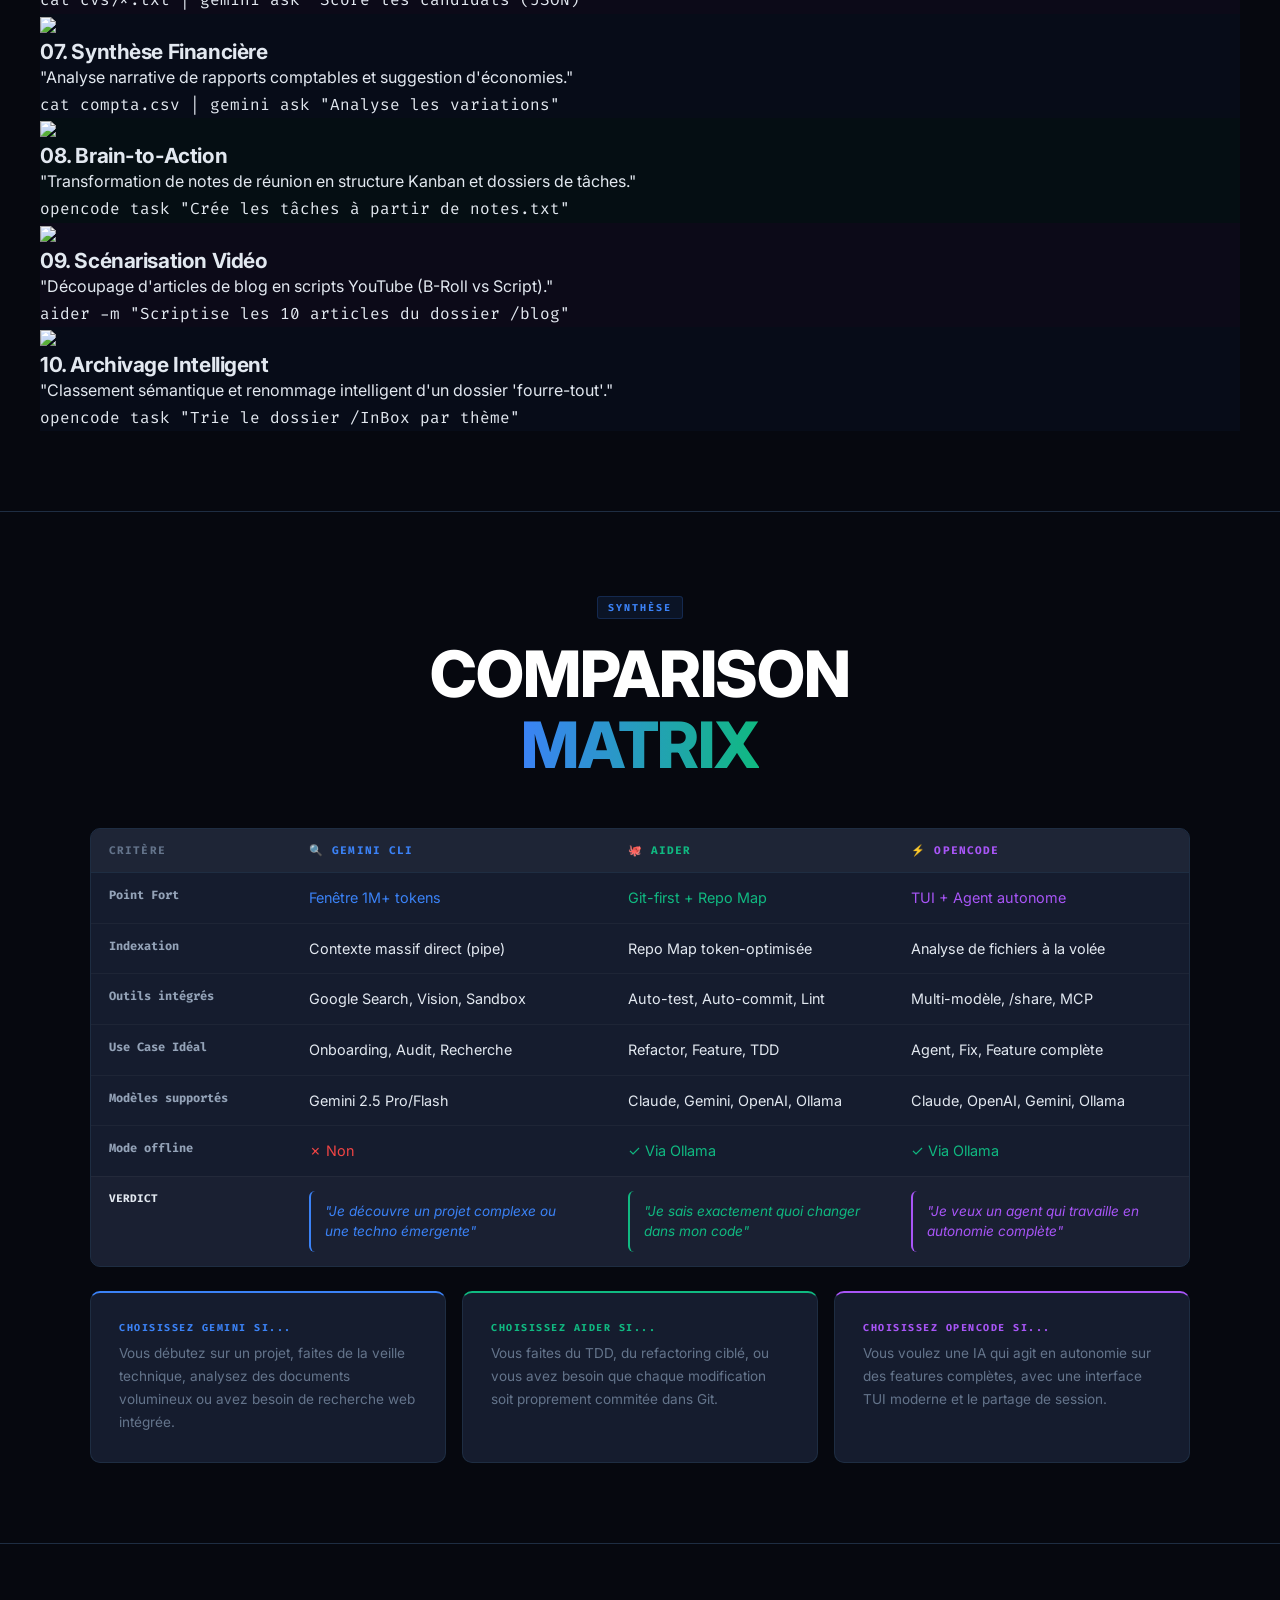
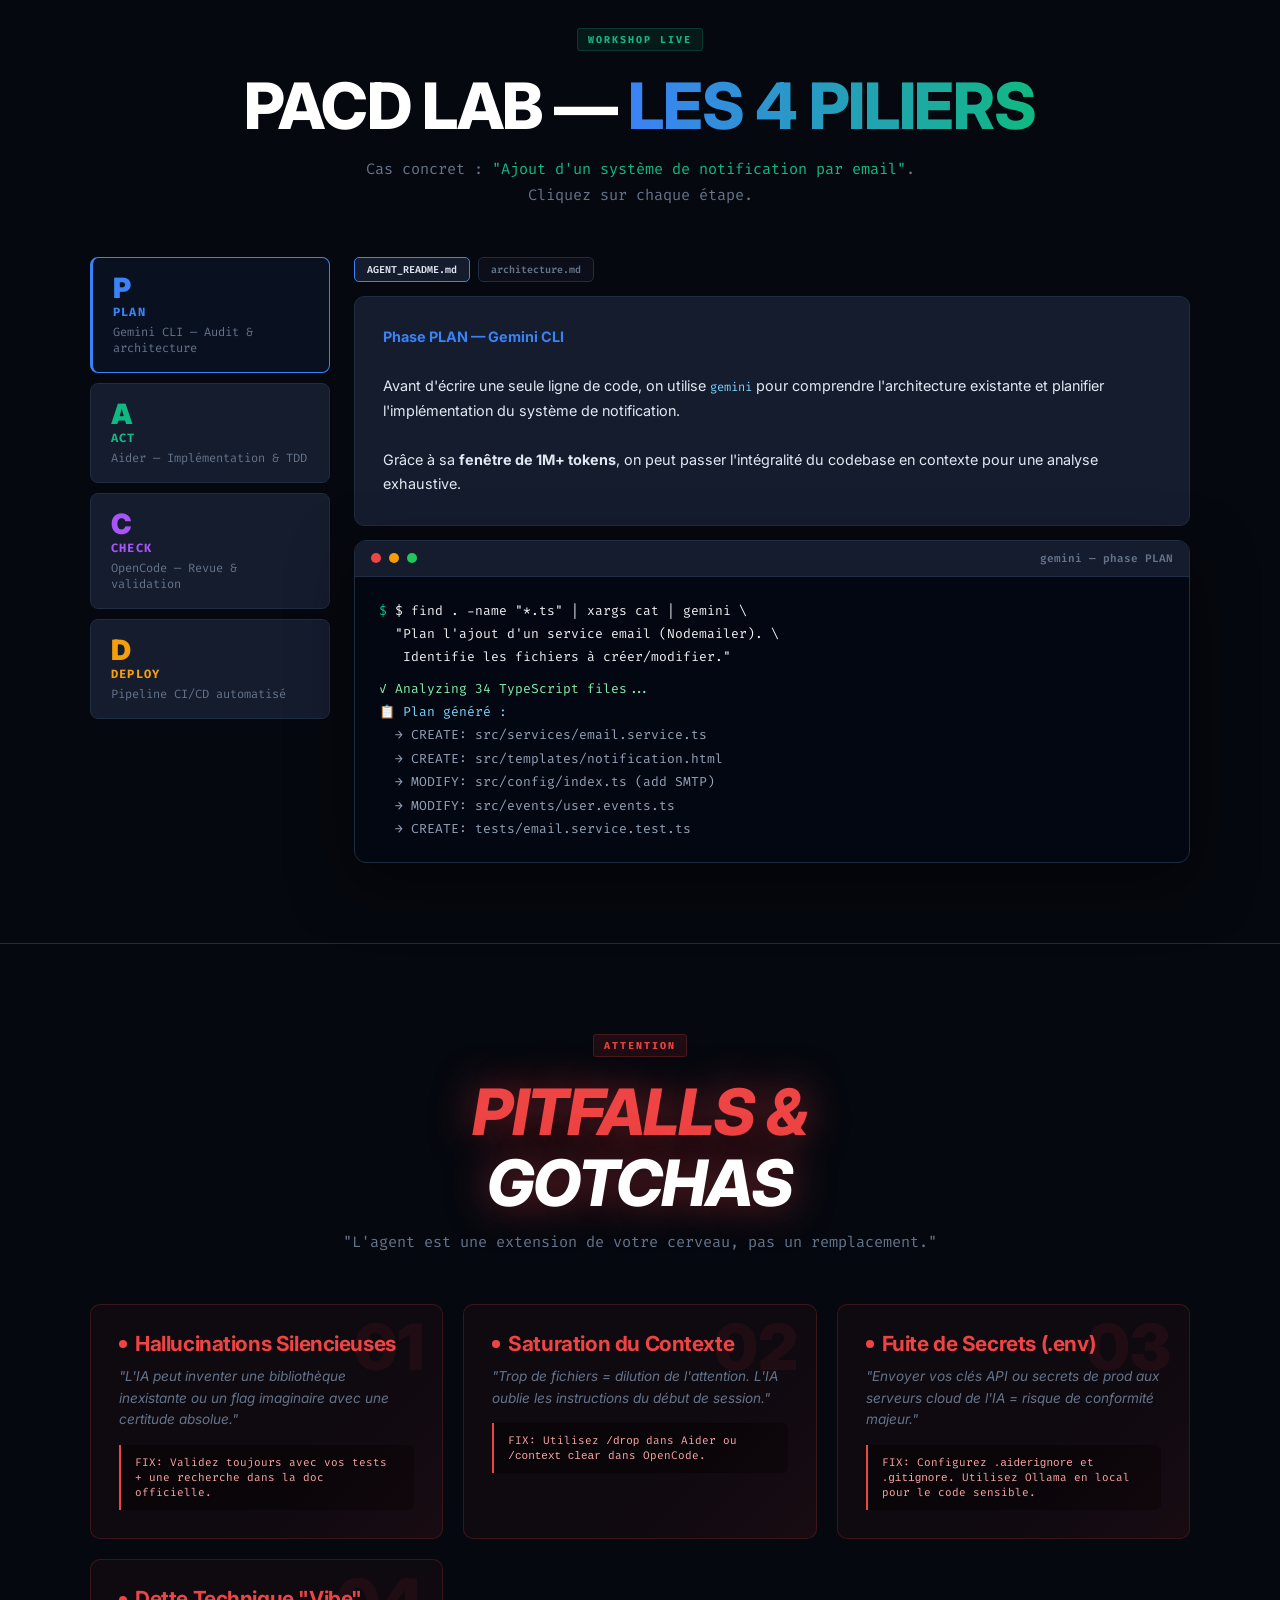
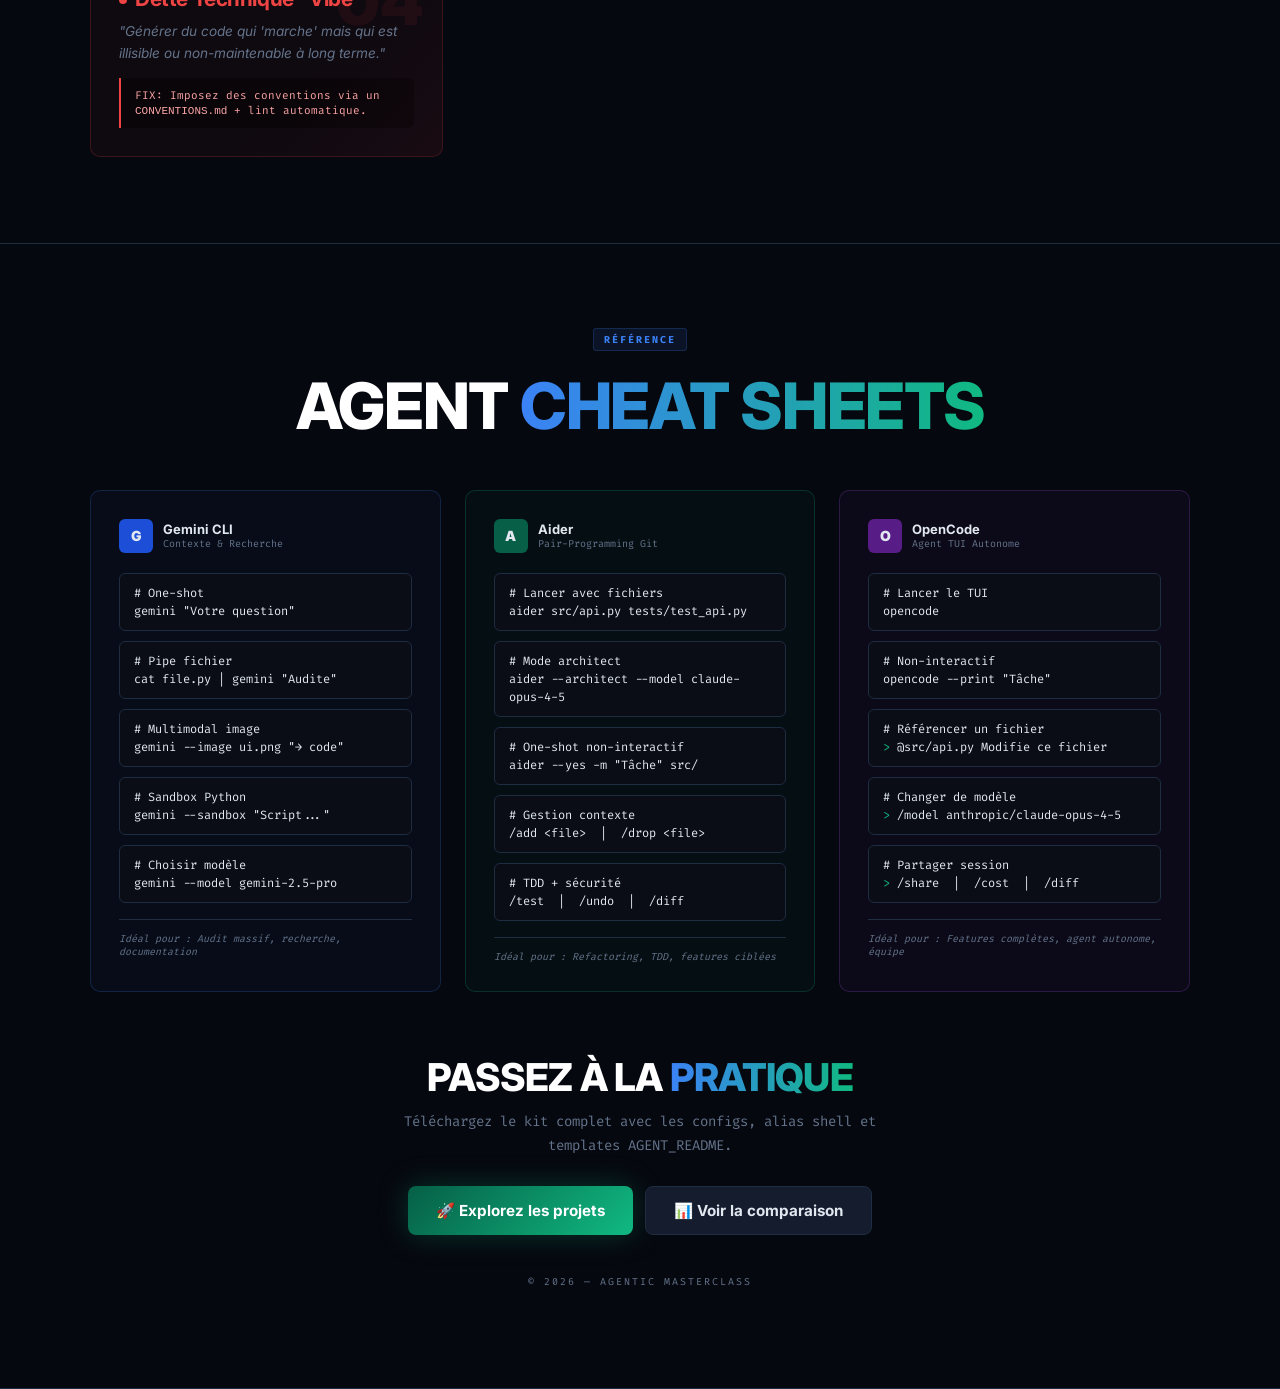
==== commit b3c02170: "consolidation and fix" ====
--- a/index.html
+++ b/index.html
@@ -664,115 +664,168 @@
   </div>
 </section>
 
-<!-- ======================================================== -->
-<!-- BEYOND CODE -->
-<!-- ======================================================== -->
-<section id="non-it-cases" style="min-height:auto;padding-top:80px;padding-bottom:80px">
-  <div class="container">
-    <div style="text-align:center;margin-bottom:48px">
-      <div class="section-label" style="background:rgba(16,185,129,.1);color:var(--emerald);border:1px solid rgba(16,185,129,.2)">Cas d'usage</div>
-      <h2 class="glow-emerald" style="color:#fff;text-transform:uppercase;font-style:italic">Beyond <span style="color:var(--emerald)">Code</span></h2>
-      <p style="color:var(--muted);font-size:.95rem;max-width:560px;margin:16px auto 0;font-family:var(--font-mono)">
-        "L'IA CLI n'est pas un outil de développeur. C'est un moteur d'automatisation universel pour tous les métiers de l'esprit."
-      </p>
-    </div>
-
-    <div style="display:grid;grid-template-columns:repeat(auto-fill,minmax(280px,1fr));gap:20px">
-
-      <!-- Cases -->
-      <div class="case-card">
-        <div style="height:100px;background:linear-gradient(135deg,#0f2027,#1a3a2a);display:flex;align-items:center;justify-content:center;font-size:2rem">🎬</div>
-        <div style="padding:18px">
-          <div class="label" style="color:var(--emerald);margin-bottom:6px">01 — Content Factory</div>
-          <p style="font-size:.82rem;color:var(--muted);font-style:italic;margin-bottom:12px">Génération massive de fiches produits SEO (CSV → 500 fichiers Markdown).</p>
-          <div class="cheat-cmd"><span class="comment"># Aider</span><br>aider --yes -m <span class="str">"Génère 500 fiches \<br>  SEO depuis produits.csv"</span></div>
-        </div>
-      </div>
-
-      <div class="case-card">
-        <div style="height:100px;background:linear-gradient(135deg,#0f2040,#1a2a4a);display:flex;align-items:center;justify-content:center;font-size:2rem">📚</div>
-        <div style="padding:18px">
-          <div class="label" style="color:var(--blue);margin-bottom:6px">02 — Édition & Manuscrit</div>
-          <p style="font-size:.82rem;color:var(--muted);font-style:italic;margin-bottom:12px">Révision narrative et correction d'incohérences sur 20 chapitres.</p>
-          <div class="cheat-cmd"><span class="comment"># Gemini CLI</span><br>cat chapters/*.md <span class="pipe">|</span> gemini \<br><span class="str">"Vérifie la cohérence du personnage"</span></div>
-        </div>
-      </div>
-
-      <div class="case-card">
-        <div style="height:100px;background:linear-gradient(135deg,#1a0f40,#2a1a4a);display:flex;align-items:center;justify-content:center;font-size:2rem">⚖️</div>
-        <div style="padding:18px">
-          <div class="label" style="color:var(--purple);margin-bottom:6px">03 — Audit Juridique</div>
-          <p style="font-size:.82rem;color:var(--muted);font-style:italic;margin-bottom:12px">Synthèse comparative de 50 contrats (pénalités, dates, clauses).</p>
-          <div class="cheat-cmd"><span class="comment"># Gemini CLI</span><br>cat contrats/*.txt <span class="pipe">|</span> gemini \<br><span class="str">"Liste les pénalités de retard"</span></div>
-        </div>
-      </div>
-
-      <div class="case-card">
-        <div style="height:100px;background:linear-gradient(135deg,#0f1a40,#1a3040);display:flex;align-items:center;justify-content:center;font-size:2rem">🎓</div>
-        <div style="padding:18px">
-          <div class="label" style="color:var(--blue);margin-bottom:6px">04 — Ingénierie Pédagogique</div>
-          <p style="font-size:.82rem;color:var(--muted);font-style:italic;margin-bottom:12px">Transformer un PDF de 100p en modules, QCM et flashcards.</p>
-          <div class="cheat-cmd"><span class="comment"># OpenCode</span><br>opencode --print \<br><span class="str">"Génère un QCM depuis module_1.md"</span></div>
-        </div>
-      </div>
-
-      <div class="case-card">
-        <div style="height:100px;background:linear-gradient(135deg,#0f3020,#1a3a20);display:flex;align-items:center;justify-content:center;font-size:2rem">🌍</div>
-        <div style="padding:18px">
-          <div class="label" style="color:var(--emerald);margin-bottom:6px">05 — Traduction & Localisation</div>
-          <p style="font-size:.82rem;color:var(--muted);font-style:italic;margin-bottom:12px">Duplication et traduction d'arborescences de dossiers entières.</p>
-          <div class="cheat-cmd"><span class="comment"># Aider</span><br>aider --yes -m \<br><span class="str">"Traduis /FR vers /ES et /DE"</span></div>
-        </div>
-      </div>
-
-      <div class="case-card">
-        <div style="height:100px;background:linear-gradient(135deg,#2a0f40,#1a0f3a);display:flex;align-items:center;justify-content:center;font-size:2rem">👥</div>
-        <div style="padding:18px">
-          <div class="label" style="color:var(--purple);margin-bottom:6px">06 — Pré-sélection RH</div>
-          <p style="font-size:.82rem;color:var(--muted);font-style:italic;margin-bottom:12px">Analyse de 200 CVs textuels et scoring de pertinence vers un CSV.</p>
-          <div class="cheat-cmd"><span class="comment"># Gemini CLI</span><br>cat cvs/*.txt <span class="pipe">|</span> gemini \<br><span class="str">"Score les candidats en JSON"</span></div>
-        </div>
-      </div>
-
-      <div class="case-card">
-        <div style="height:100px;background:linear-gradient(135deg,#0f2040,#102030);display:flex;align-items:center;justify-content:center;font-size:2rem">📊</div>
-        <div style="padding:18px">
-          <div class="label" style="color:var(--blue);margin-bottom:6px">07 — Synthèse Financière</div>
-          <p style="font-size:.82rem;color:var(--muted);font-style:italic;margin-bottom:12px">Analyse narrative de rapports comptables et suggestion d'économies.</p>
-          <div class="cheat-cmd"><span class="comment"># Gemini CLI</span><br>cat compta.csv <span class="pipe">|</span> gemini \<br><span class="str">"Analyse les variations et anomalies"</span></div>
-        </div>
-      </div>
-
-      <div class="case-card">
-        <div style="height:100px;background:linear-gradient(135deg,#0f3025,#1a2a20);display:flex;align-items:center;justify-content:center;font-size:2rem">🗂️</div>
-        <div style="padding:18px">
-          <div class="label" style="color:var(--emerald);margin-bottom:6px">08 — Brain-to-Action</div>
-          <p style="font-size:.82rem;color:var(--muted);font-style:italic;margin-bottom:12px">Notes de réunion → structure Kanban et dossiers de tâches automatiques.</p>
-          <div class="cheat-cmd"><span class="comment"># OpenCode</span><br>cat notes.txt <span class="pipe">|</span> opencode --print \<br><span class="str">"Crée les tâches Kanban"</span></div>
-        </div>
-      </div>
-
-      <div class="case-card">
-        <div style="height:100px;background:linear-gradient(135deg,#25102a,#1a0f2a);display:flex;align-items:center;justify-content:center;font-size:2rem">🎥</div>
-        <div style="padding:18px">
-          <div class="label" style="color:var(--purple);margin-bottom:6px">09 — Scénarisation Vidéo</div>
-          <p style="font-size:.82rem;color:var(--muted);font-style:italic;margin-bottom:12px">Articles de blog → scripts YouTube (B-Roll + narration).</p>
-          <div class="cheat-cmd"><span class="comment"># Aider</span><br>aider --yes -m \<br><span class="str">"Scriptise les articles dans /blog"</span></div>
-        </div>
-      </div>
-
-      <div class="case-card">
-        <div style="height:100px;background:linear-gradient(135deg,#0f1a30,#0f2040);display:flex;align-items:center;justify-content:center;font-size:2rem">🗃️</div>
-        <div style="padding:18px">
-          <div class="label" style="color:var(--blue);margin-bottom:6px">10 — Archivage Intelligent</div>
-          <p style="font-size:.82rem;color:var(--muted);font-style:italic;margin-bottom:12px">Classement sémantique et renommage d'un dossier "fourre-tout".</p>
-          <div class="cheat-cmd"><span class="comment"># OpenCode</span><br>opencode --print \<br><span class="str">"Trie et renomme /InBox par thème"</span></div>
-        </div>
-      </div>
-
-    </div>
-  </div>
-</section>
+    <!-- Beyond Code: Non-IT Use Cases -->
+    <section id="non-it-cases" class="max-w-7xl mx-auto overflow-y-auto py-20">
+        <div class="text-center mb-16">
+            <h2 class="text-5xl font-black text-white text-glow-emerald uppercase italic">Beyond <span class="text-emerald-500">Code</span></h2>
+            <p class="text-slate-400 mt-4 max-w-2xl mx-auto font-mono text-sm">"L'IA en CLI n'est pas un outil de développeur. C'est un moteur d'automatisation universel pour tous les métiers de l'esprit."</p>
+        </div>
+
+        <div class="grid md:grid-cols-2 lg:grid-cols-3 gap-8">
+            <!-- Case 1 -->
+            <div class="glass-card card-emerald group overflow-hidden flex flex-col">
+                <div class="h-40 overflow-hidden relative">
+                    <img src="https://images.unsplash.com/photo-1478720568477-152d9b164e26?auto=format&fit=crop&w=600&q=80" class="w-full h-full object-cover grayscale brightness-50 contrast-125 group-hover:grayscale-0 group-hover:brightness-100 transition-all duration-700">
+                    <div class="absolute inset-0 bg-emerald-500/10 mix-blend-color"></div>
+                </div>
+                <div class="p-6">
+                    <h3 class="text-emerald-400 text-sm mb-2 uppercase font-bold tracking-widest">01. Content Factory</h3>
+                    <p class="text-xs text-slate-400 leading-relaxed italic mb-4">"Génération massive de fiches produits SEO (CSV vers 500 fichiers Markdown)."</p>
+                    <div class="bg-black/50 p-3 rounded mono text-[10px] text-emerald-500/80 border border-emerald-500/20">
+                        aider -m "Génère 500 fiches SEO à partir du CSV produits"
+                    </div>
+                </div>
+            </div>
+
+            <!-- Case 2 -->
+            <div class="glass-card card-blue group overflow-hidden flex flex-col">
+                <div class="h-40 overflow-hidden relative">
+                    <img src="https://images.unsplash.com/photo-1519682337058-a94d519337bc?auto=format&fit=crop&w=600&q=80" class="w-full h-full object-cover grayscale brightness-50 contrast-125 group-hover:grayscale-0 group-hover:brightness-100 transition-all duration-700">
+                    <div class="absolute inset-0 bg-blue-500/10 mix-blend-color"></div>
+                </div>
+                <div class="p-6">
+                    <h3 class="text-blue-400 text-sm mb-2 uppercase font-bold tracking-widest">02. Édition &amp; Manuscrit</h3>
+                    <p class="text-xs text-slate-400 leading-relaxed italic mb-4">"Révision narrative et correction d'incohérences sur 20 chapitres d'un livre."</p>
+                    <div class="bg-black/50 p-3 rounded mono text-[10px] text-blue-500/80 border border-blue-500/20">
+                        gemini chat --search "Vérifie la cohérence du personnage principal"
+                    </div>
+                </div>
+            </div>
+
+            <!-- Case 3 -->
+            <div class="glass-card card-purple group overflow-hidden flex flex-col">
+                <div class="h-40 overflow-hidden relative">
+                    <img src="https://images.unsplash.com/photo-1589829545856-d10d557cf95f?auto=format&fit=crop&w=600&q=80" class="w-full h-full object-cover grayscale brightness-50 contrast-125 group-hover:grayscale-0 group-hover:brightness-100 transition-all duration-700">
+                    <div class="absolute inset-0 bg-purple-500/10 mix-blend-color"></div>
+                </div>
+                <div class="p-6">
+                    <h3 class="text-purple-400 text-sm mb-2 uppercase font-bold tracking-widest">03. Audit Juridique</h3>
+                    <p class="text-xs text-slate-400 leading-relaxed italic mb-4">"Synthèse comparative de 50 contrats (pénalités, dates de fin, clauses)."</p>
+                    <div class="bg-black/50 p-3 rounded mono text-[10px] text-purple-500/80 border border-purple-500/20">
+                        cat contrats/*.txt | gemini ask "Liste les pénalités de retard"
+                    </div>
+                </div>
+            </div>
+
+            <!-- Case 4 -->
+            <div class="glass-card card-blue group overflow-hidden flex flex-col">
+                <div class="h-40 overflow-hidden relative">
+                    <img src="https://images.unsplash.com/photo-1501504905252-473c47e087f8?auto=format&fit=crop&w=600&q=80" class="w-full h-full object-cover grayscale brightness-50 contrast-125 group-hover:grayscale-0 group-hover:brightness-100 transition-all duration-700">
+                    <div class="absolute inset-0 bg-blue-500/10 mix-blend-color"></div>
+                </div>
+                <div class="p-6">
+                    <h3 class="text-blue-400 text-sm mb-2 uppercase font-bold tracking-widest">04. Ingénierie Pédagogique</h3>
+                    <p class="text-xs text-slate-400 leading-relaxed italic mb-4">"Transformation d'un PDF de 100p en modules de cours, QCM et flashcards."</p>
+                    <div class="bg-black/50 p-3 rounded mono text-[10px] text-blue-500/80 border border-blue-500/20">
+                        opencode task "Génère un QCM à partir du module_1.md"
+                    </div>
+                </div>
+            </div>
+
+            <!-- Case 5 -->
+            <div class="glass-card card-emerald group overflow-hidden flex flex-col">
+                <div class="h-40 overflow-hidden relative">
+                    <img src="https://images.unsplash.com/photo-1523726491678-bf852e717f6a?auto=format&fit=crop&w=600&q=80" class="w-full h-full object-cover grayscale brightness-50 contrast-125 group-hover:grayscale-0 group-hover:brightness-100 transition-all duration-700">
+                    <div class="absolute inset-0 bg-emerald-500/10 mix-blend-color"></div>
+                </div>
+                <div class="p-6">
+                    <h3 class="text-emerald-400 text-sm mb-2 uppercase font-bold tracking-widest">05. Traduction &amp; Localisation</h3>
+                    <p class="text-xs text-slate-400 leading-relaxed italic mb-4">"Duplication et traduction d'arborescences de dossiers entières."</p>
+                    <div class="bg-black/50 p-3 rounded mono text-[10px] text-emerald-500/80 border border-emerald-500/20">
+                        aider -m "Traduis tout le dossier /FR vers /ES et /DE"
+                    </div>
+                </div>
+            </div>
+
+            <!-- Case 6 -->
+            <div class="glass-card card-purple group overflow-hidden flex flex-col">
+                <div class="h-40 overflow-hidden relative">
+                    <img src="https://www.leguiderh.fr/sites/default/files/styles/page_article_vignette/public/2023-09/trier-cv-candidats.png?itok=SnYNGylx" class="w-full h-full object-cover grayscale brightness-50 contrast-125 group-hover:grayscale-0 group-hover:brightness-100 transition-all duration-700">
+                    <div class="absolute inset-0 bg-purple-500/10 mix-blend-color"></div>
+                </div>
+                <div class="p-6">
+                    <h3 class="text-purple-400 text-sm mb-2 uppercase font-bold tracking-widest">06. Pré-sélection RH</h3>
+                    <p class="text-xs text-slate-400 leading-relaxed italic mb-4">"Analyse de 200 CVs textuels et scoring de pertinence vers un CSV."</p>
+                    <div class="bg-black/50 p-3 rounded mono text-[10px] text-purple-500/80 border border-purple-500/20">
+                        cat cvs/*.txt | gemini ask "Score les candidats (JSON)"
+                    </div>
+                </div>
+            </div>
+
+            <!-- Case 7 -->
+            <div class="glass-card card-blue group overflow-hidden flex flex-col">
+                <div class="h-40 overflow-hidden relative">
+                    <img src="https://images.unsplash.com/photo-1460925895917-afdab827c52f?auto=format&fit=crop&w=600&q=80" class="w-full h-full object-cover grayscale brightness-50 contrast-125 group-hover:grayscale-0 group-hover:brightness-100 transition-all duration-700">
+                    <div class="absolute inset-0 bg-blue-500/10 mix-blend-color"></div>
+                </div>
+                <div class="p-6">
+                    <h3 class="text-blue-400 text-sm mb-2 uppercase font-bold tracking-widest">07. Synthèse Financière</h3>
+                    <p class="text-xs text-slate-400 leading-relaxed italic mb-4">"Analyse narrative de rapports comptables et suggestion d'économies."</p>
+                    <div class="bg-black/50 p-3 rounded mono text-[10px] text-blue-500/80 border border-blue-500/20">
+                        cat compta.csv | gemini ask "Analyse les variations"
+                    </div>
+                </div>
+            </div>
+
+            <!-- Case 8 -->
+            <div class="glass-card card-emerald group overflow-hidden flex flex-col">
+                <div class="h-40 overflow-hidden relative">
+                    <img src="https://images.unsplash.com/photo-1484480974693-6ca0a78fb36b?auto=format&fit=crop&w=600&q=80" class="w-full h-full object-cover grayscale brightness-50 contrast-125 group-hover:grayscale-0 group-hover:brightness-100 transition-all duration-700">
+                    <div class="absolute inset-0 bg-emerald-500/10 mix-blend-color"></div>
+                </div>
+                <div class="p-6">
+                    <h3 class="text-emerald-400 text-sm mb-2 uppercase font-bold tracking-widest">08. Brain-to-Action</h3>
+                    <p class="text-xs text-slate-400 leading-relaxed italic mb-4">"Transformation de notes de réunion en structure Kanban et dossiers de tâches."</p>
+                    <div class="bg-black/50 p-3 rounded mono text-[10px] text-emerald-500/80 border border-emerald-500/20">
+                        opencode task "Crée les tâches à partir de notes.txt"
+                    </div>
+                </div>
+            </div>
+
+            <!-- Case 9 -->
+            <div class="glass-card card-purple group overflow-hidden flex flex-col">
+                <div class="h-40 overflow-hidden relative">
+                    <img src="https://images.unsplash.com/photo-1492724441997-5dc865305da7?auto=format&fit=crop&w=600&q=80" class="w-full h-full object-cover grayscale brightness-50 contrast-125 group-hover:grayscale-0 group-hover:brightness-100 transition-all duration-700">
+                    <div class="absolute inset-0 bg-purple-500/10 mix-blend-color"></div>
+                </div>
+                <div class="p-6">
+                    <h3 class="text-purple-400 text-sm mb-2 uppercase font-bold tracking-widest">09. Scénarisation Vidéo</h3>
+                    <p class="text-xs text-slate-400 leading-relaxed italic mb-4">"Découpage d'articles de blog en scripts YouTube (B-Roll vs Script)."</p>
+                    <div class="bg-black/50 p-3 rounded mono text-[10px] text-purple-500/80 border border-purple-500/20">
+                        aider -m "Scriptise les 10 articles du dossier /blog"
+                    </div>
+                </div>
+            </div>
+
+            <!-- Case 10 -->
+            <div class="glass-card card-blue group overflow-hidden flex flex-col">
+                <div class="h-40 overflow-hidden relative">
+                    <img src="https://images.unsplash.com/photo-1516321318423-f06f85e504b3?auto=format&fit=crop&w=600&q=80" class="w-full h-full object-cover grayscale brightness-50 contrast-125 group-hover:grayscale-0 group-hover:brightness-100 transition-all duration-700">
+                    <div class="absolute inset-0 bg-blue-500/10 mix-blend-color"></div>
+                </div>
+                <div class="p-6">
+                    <h3 class="text-blue-400 text-sm mb-2 uppercase font-bold tracking-widest">10. Archivage Intelligent</h3>
+                    <p class="text-xs text-slate-400 leading-relaxed italic mb-4">"Classement sémantique et renommage intelligent d'un dossier 'fourre-tout'."</p>
+                    <div class="bg-black/50 p-3 rounded mono text-[10px] text-blue-500/80 border border-blue-500/20">
+                        opencode task "Trie le dossier /InBox par thème"
+                    </div>
+                </div>
+            </div>
+        </div>
+    </section>
+        </div>
+    </section>
+
 
 <!-- ======================================================== -->
 <!-- COMPARISON -->
@@ -1117,7 +1170,7 @@
         Téléchargez le kit complet avec les configs, alias shell et templates AGENT_README.
       </p>
       <div style="display:flex;gap:12px;justify-content:center;flex-wrap:wrap">
-        <a href="#intro" class="btn btn-emerald">🚀 Explorez les projets</a>
+        <a href="presentation/pratique.html" class="btn btn-emerald">🚀 Explorez les projets</a>
         <a href="#comparison" class="btn" style="background:var(--surface);color:var(--text);border:1px solid var(--border)">📊 Voir la comparaison</a>
       </div>
       <p style="margin-top:40px;font:10px var(--font-mono);color:var(--muted);text-transform:uppercase;letter-spacing:.2em">© 2026 — Agentic Masterclass</p>
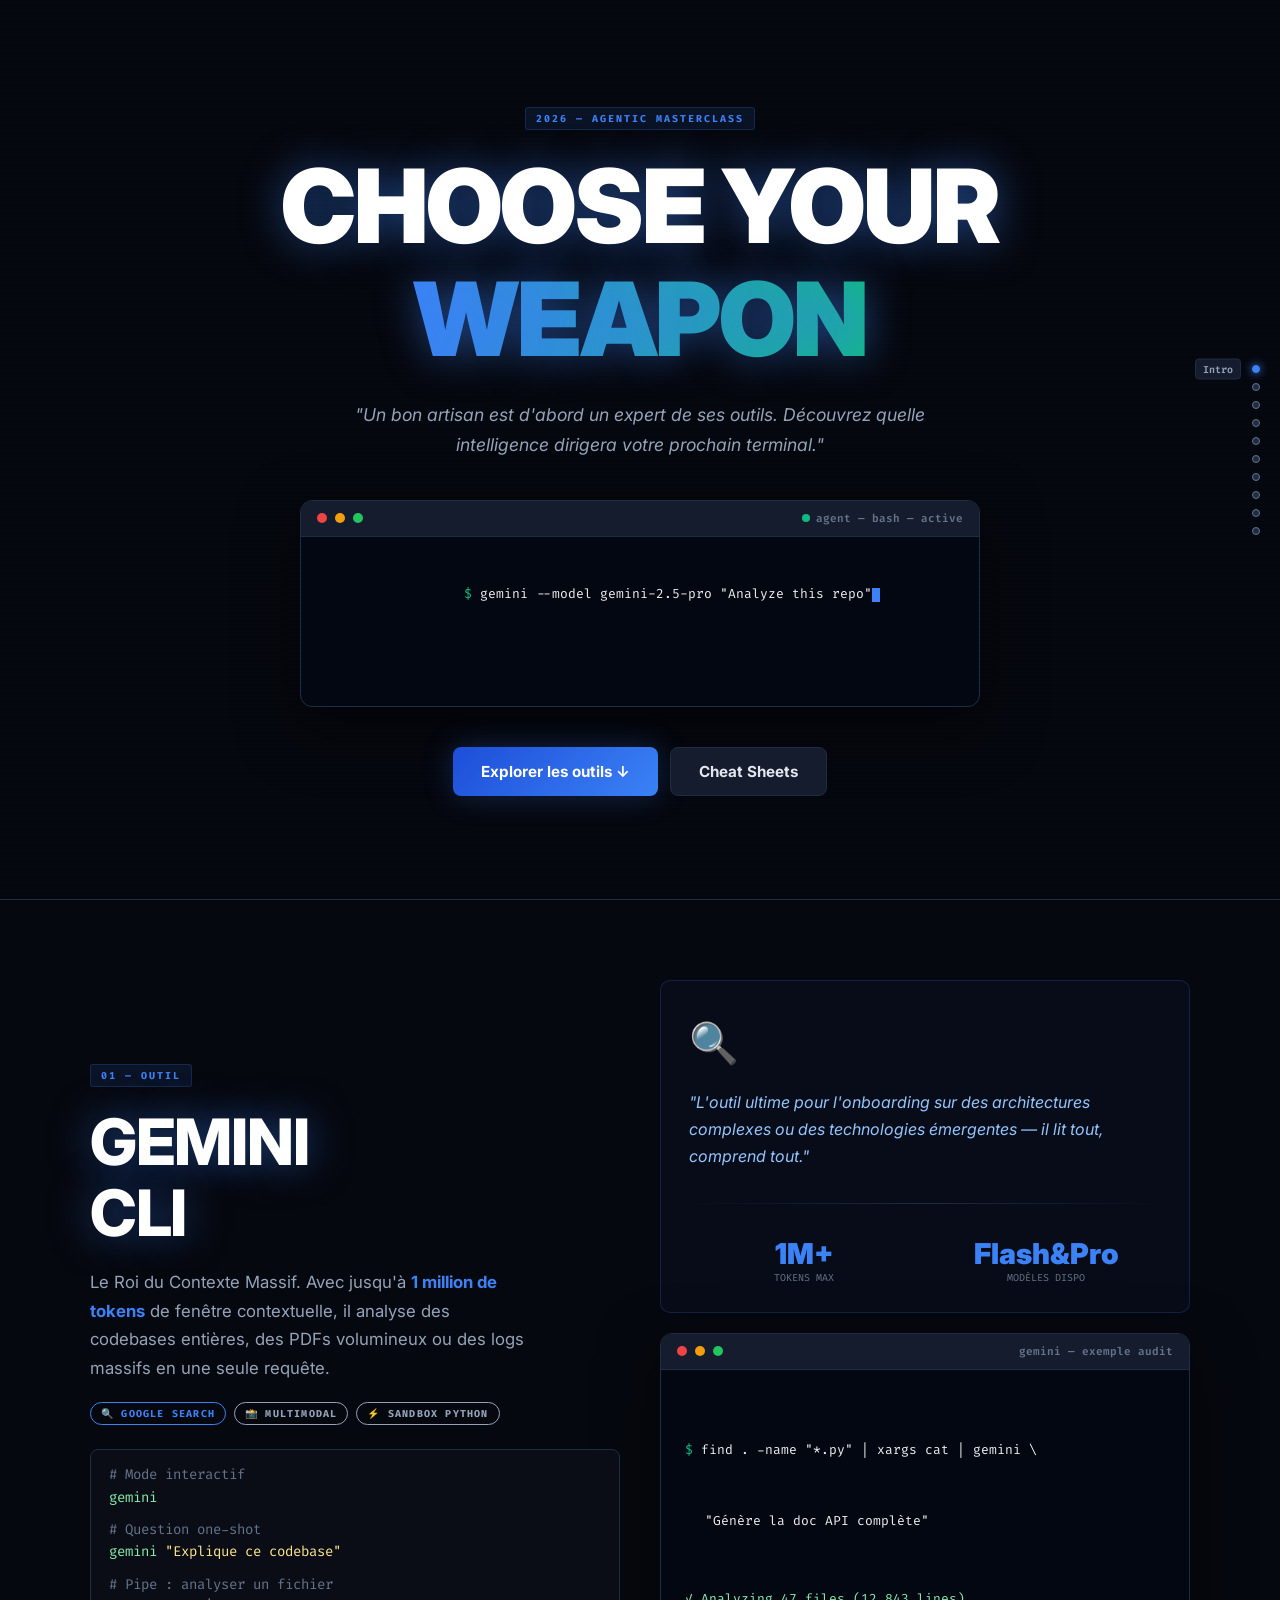
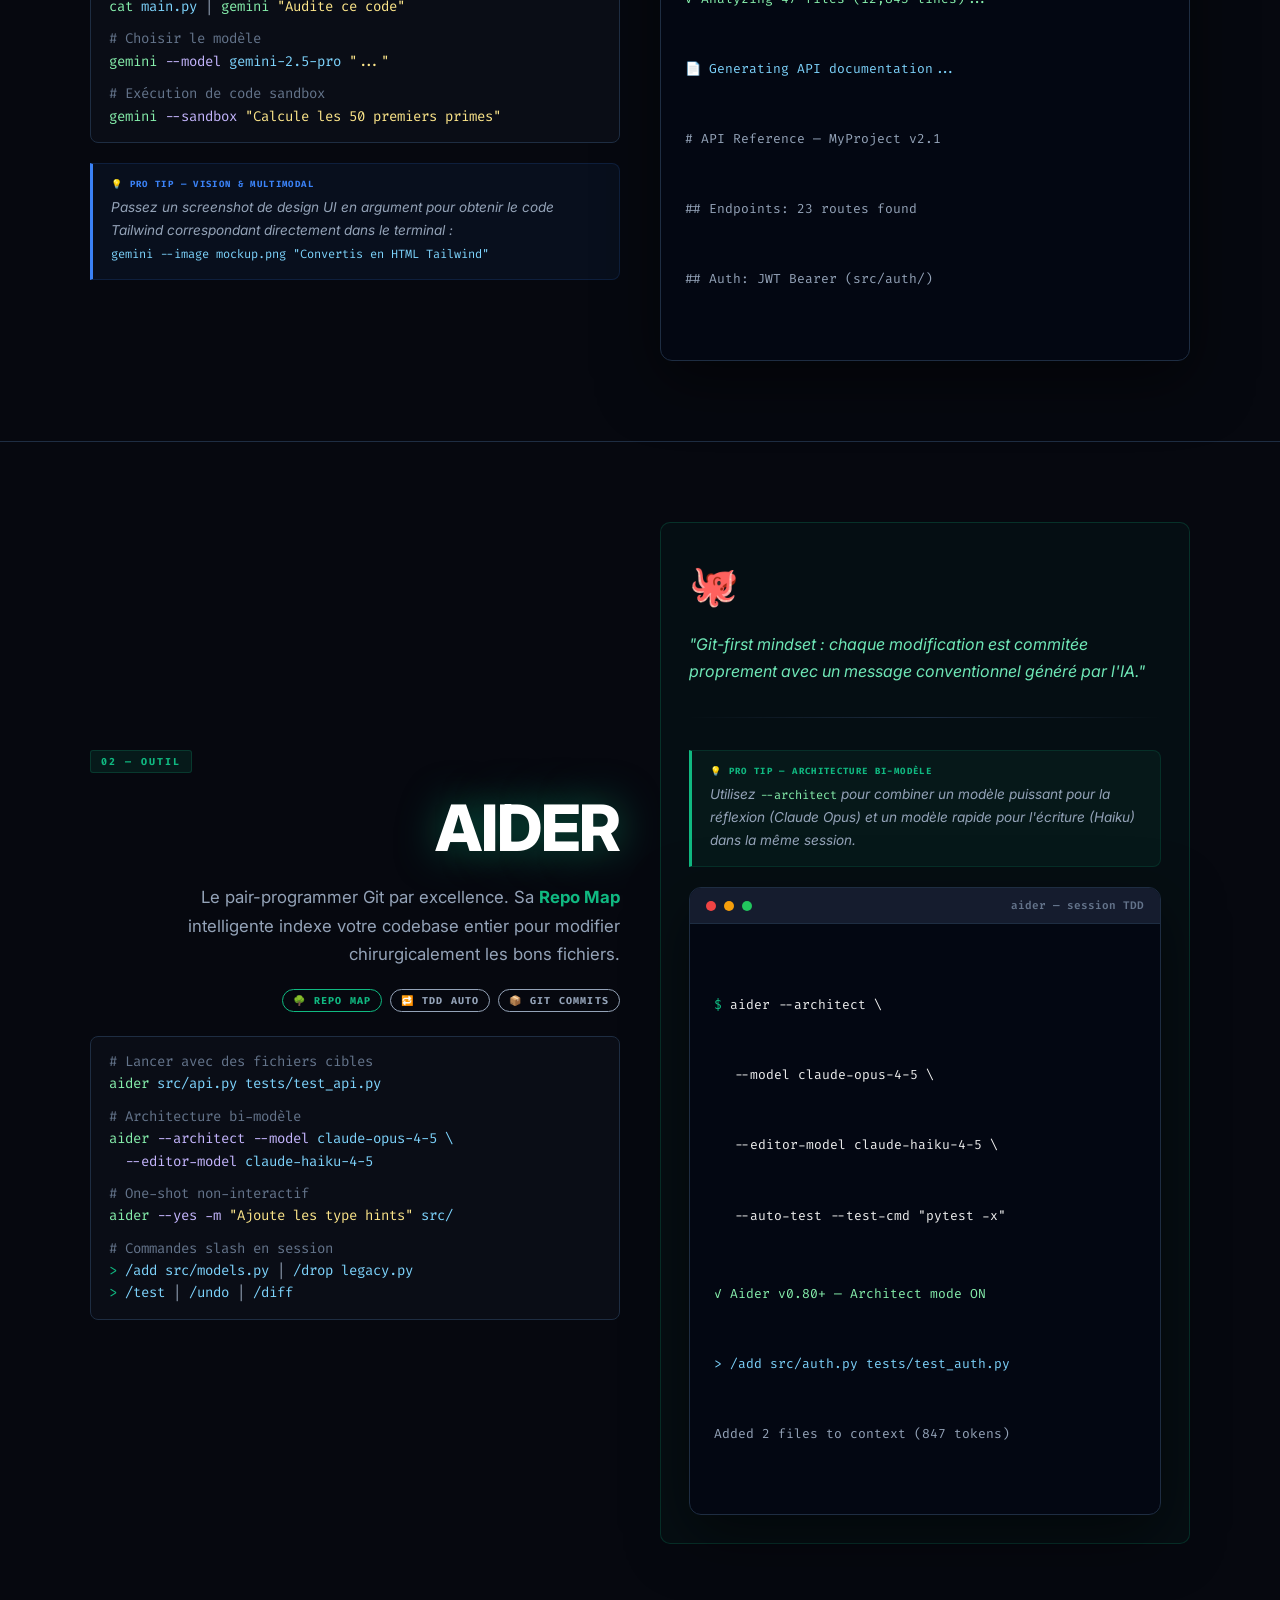
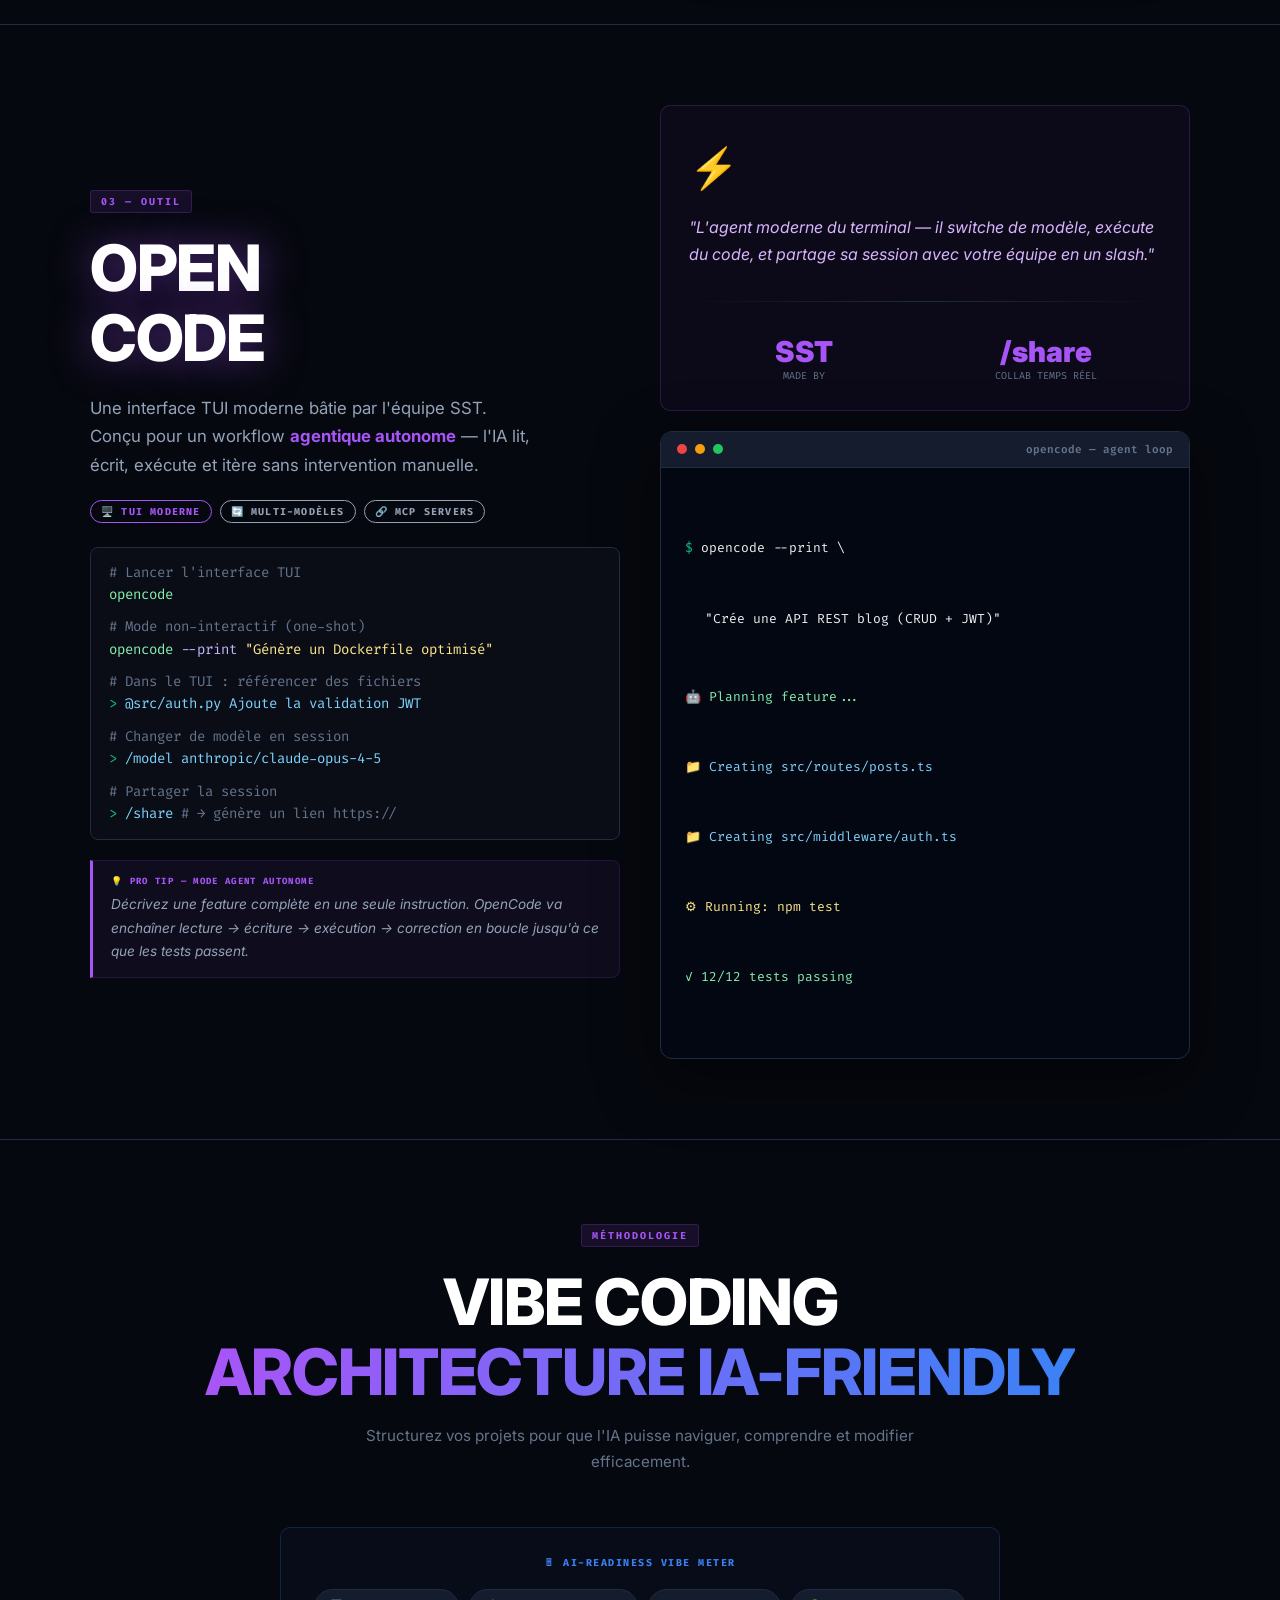
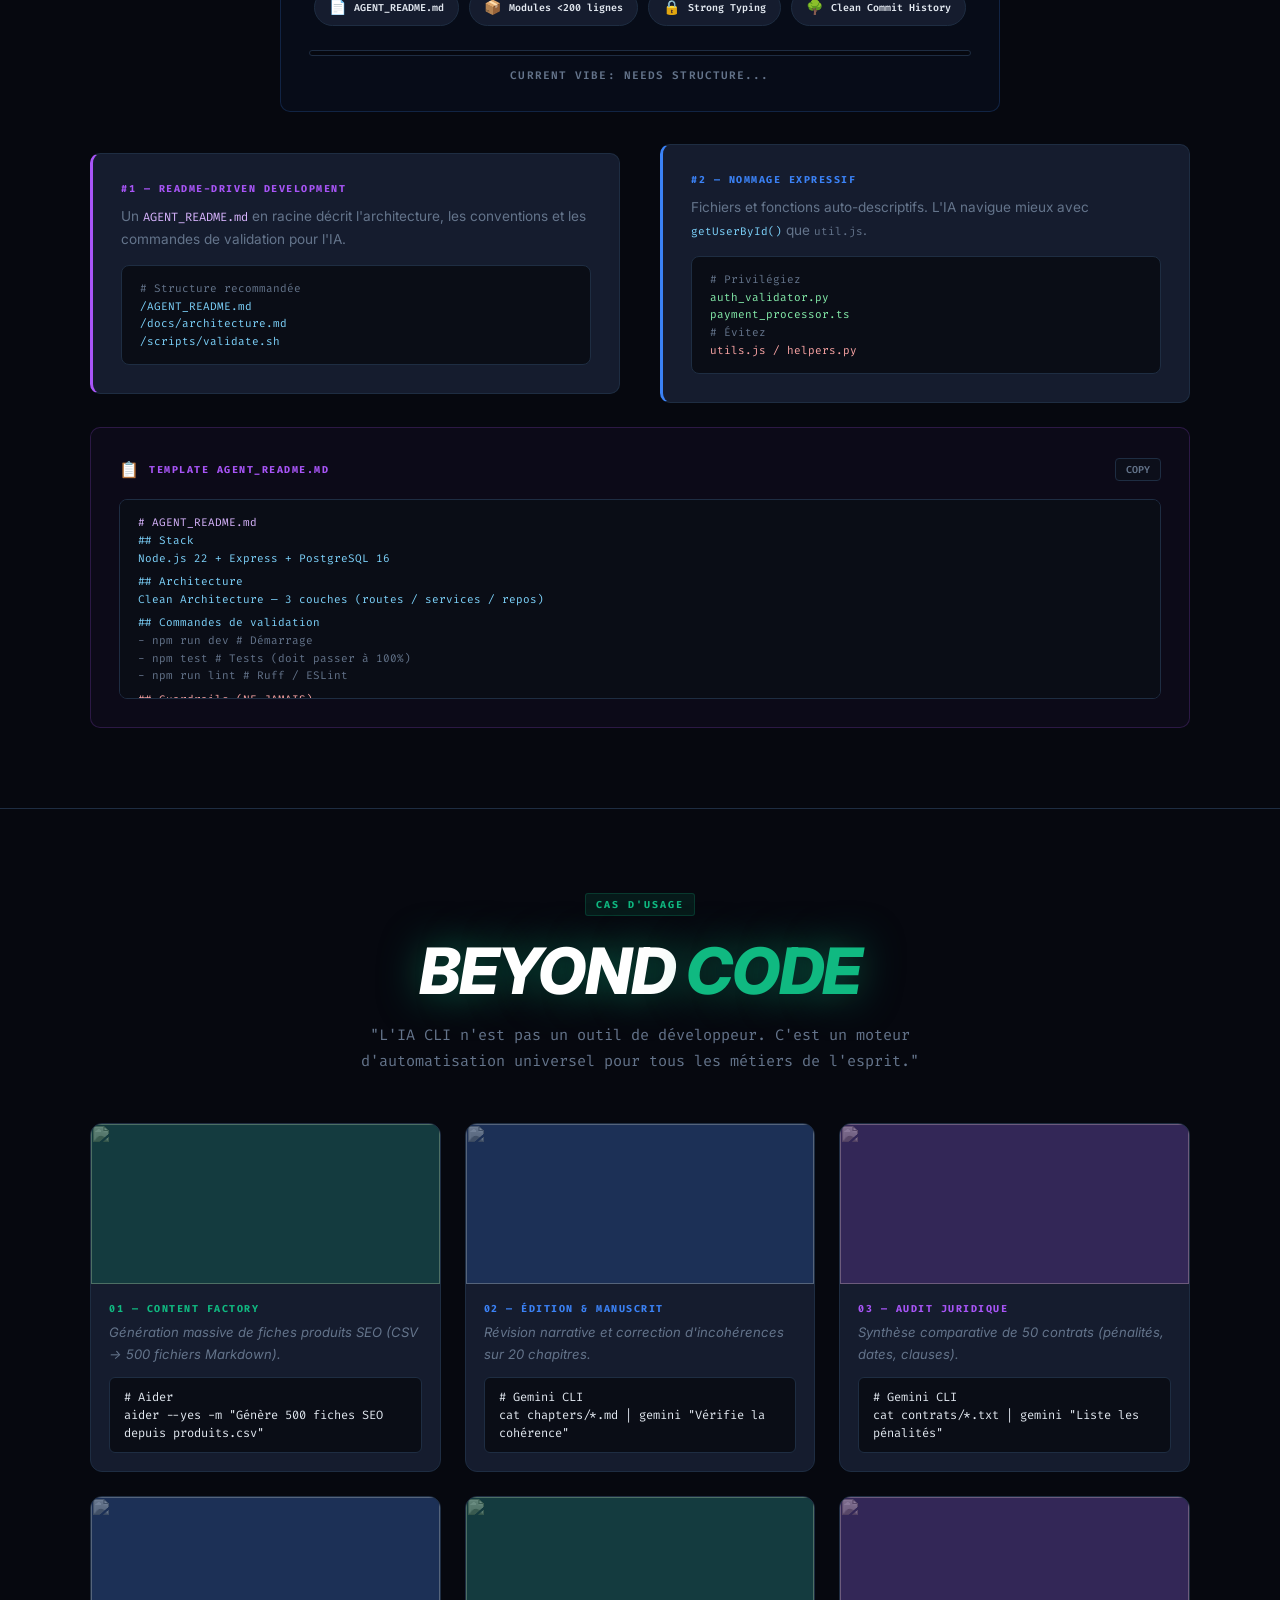
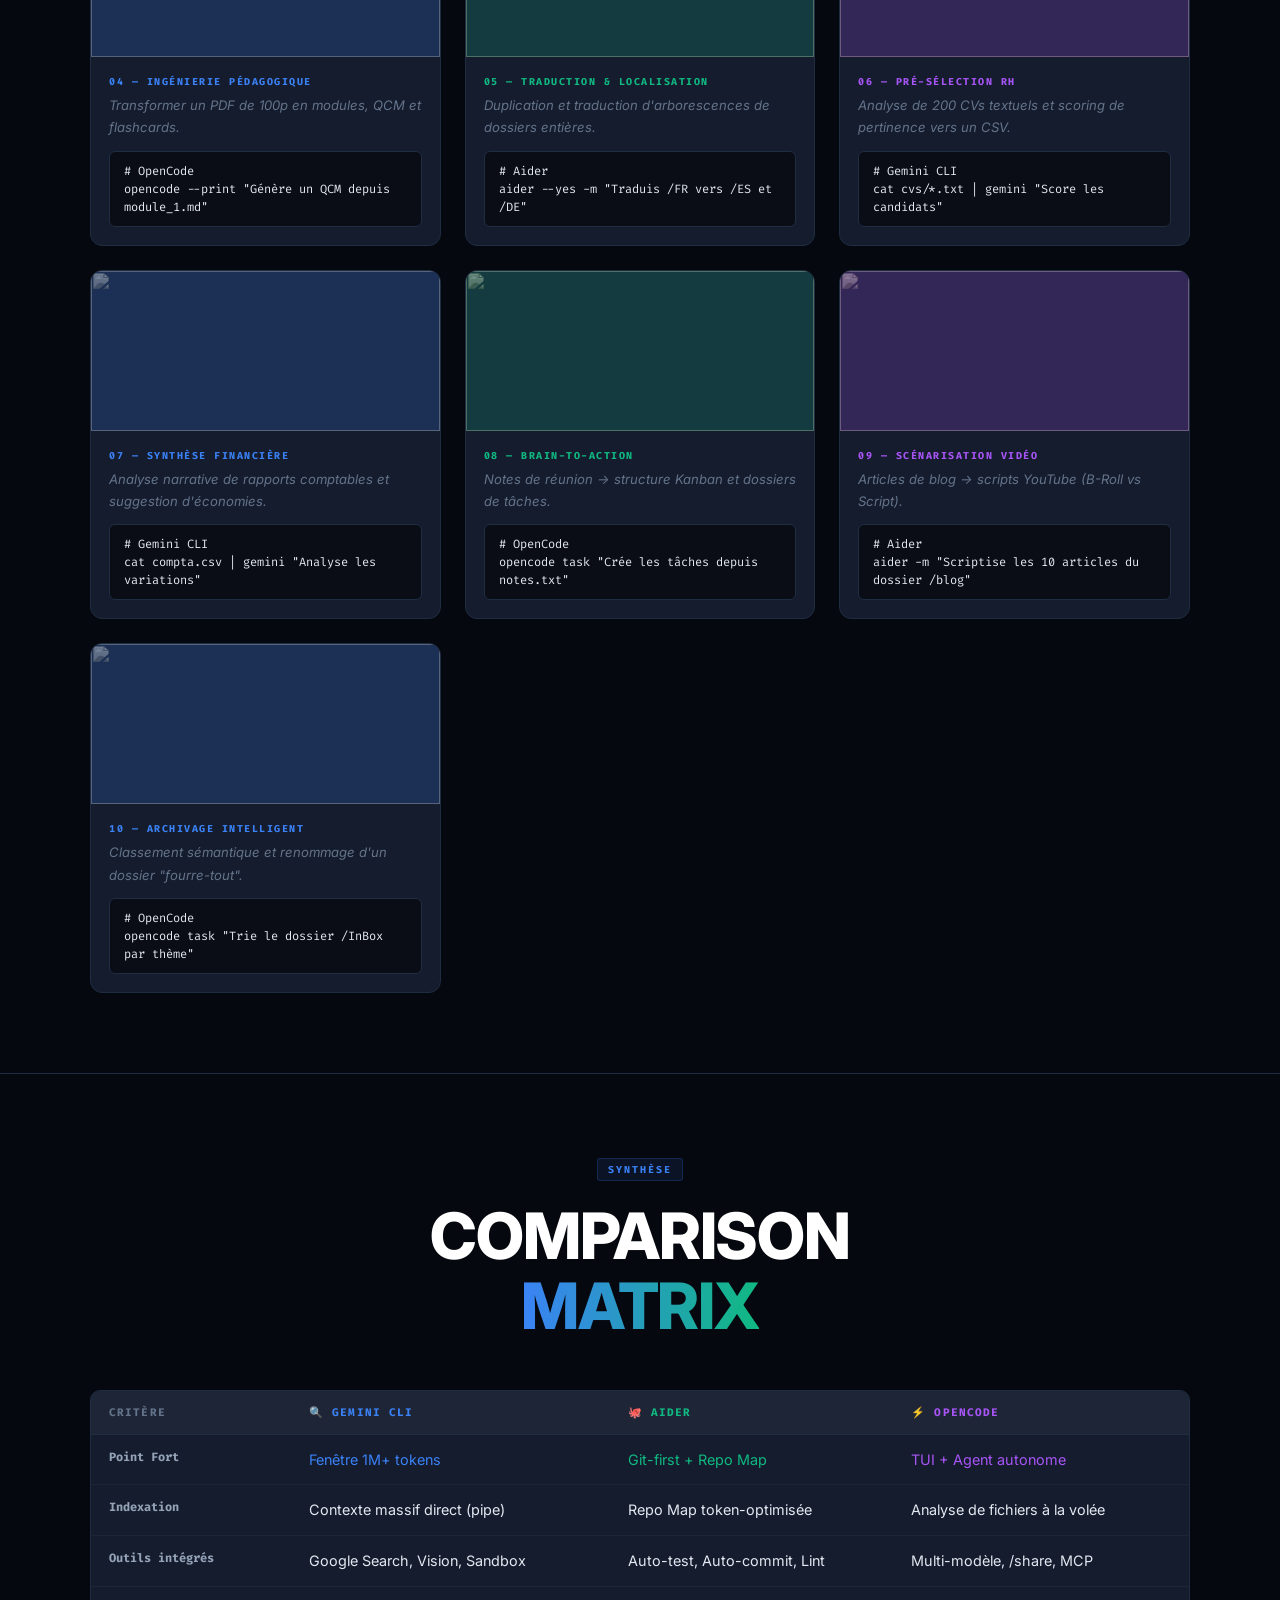
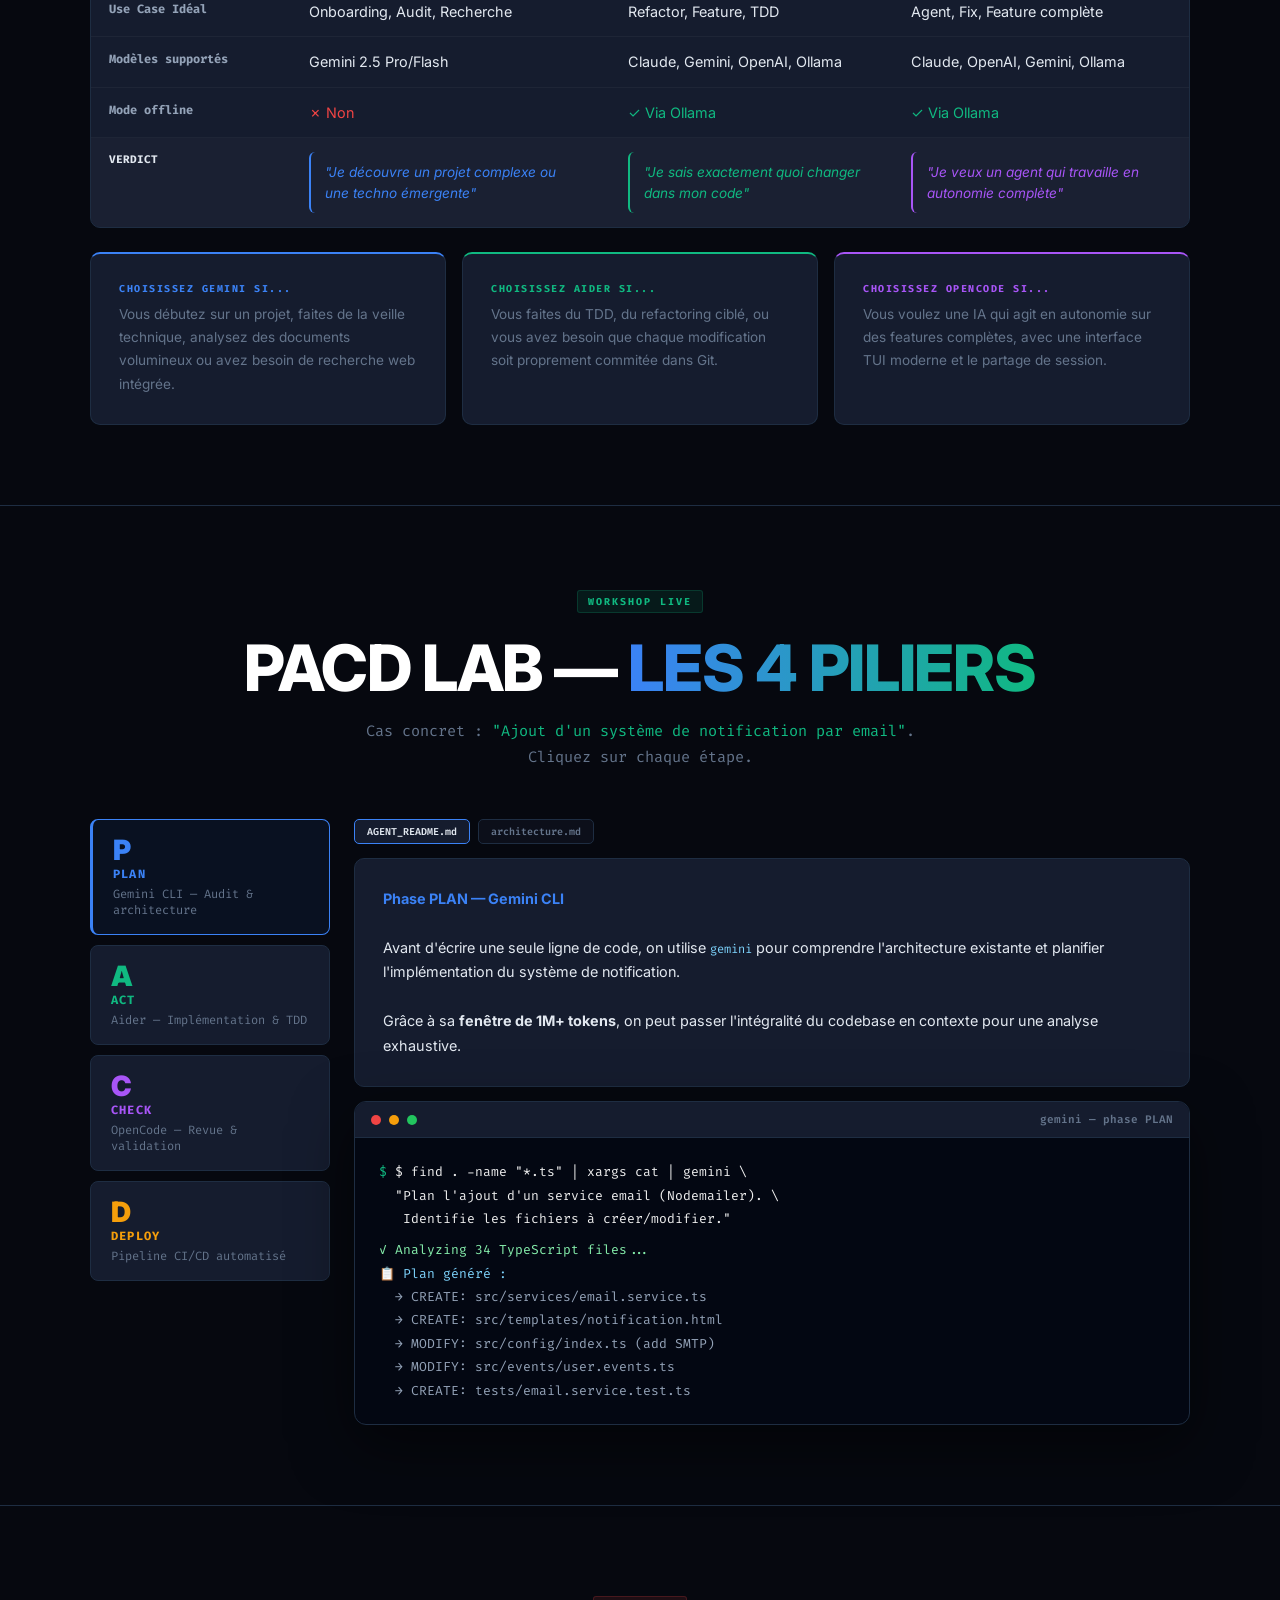
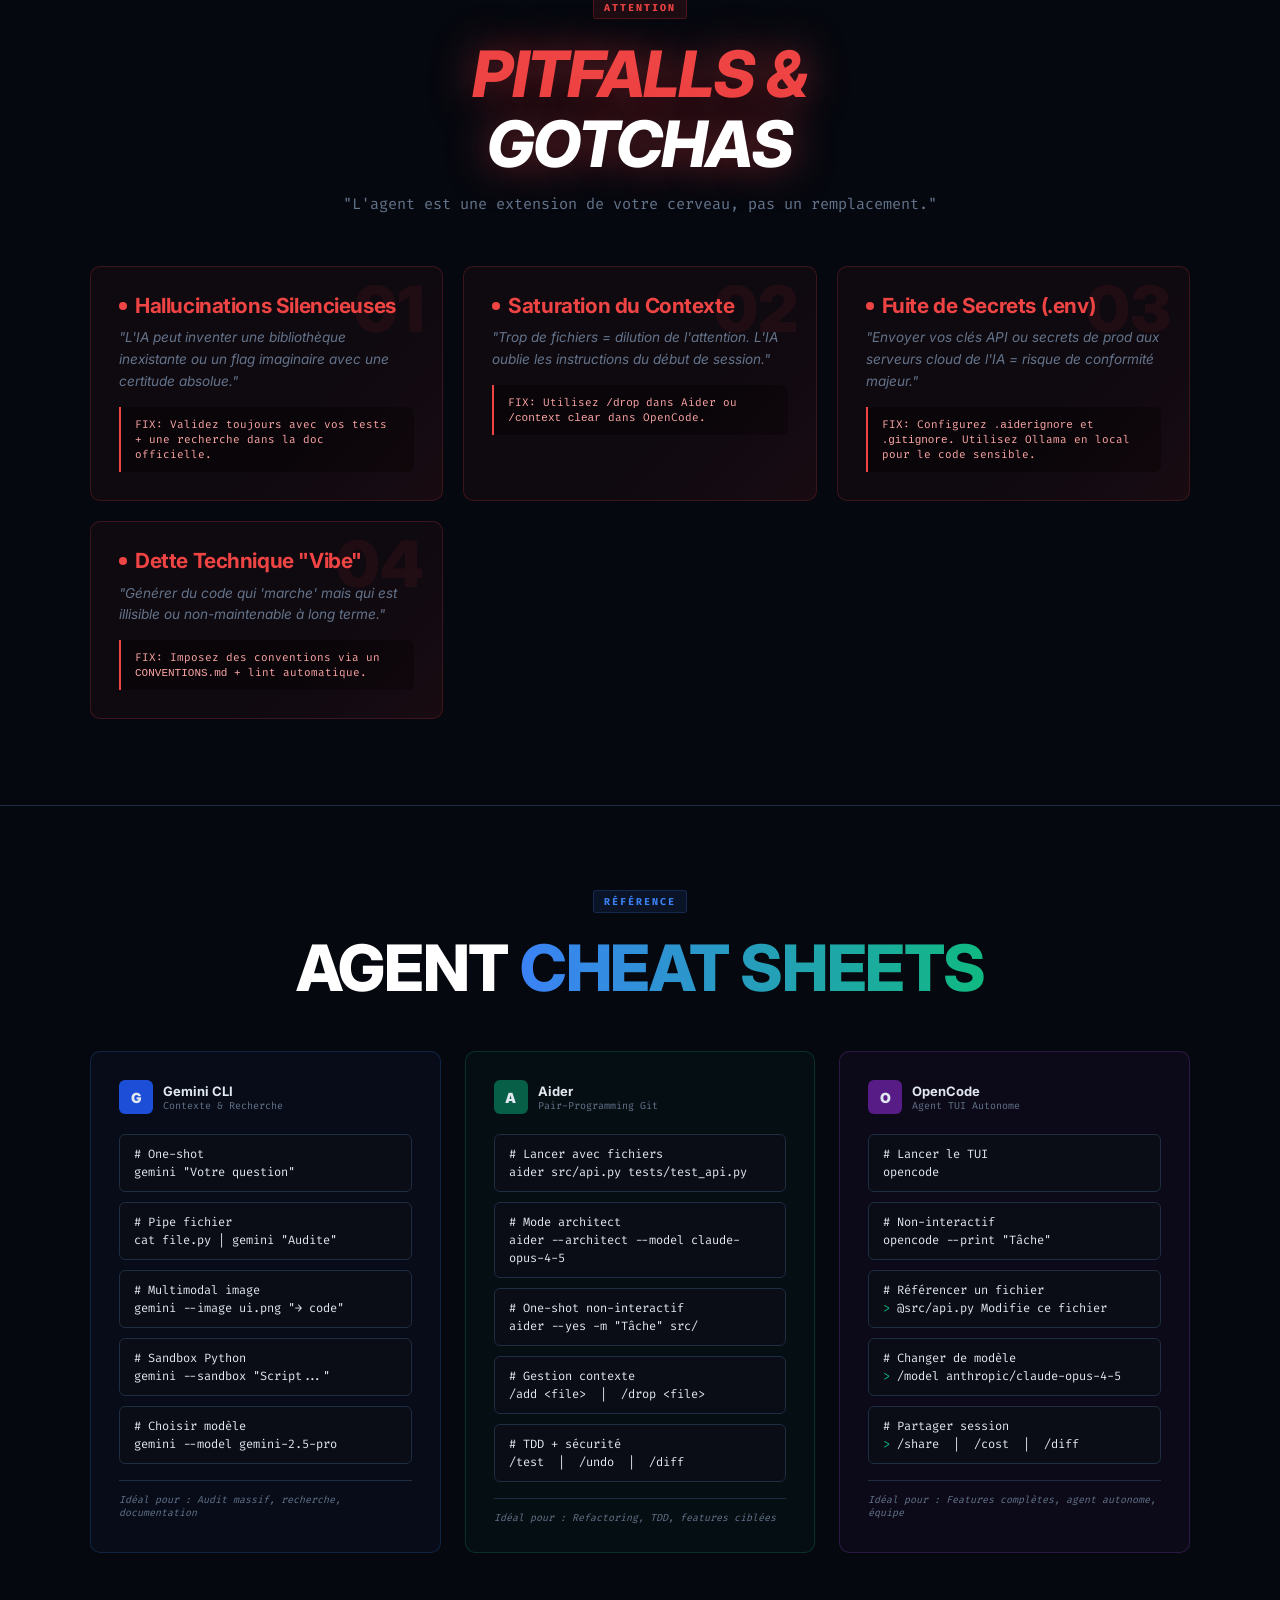
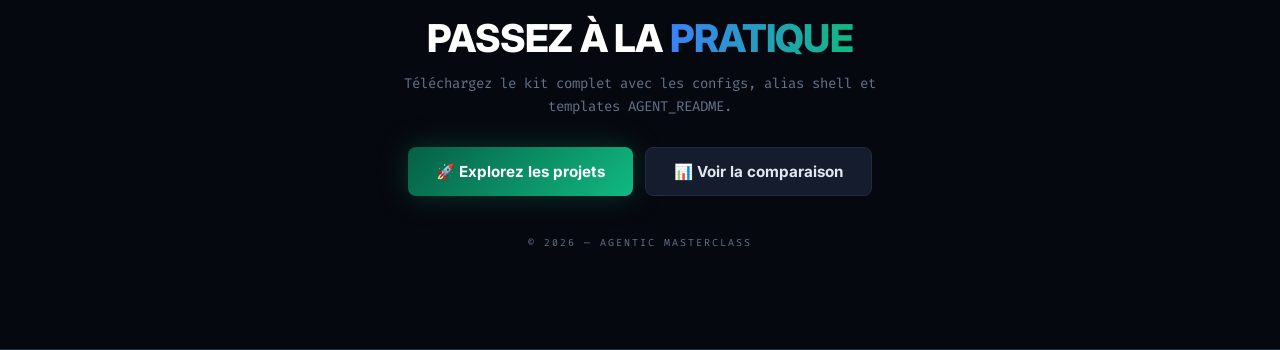
==== commit 20bbaab0: "consolidation and fix" ====
--- a/index.html
+++ b/index.html
@@ -223,11 +223,25 @@
 /* ========== BEYOND CODE CARDS ========== */
 .case-card{
   background:var(--surface);border:1px solid var(--border);
-  border-radius:12px;overflow:hidden;transition:all .3s;
-}
-.case-card:hover{transform:translateY(-4px);box-shadow:0 20px 40px rgba(0,0,0,.3)}
-.case-img{height:120px;object-fit:cover;width:100%;filter:grayscale(1) brightness(.4) contrast(1.2);transition:all .5s}
-.case-card:hover .case-img{filter:grayscale(0) brightness(.8) contrast(1.1)}
+  border-radius:12px;overflow:hidden;transition:all .4s cubic-bezier(0.4, 0, 0.2, 1);
+  display:flex;flex-direction:column;position:relative;
+}
+.case-card:hover{transform:translateY(-8px);box-shadow:0 20px 40px rgba(0,0,0,0.4);border-color:var(--muted)}
+.case-img-container{height:160px;overflow:hidden;position:relative}
+.case-img{
+  height:100%;width:100%;object-fit:cover;
+  filter:grayscale(1) brightness(.5) contrast(1.1);
+  transition:all .6s cubic-bezier(0.4, 0, 0.2, 1);
+}
+.case-card:hover .case-img{filter:grayscale(0) brightness(.9) contrast(1);transform:scale(1.05)}
+.case-overlay{
+  position:absolute;inset:0;pointer-events:none;
+  transition:opacity .4s;opacity:0.2;
+}
+.case-card:hover .case-overlay{opacity:0.1}
+.card-emerald .case-overlay{background:var(--emerald)}
+.card-blue .case-overlay{background:var(--blue)}
+.card-purple .case-overlay{background:var(--purple)}
 
 /* ========== CHEAT SHEET ========== */
 .cheat-cmd{
@@ -665,166 +679,152 @@
 </section>
 
     <!-- Beyond Code: Non-IT Use Cases -->
-    <section id="non-it-cases" class="max-w-7xl mx-auto overflow-y-auto py-20">
-        <div class="text-center mb-16">
-            <h2 class="text-5xl font-black text-white text-glow-emerald uppercase italic">Beyond <span class="text-emerald-500">Code</span></h2>
-            <p class="text-slate-400 mt-4 max-w-2xl mx-auto font-mono text-sm">"L'IA en CLI n'est pas un outil de développeur. C'est un moteur d'automatisation universel pour tous les métiers de l'esprit."</p>
-        </div>
-
-        <div class="grid md:grid-cols-2 lg:grid-cols-3 gap-8">
-            <!-- Case 1 -->
-            <div class="glass-card card-emerald group overflow-hidden flex flex-col">
-                <div class="h-40 overflow-hidden relative">
-                    <img src="https://images.unsplash.com/photo-1478720568477-152d9b164e26?auto=format&fit=crop&w=600&q=80" class="w-full h-full object-cover grayscale brightness-50 contrast-125 group-hover:grayscale-0 group-hover:brightness-100 transition-all duration-700">
-                    <div class="absolute inset-0 bg-emerald-500/10 mix-blend-color"></div>
-                </div>
-                <div class="p-6">
-                    <h3 class="text-emerald-400 text-sm mb-2 uppercase font-bold tracking-widest">01. Content Factory</h3>
-                    <p class="text-xs text-slate-400 leading-relaxed italic mb-4">"Génération massive de fiches produits SEO (CSV vers 500 fichiers Markdown)."</p>
-                    <div class="bg-black/50 p-3 rounded mono text-[10px] text-emerald-500/80 border border-emerald-500/20">
-                        aider -m "Génère 500 fiches SEO à partir du CSV produits"
-                    </div>
-                </div>
-            </div>
-
-            <!-- Case 2 -->
-            <div class="glass-card card-blue group overflow-hidden flex flex-col">
-                <div class="h-40 overflow-hidden relative">
-                    <img src="https://images.unsplash.com/photo-1519682337058-a94d519337bc?auto=format&fit=crop&w=600&q=80" class="w-full h-full object-cover grayscale brightness-50 contrast-125 group-hover:grayscale-0 group-hover:brightness-100 transition-all duration-700">
-                    <div class="absolute inset-0 bg-blue-500/10 mix-blend-color"></div>
-                </div>
-                <div class="p-6">
-                    <h3 class="text-blue-400 text-sm mb-2 uppercase font-bold tracking-widest">02. Édition &amp; Manuscrit</h3>
-                    <p class="text-xs text-slate-400 leading-relaxed italic mb-4">"Révision narrative et correction d'incohérences sur 20 chapitres d'un livre."</p>
-                    <div class="bg-black/50 p-3 rounded mono text-[10px] text-blue-500/80 border border-blue-500/20">
-                        gemini chat --search "Vérifie la cohérence du personnage principal"
-                    </div>
-                </div>
-            </div>
-
-            <!-- Case 3 -->
-            <div class="glass-card card-purple group overflow-hidden flex flex-col">
-                <div class="h-40 overflow-hidden relative">
-                    <img src="https://images.unsplash.com/photo-1589829545856-d10d557cf95f?auto=format&fit=crop&w=600&q=80" class="w-full h-full object-cover grayscale brightness-50 contrast-125 group-hover:grayscale-0 group-hover:brightness-100 transition-all duration-700">
-                    <div class="absolute inset-0 bg-purple-500/10 mix-blend-color"></div>
-                </div>
-                <div class="p-6">
-                    <h3 class="text-purple-400 text-sm mb-2 uppercase font-bold tracking-widest">03. Audit Juridique</h3>
-                    <p class="text-xs text-slate-400 leading-relaxed italic mb-4">"Synthèse comparative de 50 contrats (pénalités, dates de fin, clauses)."</p>
-                    <div class="bg-black/50 p-3 rounded mono text-[10px] text-purple-500/80 border border-purple-500/20">
-                        cat contrats/*.txt | gemini ask "Liste les pénalités de retard"
-                    </div>
-                </div>
-            </div>
-
-            <!-- Case 4 -->
-            <div class="glass-card card-blue group overflow-hidden flex flex-col">
-                <div class="h-40 overflow-hidden relative">
-                    <img src="https://images.unsplash.com/photo-1501504905252-473c47e087f8?auto=format&fit=crop&w=600&q=80" class="w-full h-full object-cover grayscale brightness-50 contrast-125 group-hover:grayscale-0 group-hover:brightness-100 transition-all duration-700">
-                    <div class="absolute inset-0 bg-blue-500/10 mix-blend-color"></div>
-                </div>
-                <div class="p-6">
-                    <h3 class="text-blue-400 text-sm mb-2 uppercase font-bold tracking-widest">04. Ingénierie Pédagogique</h3>
-                    <p class="text-xs text-slate-400 leading-relaxed italic mb-4">"Transformation d'un PDF de 100p en modules de cours, QCM et flashcards."</p>
-                    <div class="bg-black/50 p-3 rounded mono text-[10px] text-blue-500/80 border border-blue-500/20">
-                        opencode task "Génère un QCM à partir du module_1.md"
-                    </div>
-                </div>
-            </div>
-
-            <!-- Case 5 -->
-            <div class="glass-card card-emerald group overflow-hidden flex flex-col">
-                <div class="h-40 overflow-hidden relative">
-                    <img src="https://images.unsplash.com/photo-1523726491678-bf852e717f6a?auto=format&fit=crop&w=600&q=80" class="w-full h-full object-cover grayscale brightness-50 contrast-125 group-hover:grayscale-0 group-hover:brightness-100 transition-all duration-700">
-                    <div class="absolute inset-0 bg-emerald-500/10 mix-blend-color"></div>
-                </div>
-                <div class="p-6">
-                    <h3 class="text-emerald-400 text-sm mb-2 uppercase font-bold tracking-widest">05. Traduction &amp; Localisation</h3>
-                    <p class="text-xs text-slate-400 leading-relaxed italic mb-4">"Duplication et traduction d'arborescences de dossiers entières."</p>
-                    <div class="bg-black/50 p-3 rounded mono text-[10px] text-emerald-500/80 border border-emerald-500/20">
-                        aider -m "Traduis tout le dossier /FR vers /ES et /DE"
-                    </div>
-                </div>
-            </div>
-
-            <!-- Case 6 -->
-            <div class="glass-card card-purple group overflow-hidden flex flex-col">
-                <div class="h-40 overflow-hidden relative">
-                    <img src="https://www.leguiderh.fr/sites/default/files/styles/page_article_vignette/public/2023-09/trier-cv-candidats.png?itok=SnYNGylx" class="w-full h-full object-cover grayscale brightness-50 contrast-125 group-hover:grayscale-0 group-hover:brightness-100 transition-all duration-700">
-                    <div class="absolute inset-0 bg-purple-500/10 mix-blend-color"></div>
-                </div>
-                <div class="p-6">
-                    <h3 class="text-purple-400 text-sm mb-2 uppercase font-bold tracking-widest">06. Pré-sélection RH</h3>
-                    <p class="text-xs text-slate-400 leading-relaxed italic mb-4">"Analyse de 200 CVs textuels et scoring de pertinence vers un CSV."</p>
-                    <div class="bg-black/50 p-3 rounded mono text-[10px] text-purple-500/80 border border-purple-500/20">
-                        cat cvs/*.txt | gemini ask "Score les candidats (JSON)"
-                    </div>
-                </div>
-            </div>
-
-            <!-- Case 7 -->
-            <div class="glass-card card-blue group overflow-hidden flex flex-col">
-                <div class="h-40 overflow-hidden relative">
-                    <img src="https://images.unsplash.com/photo-1460925895917-afdab827c52f?auto=format&fit=crop&w=600&q=80" class="w-full h-full object-cover grayscale brightness-50 contrast-125 group-hover:grayscale-0 group-hover:brightness-100 transition-all duration-700">
-                    <div class="absolute inset-0 bg-blue-500/10 mix-blend-color"></div>
-                </div>
-                <div class="p-6">
-                    <h3 class="text-blue-400 text-sm mb-2 uppercase font-bold tracking-widest">07. Synthèse Financière</h3>
-                    <p class="text-xs text-slate-400 leading-relaxed italic mb-4">"Analyse narrative de rapports comptables et suggestion d'économies."</p>
-                    <div class="bg-black/50 p-3 rounded mono text-[10px] text-blue-500/80 border border-blue-500/20">
-                        cat compta.csv | gemini ask "Analyse les variations"
-                    </div>
-                </div>
-            </div>
-
-            <!-- Case 8 -->
-            <div class="glass-card card-emerald group overflow-hidden flex flex-col">
-                <div class="h-40 overflow-hidden relative">
-                    <img src="https://images.unsplash.com/photo-1484480974693-6ca0a78fb36b?auto=format&fit=crop&w=600&q=80" class="w-full h-full object-cover grayscale brightness-50 contrast-125 group-hover:grayscale-0 group-hover:brightness-100 transition-all duration-700">
-                    <div class="absolute inset-0 bg-emerald-500/10 mix-blend-color"></div>
-                </div>
-                <div class="p-6">
-                    <h3 class="text-emerald-400 text-sm mb-2 uppercase font-bold tracking-widest">08. Brain-to-Action</h3>
-                    <p class="text-xs text-slate-400 leading-relaxed italic mb-4">"Transformation de notes de réunion en structure Kanban et dossiers de tâches."</p>
-                    <div class="bg-black/50 p-3 rounded mono text-[10px] text-emerald-500/80 border border-emerald-500/20">
-                        opencode task "Crée les tâches à partir de notes.txt"
-                    </div>
-                </div>
-            </div>
-
-            <!-- Case 9 -->
-            <div class="glass-card card-purple group overflow-hidden flex flex-col">
-                <div class="h-40 overflow-hidden relative">
-                    <img src="https://images.unsplash.com/photo-1492724441997-5dc865305da7?auto=format&fit=crop&w=600&q=80" class="w-full h-full object-cover grayscale brightness-50 contrast-125 group-hover:grayscale-0 group-hover:brightness-100 transition-all duration-700">
-                    <div class="absolute inset-0 bg-purple-500/10 mix-blend-color"></div>
-                </div>
-                <div class="p-6">
-                    <h3 class="text-purple-400 text-sm mb-2 uppercase font-bold tracking-widest">09. Scénarisation Vidéo</h3>
-                    <p class="text-xs text-slate-400 leading-relaxed italic mb-4">"Découpage d'articles de blog en scripts YouTube (B-Roll vs Script)."</p>
-                    <div class="bg-black/50 p-3 rounded mono text-[10px] text-purple-500/80 border border-purple-500/20">
-                        aider -m "Scriptise les 10 articles du dossier /blog"
-                    </div>
-                </div>
-            </div>
-
-            <!-- Case 10 -->
-            <div class="glass-card card-blue group overflow-hidden flex flex-col">
-                <div class="h-40 overflow-hidden relative">
-                    <img src="https://images.unsplash.com/photo-1516321318423-f06f85e504b3?auto=format&fit=crop&w=600&q=80" class="w-full h-full object-cover grayscale brightness-50 contrast-125 group-hover:grayscale-0 group-hover:brightness-100 transition-all duration-700">
-                    <div class="absolute inset-0 bg-blue-500/10 mix-blend-color"></div>
-                </div>
-                <div class="p-6">
-                    <h3 class="text-blue-400 text-sm mb-2 uppercase font-bold tracking-widest">10. Archivage Intelligent</h3>
-                    <p class="text-xs text-slate-400 leading-relaxed italic mb-4">"Classement sémantique et renommage intelligent d'un dossier 'fourre-tout'."</p>
-                    <div class="bg-black/50 p-3 rounded mono text-[10px] text-blue-500/80 border border-blue-500/20">
-                        opencode task "Trie le dossier /InBox par thème"
-                    </div>
-                </div>
-            </div>
-        </div>
-    </section>
-        </div>
-    </section>
+<!-- ======================================================== -->
+<!-- BEYOND CODE -->
+<!-- ======================================================== -->
+<section id="non-it-cases" style="min-height:auto;padding-top:80px;padding-bottom:80px">
+  <div class="container">
+    <div style="text-align:center;margin-bottom:48px">
+      <div class="section-label" style="background:rgba(16,185,129,.1);color:var(--emerald);border:1px solid rgba(16,185,129,.2)">Cas d'usage</div>
+      <h2 class="glow-emerald" style="color:#fff;text-transform:uppercase;font-style:italic">Beyond <span style="color:var(--emerald)">Code</span></h2>
+      <p style="color:var(--muted);font-size:.95rem;max-width:560px;margin:16px auto 0;font-family:var(--font-mono)">
+        "L'IA CLI n'est pas un outil de développeur. C'est un moteur d'automatisation universel pour tous les métiers de l'esprit."
+      </p>
+    </div>
+
+    <div class="grid-3">
+      <!-- Case 1 -->
+      <div class="case-card card-emerald">
+        <div class="case-img-container">
+          <img src="https://images.unsplash.com/photo-1478720568477-152d9b164e26?auto=format&fit=crop&w=600&q=80" class="case-img">
+          <div class="case-overlay"></div>
+        </div>
+        <div style="padding:18px">
+          <div class="label" style="color:var(--emerald);margin-bottom:6px">01 — Content Factory</div>
+          <p style="font-size:.82rem;color:var(--muted);font-style:italic;margin-bottom:12px">Génération massive de fiches produits SEO (CSV → 500 fichiers Markdown).</p>
+          <div class="cheat-cmd"><span class="comment"># Aider</span><br>aider --yes -m "Génère 500 fiches SEO depuis produits.csv"</div>
+        </div>
+      </div>
+
+      <!-- Case 2 -->
+      <div class="case-card card-blue">
+        <div class="case-img-container">
+          <img src="https://images.unsplash.com/photo-1519682337058-a94d519337bc?auto=format&fit=crop&w=600&q=80" class="case-img">
+          <div class="case-overlay"></div>
+        </div>
+        <div style="padding:18px">
+          <div class="label" style="color:var(--blue);margin-bottom:6px">02 — Édition & Manuscrit</div>
+          <p style="font-size:.82rem;color:var(--muted);font-style:italic;margin-bottom:12px">Révision narrative et correction d'incohérences sur 20 chapitres.</p>
+          <div class="cheat-cmd"><span class="comment"># Gemini CLI</span><br>cat chapters/*.md | gemini "Vérifie la cohérence"</div>
+        </div>
+      </div>
+
+      <!-- Case 3 -->
+      <div class="case-card card-purple">
+        <div class="case-img-container">
+          <img src="https://images.unsplash.com/photo-1589829545856-d10d557cf95f?auto=format&fit=crop&w=600&q=80" class="case-img">
+          <div class="case-overlay"></div>
+        </div>
+        <div style="padding:18px">
+          <div class="label" style="color:var(--purple);margin-bottom:6px">03 — Audit Juridique</div>
+          <p style="font-size:.82rem;color:var(--muted);font-style:italic;margin-bottom:12px">Synthèse comparative de 50 contrats (pénalités, dates, clauses).</p>
+          <div class="cheat-cmd"><span class="comment"># Gemini CLI</span><br>cat contrats/*.txt | gemini "Liste les pénalités"</div>
+        </div>
+      </div>
+
+      <!-- Case 4 -->
+      <div class="case-card card-blue">
+        <div class="case-img-container">
+          <img src="https://images.unsplash.com/photo-1501504905252-473c47e087f8?auto=format&fit=crop&w=600&q=80" class="case-img">
+          <div class="case-overlay"></div>
+        </div>
+        <div style="padding:18px">
+          <div class="label" style="color:var(--blue);margin-bottom:6px">04 — Ingénierie Pédagogique</div>
+          <p style="font-size:.82rem;color:var(--muted);font-style:italic;margin-bottom:12px">Transformer un PDF de 100p en modules, QCM et flashcards.</p>
+          <div class="cheat-cmd"><span class="comment"># OpenCode</span><br>opencode --print "Génère un QCM depuis module_1.md"</div>
+        </div>
+      </div>
+
+      <!-- Case 5 -->
+      <div class="case-card card-emerald">
+        <div class="case-img-container">
+          <img src="https://images.unsplash.com/photo-1523726491678-bf852e717f6a?auto=format&fit=crop&w=600&q=80" class="case-img">
+          <div class="case-overlay"></div>
+        </div>
+        <div style="padding:18px">
+          <div class="label" style="color:var(--emerald);margin-bottom:6px">05 — Traduction & Localisation</div>
+          <p style="font-size:.82rem;color:var(--muted);font-style:italic;margin-bottom:12px">Duplication et traduction d'arborescences de dossiers entières.</p>
+          <div class="cheat-cmd"><span class="comment"># Aider</span><br>aider --yes -m "Traduis /FR vers /ES et /DE"</div>
+        </div>
+      </div>
+
+      <!-- Case 6 -->
+      <div class="case-card card-purple">
+        <div class="case-img-container">
+          <img src="https://www.leguiderh.fr/sites/default/files/styles/page_article_vignette/public/2023-09/trier-cv-candidats.png?itok=SnYNGylx" class="case-img">
+          <div class="case-overlay"></div>
+        </div>
+        <div style="padding:18px">
+          <div class="label" style="color:var(--purple);margin-bottom:6px">06 — Pré-sélection RH</div>
+          <p style="font-size:.82rem;color:var(--muted);font-style:italic;margin-bottom:12px">Analyse de 200 CVs textuels et scoring de pertinence vers un CSV.</p>
+          <div class="cheat-cmd"><span class="comment"># Gemini CLI</span><br>cat cvs/*.txt | gemini "Score les candidats"</div>
+        </div>
+      </div>
+
+      <!-- Case 7 -->
+      <div class="case-card card-blue">
+        <div class="case-img-container">
+          <img src="https://images.unsplash.com/photo-1460925895917-afdab827c52f?auto=format&fit=crop&w=600&q=80" class="case-img">
+          <div class="case-overlay"></div>
+        </div>
+        <div style="padding:18px">
+          <div class="label" style="color:var(--blue);margin-bottom:6px">07 — Synthèse Financière</div>
+          <p style="font-size:.82rem;color:var(--muted);font-style:italic;margin-bottom:12px">Analyse narrative de rapports comptables et suggestion d'économies.</p>
+          <div class="cheat-cmd"><span class="comment"># Gemini CLI</span><br>cat compta.csv | gemini "Analyse les variations"</div>
+        </div>
+      </div>
+
+      <!-- Case 8 -->
+      <div class="case-card card-emerald">
+        <div class="case-img-container">
+          <img src="https://images.unsplash.com/photo-1484480974693-6ca0a78fb36b?auto=format&fit=crop&w=600&q=80" class="case-img">
+          <div class="case-overlay"></div>
+        </div>
+        <div style="padding:18px">
+          <div class="label" style="color:var(--emerald);margin-bottom:6px">08 — Brain-to-Action</div>
+          <p style="font-size:.82rem;color:var(--muted);font-style:italic;margin-bottom:12px">Notes de réunion → structure Kanban et dossiers de tâches.</p>
+          <div class="cheat-cmd"><span class="comment"># OpenCode</span><br>opencode task "Crée les tâches depuis notes.txt"</div>
+        </div>
+      </div>
+
+      <!-- Case 9 -->
+      <div class="case-card card-purple">
+        <div class="case-img-container">
+          <img src="https://images.unsplash.com/photo-1492724441997-5dc865305da7?auto=format&fit=crop&w=600&q=80" class="case-img">
+          <div class="case-overlay"></div>
+        </div>
+        <div style="padding:18px">
+          <div class="label" style="color:var(--purple);margin-bottom:6px">09 — Scénarisation Vidéo</div>
+          <p style="font-size:.82rem;color:var(--muted);font-style:italic;margin-bottom:12px">Articles de blog → scripts YouTube (B-Roll vs Script).</p>
+          <div class="cheat-cmd"><span class="comment"># Aider</span><br>aider -m "Scriptise les 10 articles du dossier /blog"</div>
+        </div>
+      </div>
+
+      <!-- Case 10 -->
+      <div class="case-card card-blue">
+        <div class="case-img-container">
+          <img src="https://images.unsplash.com/photo-1516321318423-f06f85e504b3?auto=format&fit=crop&w=600&q=80" class="case-img">
+          <div class="case-overlay"></div>
+        </div>
+        <div style="padding:18px">
+          <div class="label" style="color:var(--blue);margin-bottom:6px">10 — Archivage Intelligent</div>
+          <p style="font-size:.82rem;color:var(--muted);font-style:italic;margin-bottom:12px">Classement sémantique et renommage d'un dossier "fourre-tout".</p>
+          <div class="cheat-cmd"><span class="comment"># OpenCode</span><br>opencode task "Trie le dossier /InBox par thème"</div>
+        </div>
+      </div>
+    </div>
+  </div>
+</section>
 
 
 <!-- ======================================================== -->
